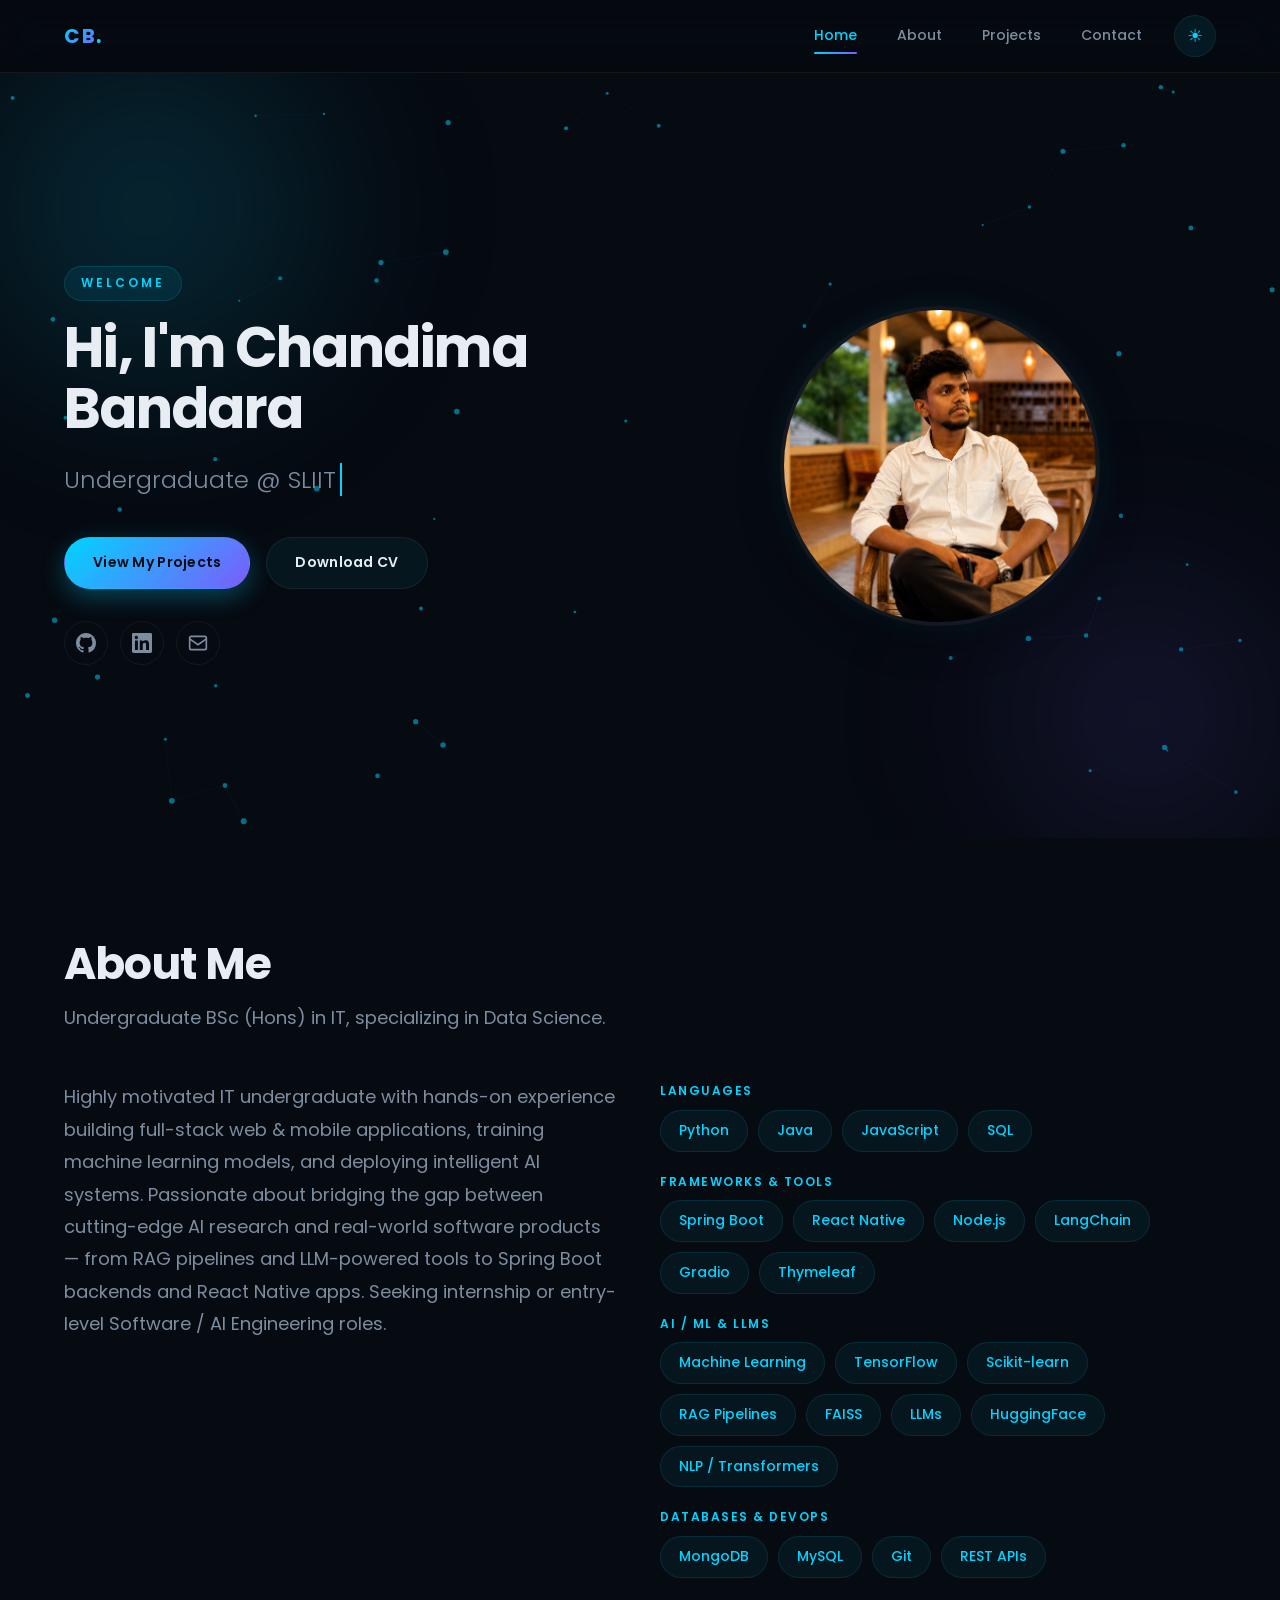
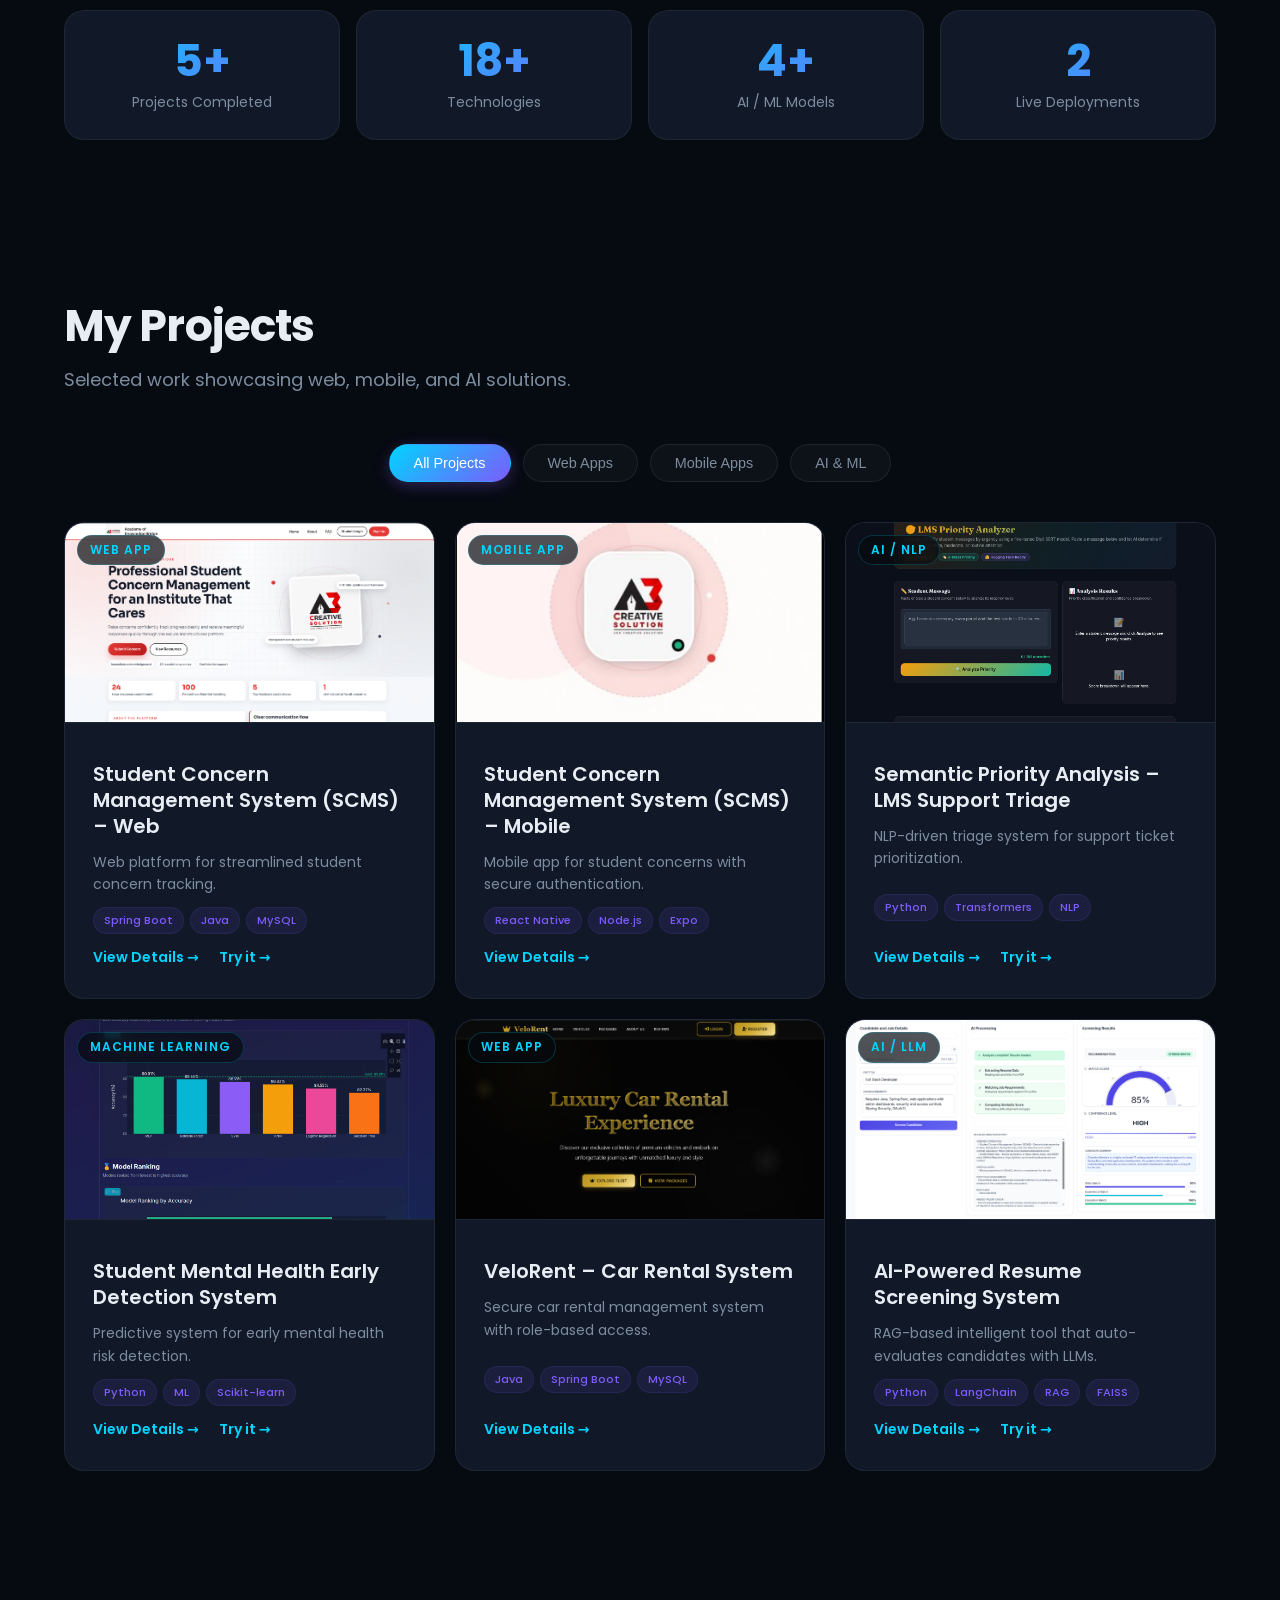
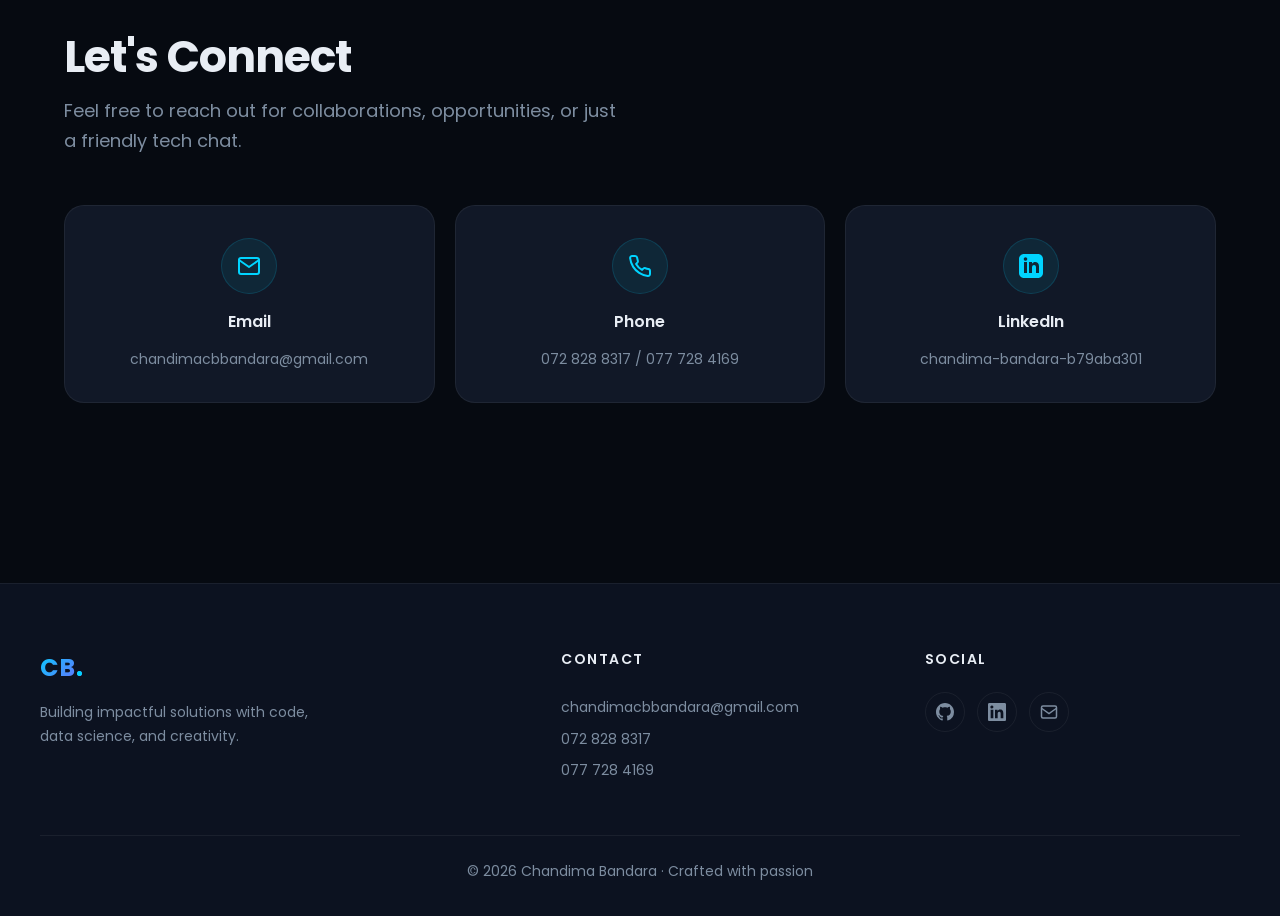
==== index.html @ 24404c75 "updated deails" ====
<!DOCTYPE html>
<html lang="en">
	<head>
		<meta charset="UTF-8" />
		<meta name="viewport" content="width=device-width, initial-scale=1.0" />
		<meta name="description" content="Portfolio of Chandima Bandara – Data Science specialist, Full-Stack Developer, and ML Engineer. Explore projects in web development, mobile apps, and AI." />
		<title>Chandima Bandara | Portfolio</title>
		<link rel="preconnect" href="https://fonts.googleapis.com" />
		<link rel="preconnect" href="https://fonts.gstatic.com" crossorigin />
		<link href="https://fonts.googleapis.com/css2?family=Poppins:wght@300;400;500;600;700&display=swap" rel="stylesheet" />
		<link rel="icon" type="image/svg+xml" href="assets/icons/favicon.svg" />
		<link rel="stylesheet" href="css/styles.css" />
	</head>
	<body class="theme-dark">
		<!-- Page Loader -->
		<div class="page-loader">
			<div class="loader-spinner"></div>
		</div>

		<div class="scroll-progress" id="scrollProgress"></div>

		<header class="site-header" id="siteHeader">
			<nav class="navbar">
				<a class="logo" href="index.html">CB<span class="logo-dot">.</span></a>
				<button class="nav-toggle" aria-label="Open menu">
					<span></span><span></span><span></span>
				</button>
				<div class="nav-links">
					<a href="#home">Home</a>
					<a href="#about">About</a>
					<a href="#projects">Projects</a>
					<a href="#contact">Contact</a>
				</div>
				<button class="theme-toggle" aria-label="Toggle dark mode">
					<span class="theme-icon">☀</span>
				</button>
			</nav>
		</header>

		<main>
			<section id="home" class="hero">
				<!-- Hero Canvas -->
				<canvas id="heroCanvas"></canvas>

				<div class="hero-content">
					<p class="eyebrow hero-entrance hero-entrance-delay-1">Welcome</p>
					<h1 class="hero-entrance hero-entrance-delay-2">Hi, I'm Chandima Bandara</h1>
					<p class="hero-subtitle hero-entrance hero-entrance-delay-3">
						<span class="typewriter" data-phrases="Undergraduate @ SLIIT|Data Science Specialist|Full-Stack Developer|ML Engineer"></span>
					</p>
					<div class="hero-actions hero-entrance hero-entrance-delay-4">
						<a class="btn primary" href="#projects">View My Projects</a>
						<a class="btn ghost" href="assets/docs/Chandima%20Bandara.pdf" target="_blank" rel="noopener">Download CV</a>
					</div>
					<div class="hero-social hero-entrance hero-entrance-delay-5">
						<a href="https://github.com/chandimacbbandara" target="_blank" rel="noopener" aria-label="GitHub">
							<svg viewBox="0 0 24 24" fill="currentColor"><path d="M12 0C5.37 0 0 5.37 0 12c0 5.31 3.435 9.795 8.205 11.385.6.105.825-.255.825-.57 0-.285-.015-1.23-.015-2.235-3.015.555-3.795-.735-4.035-1.41-.135-.345-.72-1.41-1.23-1.695-.42-.225-1.02-.78-.015-.795.945-.015 1.62.87 1.845 1.23 1.08 1.815 2.805 1.305 3.495.99.105-.78.42-1.305.765-1.605-2.67-.3-5.46-1.335-5.46-5.925 0-1.305.465-2.385 1.23-3.225-.12-.3-.54-1.53.12-3.18 0 0 1.005-.315 3.3 1.23.96-.27 1.98-.405 3-.405s2.04.135 3 .405c2.295-1.56 3.3-1.23 3.3-1.23.66 1.65.24 2.88.12 3.18.765.84 1.23 1.905 1.23 3.225 0 4.605-2.805 5.625-5.475 5.925.435.375.81 1.095.81 2.22 0 1.605-.015 2.895-.015 3.3 0 .315.225.69.825.57A12.02 12.02 0 0024 12c0-6.63-5.37-12-12-12z"/></svg>
						</a>
						<a href="https://www.linkedin.com/in/chandima-bandara-b79aba301" target="_blank" rel="noopener" aria-label="LinkedIn">
							<svg viewBox="0 0 24 24" fill="currentColor"><path d="M22.23 0H1.77C.8 0 0 .77 0 1.72v20.56C0 23.23.8 24 1.77 24h20.46c.98 0 1.77-.77 1.77-1.72V1.72C24 .77 23.2 0 22.23 0zM7.12 20.45H3.56V9h3.56v11.45zM5.34 7.43a2.06 2.06 0 1 1 0-4.11 2.06 2.06 0 0 1 0 4.11zm15.11 13.02h-3.56v-5.6c0-1.34-.03-3.05-1.86-3.05-1.86 0-2.14 1.45-2.14 2.95v5.7H9.33V9h3.42v1.56h.05c.48-.9 1.64-1.85 3.37-1.85 3.6 0 4.27 2.37 4.27 5.45v6.29z"/></svg>
						</a>
						<a href="mailto:chandimacbbandara@gmail.com" aria-label="Email">
							<svg viewBox="0 0 24 24" fill="none" stroke="currentColor" stroke-width="2"><rect x="2" y="4" width="20" height="16" rx="2"/><path d="M22 7l-10 7L2 7"/></svg>
						</a>
					</div>
				</div>
				<div class="hero-image hero-entrance">
					<div class="profile-frame">
						<img src="assets/images/chandima.png" alt="Chandima Bandara" loading="lazy" />
					</div>
				</div>
			</section>

			<section id="about" class="about section reveal">
				<div class="section-heading">
					<h2>About Me</h2>
					<p>Undergraduate BSc (Hons) in IT, specializing in Data Science.</p>
				</div>
				<div class="about-grid">
					<div class="about-text">
						<p>
							Highly motivated IT undergraduate with hands-on experience building
							full-stack web &amp; mobile applications, training machine learning models,
							and deploying intelligent AI systems. Passionate about bridging the gap
							between cutting-edge AI research and real-world software products —
							from RAG pipelines and LLM-powered tools to Spring Boot backends and
							React Native apps. Seeking internship or entry-level Software / AI
							Engineering roles.
						</p>
					</div>
					<div class="skill-categories stagger-children">
						<div class="skill-category">
							<div class="skill-category-label">Languages</div>
							<div class="skills-grid">
								<span class="badge">Python</span>
								<span class="badge">Java</span>
								<span class="badge">JavaScript</span>
								<span class="badge">SQL</span>
							</div>
						</div>
						<div class="skill-category">
							<div class="skill-category-label">Frameworks &amp; Tools</div>
							<div class="skills-grid">
								<span class="badge">Spring Boot</span>
								<span class="badge">React Native</span>
								<span class="badge">Node.js</span>
								<span class="badge">LangChain</span>
								<span class="badge">Gradio</span>
								<span class="badge">Thymeleaf</span>
							</div>
						</div>
						<div class="skill-category">
							<div class="skill-category-label">AI / ML &amp; LLMs</div>
							<div class="skills-grid">
								<span class="badge">Machine Learning</span>
								<span class="badge">TensorFlow</span>
								<span class="badge">Scikit-learn</span>
								<span class="badge">RAG Pipelines</span>
								<span class="badge">FAISS</span>
								<span class="badge">LLMs</span>
								<span class="badge">HuggingFace</span>
								<span class="badge">NLP / Transformers</span>
							</div>
						</div>
						<div class="skill-category">
							<div class="skill-category-label">Databases &amp; DevOps</div>
							<div class="skills-grid">
								<span class="badge">MongoDB</span>
								<span class="badge">MySQL</span>
								<span class="badge">Git</span>
								<span class="badge">REST APIs</span>
							</div>
						</div>
					</div>
				</div>

				<div class="stats-row reveal-scale">
					<div class="stat-card">
						<div class="stat-number" data-target="6" data-suffix="+">0+</div>
						<div class="stat-label">Projects Completed</div>
					</div>
					<div class="stat-card">
						<div class="stat-number" data-target="20" data-suffix="+">0+</div>
						<div class="stat-label">Technologies</div>
					</div>
					<div class="stat-card">
						<div class="stat-number" data-target="4" data-suffix="+">0+</div>
						<div class="stat-label">AI / ML Models</div>
					</div>
					<div class="stat-card">
						<div class="stat-number" data-target="2" data-suffix="">0</div>
						<div class="stat-label">Live Deployments</div>
					</div>
				</div>
			</section>

			<section id="projects" class="projects section reveal">
				<div class="section-heading">
					<h2>My Projects</h2>
					<p>Selected work showcasing web, mobile, and AI solutions.</p>
				</div>

				<div class="project-filters">
					<button class="filter-btn active" data-filter="all">All Projects</button>
					<button class="filter-btn" data-filter="web">Web Apps</button>
					<button class="filter-btn" data-filter="mobile">Mobile Apps</button>
					<button class="filter-btn" data-filter="ai">AI &amp; ML</button>
				</div>

				<div class="projects-grid stagger-children">
					<!-- Project 1 -->
					<div class="project-card reveal-scale" data-category="web">
						<div class="card-thumb">
							<span class="card-category">Web App</span>
							<img src="assets/images/SCMS/Screenshot from 2026-04-30 23-38-25.png" alt="Student Concern Management System (SCMS) – Web" loading="lazy" />
						</div>
						<div class="card-body">
							<h3>Student Concern Management System (SCMS) – Web</h3>
							<p>Web platform for streamlined student concern tracking.</p>
							<div class="card-tags">
								<span class="card-tag">Spring Boot</span>
								<span class="card-tag">Java</span>
								<span class="card-tag">MySQL</span>
							</div>
							<div class="project-card-links">
								<a href="scms-web.html" class="link">View Details →</a>
								<a href="http://168.231.122.124:8070/" target="_blank" class="link">Try it →</a>
							</div>
						</div>
					</div>

					<!-- Project 2 -->
					<div class="project-card reveal-scale" data-category="mobile">
						<div class="card-thumb">
							<span class="card-category">Mobile App</span>
							<img src="assets/images/SCMS-mobile/home.png" alt="Student Concern Management System (SCMS) – Mobile" loading="lazy" />
						</div>
						<div class="card-body">
							<h3>Student Concern Management System (SCMS) – Mobile</h3>
							<p>Mobile app for student concerns with secure authentication.</p>
							<div class="card-tags">
								<span class="card-tag">React Native</span>
								<span class="card-tag">Node.js</span>
								<span class="card-tag">Expo</span>
							</div>
							<div class="project-card-links">
								<a href="scms-mobile.html" class="link">View Details →</a>
							</div>
						</div>
					</div>

					<!-- Project 3 -->
					<div class="project-card reveal-scale" data-category="ai">
						<div class="card-thumb">
							<span class="card-category">AI / NLP</span>
							<img src="assets/images/semantic-priority/home.png" alt="Semantic Priority Analysis – LMS Support Triage" loading="lazy" />
						</div>
						<div class="card-body">
							<h3>Semantic Priority Analysis – LMS Support Triage</h3>
							<p>NLP-driven triage system for support ticket prioritization.</p>
							<div class="card-tags">
								<span class="card-tag">Python</span>
								<span class="card-tag">Transformers</span>
								<span class="card-tag">NLP</span>
							</div>
							<div class="project-card-links">
								<a href="semantic-priority.html" class="link">View Details →</a>
								<a href="https://huggingface.co/spaces/chandimabandara/lms-priority-analyser" target="_blank" class="link">Try it →</a>
							</div>
						</div>
					</div>

					<!-- Project 4 -->
					<div class="project-card reveal-scale" data-category="ai">
						<div class="card-thumb">
							<span class="card-category">Machine Learning</span>
							<img src="assets/images/stress prediction AI/home.png" alt="Student Mental Health Early Detection System" loading="lazy" />
						</div>
						<div class="card-body">
							<h3>Student Mental Health Early Detection System</h3>
							<p>Predictive system for early mental health risk detection.</p>
							<div class="card-tags">
								<span class="card-tag">Python</span>
								<span class="card-tag">ML</span>
								<span class="card-tag">Scikit-learn</span>
							</div>
							<div class="project-card-links">
								<a href="mental-health.html" class="link">View Details →</a>
								<a href="https://huggingface.co/spaces/chandimabandara/stress-level-prediction-ai" target="_blank" class="link">Try it →</a>
							</div>
						</div>
					</div>

					<!-- Project 5 -->
					<div class="project-card reveal-scale" data-category="web">
						<div class="card-thumb">
							<span class="card-category">Web App</span>
							<img src="assets/images/VeloRent/Screenshot 2025-10-24 110126.png" alt="VeloRent – Car Rental System" loading="lazy" />
						</div>
						<div class="card-body">
							<h3>VeloRent – Car Rental System</h3>
							<p>Secure car rental management system with role-based access.</p>
							<div class="card-tags">
								<span class="card-tag">Java</span>
								<span class="card-tag">Spring Boot</span>
								<span class="card-tag">MySQL</span>
							</div>
							<div class="project-card-links">
								<a href="velorent.html" class="link">View Details →</a>
							</div>
						</div>
					</div>

				<!-- Project 6 -->
				<div class="project-card reveal-scale" data-category="ai">
					<div class="card-thumb">
						<span class="card-category">AI / LLM</span>
						<img src="assets/images/resume screening/home.png" alt="AI-Powered Resume Screening System" loading="lazy" />
					</div>
					<div class="card-body">
						<h3>AI-Powered Resume Screening System</h3>
						<p>RAG-based intelligent tool that auto-evaluates candidates with LLMs.</p>
						<div class="card-tags">
							<span class="card-tag">Python</span>
							<span class="card-tag">LangChain</span>
							<span class="card-tag">RAG</span>
							<span class="card-tag">FAISS</span>
						</div>
						<div class="project-card-links">
							<a href="resume-screening.html" class="link">View Details →</a>
							<a href="https://huggingface.co/spaces/chandimabandara/Resume-Screening-System" target="_blank" class="link">Try it →</a>
						</div>
					</div>
				</div>

				</div>
			</section>

			<!-- Contact Section -->
			<section id="contact" class="contact-section reveal">
				<div class="section-heading">
					<h2>Let's Connect</h2>
					<p>Feel free to reach out for collaborations, opportunities, or just a friendly tech chat.</p>
				</div>
				<div class="contact-cards stagger-children">
					<a href="mailto:chandimacbbandara@gmail.com" class="contact-card">
						<div class="contact-card-icon">
							<svg viewBox="0 0 24 24" fill="none" stroke="currentColor" stroke-width="2" stroke-linecap="round" stroke-linejoin="round"><path d="M4 4h16c1.1 0 2 .9 2 2v12c0 1.1-.9 2-2 2H4c-1.1 0-2-.9-2-2V6c0-1.1.9-2 2-2z"></path><polyline points="22,6 12,13 2,6"></polyline></svg>
						</div>
						<h3>Email</h3>
						<p>chandimacbbandara@gmail.com</p>
					</a>
					<a href="tel:0728288317" class="contact-card">
						<div class="contact-card-icon">
							<svg viewBox="0 0 24 24" fill="none" stroke="currentColor" stroke-width="2" stroke-linecap="round" stroke-linejoin="round"><path d="M22 16.92v3a2 2 0 0 1-2.18 2 19.79 19.79 0 0 1-8.63-3.07 19.5 19.5 0 0 1-6-6 19.79 19.79 0 0 1-3.07-8.67A2 2 0 0 1 4.11 2h3a2 2 0 0 1 2 1.72 12.84 12.84 0 0 0 .7 2.81 2 2 0 0 1-.45 2.11L8.09 9.91a16 16 0 0 0 6 6l1.27-1.27a2 2 0 0 1 2.11-.45 12.84 12.84 0 0 0 2.81.7A2 2 0 0 1 22 16.92z"></path></svg>
						</div>
						<h3>Phone</h3>
						<p>072 828 8317 / 077 728 4169</p>
					</a>
					<a href="https://www.linkedin.com/in/chandima-bandara-b79aba301" target="_blank" rel="noopener" class="contact-card">
						<div class="contact-card-icon">
							<svg viewBox="0 0 24 24" fill="currentColor"><path d="M19 0h-14c-2.761 0-5 2.239-5 5v14c0 2.761 2.239 5 5 5h14c2.762 0 5-2.239 5-5v-14c0-2.761-2.238-5-5-5zm-11 19h-3v-11h3v11zm-1.5-12.268c-.966 0-1.75-.79-1.75-1.764s.784-1.764 1.75-1.764 1.75.79 1.75 1.764-.783 1.764-1.75 1.764zm13.5 12.268h-3v-5.604c0-3.368-4-3.113-4 0v5.604h-3v-11h3v1.765c1.396-2.586 7-2.777 7 2.476v6.759z"/></svg>
						</div>
						<h3>LinkedIn</h3>
						<p>chandima-bandara-b79aba301</p>
					</a>
				</div>
			</section>
		</main>

		<footer class="site-footer">
			<div class="footer-grid">
				<div class="footer-brand">
					<a class="logo" href="index.html">CB<span class="logo-dot">.</span></a>
					<p>Building impactful solutions with code, data science, and creativity.</p>
				</div>
				<div class="footer-col">
					<h3>Contact</h3>
					<a href="mailto:chandimacbbandara@gmail.com">chandimacbbandara@gmail.com</a>
					<a href="tel:0728288317">072 828 8317</a>
					<a href="tel:0777284169">077 728 4169</a>
				</div>
				<div class="footer-col">
					<h3>Social</h3>
					<div class="social-row">
						<a href="https://github.com/chandimacbbandara" target="_blank" rel="noopener" aria-label="GitHub">
							<svg viewBox="0 0 24 24" fill="currentColor"><path d="M12 0C5.37 0 0 5.37 0 12c0 5.31 3.435 9.795 8.205 11.385.6.105.825-.255.825-.57 0-.285-.015-1.23-.015-2.235-3.015.555-3.795-.735-4.035-1.41-.135-.345-.72-1.41-1.23-1.695-.42-.225-1.02-.78-.015-.795.945-.015 1.62.87 1.845 1.23 1.08 1.815 2.805 1.305 3.495.99.105-.78.42-1.305.765-1.605-2.67-.3-5.46-1.335-5.46-5.925 0-1.305.465-2.385 1.23-3.225-.12-.3-.54-1.53.12-3.18 0 0 1.005-.315 3.3 1.23.96-.27 1.98-.405 3-.405s2.04.135 3 .405c2.295-1.56 3.3-1.23 3.3-1.23.66 1.65.24 2.88.12 3.18.765.84 1.23 1.905 1.23 3.225 0 4.605-2.805 5.625-5.475 5.925.435.375.81 1.095.81 2.22 0 1.605-.015 2.895-.015 3.3 0 .315.225.69.825.57A12.02 12.02 0 0024 12c0-6.63-5.37-12-12-12z"/></svg>
						</a>
						<a href="https://www.linkedin.com/in/chandima-bandara-b79aba301" target="_blank" rel="noopener" aria-label="LinkedIn">
							<svg viewBox="0 0 24 24" fill="currentColor"><path d="M22.23 0H1.77C.8 0 0 .77 0 1.72v20.56C0 23.23.8 24 1.77 24h20.46c.98 0 1.77-.77 1.77-1.72V1.72C24 .77 23.2 0 22.23 0zM7.12 20.45H3.56V9h3.56v11.45zM5.34 7.43a2.06 2.06 0 1 1 0-4.11 2.06 2.06 0 0 1 0 4.11zm15.11 13.02h-3.56v-5.6c0-1.34-.03-3.05-1.86-3.05-1.86 0-2.14 1.45-2.14 2.95v5.7H9.33V9h3.42v1.56h.05c.48-.9 1.64-1.85 3.37-1.85 3.6 0 4.27 2.37 4.27 5.45v6.29z"/></svg>
						</a>
						<a href="mailto:chandimacbbandara@gmail.com" aria-label="Email">
							<svg viewBox="0 0 24 24" fill="none" stroke="currentColor" stroke-width="2"><rect x="2" y="4" width="20" height="16" rx="2"/><path d="M22 7l-10 7L2 7"/></svg>
						</a>
					</div>
				</div>
			</div>
			<div class="footer-bottom">
				<p class="footer-copy">© 2026 Chandima Bandara · Crafted with passion</p>
			</div>
		</footer>

		<button class="scroll-top" id="scrollTop" aria-label="Scroll to top">
			<svg viewBox="0 0 24 24" fill="none" stroke="currentColor" stroke-width="2.5" stroke-linecap="round" stroke-linejoin="round"><path d="M18 15l-6-6-6 6"/></svg>
		</button>

		<div class="lightbox" id="lightbox" aria-hidden="true">
			<button class="lightbox-close" type="button" aria-label="Close image">×</button>
			<img class="lightbox-image" src="" alt="" />
		</div>

		<!-- Cursor Glow Dynamic Element -->
		<div class="cursor-glow"></div>

		<script src="js/main.js"></script>
	</body>
</html>
---- css/styles.css ----
/* ================================================================
   CHANDIMA BANDARA – PORTFOLIO
   Premium Design System v2
   ================================================================ */

/* ==================== DESIGN TOKENS ==================== */
:root {
  /* Palette – Dark */
  --bg: #060a11;
  --bg-alt: #0c1220;
  --bg-card: #111827;
  --bg-elevated: #1a2332;
  --text: #e8edf4;
  --text-secondary: #7d8da0;
  --primary: #00d4ff;
  --primary-rgb: 0, 212, 255;
  --accent: #7c5cfc;
  --accent-rgb: 124, 92, 252;
  --gradient: linear-gradient(135deg, var(--primary), var(--accent));
  --gradient-subtle: linear-gradient(135deg, rgba(var(--primary-rgb), 0.08), rgba(var(--accent-rgb), 0.08));
  --border: rgba(255, 255, 255, 0.06);
  --border-hover: rgba(var(--primary-rgb), 0.3);
  --shadow-xs: 0 1px 3px rgba(0, 0, 0, 0.2);
  --shadow-sm: 0 4px 12px rgba(0, 0, 0, 0.25);
  --shadow-md: 0 8px 30px rgba(0, 0, 0, 0.35);
  --shadow-lg: 0 24px 64px rgba(0, 0, 0, 0.45);
  --shadow-glow: 0 0 40px rgba(var(--primary-rgb), 0.12);
  --header-bg: rgba(6, 10, 17, 0.82);

  /* Radius */
  --r-sm: 8px;
  --r-md: 14px;
  --r-lg: 20px;
  --r-xl: 28px;
  --r-full: 999px;

  /* Typography scale */
  --fs-xs: 0.75rem;
  --fs-sm: 0.875rem;
  --fs-base: 1rem;
  --fs-lg: 1.125rem;
  --fs-xl: 1.25rem;
  --fs-2xl: 1.5rem;
  --fs-3xl: clamp(1.75rem, 3vw, 2.25rem);
  --fs-4xl: clamp(2rem, 4vw, 2.75rem);
  --fs-hero: clamp(2.25rem, 5vw, 3.5rem);

  /* Spacing */
  --section-py: 100px;
  --container: 1200px;
  --header-h: 72px;
  --gap: 24px;

  /* Motion */
  --ease: cubic-bezier(0.16, 1, 0.3, 1);
  --ease-bounce: cubic-bezier(0.34, 1.56, 0.64, 1);
  --dur-fast: 0.2s;
  --dur: 0.35s;
  --dur-slow: 0.6s;
}

body.theme-light {
  --bg: #f4f6fb;
  --bg-alt: #ffffff;
  --bg-card: #ffffff;
  --bg-elevated: #eef1f7;
  --text: #0f1729;
  --text-secondary: #556170;
  --primary: #0066ff;
  --primary-rgb: 0, 102, 255;
  --accent: #7c5cfc;
  --accent-rgb: 124, 92, 252;
  --border: rgba(0, 0, 0, 0.07);
  --border-hover: rgba(0, 102, 255, 0.25);
  --shadow-xs: 0 1px 3px rgba(0, 0, 0, 0.04);
  --shadow-sm: 0 4px 12px rgba(0, 0, 0, 0.06);
  --shadow-md: 0 8px 30px rgba(0, 0, 0, 0.08);
  --shadow-lg: 0 24px 64px rgba(0, 0, 0, 0.12);
  --shadow-glow: 0 0 40px rgba(0, 102, 255, 0.06);
  --header-bg: rgba(244, 246, 251, 0.88);
}

/* ==================== RESET & BASE ==================== */
*,
*::before,
*::after {
  box-sizing: border-box;
  margin: 0;
  padding: 0;
}

html {
  scroll-behavior: smooth;
  -webkit-text-size-adjust: 100%;
}

body {
  font-family: "Poppins", system-ui, -apple-system, sans-serif;
  font-size: var(--fs-base);
  font-weight: 400;
  line-height: 1.7;
  color: var(--text);
  background: var(--bg);
  overflow-x: hidden;
  -webkit-font-smoothing: antialiased;
}

body.no-scroll {
  overflow: hidden;
}

a {
  color: inherit;
  text-decoration: none;
}

img {
  max-width: 100%;
  display: block;
}

ul {
  list-style: none;
}

/* ==================== SCROLL PROGRESS BAR ==================== */
.scroll-progress {
  position: fixed;
  top: 0;
  left: 0;
  height: 3px;
  width: 0%;
  background: var(--gradient);
  z-index: 9999;
  transition: width 0.1s linear;
  border-radius: 0 2px 2px 0;
}

/* ==================== HEADER & NAV ==================== */
.site-header {
  position: sticky;
  top: 0;
  z-index: 1000;
  background: var(--header-bg);
  backdrop-filter: blur(16px);
  -webkit-backdrop-filter: blur(16px);
  border-bottom: 1px solid var(--border);
  transition: box-shadow var(--dur) var(--ease), border-color var(--dur) var(--ease);
}

.site-header.scrolled {
  box-shadow: var(--shadow-md);
  border-bottom-color: rgba(var(--primary-rgb), 0.08);
}

.navbar {
  max-width: var(--container);
  margin: 0 auto;
  padding: 0 var(--gap);
  height: var(--header-h);
  display: flex;
  align-items: center;
  gap: 16px;
}

/* Logo */
.logo {
  font-weight: 700;
  font-size: var(--fs-xl);
  letter-spacing: 1.5px;
  background: var(--gradient);
  -webkit-background-clip: text;
  background-clip: text;
  color: transparent;
  transition: transform var(--dur-fast) var(--ease);
}

.logo:hover {
  transform: scale(1.05);
}

.logo-dot {
  color: var(--primary);
}

/* Nav links */
.nav-links {
  display: flex;
  gap: 8px;
  margin-left: auto;
}

.nav-links a {
  position: relative;
  padding: 8px 16px;
  font-size: var(--fs-sm);
  font-weight: 500;
  color: var(--text-secondary);
  border-radius: var(--r-sm);
  transition: color var(--dur) var(--ease), background var(--dur) var(--ease);
}

.nav-links a::after {
  content: "";
  position: absolute;
  bottom: 2px;
  left: 16px;
  right: 16px;
  height: 2px;
  background: var(--gradient);
  border-radius: var(--r-full);
  transform: scaleX(0);
  transform-origin: center;
  transition: transform var(--dur) var(--ease);
}

.nav-links a:hover {
  color: var(--text);
  background: rgba(var(--primary-rgb), 0.06);
}

.nav-links a:hover::after,
.nav-links a.active::after {
  transform: scaleX(1);
}

/* Navbar Social Link (Subtle hover & connection) */
.nav-social-link {
  background: rgba(var(--primary-rgb), 0.08);
  border: 1px solid var(--border);
  color: var(--primary);
  width: 42px;
  height: 42px;
  border-radius: var(--r-full);
  display: grid;
  place-items: center;
  transition: transform var(--dur-fast) var(--ease-bounce),
    background var(--dur) var(--ease),
    border-color var(--dur) var(--ease);
}

.nav-social-link:hover {
  transform: scale(1.08);
  background: rgba(var(--primary-rgb), 0.15);
  border-color: var(--border-hover);
  color: #fff;
}

.nav-social-link svg {
  width: 20px;
  height: 20px;
  fill: currentColor;
}

/* Theme toggle */
.theme-toggle {
  background: rgba(var(--primary-rgb), 0.08);
  border: 1px solid var(--border);
  color: var(--primary);
  width: 42px;
  height: 42px;
  border-radius: var(--r-full);
  cursor: pointer;
  display: grid;
  place-items: center;
  font-size: var(--fs-lg);
  transition: transform var(--dur-fast) var(--ease-bounce),
    background var(--dur) var(--ease),
    border-color var(--dur) var(--ease);
}

.theme-toggle:hover {
  transform: scale(1.1) rotate(15deg);
  background: rgba(var(--primary-rgb), 0.15);
  border-color: var(--border-hover);
}

/* Hamburger */
.nav-toggle {
  display: none;
  flex-direction: column;
  gap: 5px;
  background: transparent;
  border: none;
  cursor: pointer;
  padding: 6px;
}

.nav-toggle span {
  width: 22px;
  height: 2px;
  background: var(--text);
  border-radius: var(--r-full);
  transition: transform var(--dur) var(--ease), opacity var(--dur) var(--ease);
}

.nav-toggle.active span:nth-child(1) {
  transform: translateY(7px) rotate(45deg);
}

.nav-toggle.active span:nth-child(2) {
  opacity: 0;
}

.nav-toggle.active span:nth-child(3) {
  transform: translateY(-7px) rotate(-45deg);
}

/* ==================== LAYOUT ==================== */
main {
  max-width: var(--container);
  margin: 0 auto;
  padding: 0 var(--gap) 80px;
}

.section {
  padding: var(--section-py) 0 60px;
}

.section-heading {
  margin-bottom: 48px;
}

.section-heading h2,
.section-heading h1 {
  font-size: var(--fs-4xl);
  font-weight: 700;
  line-height: 1.2;
  margin-bottom: 12px;
  letter-spacing: -0.02em;
}

.section-heading p {
  font-size: var(--fs-lg);
  color: var(--text-secondary);
  max-width: 560px;
}

/* ==================== BUTTONS ==================== */
.btn {
  display: inline-flex;
  align-items: center;
  justify-content: center;
  gap: 10px;
  padding: 13px 28px;
  border-radius: var(--r-full);
  font-family: inherit;
  font-size: var(--fs-sm);
  font-weight: 600;
  letter-spacing: 0.02em;
  border: 1px solid transparent;
  cursor: pointer;
  position: relative;
  overflow: hidden;
  transition: transform var(--dur-fast) var(--ease-bounce),
    box-shadow var(--dur) var(--ease);
}

.btn::before {
  content: "";
  position: absolute;
  inset: 0;
  background: radial-gradient(circle at center, rgba(255, 255, 255, 0.2), transparent 65%);
  opacity: 0;
  transition: opacity var(--dur-fast);
}

.btn:hover {
  transform: translateY(-2px);
}

.btn:hover::before {
  opacity: 1;
}

.btn:active {
  transform: translateY(0);
}

.btn.primary {
  background: var(--gradient);
  color: #060a11;
  box-shadow: 0 8px 24px rgba(var(--primary-rgb), 0.3);
}

.btn.primary:hover {
  box-shadow: 0 12px 32px rgba(var(--primary-rgb), 0.4);
}

.btn.ghost {
  background: rgba(var(--primary-rgb), 0.06);
  border: 1px solid var(--border);
  color: var(--text);
}

.btn.ghost:hover {
  border-color: var(--border-hover);
  background: rgba(var(--primary-rgb), 0.1);
  box-shadow: var(--shadow-glow);
}

.btn.ghost img {
  width: 18px;
  height: 18px;
  filter: brightness(0) invert(1);
}

body.theme-light .btn.ghost img {
  filter: brightness(0);
}

/* ==================== HERO ==================== */
.hero {
  min-height: 85vh;
  display: grid;
  grid-template-columns: 1fr 1fr;
  gap: 48px;
  align-items: center;
  position: relative;
  padding: 80px var(--gap) 60px;
  overflow: hidden;
  width: 100vw;
  margin-left: calc(50% - 50vw);
  padding-left: max(var(--gap), calc((100vw - var(--container)) / 2 + var(--gap)));
  padding-right: max(var(--gap), calc((100vw - var(--container)) / 2 + var(--gap)));
}

/* Animated gradient orbs */
.hero::before,
.hero::after {
  content: "";
  position: absolute;
  border-radius: 50%;
  filter: blur(80px);
  z-index: 0;
  animation: orbit 18s ease-in-out infinite;
  pointer-events: none;
}

.hero::before {
  width: 500px;
  height: 500px;
  top: -15%;
  left: -8%;
  background: radial-gradient(circle, rgba(var(--primary-rgb), 0.2), transparent 70%);
}

.hero::after {
  width: 400px;
  height: 400px;
  bottom: -10%;
  right: -5%;
  background: radial-gradient(circle, rgba(var(--accent-rgb), 0.18), transparent 70%);
  animation-delay: -6s;
  animation-duration: 22s;
}

.hero-content,
.hero-image {
  position: relative;
  z-index: 1;
}

.eyebrow {
  display: inline-block;
  text-transform: uppercase;
  letter-spacing: 3px;
  color: var(--primary);
  font-weight: 600;
  font-size: var(--fs-xs);
  margin-bottom: 16px;
  padding: 6px 16px;
  background: rgba(var(--primary-rgb), 0.08);
  border: 1px solid rgba(var(--primary-rgb), 0.15);
  border-radius: var(--r-full);
}

.hero h1 {
  font-size: var(--fs-hero);
  font-weight: 700;
  line-height: 1.1;
  margin-bottom: 20px;
  letter-spacing: -0.03em;
}

.hero-subtitle {
  font-size: var(--fs-2xl);
  color: var(--text-secondary);
  min-height: 40px;
  font-weight: 300;
}

.typewriter {
  border-right: 2px solid var(--primary);
  padding-right: 4px;
  animation: blink-caret 0.8s step-end infinite;
}

.hero-actions {
  margin-top: 36px;
  display: flex;
  flex-wrap: wrap;
  gap: 16px;
}

.hero-social {
  display: flex;
  gap: 12px;
  margin-top: 32px;
}

.hero-social a {
  width: 44px;
  height: 44px;
  border-radius: var(--r-full);
  border: 1px solid var(--border);
  display: grid;
  place-items: center;
  color: var(--text-secondary);
  transition: color var(--dur) var(--ease),
    border-color var(--dur) var(--ease),
    transform var(--dur-fast) var(--ease-bounce),
    background var(--dur) var(--ease);
}

.hero-social a:hover {
  color: var(--primary);
  border-color: var(--border-hover);
  transform: translateY(-3px);
  background: rgba(var(--primary-rgb), 0.06);
}

.hero-social svg {
  width: 20px;
  height: 20px;
}

/* Profile frame with subtle styling */
.profile-frame {
  width: min(320px, 70vw);
  aspect-ratio: 1;
  border-radius: 50%;
  padding: 4px;
  background: var(--border);
  box-shadow: 0 12px 40px rgba(0, 0, 0, 0.4),
    0 0 30px rgba(var(--primary-rgb), 0.1);
  margin: 0 auto;
  position: relative;
  transition: transform var(--dur) var(--ease),
    background var(--dur) var(--ease),
    box-shadow var(--dur) var(--ease);
}

.profile-frame:hover {
  transform: scale(1.03);
  background: var(--gradient);
  box-shadow: 0 20px 50px rgba(0, 0, 0, 0.5),
    0 0 50px rgba(var(--primary-rgb), 0.25);
}

.profile-frame img {
  border-radius: 50%;
  width: 100%;
  height: 100%;
  object-fit: cover;
  background: var(--bg-card);
  position: relative;
  z-index: 1;
}

/* ==================== ABOUT ==================== */
.about-grid {
  display: grid;
  grid-template-columns: 1fr 1fr;
  gap: 40px;
  align-items: start;
}

.about-text p {
  font-size: var(--fs-lg);
  color: var(--text-secondary);
  line-height: 1.8;
}

.skills-grid {
  display: flex;
  flex-wrap: wrap;
  gap: 10px;
}

.badge {
  padding: 8px 18px;
  border-radius: var(--r-full);
  background: rgba(var(--primary-rgb), 0.06);
  border: 1px solid rgba(var(--primary-rgb), 0.12);
  color: var(--primary);
  font-size: var(--fs-sm);
  font-weight: 500;
  transition: transform var(--dur-fast) var(--ease-bounce),
    background var(--dur) var(--ease),
    border-color var(--dur) var(--ease),
    box-shadow var(--dur) var(--ease);
  cursor: default;
}

.badge:hover {
  transform: translateY(-2px) scale(1.04);
  background: rgba(var(--primary-rgb), 0.12);
  border-color: rgba(var(--primary-rgb), 0.25);
  box-shadow: 0 6px 20px rgba(var(--primary-rgb), 0.15);
}

/* ==================== PROJECT FILTERS ==================== */
.project-filters {
  display: flex;
  justify-content: center;
  align-items: center;
  flex-wrap: wrap;
  gap: 12px;
  margin-bottom: 40px;
}

.filter-btn {
  background: rgba(255, 255, 255, 0.03);
  border: 1px solid rgba(255, 255, 255, 0.08);
  color: var(--text-secondary);
  padding: 10px 24px;
  border-radius: 50px;
  font-size: 0.9rem;
  font-weight: 500;
  cursor: pointer;
  transition: all var(--dur) var(--ease);
}

.filter-btn:hover {
  background: rgba(255, 255, 255, 0.08);
  border-color: rgba(255, 255, 255, 0.2);
  color: var(--text-primary);
  transform: translateY(-2px);
}

.filter-btn.active {
  background: var(--gradient);
  border-color: transparent;
  color: #ffffff;
  box-shadow: 0 4px 15px rgba(139, 92, 246, 0.3);
}

/* ==================== PROJECTS GRID ==================== */
.projects-grid {
  display: grid;
  grid-template-columns: repeat(auto-fill, minmax(340px, 1fr));
  gap: 20px;
}

.project-card {
  background: var(--bg-card);
  border-radius: var(--r-lg);
  padding: 0;
  border: 1px solid var(--border);
  display: flex;
  flex-direction: column;
  gap: 14px;
  position: relative;
  overflow: hidden;
  transition: transform var(--dur) var(--ease),
    border-color var(--dur) var(--ease),
    box-shadow var(--dur) var(--ease),
    opacity var(--dur) var(--ease);
}

.card-body {
  padding: 24px 28px 28px;
  display: flex;
  flex-direction: column;
  gap: 12px;
  flex: 1;
  position: relative;
}

.project-card::before {
  content: "";
  position: absolute;
  inset: 0;
  background: var(--gradient-subtle);
  opacity: 0;
  transition: opacity var(--dur) var(--ease);
}

.project-card:hover {
  transform: translateY(-6px);
  border-color: rgba(var(--primary-rgb), 0.2);
  box-shadow: 0 16px 48px rgba(var(--primary-rgb), 0.1),
    var(--shadow-glow);
}

.project-card:hover::before {
  opacity: 1;
}

.project-card h3 {
  font-size: var(--fs-xl);
  font-weight: 600;
  position: relative;
  line-height: 1.3;
}

.project-card p {
  font-size: var(--fs-sm);
  color: var(--text-secondary);
  position: relative;
  line-height: 1.6;
}

.project-card-link {
  color: inherit;
}

.project-card .link {
  color: var(--primary);
  font-weight: 600;
  font-size: var(--fs-sm);
  position: relative;
  display: inline-flex;
  align-items: center;
  gap: 6px;
  transition: gap var(--dur) var(--ease);
}

.project-card:hover .link {
  gap: 10px;
}

/* ==================== PROJECT DETAIL PAGES ==================== */
.back-home {
  display: inline-flex;
  align-items: center;
  gap: 8px;
  margin: 0 var(--gap);
  padding: 10px 20px;
  border-radius: var(--r-full);
  border: 1px solid var(--border);
  color: var(--primary);
  background: rgba(var(--primary-rgb), 0.05);
  font-size: var(--fs-sm);
  font-weight: 500;
  position: sticky;
  top: calc(var(--header-h) + 8px);
  z-index: 900;
  transition: background var(--dur) var(--ease),
    border-color var(--dur) var(--ease),
    transform var(--dur-fast) var(--ease);
}

.back-home:hover {
  background: rgba(var(--primary-rgb), 0.1);
  border-color: var(--border-hover);
  transform: translateX(-4px);
}

.projects-page {
  padding-top: 40px;
}

.project-page {
  padding-top: 30px;
}

.project-detail {
  display: grid;
  grid-template-columns: 1fr 1fr;
  gap: 40px;
  align-items: start;
  margin-bottom: 60px;
}

.project-text h3 {
  font-size: var(--fs-xl);
  font-weight: 600;
  margin-bottom: 8px;
}

.project-text p {
  color: var(--text-secondary);
  font-size: var(--fs-base);
  margin: 12px 0 20px;
  line-height: 1.8;
}

.project-text ul {
  margin-bottom: 20px;
}

.project-text li {
  margin-bottom: 10px;
  position: relative;
  padding-left: 24px;
  font-size: var(--fs-base);
  color: var(--text-secondary);
  line-height: 1.6;
}

.project-text li::before {
  content: "";
  position: absolute;
  left: 0;
  top: 10px;
  width: 8px;
  height: 8px;
  border-radius: 50%;
  background: var(--gradient);
}

/* Tag group */
.tag-group {
  display: flex;
  flex-wrap: wrap;
  gap: 8px;
}

.tag-group span {
  font-size: var(--fs-xs);
  font-weight: 500;
  padding: 6px 14px;
  border-radius: var(--r-full);
  background: rgba(var(--accent-rgb), 0.1);
  color: var(--accent);
  border: 1px solid rgba(var(--accent-rgb), 0.15);
  transition: transform var(--dur-fast) var(--ease-bounce);
}

.tag-group span:hover {
  transform: scale(1.06);
}

/* Project actions */
.project-actions {
  display: flex;
  flex-wrap: wrap;
  gap: 12px;
  margin-top: 24px;
}

.project-meta {
  display: flex;
  flex-wrap: wrap;
  gap: 12px;
  margin: 14px 0 20px;
}

/* Project media */
.project-media .image-frame {
  border-radius: var(--r-lg);
  background: var(--gradient-subtle);
  padding: 12px;
  border: 1px solid var(--border);
  box-shadow: var(--shadow-md);
  transition: transform var(--dur) var(--ease), box-shadow var(--dur) var(--ease);
}

.project-media .image-frame:hover {
  transform: translateY(-4px);
  box-shadow: var(--shadow-lg);
}

.image-frame img {
  width: 100%;
  height: 100%;
  min-height: 240px;
  object-fit: cover;
  border-radius: calc(var(--r-lg) - 6px);
  background: var(--bg-alt);
}

.project-detail.reverse .project-text {
  order: 2;
}

/* ==================== MEDIA SECTIONS ==================== */
.media-section {
  margin-top: 48px;
}

.project-page .media-section {
  max-width: 980px;
  margin-left: auto;
  margin-right: auto;
}

.media-section h2 {
  font-size: var(--fs-3xl);
  font-weight: 700;
  margin-bottom: 16px;
  letter-spacing: -0.01em;
}

.media-section p {
  color: var(--text-secondary);
  font-size: var(--fs-base);
  margin-bottom: 20px;
  line-height: 1.7;
}

.media-section ul {
  margin-bottom: 20px;
}

.media-section li {
  margin-bottom: 10px;
  position: relative;
  padding-left: 24px;
  font-size: var(--fs-base);
  color: var(--text-secondary);
  line-height: 1.6;
}

.media-section li::before {
  content: "";
  position: absolute;
  left: 0;
  top: 10px;
  width: 8px;
  height: 8px;
  border-radius: 50%;
  background: var(--gradient);
}

/* Mermaid / pipeline diagram display */
.mermaid-wrap {
  margin-top: 1.5rem;
  border-radius: var(--r-lg);
  background: #0d1117;
  border: 1px solid #c8a84b40;
  padding: 2rem;
  overflow-x: auto;
  display: flex;
  justify-content: center;
}
.mermaid-wrap .mermaid {
  width: 100%;
  max-width: 900px;
}
.mermaid-wrap svg {
  width: 100%;
  height: auto;
  border-radius: var(--r-md);
}
.media-section code {
  background: rgba(139,92,246,0.15);
  border: 1px solid rgba(139,92,246,0.3);
  border-radius: 4px;
  padding: 0.1em 0.45em;
  font-size: 0.85em;
  color: var(--accent);
  font-family: 'Courier New', monospace;
}

/* Media grid */
.media-grid {
  display: grid;
  grid-template-columns: repeat(auto-fit, minmax(220px, 1fr));
  gap: 20px;
  margin-top: 20px;
}

.media-item {
  border-radius: var(--r-lg);
  border: 1px solid var(--border);
  background: var(--bg-card);
  padding: 12px;
  display: grid;
  gap: 10px;
  position: relative;
  overflow: hidden;
  transition: transform var(--dur) var(--ease),
    box-shadow var(--dur) var(--ease),
    border-color var(--dur) var(--ease);
}

.media-thumb {
  width: 100%;
  border-radius: calc(var(--r-lg) - 6px);
  border: 1px solid var(--border);
  background: var(--bg-alt);
  transition: transform var(--dur) var(--ease);
  cursor: zoom-in;
}

.media-item:hover {
  transform: translateY(-4px);
  box-shadow: var(--shadow-md);
  border-color: var(--border-hover);
}

.media-item:hover .media-thumb {
  transform: scale(1.03);
}

.media-label {
  color: var(--text-secondary);
  font-size: var(--fs-sm);
  font-weight: 500;
}

.media-tile {
  border-radius: var(--r-lg);
  border: 1px solid var(--border);
  padding: 20px;
  background: var(--bg-card);
  min-height: 140px;
  display: flex;
  flex-direction: column;
  justify-content: center;
  gap: 8px;
  color: var(--text-secondary);
  font-size: var(--fs-sm);
}

.media-tile span {
  color: var(--primary);
  font-weight: 600;
}

/* ==================== CAROUSEL ==================== */
.carousel {
  position: relative;
  overflow: hidden;
  border-radius: var(--r-lg);
  border: 1px solid var(--border);
  background: var(--bg-card);
  cursor: grab;
}

.carousel:active {
  cursor: grabbing;
}

.carousel-track {
  display: flex;
  gap: 16px;
  padding: 16px;
  scroll-snap-type: x mandatory;
  overflow-x: auto;
  scroll-behavior: smooth;
}

.carousel-track::-webkit-scrollbar {
  height: 6px;
}

.carousel-track::-webkit-scrollbar-track {
  background: transparent;
}

.carousel-track::-webkit-scrollbar-thumb {
  background: rgba(var(--primary-rgb), 0.3);
  border-radius: var(--r-full);
}

.carousel-track::-webkit-scrollbar-thumb:hover {
  background: rgba(var(--primary-rgb), 0.5);
}

.carousel-track img {
  flex: 0 0 70%;
  max-width: 70%;
  height: 340px;
  object-fit: cover;
  border-radius: var(--r-md);
  border: 1px solid var(--border);
  scroll-snap-align: center;
  background: var(--bg-alt);
  transition: transform var(--dur) var(--ease), box-shadow var(--dur) var(--ease);
}

.carousel-track img:hover {
  transform: scale(1.02);
  box-shadow: var(--shadow-sm);
}

.phone-carousel .carousel-track img {
  flex: 0 0 40%;
  max-width: 40%;
  height: 480px;
  object-fit: contain;
  padding: 8px;
  background: var(--bg-alt);
}

.carousel-track video {
  flex: 0 0 70%;
  max-width: 70%;
  border-radius: var(--r-md);
  border: 1px solid var(--border);
  scroll-snap-align: center;
  background: var(--bg-alt);
}

/* ==================== LIGHTBOX ==================== */
.lightbox {
  position: fixed;
  inset: 0;
  background: rgba(6, 10, 17, 0.92);
  backdrop-filter: blur(12px);
  -webkit-backdrop-filter: blur(12px);
  display: flex;
  align-items: center;
  justify-content: center;
  padding: 40px 24px;
  opacity: 0;
  pointer-events: none;
  transition: opacity var(--dur) var(--ease);
  z-index: 2000;
}

.lightbox.open {
  opacity: 1;
  pointer-events: auto;
}

.lightbox-image {
  max-width: min(92vw, 1100px);
  max-height: 90vh;
  border-radius: var(--r-lg);
  border: 1px solid rgba(255, 255, 255, 0.1);
  box-shadow: 0 40px 100px rgba(0, 0, 0, 0.5);
  transition: transform var(--dur) var(--ease);
}

.lightbox.open .lightbox-image {
  transform: scale(1);
}

.lightbox-close {
  position: absolute;
  top: 20px;
  right: 20px;
  width: 48px;
  height: 48px;
  border-radius: 50%;
  border: 1px solid rgba(255, 255, 255, 0.12);
  background: rgba(12, 18, 28, 0.9);
  backdrop-filter: blur(8px);
  color: #fff;
  font-size: 24px;
  cursor: pointer;
  display: grid;
  place-items: center;
  transition: transform var(--dur-fast) var(--ease-bounce),
    background var(--dur) var(--ease);
}

.lightbox-close:hover {
  transform: scale(1.1) rotate(90deg);
  background: rgba(255, 80, 80, 0.3);
}

/* ==================== FOOTER ==================== */
.site-footer {
  border-top: 1px solid var(--border);
  background: var(--bg-alt);
  padding: 64px var(--gap) 32px;
  margin-top: 40px;
}

.footer-grid {
  max-width: var(--container);
  margin: 0 auto 48px;
  display: grid;
  grid-template-columns: 1.5fr 1fr 1fr;
  gap: 48px;
}

.footer-brand .logo {
  font-size: var(--fs-2xl);
  display: inline-block;
  margin-bottom: 12px;
}

.footer-brand p {
  color: var(--text-secondary);
  font-size: var(--fs-sm);
  line-height: 1.7;
  max-width: 300px;
}

.footer-col h3 {
  font-size: var(--fs-sm);
  font-weight: 600;
  text-transform: uppercase;
  letter-spacing: 1.5px;
  color: var(--text);
  margin-bottom: 20px;
}

.footer-col a {
  display: block;
  color: var(--text-secondary);
  font-size: var(--fs-sm);
  padding: 4px 0;
  transition: color var(--dur) var(--ease), transform var(--dur-fast) var(--ease);
}

.footer-col a:hover {
  color: var(--primary);
  transform: translateX(4px);
}

.social-row {
  display: flex;
  gap: 12px;
  margin-top: 4px;
}

.social-row a {
  width: 40px;
  height: 40px;
  border-radius: var(--r-full);
  border: 1px solid var(--border);
  display: grid;
  place-items: center;
  color: var(--text-secondary);
  padding: 0;
  transition: color var(--dur) var(--ease),
    border-color var(--dur) var(--ease),
    transform var(--dur-fast) var(--ease-bounce),
    background var(--dur) var(--ease);
}

.social-row a:hover {
  color: var(--primary);
  border-color: var(--border-hover);
  transform: translateY(-3px) translateX(0);
  background: rgba(var(--primary-rgb), 0.06);
}

.social-row svg {
  width: 18px;
  height: 18px;
}

.footer-bottom {
  max-width: var(--container);
  margin: 0 auto;
  padding-top: 24px;
  border-top: 1px solid var(--border);
  display: flex;
  justify-content: center;
}

.footer-copy {
  font-size: var(--fs-sm);
  color: var(--text-secondary);
}

/* ==================== SCROLL TO TOP ==================== */
.scroll-top {
  position: fixed;
  bottom: 32px;
  right: 32px;
  width: 48px;
  height: 48px;
  border-radius: var(--r-full);
  background: var(--gradient);
  color: #060a11;
  border: none;
  cursor: pointer;
  display: grid;
  place-items: center;
  box-shadow: 0 8px 24px rgba(var(--primary-rgb), 0.3);
  opacity: 0;
  visibility: hidden;
  transform: translateY(16px);
  transition: opacity var(--dur) var(--ease),
    visibility var(--dur) var(--ease),
    transform var(--dur) var(--ease),
    box-shadow var(--dur) var(--ease);
  z-index: 800;
}

.scroll-top.visible {
  opacity: 1;
  visibility: visible;
  transform: translateY(0);
}

.scroll-top:hover {
  box-shadow: 0 12px 36px rgba(var(--primary-rgb), 0.45);
  transform: translateY(-3px);
}

.scroll-top svg {
  width: 20px;
  height: 20px;
}

/* ==================== REVEAL ANIMATIONS ==================== */
.reveal {
  opacity: 0;
  transform: translateY(30px);
  transition: opacity var(--dur-slow) var(--ease),
    transform var(--dur-slow) var(--ease);
}

.reveal-left {
  opacity: 0;
  transform: translateX(-30px);
  transition: opacity var(--dur-slow) var(--ease),
    transform var(--dur-slow) var(--ease);
}

.reveal-right {
  opacity: 0;
  transform: translateX(30px);
  transition: opacity var(--dur-slow) var(--ease),
    transform var(--dur-slow) var(--ease);
}

.reveal.is-visible,
.reveal-left.is-visible,
.reveal-right.is-visible {
  opacity: 1;
  transform: translate(0);
}

.reveal-scale {
  opacity: 0;
  transform: scale(0.95);
  transition: opacity var(--dur-slow) var(--ease), transform var(--dur-slow) var(--ease);
}

.reveal-scale.is-visible {
  opacity: 1;
  transform: scale(1);
}

/* Stagger children */
.stagger-children > *:nth-child(1) { transition-delay: 0s; }
.stagger-children > *:nth-child(2) { transition-delay: 0.08s; }
.stagger-children > *:nth-child(3) { transition-delay: 0.16s; }
.stagger-children > *:nth-child(4) { transition-delay: 0.24s; }
.stagger-children > *:nth-child(5) { transition-delay: 0.32s; }
.stagger-children > *:nth-child(6) { transition-delay: 0.4s; }
.stagger-children > *:nth-child(7) { transition-delay: 0.48s; }
.stagger-children > *:nth-child(8) { transition-delay: 0.56s; }
.stagger-children > *:nth-child(9) { transition-delay: 0.64s; }
.stagger-children > *:nth-child(10) { transition-delay: 0.72s; }
.stagger-children > *:nth-child(11) { transition-delay: 0.8s; }

/* ==================== KEYFRAMES ==================== */
@keyframes orbit {
  0%, 100% { transform: translate(0, 0); }
  25% { transform: translate(15px, -20px); }
  50% { transform: translate(-10px, 15px); }
  75% { transform: translate(20px, 10px); }
}

@keyframes blink-caret {
  50% { border-color: transparent; }
}

@keyframes fade-in-up {
  from {
    opacity: 0;
    transform: translateY(20px);
  }
  to {
    opacity: 1;
    transform: translateY(0);
  }
}

/* ==================== PAGE LOADER ==================== */
.page-loader {
  position: fixed;
  inset: 0;
  z-index: 10000;
  background: var(--bg);
  display: flex;
  align-items: center;
  justify-content: center;
  transition: opacity 0.5s var(--ease), visibility 0.5s var(--ease);
}

.page-loader.loaded {
  opacity: 0;
  visibility: hidden;
  pointer-events: none;
}

.loader-spinner {
  width: 40px;
  height: 40px;
  border: 3px solid var(--border);
  border-top-color: var(--primary);
  border-radius: 50%;
  animation: spin 0.8s linear infinite;
}

@keyframes spin {
  to { transform: rotate(360deg); }
}

/* ==================== HERO CANVAS ==================== */
#heroCanvas {
  position: absolute;
  inset: 0;
  width: 100%;
  height: 100%;
  z-index: 0;
  pointer-events: none;
}

/* ==================== HERO ENTRANCE ==================== */
.hero-entrance {
  opacity: 0;
  transform: translateY(24px);
  animation: hero-fade-in 0.8s var(--ease) forwards;
}

.hero-entrance-delay-1 { animation-delay: 0.1s; }
.hero-entrance-delay-2 { animation-delay: 0.25s; }
.hero-entrance-delay-3 { animation-delay: 0.4s; }
.hero-entrance-delay-4 { animation-delay: 0.55s; }
.hero-entrance-delay-5 { animation-delay: 0.7s; }

@keyframes hero-fade-in {
  to {
    opacity: 1;
    transform: translateY(0);
  }
}

/* ==================== PROJECT CARD LINKS ==================== */
.project-card-links {
  display: flex;
  gap: 20px;
  margin-top: auto;
  position: relative;
  z-index: 2;
}

/* ==================== CARD THUMBNAIL ==================== */
.card-thumb {
  width: 100%;
  height: 200px;
  overflow: hidden;
  position: relative;
  border-bottom: 1px solid var(--border);
}

.card-thumb img {
  width: 100%;
  height: 100%;
  object-fit: cover;
  transition: transform 0.5s var(--ease);
}

.project-card:hover .card-thumb img {
  transform: scale(1.08);
}

.card-category {
  position: absolute;
  top: 12px;
  left: 12px;
  padding: 4px 12px;
  border-radius: var(--r-full);
  background: rgba(6, 10, 17, 0.7);
  backdrop-filter: blur(8px);
  -webkit-backdrop-filter: blur(8px);
  color: var(--primary);
  font-size: var(--fs-xs);
  font-weight: 600;
  text-transform: uppercase;
  letter-spacing: 1px;
  z-index: 2;
  border: 1px solid rgba(var(--primary-rgb), 0.2);
}

body.theme-light .card-category {
  background: rgba(255, 255, 255, 0.8);
}

.card-tags {
  display: flex;
  flex-wrap: wrap;
  gap: 6px;
  margin-top: auto;
}

.card-tag {
  padding: 3px 10px;
  border-radius: var(--r-full);
  background: rgba(var(--accent-rgb), 0.1);
  color: var(--accent);
  font-size: 0.7rem;
  font-weight: 500;
  border: 1px solid rgba(var(--accent-rgb), 0.12);
}

/* ==================== STATS ROW ==================== */
.stats-row {
  display: grid;
  grid-template-columns: repeat(auto-fit, minmax(140px, 1fr));
  gap: 16px;
  margin-top: 32px;
}

.stat-card {
  text-align: center;
  padding: 24px 16px;
  border-radius: var(--r-lg);
  background: var(--bg-card);
  border: 1px solid var(--border);
  transition: transform var(--dur) var(--ease), border-color var(--dur) var(--ease), box-shadow var(--dur) var(--ease);
}

.stat-card:hover {
  transform: translateY(-4px);
  border-color: rgba(var(--primary-rgb), 0.2);
  box-shadow: var(--shadow-glow);
}

.stat-number {
  font-size: var(--fs-4xl);
  font-weight: 700;
  background: var(--gradient);
  -webkit-background-clip: text;
  -webkit-text-fill-color: transparent;
  background-clip: text;
  line-height: 1.2;
}

.stat-label {
  font-size: var(--fs-sm);
  color: var(--text-secondary);
  margin-top: 4px;
}

/* ==================== SKILL CATEGORIES ==================== */
.skill-categories {
  display: flex;
  flex-direction: column;
  gap: 20px;
}

.skill-category-label {
  font-size: var(--fs-xs);
  font-weight: 600;
  text-transform: uppercase;
  letter-spacing: 1.5px;
  color: var(--primary);
  margin-bottom: 8px;
}

.skill-category .skills-grid {
  margin-top: 0;
}

/* ==================== SCROLL SPY ==================== */
.nav-links a.active {
  color: var(--primary);
}

.nav-links a.active::after {
  transform: scaleX(1);
}

/* ==================== CURSOR GLOW ==================== */
.cursor-glow {
  position: fixed;
  width: 600px;
  height: 600px;
  border-radius: 50%;
  background: radial-gradient(circle, rgba(var(--primary-rgb), 0.06) 0%, transparent 70%);
  pointer-events: none;
  z-index: 0;
  transform: translate(-50%, -50%);
  transition: opacity 0.3s;
  opacity: 0;
}

.cursor-glow.active {
  opacity: 1;
}

@media (max-width: 900px) {
  .cursor-glow { display: none; }
}

/* ==================== CAROUSEL CONTROLS ==================== */
.carousel {
  position: relative;
}

.carousel-btn {
  position: absolute;
  top: 50%;
  transform: translateY(-50%);
  width: 44px;
  height: 44px;
  border-radius: 50%;
  background: rgba(6, 10, 17, 0.7);
  backdrop-filter: blur(8px);
  -webkit-backdrop-filter: blur(8px);
  border: 1px solid rgba(255, 255, 255, 0.1);
  color: #fff;
  font-size: 20px;
  cursor: pointer;
  display: grid;
  place-items: center;
  z-index: 10;
  opacity: 0;
  transition: opacity var(--dur) var(--ease), transform var(--dur) var(--ease), background var(--dur) var(--ease);
}

.carousel:hover .carousel-btn {
  opacity: 1;
}

.carousel-btn:hover {
  background: rgba(var(--primary-rgb), 0.3);
  transform: translateY(-50%) scale(1.1);
}

.carousel-btn.prev { left: 12px; }
.carousel-btn.next { right: 12px; }

body.theme-light .carousel-btn {
  background: rgba(255, 255, 255, 0.8);
  color: var(--text);
  border-color: var(--border);
}

body.theme-light .carousel-btn:hover {
  background: rgba(var(--primary-rgb), 0.15);
}

.carousel-dots {
  display: flex;
  justify-content: center;
  gap: 8px;
  padding: 12px 0;
}

.carousel-dot {
  width: 8px;
  height: 8px;
  border-radius: 50%;
  background: var(--border);
  border: none;
  cursor: pointer;
  transition: background var(--dur) var(--ease), transform var(--dur-fast) var(--ease-bounce), width var(--dur) var(--ease);
  padding: 0;
}

.carousel-dot.active {
  background: var(--primary);
  width: 24px;
  border-radius: var(--r-full);
}

.carousel-dot:hover {
  transform: scale(1.3);
}

/* ==================== LIGHTBOX NAVIGATION ==================== */
.lightbox-nav {
  position: absolute;
  top: 50%;
  transform: translateY(-50%);
  width: 52px;
  height: 52px;
  border-radius: 50%;
  background: rgba(12, 18, 28, 0.8);
  backdrop-filter: blur(8px);
  -webkit-backdrop-filter: blur(8px);
  border: 1px solid rgba(255, 255, 255, 0.1);
  color: #fff;
  font-size: 24px;
  cursor: pointer;
  display: grid;
  place-items: center;
  transition: background var(--dur) var(--ease), transform var(--dur-fast) var(--ease-bounce);
  z-index: 2010;
}

.lightbox-nav:hover {
  background: rgba(var(--primary-rgb), 0.3);
  transform: translateY(-50%) scale(1.1);
}

.lightbox-nav.prev { left: 20px; }
.lightbox-nav.next { right: 20px; }

.lightbox-counter {
  position: absolute;
  bottom: 20px;
  left: 50%;
  transform: translateX(-50%);
  color: rgba(255, 255, 255, 0.7);
  font-size: var(--fs-sm);
  font-weight: 500;
  background: rgba(12, 18, 28, 0.7);
  padding: 6px 16px;
  border-radius: var(--r-full);
  backdrop-filter: blur(8px);
  -webkit-backdrop-filter: blur(8px);
  z-index: 2010;
}

/* ==================== CONTACT SECTION ==================== */
.contact-section {
  padding: var(--section-py) 0 60px;
}

.contact-cards {
  display: grid;
  grid-template-columns: repeat(auto-fit, minmax(260px, 1fr));
  gap: 20px;
  margin-top: 32px;
}

.contact-card {
  padding: 32px 24px;
  border-radius: var(--r-lg);
  background: var(--bg-card);
  border: 1px solid var(--border);
  text-align: center;
  display: flex;
  flex-direction: column;
  align-items: center;
  gap: 14px;
  transition: transform var(--dur) var(--ease), border-color var(--dur) var(--ease), box-shadow var(--dur) var(--ease);
  text-decoration: none;
  color: inherit;
}

.contact-card:hover {
  transform: translateY(-6px);
  border-color: rgba(var(--primary-rgb), 0.25);
  box-shadow: 0 16px 48px rgba(var(--primary-rgb), 0.1), var(--shadow-glow);
}

.contact-card-icon {
  width: 56px;
  height: 56px;
  border-radius: var(--r-full);
  background: rgba(var(--primary-rgb), 0.08);
  border: 1px solid rgba(var(--primary-rgb), 0.15);
  display: grid;
  place-items: center;
  color: var(--primary);
  transition: background var(--dur) var(--ease), transform var(--dur-fast) var(--ease-bounce);
}

.contact-card:hover .contact-card-icon {
  background: rgba(var(--primary-rgb), 0.15);
  transform: scale(1.1);
}

.contact-card-icon svg {
  width: 24px;
  height: 24px;
}

.contact-card h3 {
  font-size: var(--fs-base);
  font-weight: 600;
}

.contact-card p {
  font-size: var(--fs-sm);
  color: var(--text-secondary);
  line-height: 1.5;
}

/* ==================== RESPONSIVE ==================== */
@media (max-width: 1024px) {
  .hero {
    grid-template-columns: 1fr;
    text-align: center;
    min-height: auto;
    padding-top: 60px;
    padding-bottom: 60px;
  }

  .hero-content {
    order: 2;
  }

  .hero-image {
    order: 1;
  }

  .hero-actions {
    justify-content: center;
  }

  .hero-social {
    justify-content: center;
  }

  .eyebrow {
    display: inline-block;
  }

  .profile-frame {
    width: min(260px, 60vw);
  }

  .about-grid {
    grid-template-columns: 1fr;
  }

  .project-detail {
    grid-template-columns: 1fr;
  }

  .project-detail.reverse .project-text {
    order: 0;
  }

  .footer-grid {
    grid-template-columns: 1fr;
    gap: 36px;
    text-align: center;
  }

  .footer-brand p {
    max-width: 100%;
  }

  .social-row {
    justify-content: center;
  }

  .stats-row {
    grid-template-columns: repeat(2, 1fr);
  }

  .contact-cards {
    grid-template-columns: 1fr;
    max-width: 400px;
    margin-left: auto;
    margin-right: auto;
  }
}

@media (max-width: 900px) {
  :root {
    --section-py: 72px;
  }

  .nav-links {
    position: absolute;
    top: var(--header-h);
    left: var(--gap);
    right: var(--gap);
    background: var(--bg-card);
    border: 1px solid var(--border);
    border-radius: var(--r-lg);
    padding: 16px 20px;
    flex-direction: column;
    gap: 4px;
    display: none;
    box-shadow: var(--shadow-lg);
  }

  .nav-links.open {
    display: flex;
    animation: fade-in-up var(--dur) var(--ease);
  }

  .nav-links a {
    padding: 12px 16px;
    font-size: var(--fs-base);
    border-radius: var(--r-sm);
  }

  .nav-links a::after {
    display: none;
  }

  .nav-toggle {
    display: flex;
    margin-left: auto;
  }

  .nav-social-link,
  .theme-toggle {
    margin-left: 0;
  }

  .projects-grid {
    grid-template-columns: 1fr;
  }

  .phone-carousel .carousel-track img {
    flex-basis: 65%;
    max-width: 65%;
    height: 380px;
  }
}

@media (max-width: 600px) {
  :root {
    --section-py: 56px;
    --gap: 16px;
    --header-h: 64px;
    --fs-hero: clamp(1.75rem, 7vw, 2.25rem);
  }

  .hero {
    padding-top: 40px;
    gap: 32px;
  }

  .hero-actions {
    flex-direction: column;
    align-items: center;
  }

  .btn {
    width: 100%;
    justify-content: center;
  }

  .hero-subtitle {
    font-size: var(--fs-lg);
  }

  .carousel-track img {
    flex-basis: 88%;
    max-width: 88%;
    height: 220px;
  }

  .carousel-track video {
    flex-basis: 88%;
    max-width: 88%;
  }

  .phone-carousel .carousel-track img {
    flex-basis: 80%;
    max-width: 80%;
    height: 320px;
  }

  .scroll-top {
    bottom: 20px;
    right: 20px;
    width: 44px;
    height: 44px;
  }

  .section-heading h1,
  .section-heading h2 {
    font-size: var(--fs-3xl);
  }

  .stats-row {
    grid-template-columns: 1fr 1fr;
    gap: 12px;
  }

  .stat-card {
    padding: 16px 12px;
  }

  .card-thumb {
    height: 160px;
  }
}
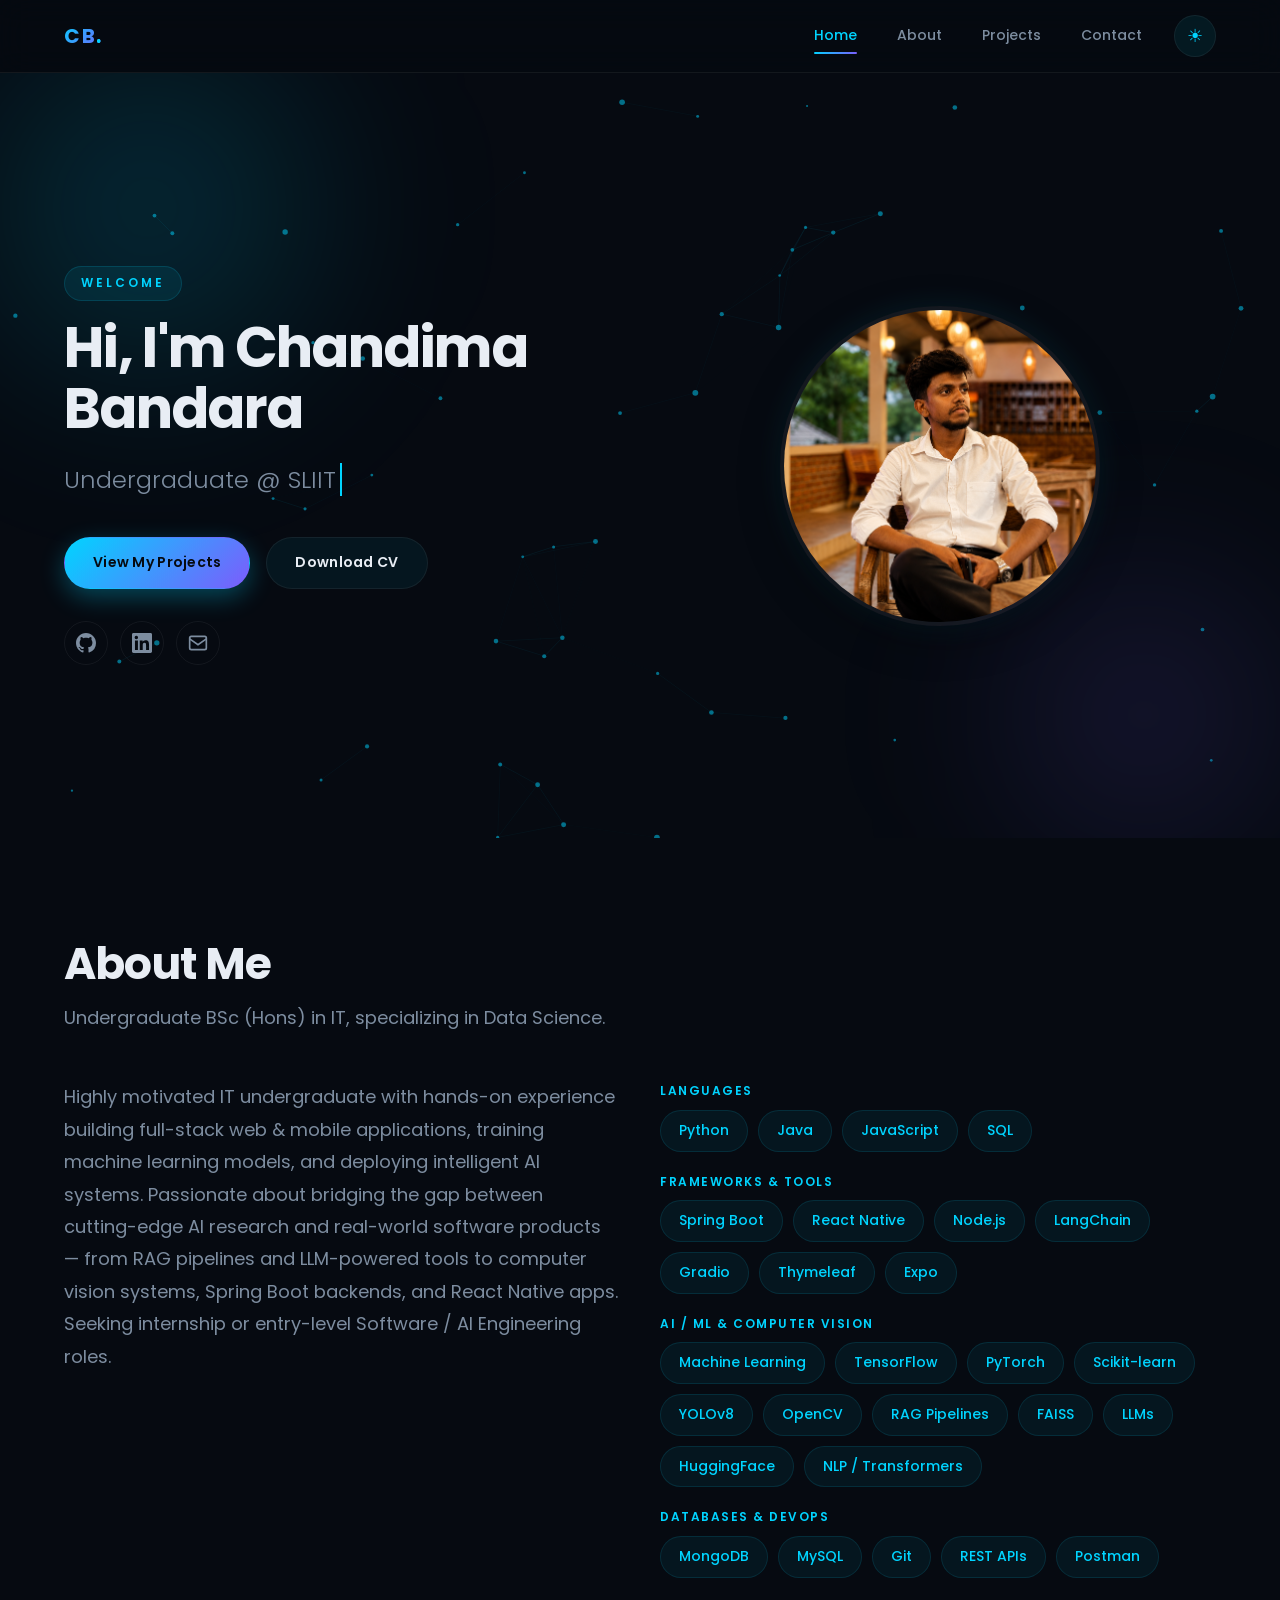
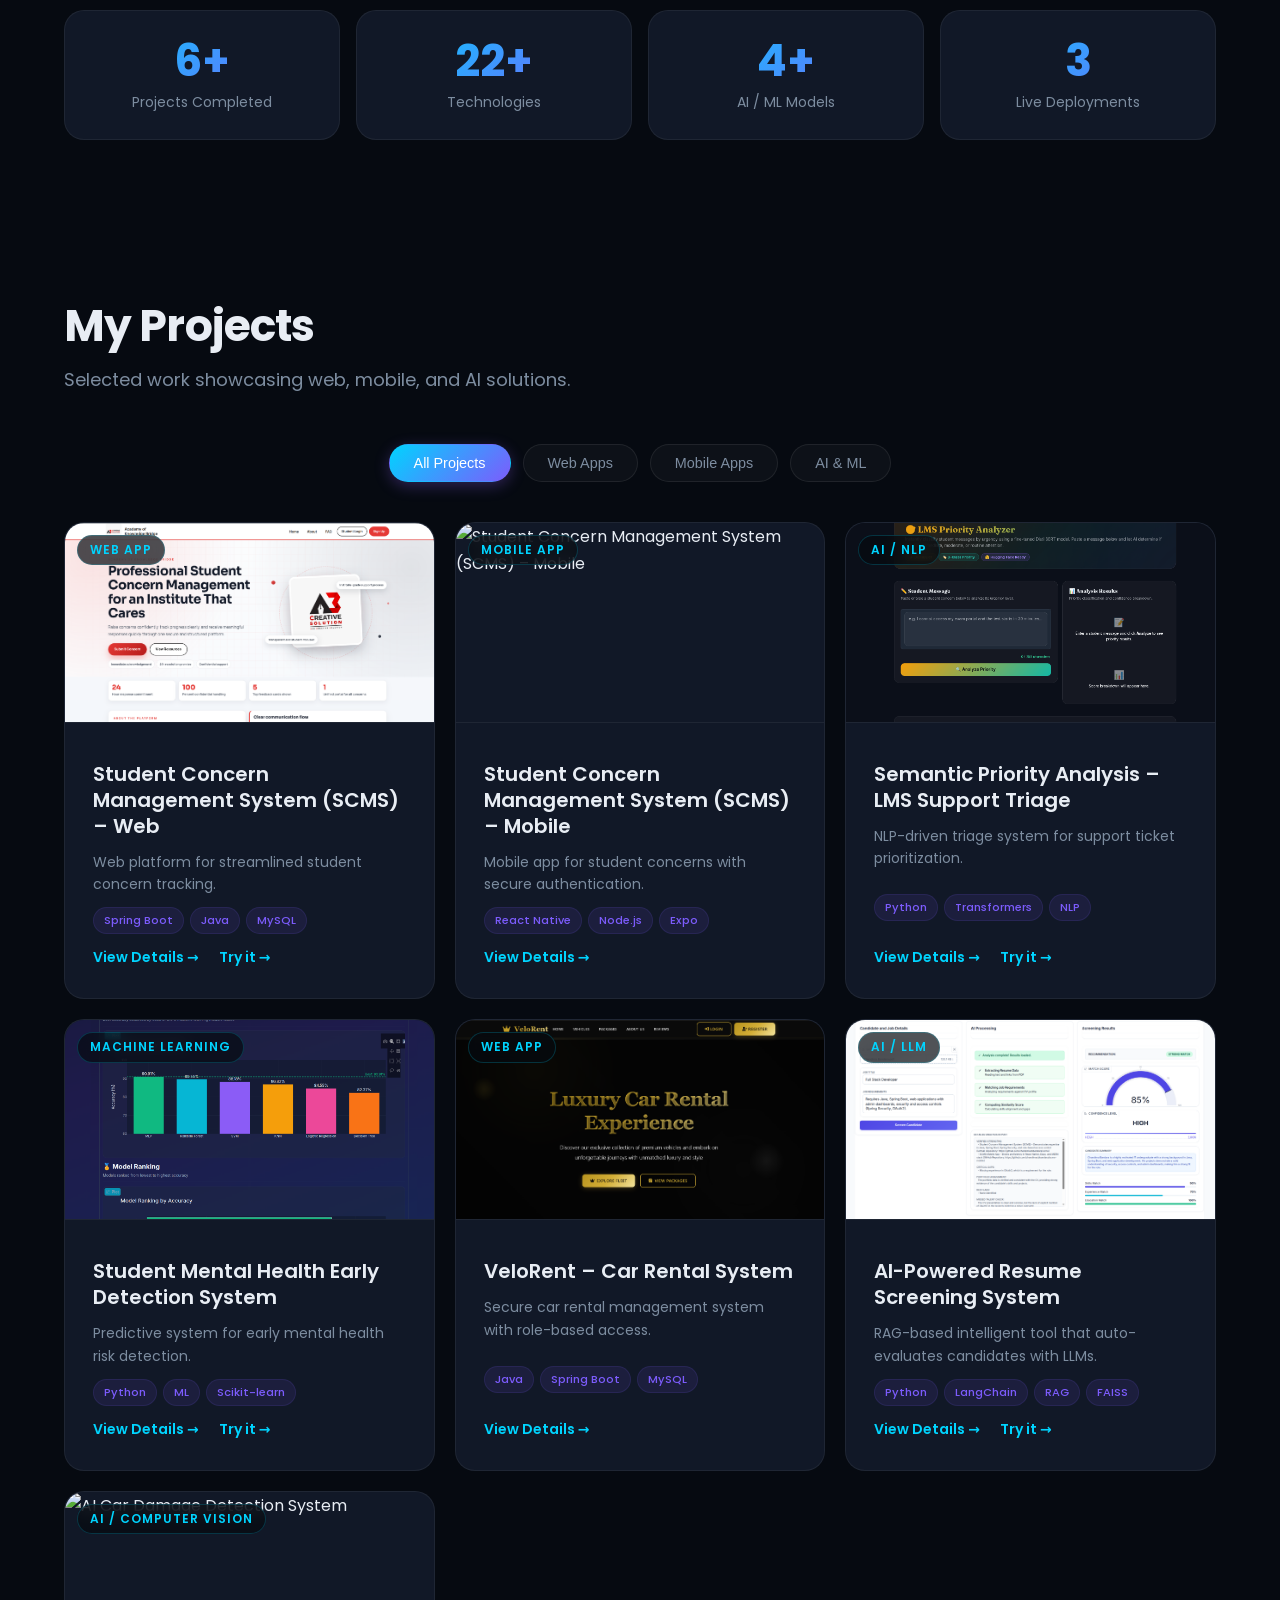
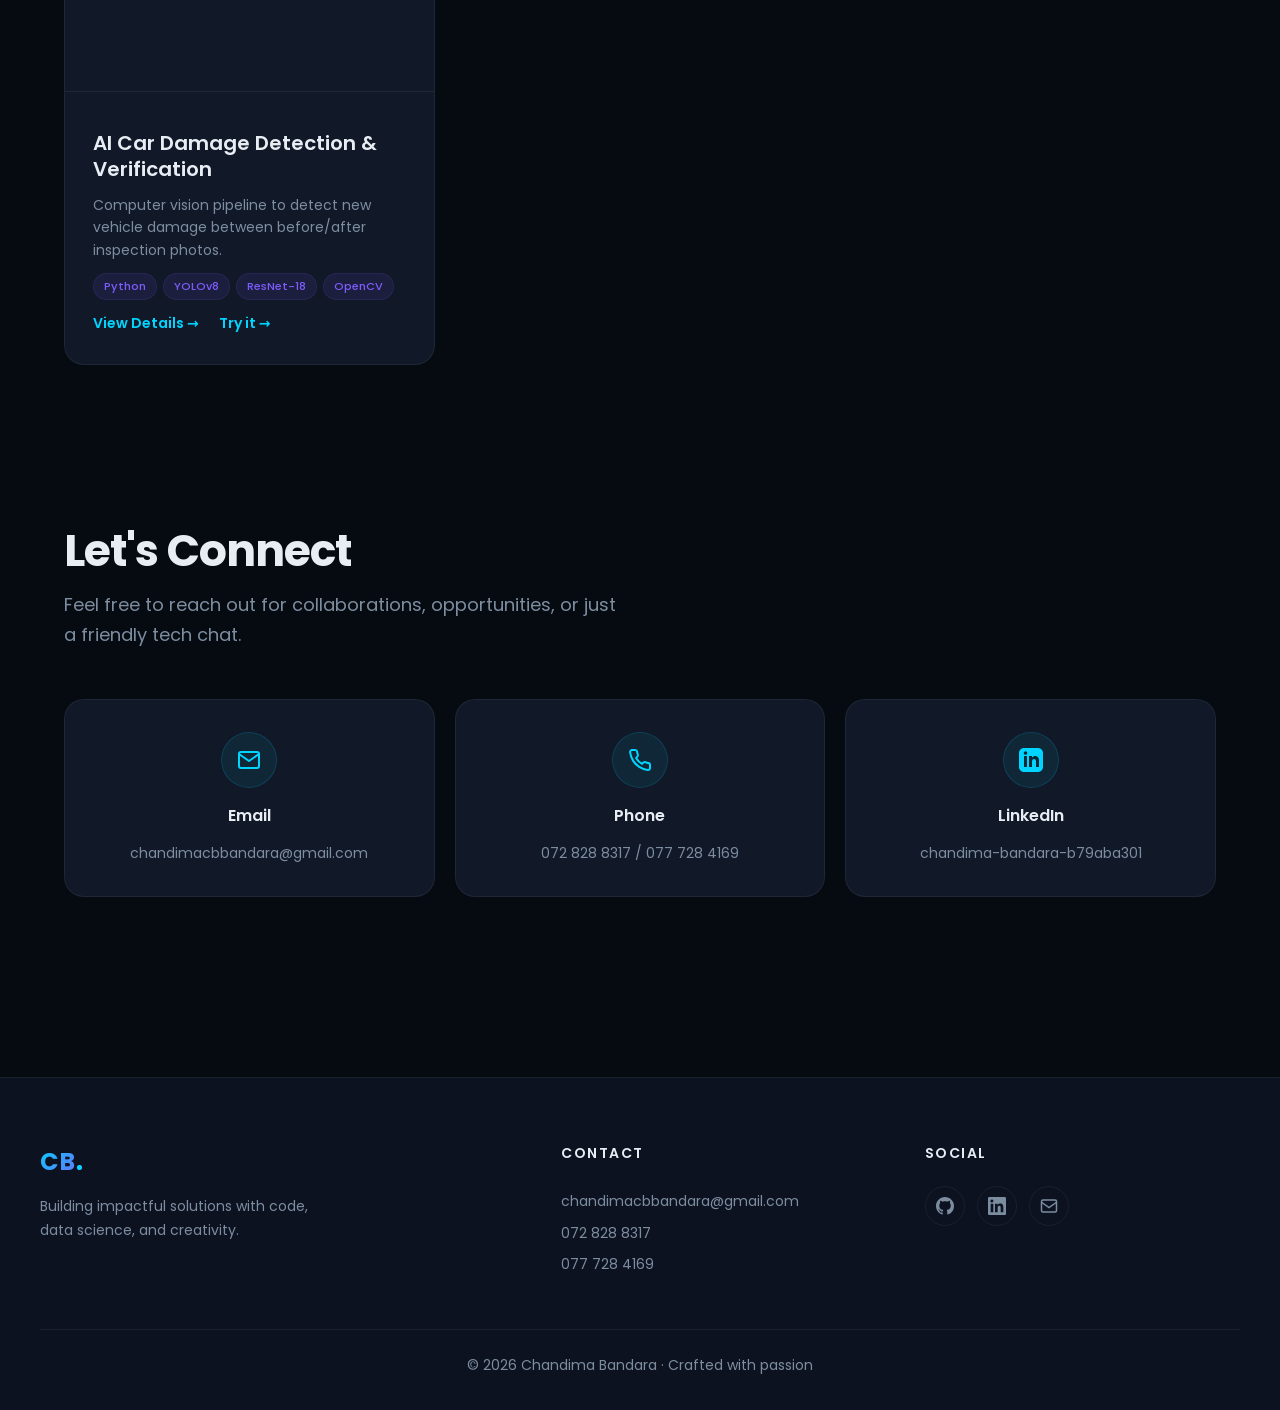
==== commit 9c69cff6: "updated files with new project" ====
--- a/index.html
+++ b/index.html
@@ -83,9 +83,9 @@
 							full-stack web &amp; mobile applications, training machine learning models,
 							and deploying intelligent AI systems. Passionate about bridging the gap
 							between cutting-edge AI research and real-world software products —
-							from RAG pipelines and LLM-powered tools to Spring Boot backends and
-							React Native apps. Seeking internship or entry-level Software / AI
-							Engineering roles.
+							from RAG pipelines and LLM-powered tools to computer vision systems,
+							Spring Boot backends, and React Native apps. Seeking internship or
+							entry-level Software / AI Engineering roles.
 						</p>
 					</div>
 					<div class="skill-categories stagger-children">
@@ -107,14 +107,18 @@
 								<span class="badge">LangChain</span>
 								<span class="badge">Gradio</span>
 								<span class="badge">Thymeleaf</span>
+								<span class="badge">Expo</span>
 							</div>
 						</div>
 						<div class="skill-category">
-							<div class="skill-category-label">AI / ML &amp; LLMs</div>
+							<div class="skill-category-label">AI / ML &amp; Computer Vision</div>
 							<div class="skills-grid">
 								<span class="badge">Machine Learning</span>
 								<span class="badge">TensorFlow</span>
+								<span class="badge">PyTorch</span>
 								<span class="badge">Scikit-learn</span>
+								<span class="badge">YOLOv8</span>
+								<span class="badge">OpenCV</span>
 								<span class="badge">RAG Pipelines</span>
 								<span class="badge">FAISS</span>
 								<span class="badge">LLMs</span>
@@ -129,6 +133,7 @@
 								<span class="badge">MySQL</span>
 								<span class="badge">Git</span>
 								<span class="badge">REST APIs</span>
+								<span class="badge">Postman</span>
 							</div>
 						</div>
 					</div>
@@ -136,19 +141,19 @@
 
 				<div class="stats-row reveal-scale">
 					<div class="stat-card">
-						<div class="stat-number" data-target="6" data-suffix="+">0+</div>
+						<div class="stat-number" data-target="7" data-suffix="+">0+</div>
 						<div class="stat-label">Projects Completed</div>
 					</div>
 					<div class="stat-card">
-						<div class="stat-number" data-target="20" data-suffix="+">0+</div>
+						<div class="stat-number" data-target="25" data-suffix="+">0+</div>
 						<div class="stat-label">Technologies</div>
 					</div>
 					<div class="stat-card">
-						<div class="stat-number" data-target="4" data-suffix="+">0+</div>
+						<div class="stat-number" data-target="5" data-suffix="+">0+</div>
 						<div class="stat-label">AI / ML Models</div>
 					</div>
 					<div class="stat-card">
-						<div class="stat-number" data-target="2" data-suffix="">0</div>
+						<div class="stat-number" data-target="3" data-suffix="">0</div>
 						<div class="stat-label">Live Deployments</div>
 					</div>
 				</div>
@@ -193,7 +198,7 @@
 					<div class="project-card reveal-scale" data-category="mobile">
 						<div class="card-thumb">
 							<span class="card-category">Mobile App</span>
-							<img src="assets/images/SCMS-mobile/home.png" alt="Student Concern Management System (SCMS) – Mobile" loading="lazy" />
+							<img src="https://raw.githubusercontent.com/chandimacbbandara/SCMS-University-Project/main/src/main/resources/static/images/img4.jpeg" alt="Student Concern Management System (SCMS) – Mobile" loading="lazy" />
 						</div>
 						<div class="card-body">
 							<h3>Student Concern Management System (SCMS) – Mobile</h3>
@@ -293,6 +298,28 @@
 					</div>
 				</div>
 
+				<!-- Project 7 -->
+				<div class="project-card reveal-scale" data-category="ai">
+					<div class="card-thumb">
+						<span class="card-category">AI / Computer Vision</span>
+						<img src="https://raw.githubusercontent.com/chandimacbbandara/AI-Car-Damage-Detection-System/main/evidence/Screenshot%20from%202026-06-09%2014-32-03.png" alt="AI Car Damage Detection System" loading="lazy" />
+					</div>
+					<div class="card-body">
+						<h3>AI Car Damage Detection &amp; Verification</h3>
+						<p>Computer vision pipeline to detect new vehicle damage between before/after inspection photos.</p>
+						<div class="card-tags">
+							<span class="card-tag">Python</span>
+							<span class="card-tag">YOLOv8</span>
+							<span class="card-tag">ResNet-18</span>
+							<span class="card-tag">OpenCV</span>
+						</div>
+						<div class="project-card-links">
+							<a href="car-damage-detection.html" class="link">View Details →</a>
+							<a href="https://huggingface.co/spaces/chandimabandara/AI-Car-Damage-Detection-System" target="_blank" class="link">Try it →</a>
+						</div>
+					</div>
+				</div>
+
 				</div>
 			</section>
 
--- a/css/styles.css
+++ b/css/styles.css
@@ -955,6 +955,63 @@
   font-family: 'Courier New', monospace;
 }
 
+/* Performance / Validation Table */
+.perf-table-wrap {
+  margin-top: 1.5rem;
+  border-radius: var(--r-lg);
+  overflow: hidden;
+  border: 1px solid rgba(255,255,255,0.08);
+  overflow-x: auto;
+}
+
+.perf-table {
+  width: 100%;
+  border-collapse: collapse;
+  font-size: 0.85rem;
+}
+
+.perf-table thead tr {
+  background: rgba(139, 92, 246, 0.15);
+  border-bottom: 1px solid rgba(139, 92, 246, 0.3);
+}
+
+.perf-table thead th {
+  padding: 12px 16px;
+  text-align: left;
+  font-weight: 600;
+  color: var(--text-primary);
+  white-space: nowrap;
+  font-size: 0.8rem;
+  text-transform: uppercase;
+  letter-spacing: 0.04em;
+}
+
+.perf-table tbody tr {
+  border-bottom: 1px solid rgba(255,255,255,0.05);
+  transition: background var(--dur) var(--ease);
+}
+
+.perf-table tbody tr:last-child {
+  border-bottom: none;
+}
+
+.perf-table tbody tr:hover {
+  background: rgba(255,255,255,0.04);
+}
+
+.perf-table tbody td {
+  padding: 10px 16px;
+  color: var(--text-secondary);
+}
+
+.perf-table .highlight-row {
+  background: rgba(139, 92, 246, 0.08);
+}
+
+.perf-table .highlight-row td {
+  color: var(--text-primary);
+}
+
 /* Media grid */
 .media-grid {
   display: grid;
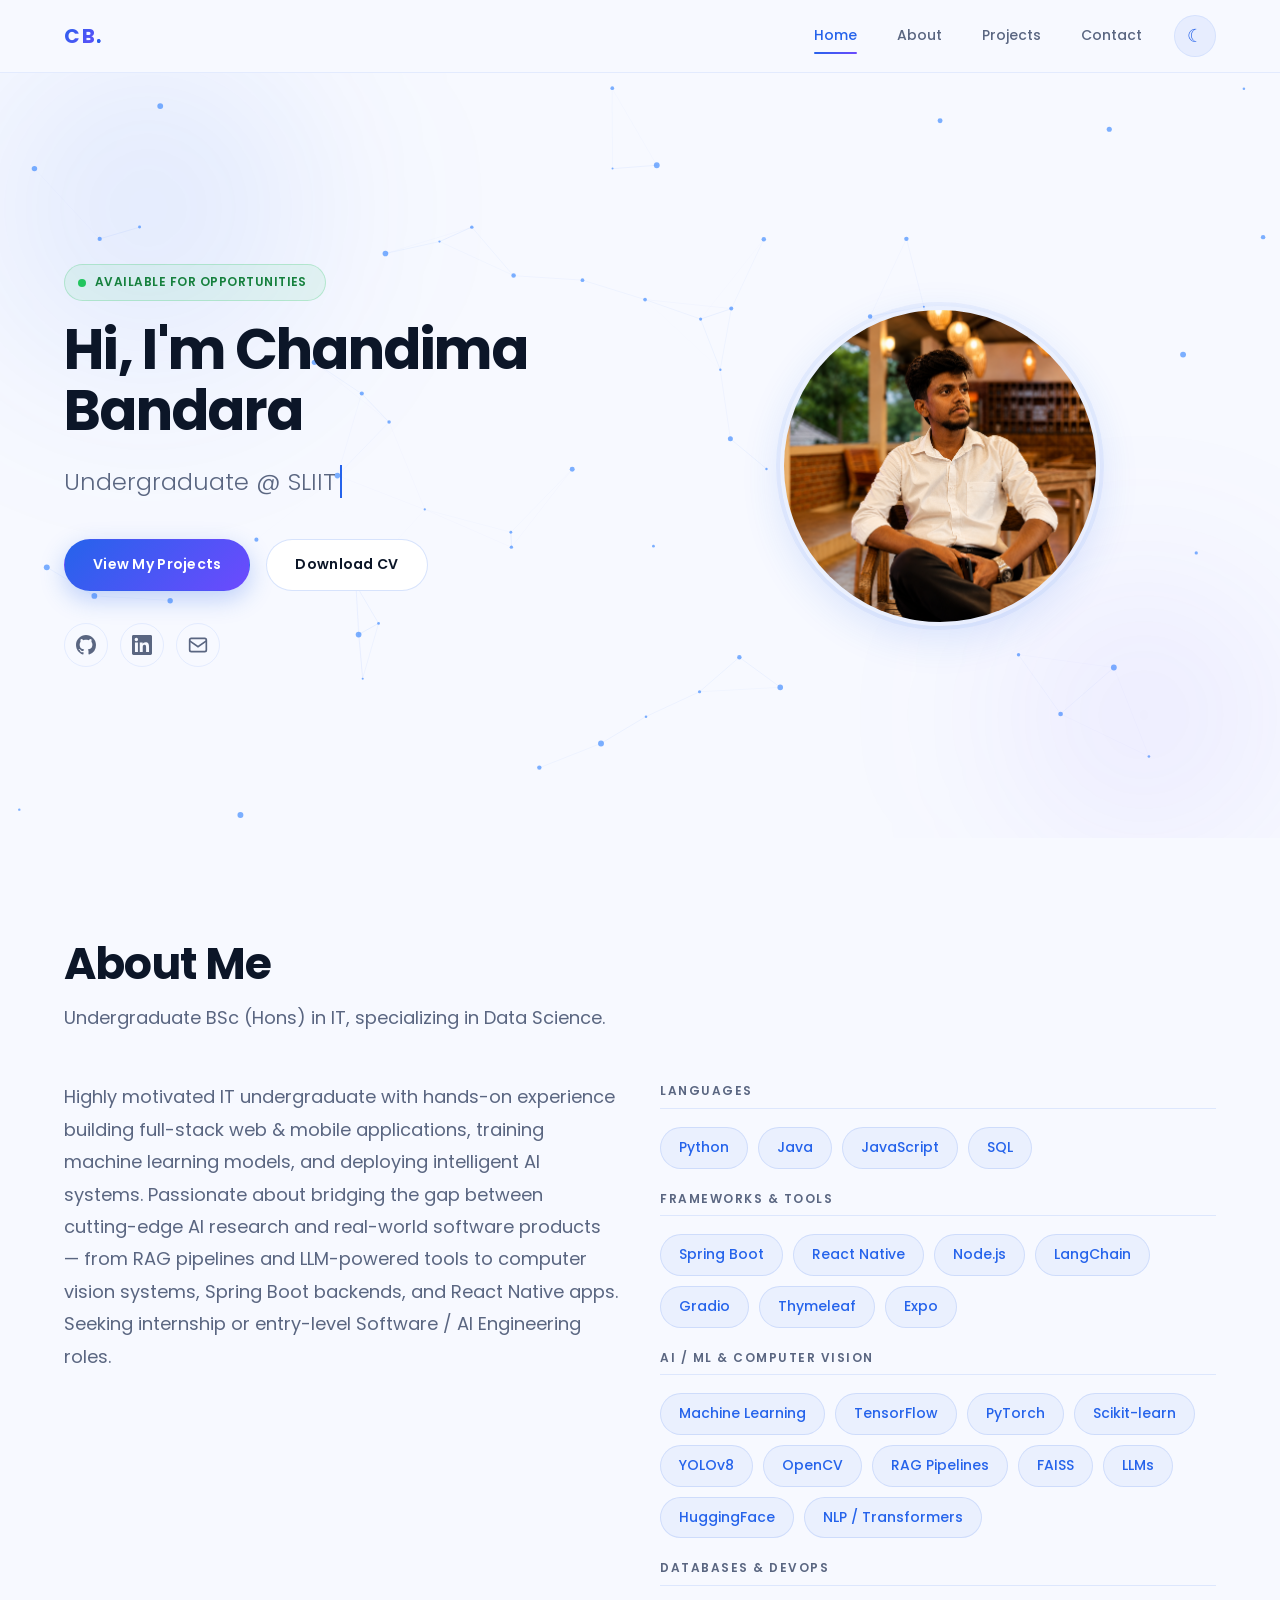
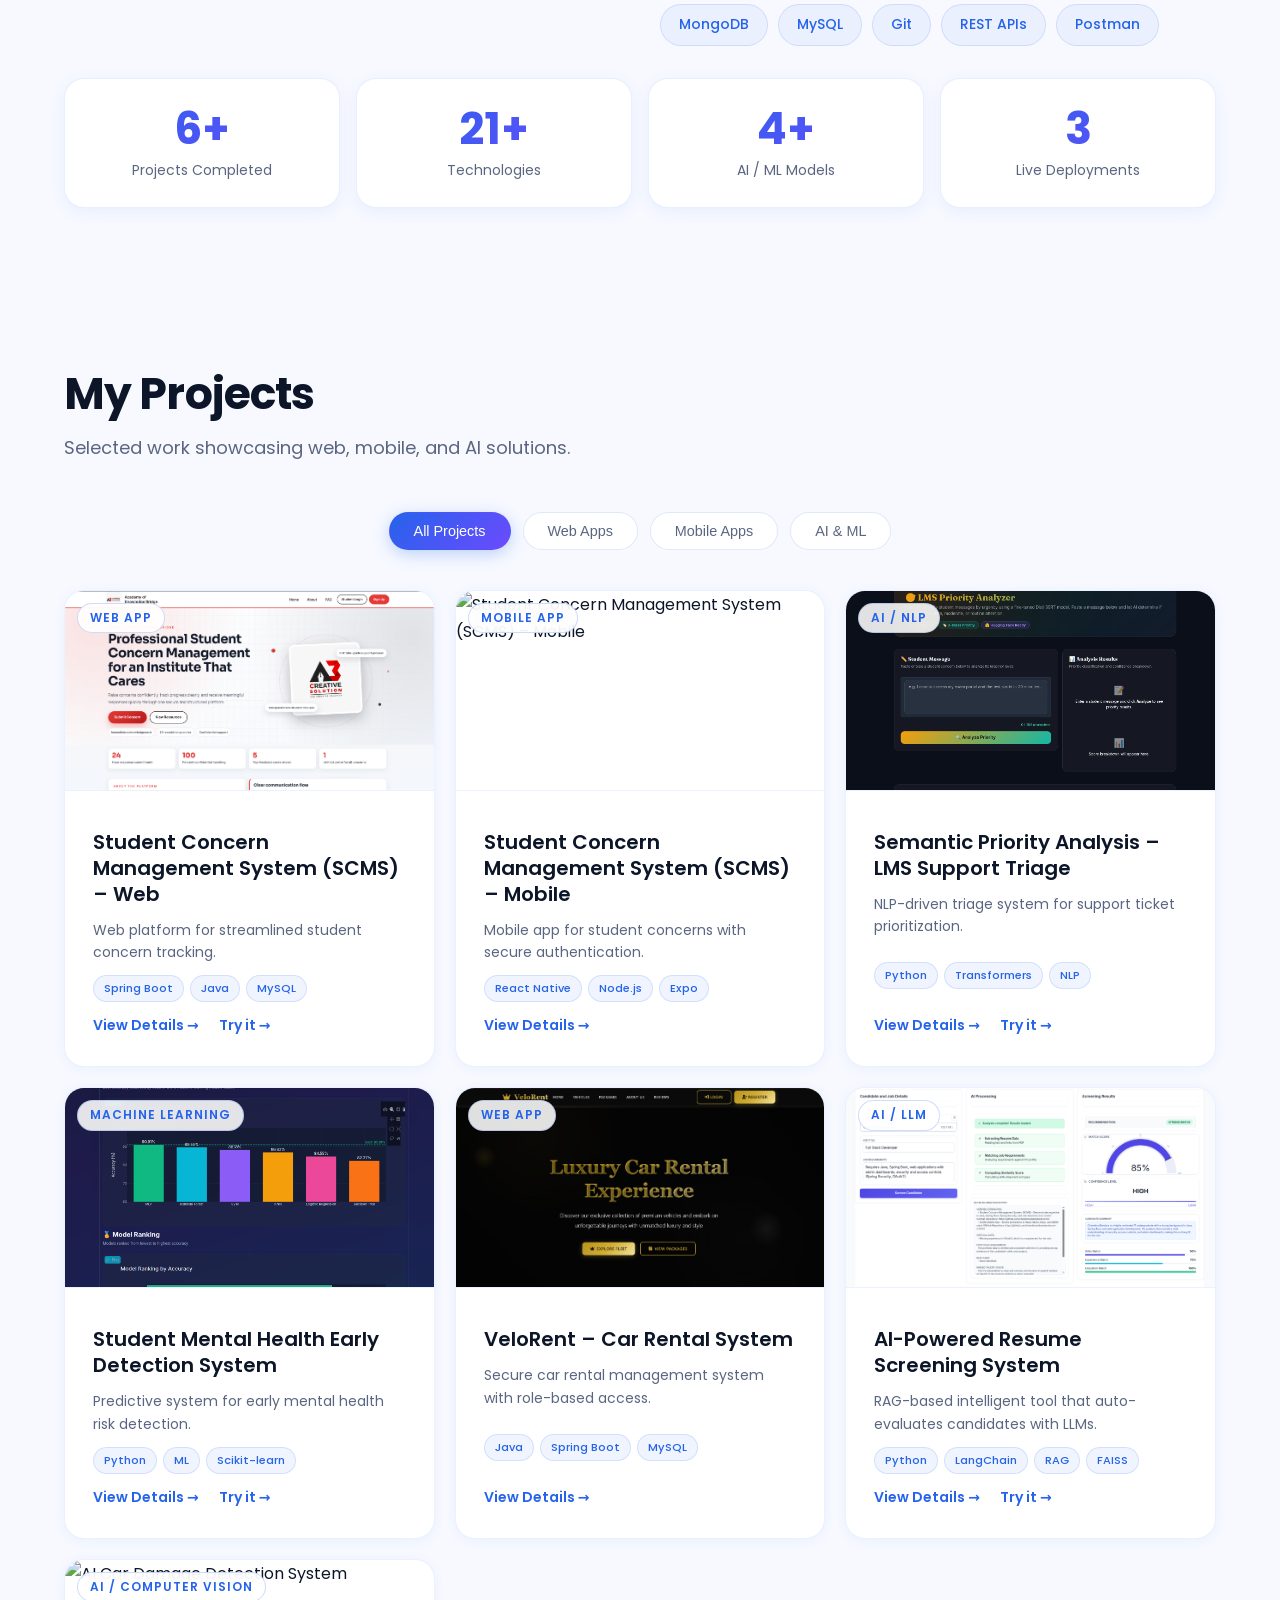
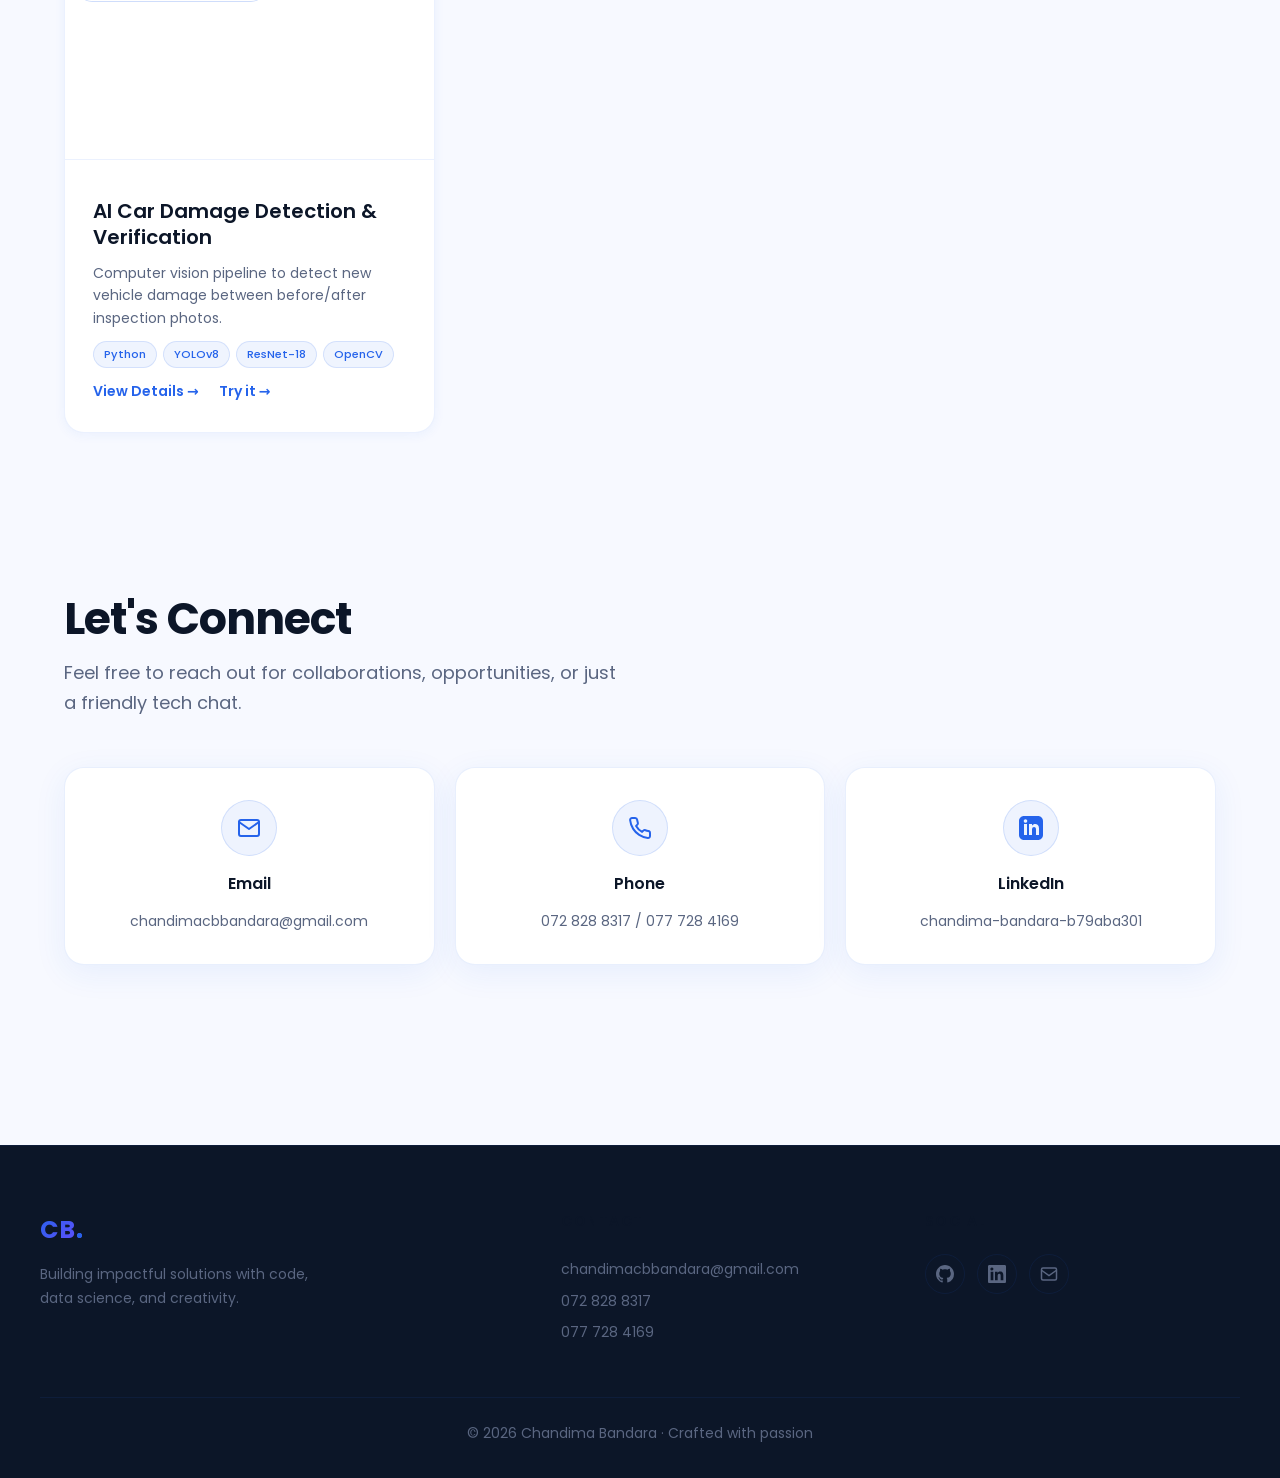
==== commit 1a14545d: "updated files with new project" ====
--- a/index.html
+++ b/index.html
@@ -11,7 +11,7 @@
 		<link rel="icon" type="image/svg+xml" href="assets/icons/favicon.svg" />
 		<link rel="stylesheet" href="css/styles.css" />
 	</head>
-	<body class="theme-dark">
+	<body class="theme-light">
 		<!-- Page Loader -->
 		<div class="page-loader">
 			<div class="loader-spinner"></div>
@@ -32,7 +32,7 @@
 					<a href="#contact">Contact</a>
 				</div>
 				<button class="theme-toggle" aria-label="Toggle dark mode">
-					<span class="theme-icon">☀</span>
+					<span class="theme-icon">☾</span>
 				</button>
 			</nav>
 		</header>
@@ -43,7 +43,10 @@
 				<canvas id="heroCanvas"></canvas>
 
 				<div class="hero-content">
-					<p class="eyebrow hero-entrance hero-entrance-delay-1">Welcome</p>
+					<div class="avail-badge hero-entrance hero-entrance-delay-1">
+						<span class="avail-dot"></span>
+						Available for opportunities
+					</div>
 					<h1 class="hero-entrance hero-entrance-delay-2">Hi, I'm Chandima Bandara</h1>
 					<p class="hero-subtitle hero-entrance hero-entrance-delay-3">
 						<span class="typewriter" data-phrases="Undergraduate @ SLIIT|Data Science Specialist|Full-Stack Developer|ML Engineer"></span>
--- a/css/styles.css
+++ b/css/styles.css
@@ -60,24 +60,311 @@
 }
 
 body.theme-light {
-  --bg: #f4f6fb;
+  /* Premium light palette */
+  --bg: #f7f9ff;
   --bg-alt: #ffffff;
   --bg-card: #ffffff;
-  --bg-elevated: #eef1f7;
-  --text: #0f1729;
-  --text-secondary: #556170;
-  --primary: #0066ff;
-  --primary-rgb: 0, 102, 255;
-  --accent: #7c5cfc;
-  --accent-rgb: 124, 92, 252;
-  --border: rgba(0, 0, 0, 0.07);
-  --border-hover: rgba(0, 102, 255, 0.25);
-  --shadow-xs: 0 1px 3px rgba(0, 0, 0, 0.04);
-  --shadow-sm: 0 4px 12px rgba(0, 0, 0, 0.06);
-  --shadow-md: 0 8px 30px rgba(0, 0, 0, 0.08);
-  --shadow-lg: 0 24px 64px rgba(0, 0, 0, 0.12);
-  --shadow-glow: 0 0 40px rgba(0, 102, 255, 0.06);
-  --header-bg: rgba(244, 246, 251, 0.88);
+  --bg-elevated: #eef2ff;
+  --text: #0c1628;
+  --text-primary: #0c1628;
+  --text-secondary: #5a6681;
+  --primary: #2563eb;
+  --primary-rgb: 37, 99, 235;
+  --accent: #6d4afe;
+  --accent-rgb: 109, 74, 254;
+  --gradient: linear-gradient(135deg, #2563eb, #6d4afe);
+  --gradient-subtle: linear-gradient(135deg, rgba(37,99,235,0.05), rgba(109,74,254,0.05));
+  --border: rgba(37, 99, 235, 0.09);
+  --border-hover: rgba(37, 99, 235, 0.28);
+  --shadow-xs: 0 1px 4px rgba(37, 99, 235, 0.06);
+  --shadow-sm: 0 4px 16px rgba(37, 99, 235, 0.08);
+  --shadow-md: 0 8px 32px rgba(37, 99, 235, 0.10);
+  --shadow-lg: 0 24px 64px rgba(37, 99, 235, 0.13);
+  --shadow-glow: 0 0 40px rgba(37, 99, 235, 0.08);
+  --header-bg: rgba(247, 249, 255, 0.93);
+}
+
+/* ================================================================
+   LIGHT THEME — COMPONENT OVERRIDES
+   ================================================================ */
+
+/* Header */
+body.theme-light .site-header.scrolled {
+  box-shadow: 0 4px 24px rgba(37,99,235,0.10);
+  border-bottom-color: rgba(37,99,235,0.10);
+}
+
+/* Scroll progress */
+body.theme-light .scroll-progress {
+  background: linear-gradient(90deg, #2563eb, #6d4afe);
+}
+
+/* Buttons */
+body.theme-light .btn.primary {
+  color: #ffffff;
+  box-shadow: 0 8px 24px rgba(37,99,235,0.28);
+}
+body.theme-light .btn.primary:hover {
+  box-shadow: 0 12px 32px rgba(37,99,235,0.38);
+}
+body.theme-light .btn.ghost {
+  background: #ffffff;
+  border: 1px solid rgba(37,99,235,0.18);
+  color: #0c1628;
+}
+body.theme-light .btn.ghost:hover {
+  border-color: rgba(37,99,235,0.35);
+  background: rgba(37,99,235,0.05);
+  box-shadow: 0 4px 16px rgba(37,99,235,0.10);
+}
+
+/* Profile frame */
+body.theme-light .profile-frame {
+  background: rgba(37,99,235,0.06);
+  box-shadow: 0 12px 40px rgba(37,99,235,0.14), 0 0 0 4px rgba(37,99,235,0.06);
+}
+body.theme-light .profile-frame:hover {
+  background: linear-gradient(135deg, #2563eb, #6d4afe);
+  box-shadow: 0 20px 52px rgba(37,99,235,0.22), 0 0 0 4px rgba(109,74,254,0.18);
+}
+
+/* Hero orbs */
+body.theme-light .hero::before {
+  background: radial-gradient(circle, rgba(37,99,235,0.13), transparent 70%);
+}
+body.theme-light .hero::after {
+  background: radial-gradient(circle, rgba(109,74,254,0.11), transparent 70%);
+}
+
+/* Section headings gradient text */
+body.theme-light .section-heading h2 {
+  background: linear-gradient(135deg, #0c1628 40%, #2563eb);
+  -webkit-background-clip: text;
+  background-clip: text;
+  -webkit-text-fill-color: transparent;
+  color: transparent;
+}
+body.theme-light .media-section h2 {
+  background: linear-gradient(135deg, #0c1628 40%, #2563eb);
+  -webkit-background-clip: text;
+  background-clip: text;
+  -webkit-text-fill-color: transparent;
+  color: transparent;
+}
+body.theme-light .project-page .section-heading h1 {
+  background: linear-gradient(135deg, #0c1628 50%, #2563eb);
+  -webkit-background-clip: text;
+  background-clip: text;
+  -webkit-text-fill-color: transparent;
+  color: transparent;
+}
+
+/* Project cards */
+body.theme-light .project-card {
+  box-shadow: 0 2px 12px rgba(37,99,235,0.06);
+}
+body.theme-light .project-card:hover {
+  box-shadow: 0 16px 48px rgba(37,99,235,0.14), 0 2px 8px rgba(37,99,235,0.06);
+  border-color: rgba(37,99,235,0.18);
+}
+
+/* Skill badges */
+body.theme-light .badge {
+  background: rgba(37,99,235,0.06);
+  border-color: rgba(37,99,235,0.14);
+  color: #2563eb;
+}
+body.theme-light .badge:hover {
+  background: rgba(37,99,235,0.12);
+  border-color: rgba(37,99,235,0.26);
+  box-shadow: 0 4px 14px rgba(37,99,235,0.12);
+}
+
+/* Card tags */
+body.theme-light .card-tag {
+  background: rgba(37,99,235,0.07);
+  color: #2563eb;
+  border: 1px solid rgba(37,99,235,0.13);
+}
+body.theme-light .card-category {
+  background: rgba(37,99,235,0.09);
+  color: #2563eb;
+  border: 1px solid rgba(37,99,235,0.15);
+}
+
+/* Stat cards */
+body.theme-light .stat-card {
+  background: #ffffff;
+  border: 1px solid rgba(37,99,235,0.10);
+  box-shadow: 0 4px 16px rgba(37,99,235,0.07);
+}
+
+/* Tag group (project pages) */
+body.theme-light .tag-group span {
+  background: rgba(37,99,235,0.07);
+  color: #2563eb;
+  border: 1px solid rgba(37,99,235,0.14);
+}
+
+/* Skill category label */
+body.theme-light .skill-category-label {
+  color: #5a6681;
+  border-bottom-color: rgba(37,99,235,0.12);
+}
+
+/* Contact card */
+body.theme-light .contact-card {
+  background: #ffffff;
+  border: 1px solid rgba(37,99,235,0.10);
+  box-shadow: 0 8px 32px rgba(37,99,235,0.08);
+}
+
+/* Back home link */
+body.theme-light .back-home {
+  background: rgba(37,99,235,0.06);
+  border-color: rgba(37,99,235,0.14);
+  color: #2563eb;
+}
+body.theme-light .back-home:hover {
+  background: rgba(37,99,235,0.11);
+  border-color: rgba(37,99,235,0.28);
+}
+
+/* Project detail image frame */
+body.theme-light .project-media .image-frame {
+  box-shadow: 0 8px 32px rgba(37,99,235,0.10);
+  border-color: rgba(37,99,235,0.10);
+}
+
+/* Mermaid wrap */
+body.theme-light .mermaid-wrap {
+  background: #f0f4ff;
+  border-color: rgba(37,99,235,0.18);
+}
+
+/* Performance table */
+body.theme-light .perf-table-wrap {
+  border-color: rgba(37,99,235,0.12);
+}
+body.theme-light .perf-table thead tr {
+  background: rgba(37,99,235,0.07);
+  border-bottom-color: rgba(37,99,235,0.14);
+}
+body.theme-light .perf-table tbody tr {
+  border-bottom-color: rgba(37,99,235,0.06);
+}
+body.theme-light .perf-table tbody tr:hover {
+  background: rgba(37,99,235,0.03);
+}
+body.theme-light .perf-table .highlight-row {
+  background: rgba(37,99,235,0.05);
+}
+
+/* Footer */
+body.theme-light .site-footer {
+  background: #0c1628;
+}
+
+/* Scroll to top */
+body.theme-light .scroll-top {
+  background: linear-gradient(135deg, #2563eb, #6d4afe);
+  border-color: transparent;
+  color: #ffffff;
+  box-shadow: 0 4px 20px rgba(37,99,235,0.32);
+}
+
+/* Cursor glow */
+body.theme-light .cursor-glow {
+  background: radial-gradient(circle, rgba(37,99,235,0.11) 0%, transparent 65%);
+}
+
+/* Page loader spinner */
+body.theme-light .loader-spinner {
+  border-top-color: #2563eb;
+}
+
+/* Filter buttons — light mode */
+body.theme-light .filter-btn {
+  background: #ffffff;
+  border: 1px solid rgba(37,99,235,0.14);
+  color: #5a6681;
+}
+body.theme-light .filter-btn:hover {
+  background: rgba(37,99,235,0.05);
+  border-color: rgba(37,99,235,0.24);
+  color: #0c1628;
+}
+body.theme-light .filter-btn.active {
+  background: linear-gradient(135deg, #2563eb, #6d4afe);
+  border-color: transparent;
+  color: #ffffff;
+  box-shadow: 0 4px 16px rgba(37,99,235,0.28);
+}
+
+/* ================================================================
+   AVAILABILITY BADGE
+   ================================================================ */
+.avail-badge {
+  display: inline-flex;
+  align-items: center;
+  gap: 9px;
+  padding: 7px 18px 7px 13px;
+  border-radius: var(--r-full);
+  background: rgba(34, 197, 94, 0.08);
+  border: 1px solid rgba(34, 197, 94, 0.24);
+  font-size: var(--fs-xs);
+  font-weight: 600;
+  color: #15803d;
+  letter-spacing: 0.04em;
+  margin-bottom: 18px;
+  width: fit-content;
+  text-transform: uppercase;
+}
+
+body.theme-dark .avail-badge {
+  background: rgba(34, 197, 94, 0.10);
+  border-color: rgba(34, 197, 94, 0.28);
+  color: #4ade80;
+}
+
+.avail-dot {
+  width: 8px;
+  height: 8px;
+  border-radius: 50%;
+  background: #22c55e;
+  flex-shrink: 0;
+  animation: pulse-avail 2s ease-in-out infinite;
+}
+
+@keyframes pulse-avail {
+  0%, 100% { box-shadow: 0 0 0 0 rgba(34,197,94,0.55); }
+  50%       { box-shadow: 0 0 0 7px rgba(34,197,94,0); }
+}
+
+/* ================================================================
+   SKILL CATEGORIES (ABOUT SECTION)
+   ================================================================ */
+.skill-categories {
+  display: flex;
+  flex-direction: column;
+  gap: 22px;
+}
+
+.skill-category {
+  display: flex;
+  flex-direction: column;
+  gap: 10px;
+}
+
+.skill-category-label {
+  font-size: 0.72rem;
+  font-weight: 700;
+  text-transform: uppercase;
+  letter-spacing: 0.1em;
+  color: var(--text-secondary);
+  padding-bottom: 6px;
+  border-bottom: 1px solid var(--border);
+  margin-bottom: 2px;
 }
 
 /* ==================== RESET & BASE ==================== */
@@ -1536,7 +1823,17 @@
 }
 
 body.theme-light .card-category {
-  background: rgba(255, 255, 255, 0.8);
+  background: rgba(255, 255, 255, 0.88);
+  color: #2563eb;
+  border-color: rgba(37, 99, 235, 0.22);
+  backdrop-filter: blur(10px);
+  -webkit-backdrop-filter: blur(10px);
+}
+
+body.theme-light .card-tag {
+  background: rgba(37, 99, 235, 0.07);
+  color: #2563eb;
+  border-color: rgba(37, 99, 235, 0.14);
 }
 
 .card-tags {
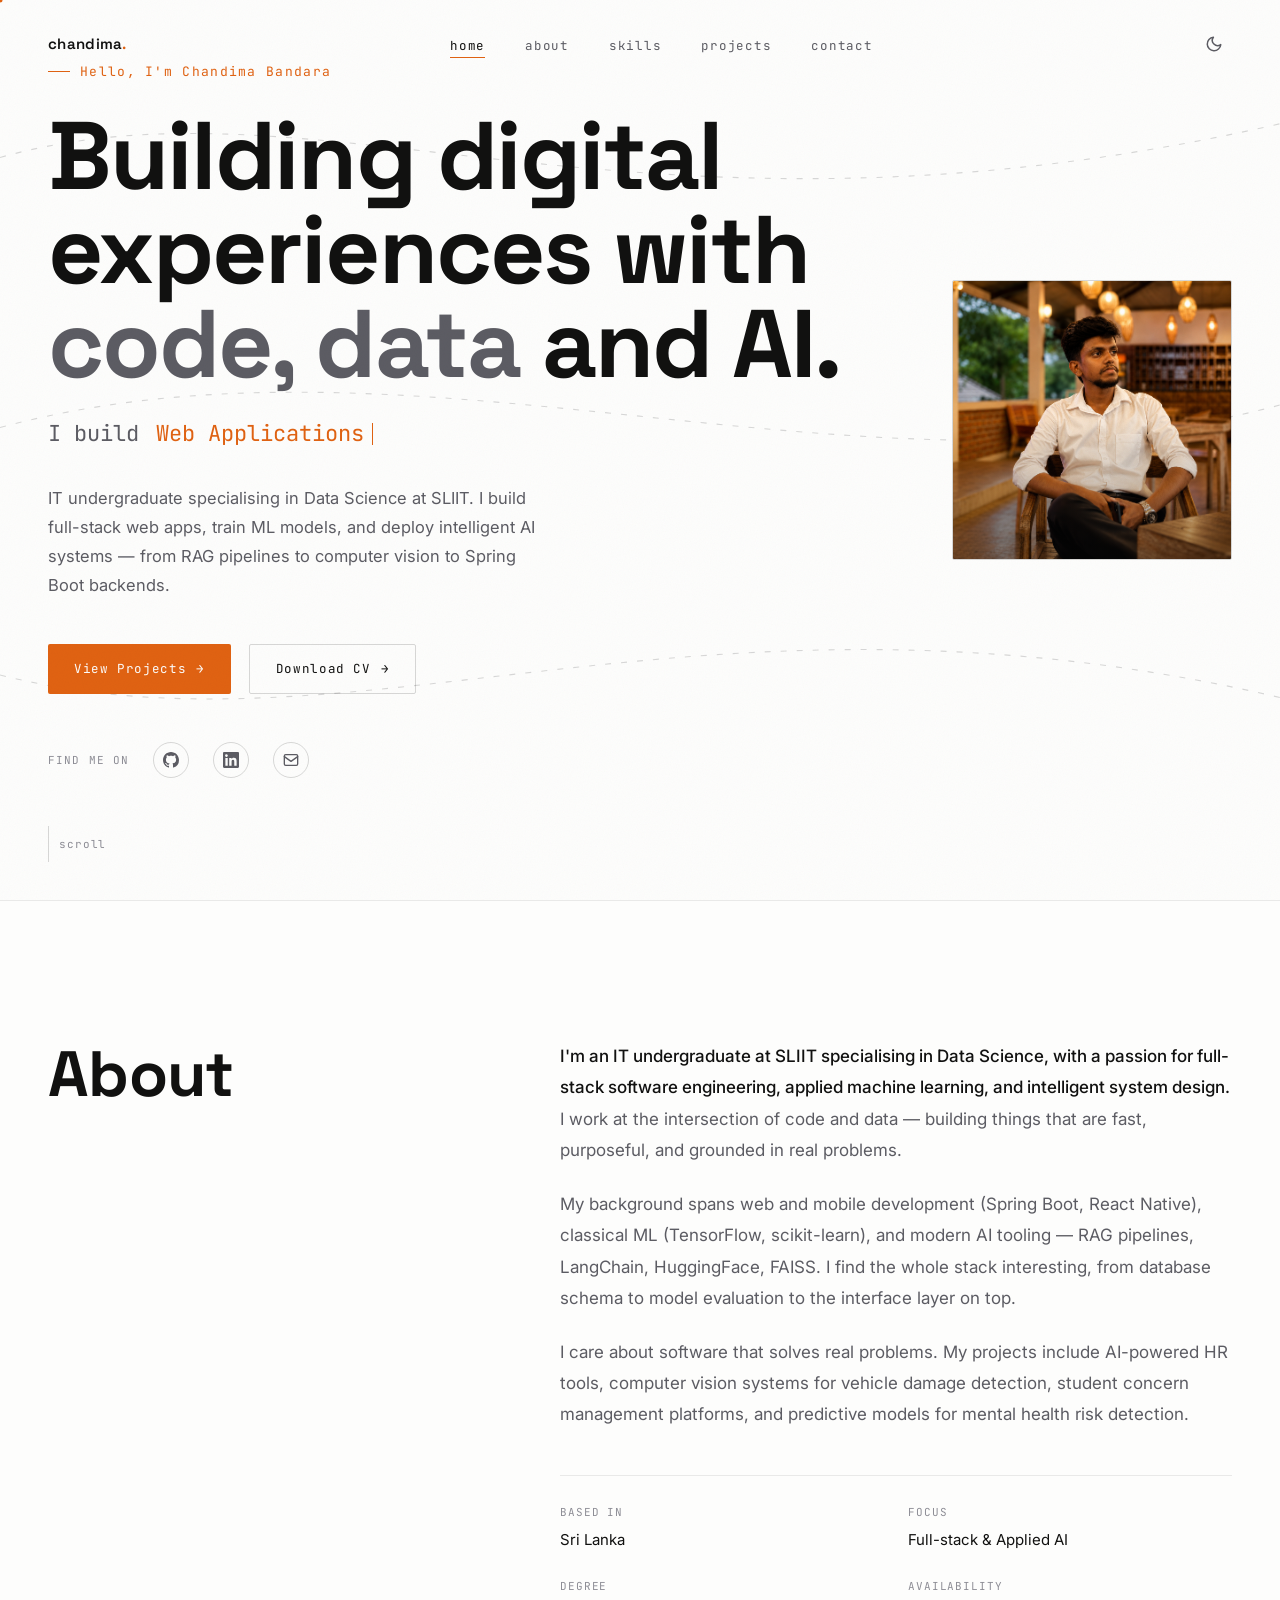
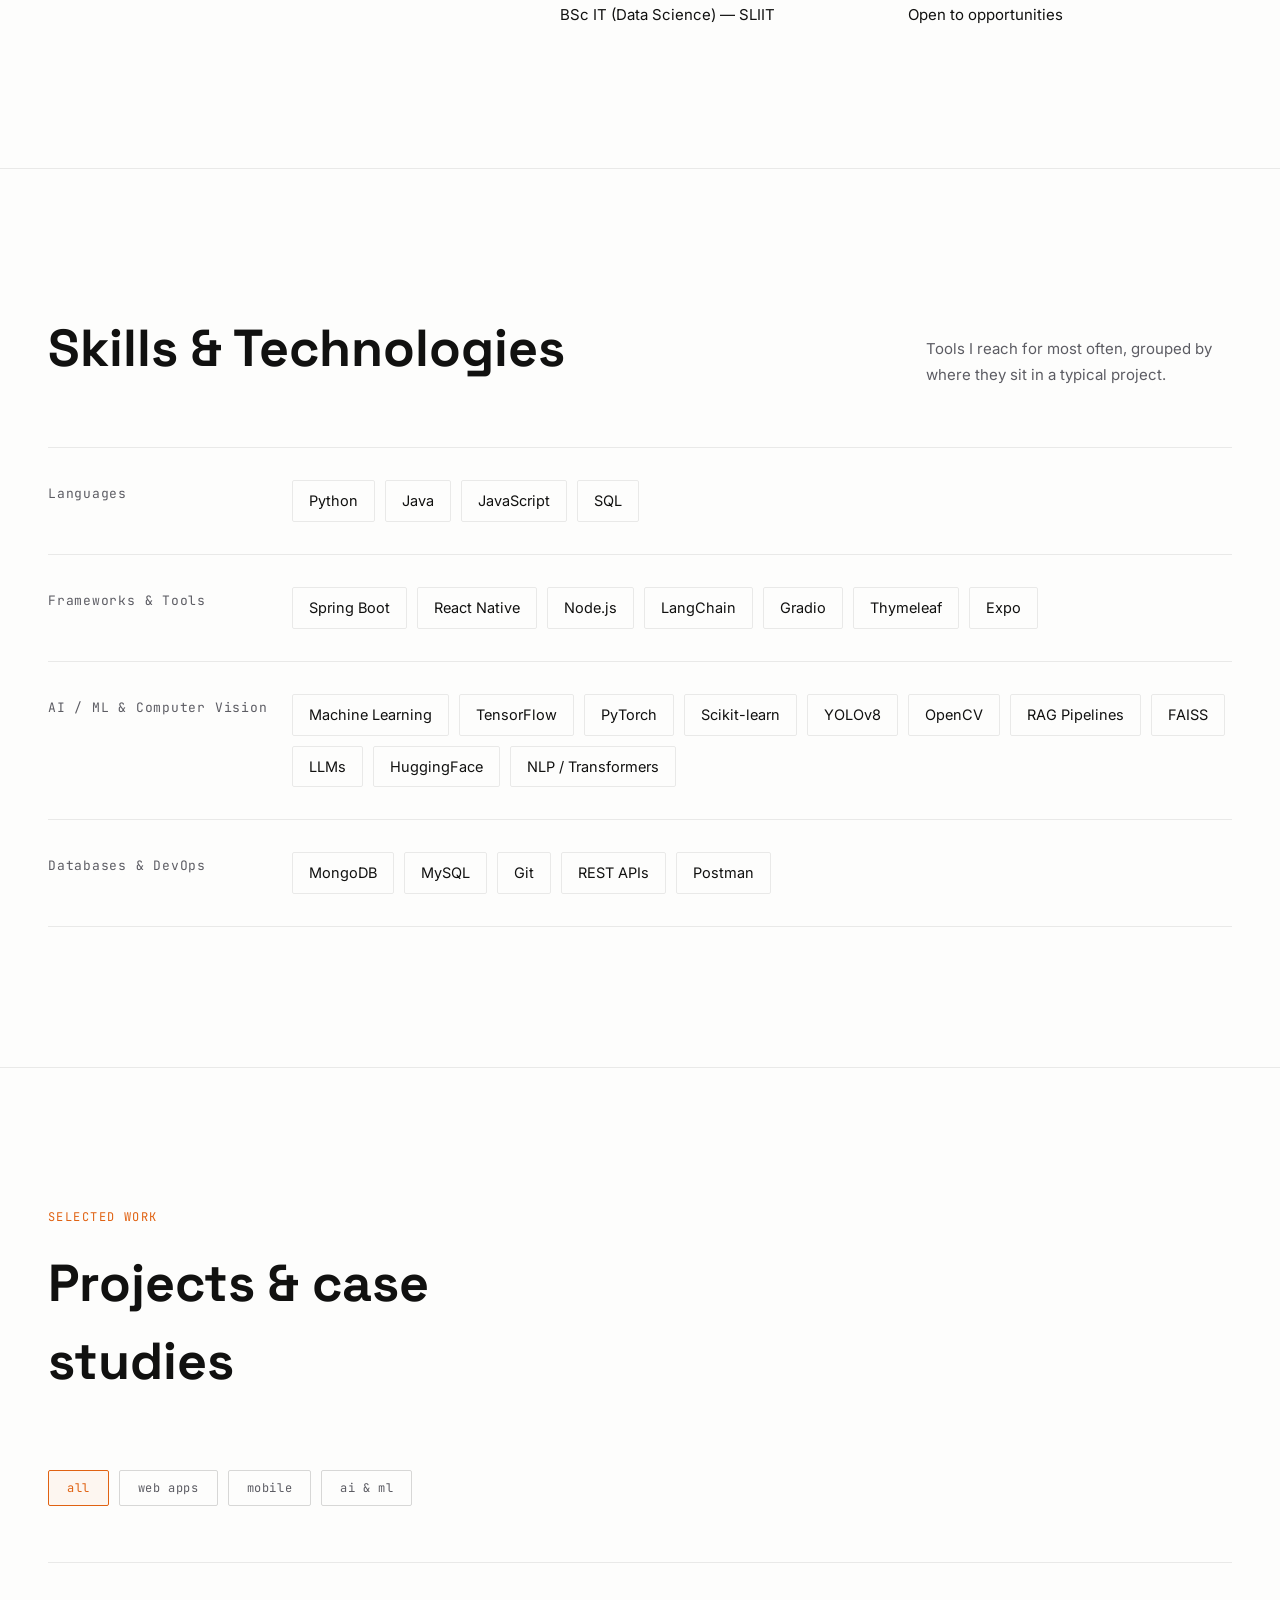
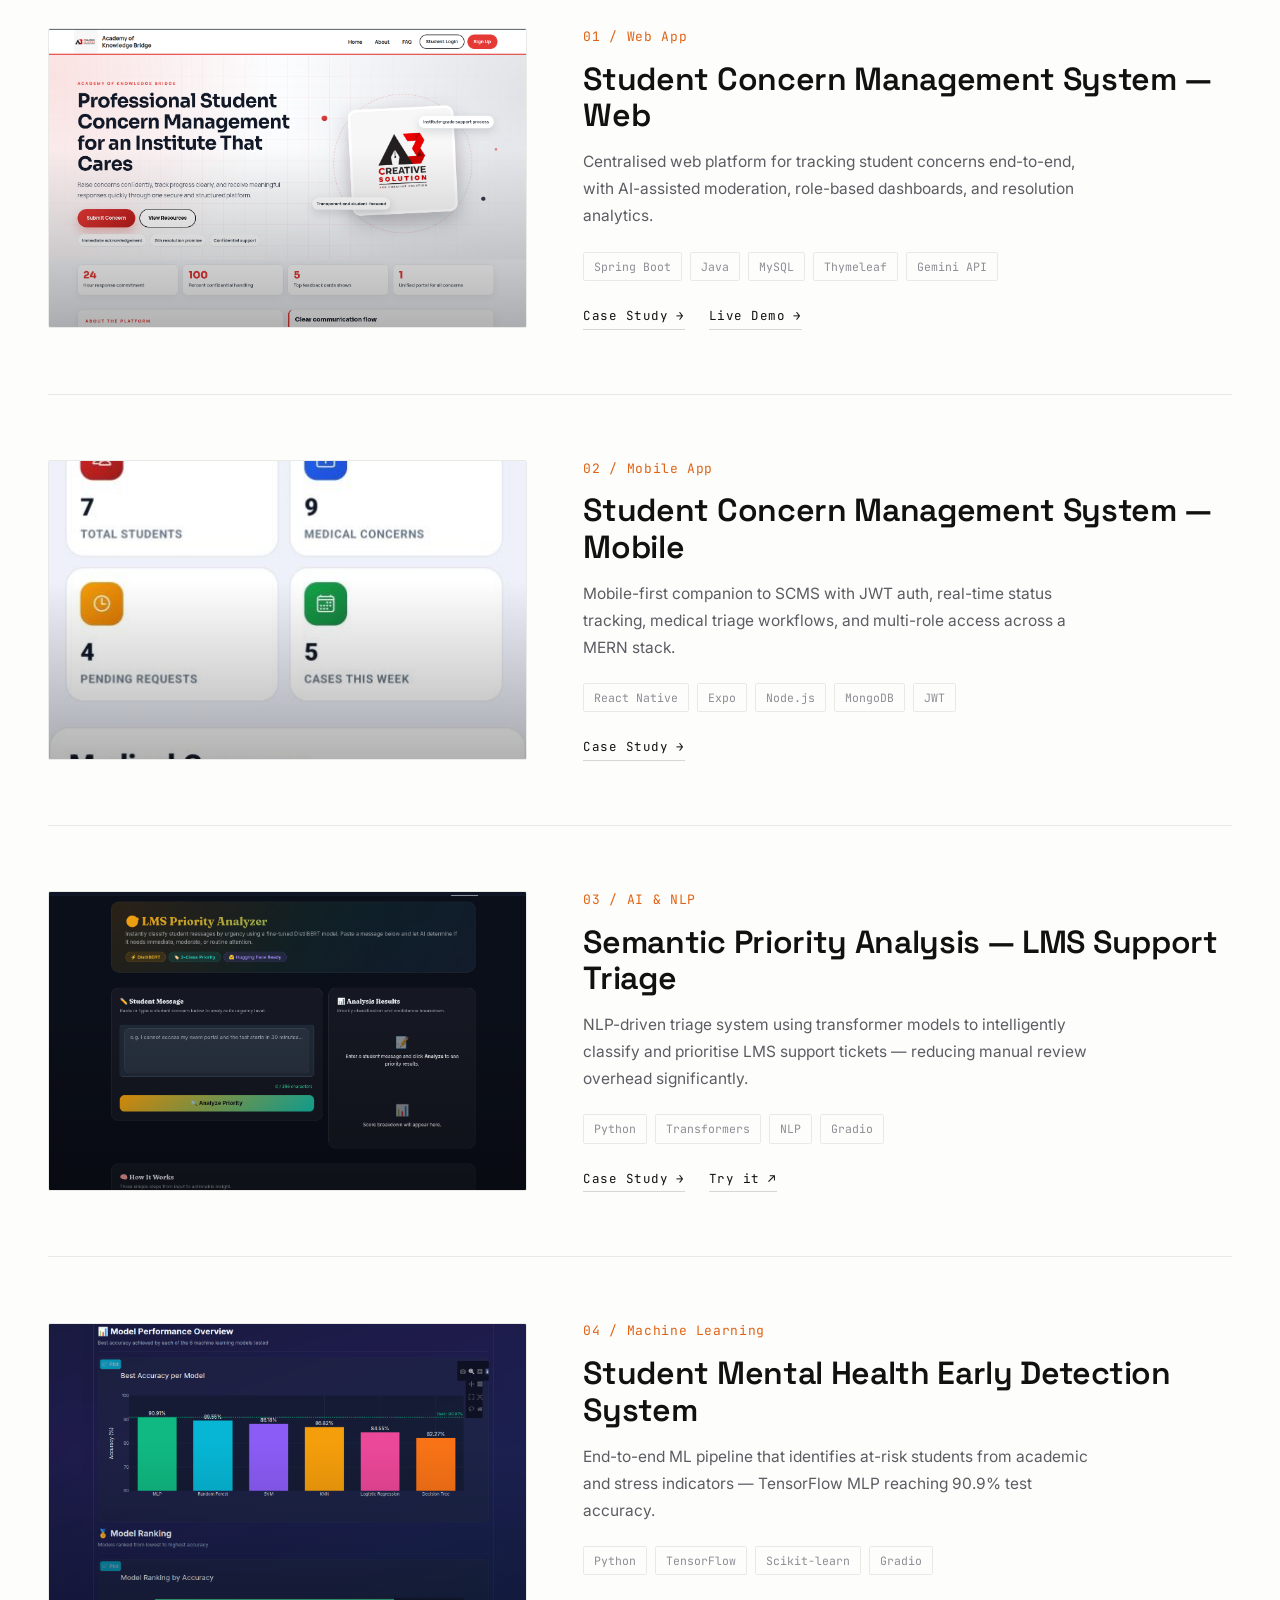
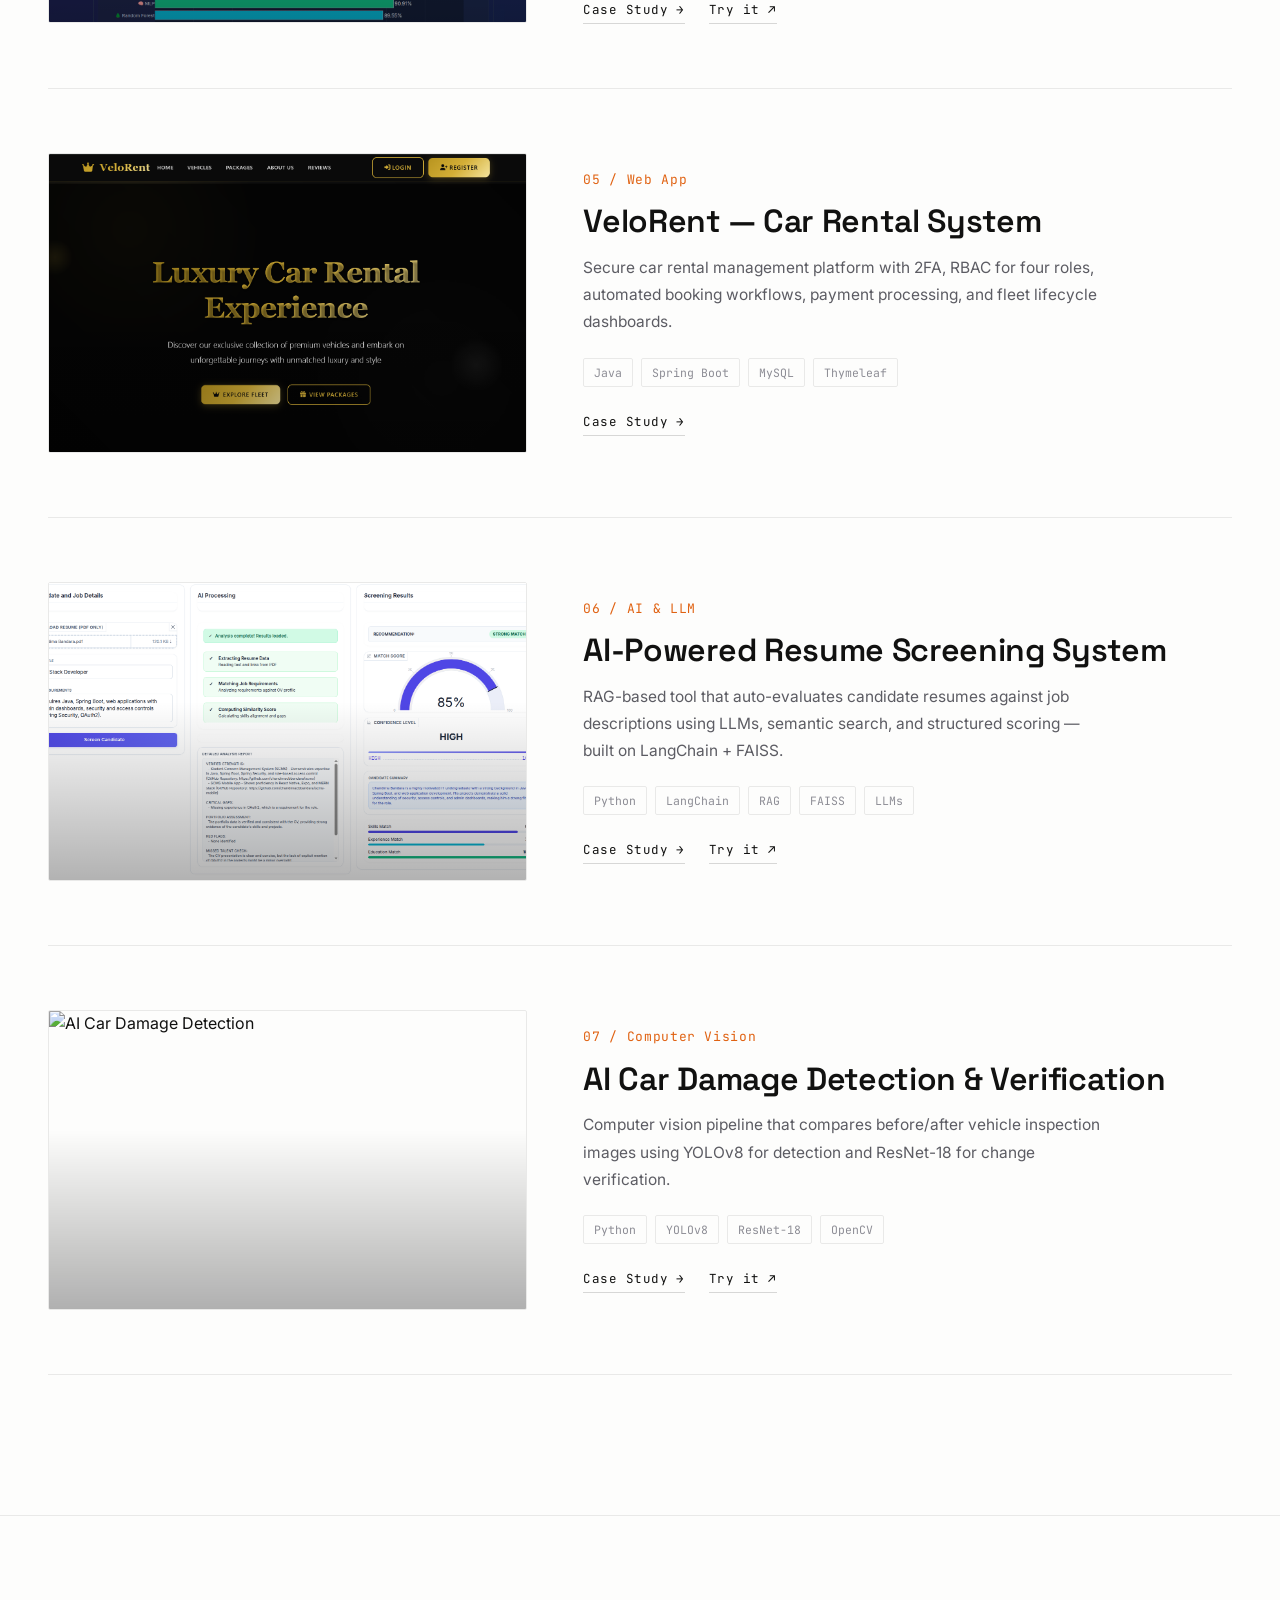
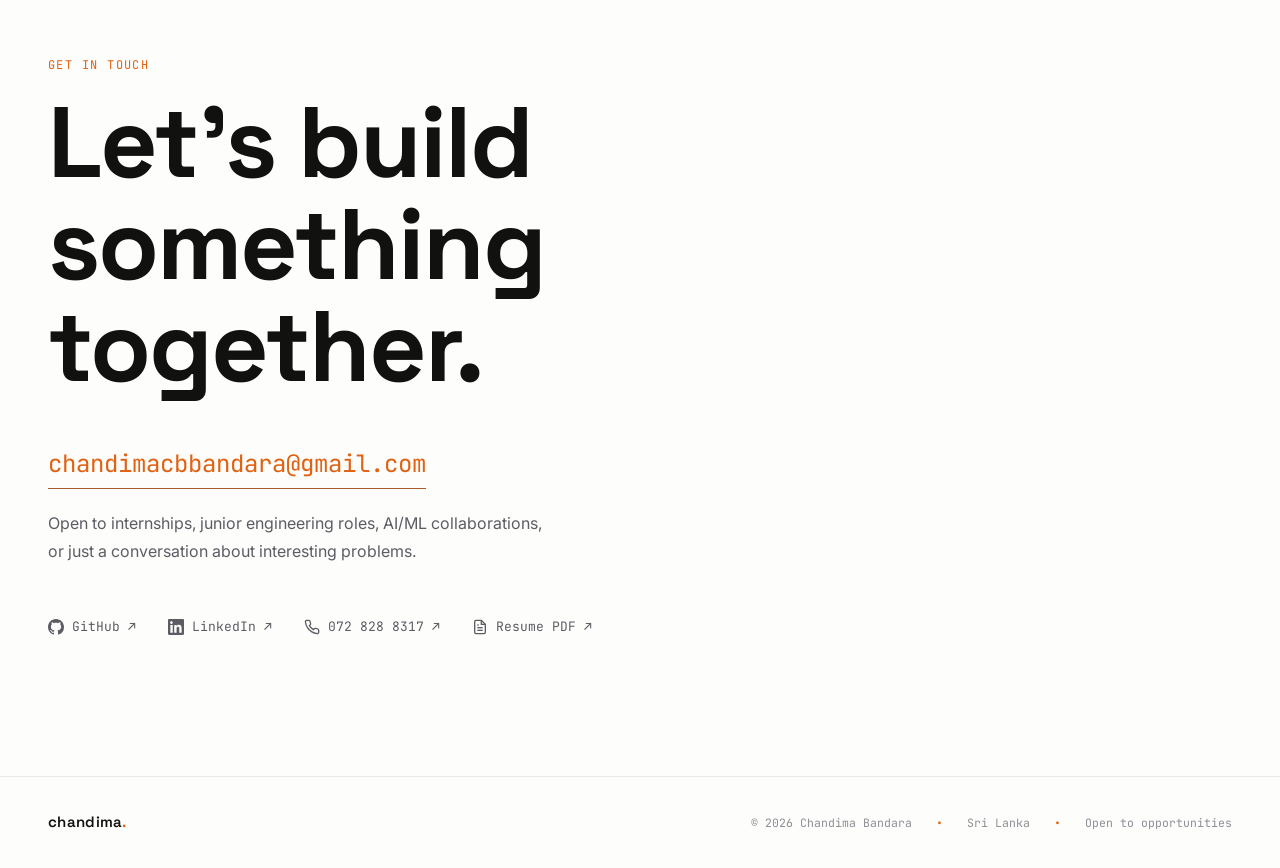
==== commit 4747eb11: "update whole pages" ====
--- a/index.html
+++ b/index.html
@@ -1,407 +1,407 @@
 <!DOCTYPE html>
 <html lang="en">
-	<head>
-		<meta charset="UTF-8" />
-		<meta name="viewport" content="width=device-width, initial-scale=1.0" />
-		<meta name="description" content="Portfolio of Chandima Bandara – Data Science specialist, Full-Stack Developer, and ML Engineer. Explore projects in web development, mobile apps, and AI." />
-		<title>Chandima Bandara | Portfolio</title>
-		<link rel="preconnect" href="https://fonts.googleapis.com" />
-		<link rel="preconnect" href="https://fonts.gstatic.com" crossorigin />
-		<link href="https://fonts.googleapis.com/css2?family=Poppins:wght@300;400;500;600;700&display=swap" rel="stylesheet" />
-		<link rel="icon" type="image/svg+xml" href="assets/icons/favicon.svg" />
-		<link rel="stylesheet" href="css/styles.css" />
-	</head>
-	<body class="theme-light">
-		<!-- Page Loader -->
-		<div class="page-loader">
-			<div class="loader-spinner"></div>
-		</div>
-
-		<div class="scroll-progress" id="scrollProgress"></div>
-
-		<header class="site-header" id="siteHeader">
-			<nav class="navbar">
-				<a class="logo" href="index.html">CB<span class="logo-dot">.</span></a>
-				<button class="nav-toggle" aria-label="Open menu">
-					<span></span><span></span><span></span>
-				</button>
-				<div class="nav-links">
-					<a href="#home">Home</a>
-					<a href="#about">About</a>
-					<a href="#projects">Projects</a>
-					<a href="#contact">Contact</a>
-				</div>
-				<button class="theme-toggle" aria-label="Toggle dark mode">
-					<span class="theme-icon">☾</span>
-				</button>
-			</nav>
-		</header>
-
-		<main>
-			<section id="home" class="hero">
-				<!-- Hero Canvas -->
-				<canvas id="heroCanvas"></canvas>
-
-				<div class="hero-content">
-					<div class="avail-badge hero-entrance hero-entrance-delay-1">
-						<span class="avail-dot"></span>
-						Available for opportunities
-					</div>
-					<h1 class="hero-entrance hero-entrance-delay-2">Hi, I'm Chandima Bandara</h1>
-					<p class="hero-subtitle hero-entrance hero-entrance-delay-3">
-						<span class="typewriter" data-phrases="Undergraduate @ SLIIT|Data Science Specialist|Full-Stack Developer|ML Engineer"></span>
-					</p>
-					<div class="hero-actions hero-entrance hero-entrance-delay-4">
-						<a class="btn primary" href="#projects">View My Projects</a>
-						<a class="btn ghost" href="assets/docs/Chandima%20Bandara.pdf" target="_blank" rel="noopener">Download CV</a>
-					</div>
-					<div class="hero-social hero-entrance hero-entrance-delay-5">
-						<a href="https://github.com/chandimacbbandara" target="_blank" rel="noopener" aria-label="GitHub">
-							<svg viewBox="0 0 24 24" fill="currentColor"><path d="M12 0C5.37 0 0 5.37 0 12c0 5.31 3.435 9.795 8.205 11.385.6.105.825-.255.825-.57 0-.285-.015-1.23-.015-2.235-3.015.555-3.795-.735-4.035-1.41-.135-.345-.72-1.41-1.23-1.695-.42-.225-1.02-.78-.015-.795.945-.015 1.62.87 1.845 1.23 1.08 1.815 2.805 1.305 3.495.99.105-.78.42-1.305.765-1.605-2.67-.3-5.46-1.335-5.46-5.925 0-1.305.465-2.385 1.23-3.225-.12-.3-.54-1.53.12-3.18 0 0 1.005-.315 3.3 1.23.96-.27 1.98-.405 3-.405s2.04.135 3 .405c2.295-1.56 3.3-1.23 3.3-1.23.66 1.65.24 2.88.12 3.18.765.84 1.23 1.905 1.23 3.225 0 4.605-2.805 5.625-5.475 5.925.435.375.81 1.095.81 2.22 0 1.605-.015 2.895-.015 3.3 0 .315.225.69.825.57A12.02 12.02 0 0024 12c0-6.63-5.37-12-12-12z"/></svg>
-						</a>
-						<a href="https://www.linkedin.com/in/chandima-bandara-b79aba301" target="_blank" rel="noopener" aria-label="LinkedIn">
-							<svg viewBox="0 0 24 24" fill="currentColor"><path d="M22.23 0H1.77C.8 0 0 .77 0 1.72v20.56C0 23.23.8 24 1.77 24h20.46c.98 0 1.77-.77 1.77-1.72V1.72C24 .77 23.2 0 22.23 0zM7.12 20.45H3.56V9h3.56v11.45zM5.34 7.43a2.06 2.06 0 1 1 0-4.11 2.06 2.06 0 0 1 0 4.11zm15.11 13.02h-3.56v-5.6c0-1.34-.03-3.05-1.86-3.05-1.86 0-2.14 1.45-2.14 2.95v5.7H9.33V9h3.42v1.56h.05c.48-.9 1.64-1.85 3.37-1.85 3.6 0 4.27 2.37 4.27 5.45v6.29z"/></svg>
-						</a>
-						<a href="mailto:chandimacbbandara@gmail.com" aria-label="Email">
-							<svg viewBox="0 0 24 24" fill="none" stroke="currentColor" stroke-width="2"><rect x="2" y="4" width="20" height="16" rx="2"/><path d="M22 7l-10 7L2 7"/></svg>
-						</a>
-					</div>
-				</div>
-				<div class="hero-image hero-entrance">
-					<div class="profile-frame">
-						<img src="assets/images/chandima.png" alt="Chandima Bandara" loading="lazy" />
-					</div>
-				</div>
-			</section>
-
-			<section id="about" class="about section reveal">
-				<div class="section-heading">
-					<h2>About Me</h2>
-					<p>Undergraduate BSc (Hons) in IT, specializing in Data Science.</p>
-				</div>
-				<div class="about-grid">
-					<div class="about-text">
-						<p>
-							Highly motivated IT undergraduate with hands-on experience building
-							full-stack web &amp; mobile applications, training machine learning models,
-							and deploying intelligent AI systems. Passionate about bridging the gap
-							between cutting-edge AI research and real-world software products —
-							from RAG pipelines and LLM-powered tools to computer vision systems,
-							Spring Boot backends, and React Native apps. Seeking internship or
-							entry-level Software / AI Engineering roles.
-						</p>
-					</div>
-					<div class="skill-categories stagger-children">
-						<div class="skill-category">
-							<div class="skill-category-label">Languages</div>
-							<div class="skills-grid">
-								<span class="badge">Python</span>
-								<span class="badge">Java</span>
-								<span class="badge">JavaScript</span>
-								<span class="badge">SQL</span>
-							</div>
-						</div>
-						<div class="skill-category">
-							<div class="skill-category-label">Frameworks &amp; Tools</div>
-							<div class="skills-grid">
-								<span class="badge">Spring Boot</span>
-								<span class="badge">React Native</span>
-								<span class="badge">Node.js</span>
-								<span class="badge">LangChain</span>
-								<span class="badge">Gradio</span>
-								<span class="badge">Thymeleaf</span>
-								<span class="badge">Expo</span>
-							</div>
-						</div>
-						<div class="skill-category">
-							<div class="skill-category-label">AI / ML &amp; Computer Vision</div>
-							<div class="skills-grid">
-								<span class="badge">Machine Learning</span>
-								<span class="badge">TensorFlow</span>
-								<span class="badge">PyTorch</span>
-								<span class="badge">Scikit-learn</span>
-								<span class="badge">YOLOv8</span>
-								<span class="badge">OpenCV</span>
-								<span class="badge">RAG Pipelines</span>
-								<span class="badge">FAISS</span>
-								<span class="badge">LLMs</span>
-								<span class="badge">HuggingFace</span>
-								<span class="badge">NLP / Transformers</span>
-							</div>
-						</div>
-						<div class="skill-category">
-							<div class="skill-category-label">Databases &amp; DevOps</div>
-							<div class="skills-grid">
-								<span class="badge">MongoDB</span>
-								<span class="badge">MySQL</span>
-								<span class="badge">Git</span>
-								<span class="badge">REST APIs</span>
-								<span class="badge">Postman</span>
-							</div>
-						</div>
-					</div>
-				</div>
-
-				<div class="stats-row reveal-scale">
-					<div class="stat-card">
-						<div class="stat-number" data-target="7" data-suffix="+">0+</div>
-						<div class="stat-label">Projects Completed</div>
-					</div>
-					<div class="stat-card">
-						<div class="stat-number" data-target="25" data-suffix="+">0+</div>
-						<div class="stat-label">Technologies</div>
-					</div>
-					<div class="stat-card">
-						<div class="stat-number" data-target="5" data-suffix="+">0+</div>
-						<div class="stat-label">AI / ML Models</div>
-					</div>
-					<div class="stat-card">
-						<div class="stat-number" data-target="3" data-suffix="">0</div>
-						<div class="stat-label">Live Deployments</div>
-					</div>
-				</div>
-			</section>
-
-			<section id="projects" class="projects section reveal">
-				<div class="section-heading">
-					<h2>My Projects</h2>
-					<p>Selected work showcasing web, mobile, and AI solutions.</p>
-				</div>
-
-				<div class="project-filters">
-					<button class="filter-btn active" data-filter="all">All Projects</button>
-					<button class="filter-btn" data-filter="web">Web Apps</button>
-					<button class="filter-btn" data-filter="mobile">Mobile Apps</button>
-					<button class="filter-btn" data-filter="ai">AI &amp; ML</button>
-				</div>
-
-				<div class="projects-grid stagger-children">
-					<!-- Project 1 -->
-					<div class="project-card reveal-scale" data-category="web">
-						<div class="card-thumb">
-							<span class="card-category">Web App</span>
-							<img src="assets/images/SCMS/Screenshot from 2026-04-30 23-38-25.png" alt="Student Concern Management System (SCMS) – Web" loading="lazy" />
-						</div>
-						<div class="card-body">
-							<h3>Student Concern Management System (SCMS) – Web</h3>
-							<p>Web platform for streamlined student concern tracking.</p>
-							<div class="card-tags">
-								<span class="card-tag">Spring Boot</span>
-								<span class="card-tag">Java</span>
-								<span class="card-tag">MySQL</span>
-							</div>
-							<div class="project-card-links">
-								<a href="scms-web.html" class="link">View Details →</a>
-								<a href="http://168.231.122.124:8070/" target="_blank" class="link">Try it →</a>
-							</div>
-						</div>
-					</div>
-
-					<!-- Project 2 -->
-					<div class="project-card reveal-scale" data-category="mobile">
-						<div class="card-thumb">
-							<span class="card-category">Mobile App</span>
-							<img src="https://raw.githubusercontent.com/chandimacbbandara/SCMS-University-Project/main/src/main/resources/static/images/img4.jpeg" alt="Student Concern Management System (SCMS) – Mobile" loading="lazy" />
-						</div>
-						<div class="card-body">
-							<h3>Student Concern Management System (SCMS) – Mobile</h3>
-							<p>Mobile app for student concerns with secure authentication.</p>
-							<div class="card-tags">
-								<span class="card-tag">React Native</span>
-								<span class="card-tag">Node.js</span>
-								<span class="card-tag">Expo</span>
-							</div>
-							<div class="project-card-links">
-								<a href="scms-mobile.html" class="link">View Details →</a>
-							</div>
-						</div>
-					</div>
-
-					<!-- Project 3 -->
-					<div class="project-card reveal-scale" data-category="ai">
-						<div class="card-thumb">
-							<span class="card-category">AI / NLP</span>
-							<img src="assets/images/semantic-priority/home.png" alt="Semantic Priority Analysis – LMS Support Triage" loading="lazy" />
-						</div>
-						<div class="card-body">
-							<h3>Semantic Priority Analysis – LMS Support Triage</h3>
-							<p>NLP-driven triage system for support ticket prioritization.</p>
-							<div class="card-tags">
-								<span class="card-tag">Python</span>
-								<span class="card-tag">Transformers</span>
-								<span class="card-tag">NLP</span>
-							</div>
-							<div class="project-card-links">
-								<a href="semantic-priority.html" class="link">View Details →</a>
-								<a href="https://huggingface.co/spaces/chandimabandara/lms-priority-analyser" target="_blank" class="link">Try it →</a>
-							</div>
-						</div>
-					</div>
-
-					<!-- Project 4 -->
-					<div class="project-card reveal-scale" data-category="ai">
-						<div class="card-thumb">
-							<span class="card-category">Machine Learning</span>
-							<img src="assets/images/stress prediction AI/home.png" alt="Student Mental Health Early Detection System" loading="lazy" />
-						</div>
-						<div class="card-body">
-							<h3>Student Mental Health Early Detection System</h3>
-							<p>Predictive system for early mental health risk detection.</p>
-							<div class="card-tags">
-								<span class="card-tag">Python</span>
-								<span class="card-tag">ML</span>
-								<span class="card-tag">Scikit-learn</span>
-							</div>
-							<div class="project-card-links">
-								<a href="mental-health.html" class="link">View Details →</a>
-								<a href="https://huggingface.co/spaces/chandimabandara/stress-level-prediction-ai" target="_blank" class="link">Try it →</a>
-							</div>
-						</div>
-					</div>
-
-					<!-- Project 5 -->
-					<div class="project-card reveal-scale" data-category="web">
-						<div class="card-thumb">
-							<span class="card-category">Web App</span>
-							<img src="assets/images/VeloRent/Screenshot 2025-10-24 110126.png" alt="VeloRent – Car Rental System" loading="lazy" />
-						</div>
-						<div class="card-body">
-							<h3>VeloRent – Car Rental System</h3>
-							<p>Secure car rental management system with role-based access.</p>
-							<div class="card-tags">
-								<span class="card-tag">Java</span>
-								<span class="card-tag">Spring Boot</span>
-								<span class="card-tag">MySQL</span>
-							</div>
-							<div class="project-card-links">
-								<a href="velorent.html" class="link">View Details →</a>
-							</div>
-						</div>
-					</div>
-
-				<!-- Project 6 -->
-				<div class="project-card reveal-scale" data-category="ai">
-					<div class="card-thumb">
-						<span class="card-category">AI / LLM</span>
-						<img src="assets/images/resume screening/home.png" alt="AI-Powered Resume Screening System" loading="lazy" />
-					</div>
-					<div class="card-body">
-						<h3>AI-Powered Resume Screening System</h3>
-						<p>RAG-based intelligent tool that auto-evaluates candidates with LLMs.</p>
-						<div class="card-tags">
-							<span class="card-tag">Python</span>
-							<span class="card-tag">LangChain</span>
-							<span class="card-tag">RAG</span>
-							<span class="card-tag">FAISS</span>
-						</div>
-						<div class="project-card-links">
-							<a href="resume-screening.html" class="link">View Details →</a>
-							<a href="https://huggingface.co/spaces/chandimabandara/Resume-Screening-System" target="_blank" class="link">Try it →</a>
-						</div>
-					</div>
-				</div>
-
-				<!-- Project 7 -->
-				<div class="project-card reveal-scale" data-category="ai">
-					<div class="card-thumb">
-						<span class="card-category">AI / Computer Vision</span>
-						<img src="https://raw.githubusercontent.com/chandimacbbandara/AI-Car-Damage-Detection-System/main/evidence/Screenshot%20from%202026-06-09%2014-32-03.png" alt="AI Car Damage Detection System" loading="lazy" />
-					</div>
-					<div class="card-body">
-						<h3>AI Car Damage Detection &amp; Verification</h3>
-						<p>Computer vision pipeline to detect new vehicle damage between before/after inspection photos.</p>
-						<div class="card-tags">
-							<span class="card-tag">Python</span>
-							<span class="card-tag">YOLOv8</span>
-							<span class="card-tag">ResNet-18</span>
-							<span class="card-tag">OpenCV</span>
-						</div>
-						<div class="project-card-links">
-							<a href="car-damage-detection.html" class="link">View Details →</a>
-							<a href="https://huggingface.co/spaces/chandimabandara/AI-Car-Damage-Detection-System" target="_blank" class="link">Try it →</a>
-						</div>
-					</div>
-				</div>
-
-				</div>
-			</section>
-
-			<!-- Contact Section -->
-			<section id="contact" class="contact-section reveal">
-				<div class="section-heading">
-					<h2>Let's Connect</h2>
-					<p>Feel free to reach out for collaborations, opportunities, or just a friendly tech chat.</p>
-				</div>
-				<div class="contact-cards stagger-children">
-					<a href="mailto:chandimacbbandara@gmail.com" class="contact-card">
-						<div class="contact-card-icon">
-							<svg viewBox="0 0 24 24" fill="none" stroke="currentColor" stroke-width="2" stroke-linecap="round" stroke-linejoin="round"><path d="M4 4h16c1.1 0 2 .9 2 2v12c0 1.1-.9 2-2 2H4c-1.1 0-2-.9-2-2V6c0-1.1.9-2 2-2z"></path><polyline points="22,6 12,13 2,6"></polyline></svg>
-						</div>
-						<h3>Email</h3>
-						<p>chandimacbbandara@gmail.com</p>
-					</a>
-					<a href="tel:0728288317" class="contact-card">
-						<div class="contact-card-icon">
-							<svg viewBox="0 0 24 24" fill="none" stroke="currentColor" stroke-width="2" stroke-linecap="round" stroke-linejoin="round"><path d="M22 16.92v3a2 2 0 0 1-2.18 2 19.79 19.79 0 0 1-8.63-3.07 19.5 19.5 0 0 1-6-6 19.79 19.79 0 0 1-3.07-8.67A2 2 0 0 1 4.11 2h3a2 2 0 0 1 2 1.72 12.84 12.84 0 0 0 .7 2.81 2 2 0 0 1-.45 2.11L8.09 9.91a16 16 0 0 0 6 6l1.27-1.27a2 2 0 0 1 2.11-.45 12.84 12.84 0 0 0 2.81.7A2 2 0 0 1 22 16.92z"></path></svg>
-						</div>
-						<h3>Phone</h3>
-						<p>072 828 8317 / 077 728 4169</p>
-					</a>
-					<a href="https://www.linkedin.com/in/chandima-bandara-b79aba301" target="_blank" rel="noopener" class="contact-card">
-						<div class="contact-card-icon">
-							<svg viewBox="0 0 24 24" fill="currentColor"><path d="M19 0h-14c-2.761 0-5 2.239-5 5v14c0 2.761 2.239 5 5 5h14c2.762 0 5-2.239 5-5v-14c0-2.761-2.238-5-5-5zm-11 19h-3v-11h3v11zm-1.5-12.268c-.966 0-1.75-.79-1.75-1.764s.784-1.764 1.75-1.764 1.75.79 1.75 1.764-.783 1.764-1.75 1.764zm13.5 12.268h-3v-5.604c0-3.368-4-3.113-4 0v5.604h-3v-11h3v1.765c1.396-2.586 7-2.777 7 2.476v6.759z"/></svg>
-						</div>
-						<h3>LinkedIn</h3>
-						<p>chandima-bandara-b79aba301</p>
-					</a>
-				</div>
-			</section>
-		</main>
-
-		<footer class="site-footer">
-			<div class="footer-grid">
-				<div class="footer-brand">
-					<a class="logo" href="index.html">CB<span class="logo-dot">.</span></a>
-					<p>Building impactful solutions with code, data science, and creativity.</p>
-				</div>
-				<div class="footer-col">
-					<h3>Contact</h3>
-					<a href="mailto:chandimacbbandara@gmail.com">chandimacbbandara@gmail.com</a>
-					<a href="tel:0728288317">072 828 8317</a>
-					<a href="tel:0777284169">077 728 4169</a>
-				</div>
-				<div class="footer-col">
-					<h3>Social</h3>
-					<div class="social-row">
-						<a href="https://github.com/chandimacbbandara" target="_blank" rel="noopener" aria-label="GitHub">
-							<svg viewBox="0 0 24 24" fill="currentColor"><path d="M12 0C5.37 0 0 5.37 0 12c0 5.31 3.435 9.795 8.205 11.385.6.105.825-.255.825-.57 0-.285-.015-1.23-.015-2.235-3.015.555-3.795-.735-4.035-1.41-.135-.345-.72-1.41-1.23-1.695-.42-.225-1.02-.78-.015-.795.945-.015 1.62.87 1.845 1.23 1.08 1.815 2.805 1.305 3.495.99.105-.78.42-1.305.765-1.605-2.67-.3-5.46-1.335-5.46-5.925 0-1.305.465-2.385 1.23-3.225-.12-.3-.54-1.53.12-3.18 0 0 1.005-.315 3.3 1.23.96-.27 1.98-.405 3-.405s2.04.135 3 .405c2.295-1.56 3.3-1.23 3.3-1.23.66 1.65.24 2.88.12 3.18.765.84 1.23 1.905 1.23 3.225 0 4.605-2.805 5.625-5.475 5.925.435.375.81 1.095.81 2.22 0 1.605-.015 2.895-.015 3.3 0 .315.225.69.825.57A12.02 12.02 0 0024 12c0-6.63-5.37-12-12-12z"/></svg>
-						</a>
-						<a href="https://www.linkedin.com/in/chandima-bandara-b79aba301" target="_blank" rel="noopener" aria-label="LinkedIn">
-							<svg viewBox="0 0 24 24" fill="currentColor"><path d="M22.23 0H1.77C.8 0 0 .77 0 1.72v20.56C0 23.23.8 24 1.77 24h20.46c.98 0 1.77-.77 1.77-1.72V1.72C24 .77 23.2 0 22.23 0zM7.12 20.45H3.56V9h3.56v11.45zM5.34 7.43a2.06 2.06 0 1 1 0-4.11 2.06 2.06 0 0 1 0 4.11zm15.11 13.02h-3.56v-5.6c0-1.34-.03-3.05-1.86-3.05-1.86 0-2.14 1.45-2.14 2.95v5.7H9.33V9h3.42v1.56h.05c.48-.9 1.64-1.85 3.37-1.85 3.6 0 4.27 2.37 4.27 5.45v6.29z"/></svg>
-						</a>
-						<a href="mailto:chandimacbbandara@gmail.com" aria-label="Email">
-							<svg viewBox="0 0 24 24" fill="none" stroke="currentColor" stroke-width="2"><rect x="2" y="4" width="20" height="16" rx="2"/><path d="M22 7l-10 7L2 7"/></svg>
-						</a>
-					</div>
-				</div>
-			</div>
-			<div class="footer-bottom">
-				<p class="footer-copy">© 2026 Chandima Bandara · Crafted with passion</p>
-			</div>
-		</footer>
-
-		<button class="scroll-top" id="scrollTop" aria-label="Scroll to top">
-			<svg viewBox="0 0 24 24" fill="none" stroke="currentColor" stroke-width="2.5" stroke-linecap="round" stroke-linejoin="round"><path d="M18 15l-6-6-6 6"/></svg>
-		</button>
-
-		<div class="lightbox" id="lightbox" aria-hidden="true">
-			<button class="lightbox-close" type="button" aria-label="Close image">×</button>
-			<img class="lightbox-image" src="" alt="" />
-		</div>
-
-		<!-- Cursor Glow Dynamic Element -->
-		<div class="cursor-glow"></div>
-
-		<script src="js/main.js"></script>
-	</body>
+<head>
+  <meta charset="UTF-8" />
+  <meta name="viewport" content="width=device-width, initial-scale=1.0" />
+  <meta name="description" content="Chandima Bandara — IT undergraduate specialising in Data Science. Building web apps, AI systems and data products." />
+  <title>Chandima Bandara — Portfolio</title>
+  <link rel="preconnect" href="https://fonts.googleapis.com" />
+  <link rel="preconnect" href="https://fonts.gstatic.com" crossorigin />
+  <link href="https://fonts.googleapis.com/css2?family=Space+Grotesk:wght@400;500;600;700&family=Inter:wght@400;500;600&family=JetBrains+Mono:wght@400;500&display=swap" rel="stylesheet" />
+  <link rel="icon" type="image/svg+xml" href="assets/icons/favicon.svg" />
+  <link rel="stylesheet" href="css/styles.css" />
+</head>
+<body>
+
+<!-- Grain overlay -->
+<div class="grain"></div>
+
+<!-- Custom cursor -->
+<div class="cursor-dot" id="cdot"></div>
+<div class="cursor-ring" id="cring"></div>
+
+<!-- Page Loader -->
+<div class="page-loader">
+  <div class="loader-logo">CB<span>.</span></div>
+  <div class="loader-bar"></div>
+</div>
+
+<!-- Scroll progress -->
+<div id="scrollProgress"></div>
+
+<!-- ============ NAV ============ -->
+<header class="site-header" id="siteHeader">
+  <nav class="wrap">
+    <a href="#home" class="logo">chandima<span class="logo-dot">.</span></a>
+    <ul class="nav-links">
+      <li><a href="#home" class="active">home</a></li>
+      <li><a href="#about">about</a></li>
+      <li><a href="#skills">skills</a></li>
+      <li><a href="#projects">projects</a></li>
+      <li><a href="#contact">contact</a></li>
+    </ul>
+    <div class="header-actions">
+      <button class="theme-toggle" id="themeToggle" aria-label="Toggle theme">
+        <svg class="sun" viewBox="0 0 24 24" fill="none" stroke="currentColor" stroke-width="2" stroke-linecap="round" stroke-linejoin="round"><circle cx="12" cy="12" r="5"></circle><line x1="12" y1="1" x2="12" y2="3"></line><line x1="12" y1="21" x2="12" y2="23"></line><line x1="4.22" y1="4.22" x2="5.64" y2="5.64"></line><line x1="18.36" y1="18.36" x2="19.78" y2="19.78"></line><line x1="1" y1="12" x2="3" y2="12"></line><line x1="21" y1="12" x2="23" y2="12"></line><line x1="4.22" y1="19.78" x2="5.64" y2="18.36"></line><line x1="18.36" y1="5.64" x2="19.78" y2="4.22"></line></svg>
+        <svg class="moon" viewBox="0 0 24 24" fill="none" stroke="currentColor" stroke-width="2" stroke-linecap="round" stroke-linejoin="round"><path d="M21 12.79A9 9 0 1 1 11.21 3 7 7 0 0 0 21 12.79z"></path></svg>
+      </button>
+      <button class="nav-toggle" id="burger" aria-label="Open menu">
+        <span></span><span></span><span></span>
+      </button>
+    </div>
+  </nav>
+</header>
+
+<div class="mobile-panel" id="mobilePanel">
+  <a href="#home">home</a>
+  <a href="#about">about</a>
+  <a href="#skills">skills</a>
+  <a href="#projects">projects</a>
+  <a href="#contact">contact</a>
+</div>
+
+<!-- ============ HERO ============ -->
+<section id="home" class="hero" style="border-top:none; padding-top:0;">
+  <div class="signal-field" id="signalField">
+    <svg preserveAspectRatio="none" viewBox="0 0 1280 800">
+      <path class="signal-line" d="M0,140 C 320,60 640,240 1280,110" style="animation-duration:52s;" />
+      <path class="signal-line" d="M0,600 C 360,680 700,500 1280,620" style="animation-duration:64s; animation-direction:reverse;" />
+      <path class="signal-line" d="M0,380 C 420,280 860,460 1280,360" style="animation-duration:46s;" />
+    </svg>
+    <div class="signal-glow" id="signalGlow"></div>
+  </div>
+
+  <div class="wrap">
+    <div class="hero-inner">
+      <div>
+        <p class="hero-label">Hello, I'm Chandima Bandara</p>
+        <h1>Building digital<br />experiences with <em>code, data</em> and AI.</h1>
+        <div class="hero-type">
+          <span>I build&nbsp;</span>
+          <span class="accent-word" id="typeTarget" data-phrases="Web Applications|AI Systems|Data Products|ML Models|Digital Tools">Web Applications</span>
+          <span class="type-cursor"></span>
+        </div>
+        <p class="hero-sub">IT undergraduate specialising in Data Science at SLIIT. I build full-stack web apps, train ML models, and deploy intelligent AI systems — from RAG pipelines to computer vision to Spring Boot backends.</p>
+        <div class="hero-ctas">
+          <a href="#projects" class="btn btn-primary">View Projects <span class="arrow">→</span></a>
+          <a href="assets/docs/Chandima%20Bandara.pdf" target="_blank" rel="noopener" class="btn btn-ghost">Download CV <span class="arrow">→</span></a>
+        </div>
+        <div class="hero-social">
+          <span class="hero-social-label">Find me on</span>
+          <!-- GitHub -->
+          <a href="https://github.com/chandimacbbandara" target="_blank" rel="noopener" aria-label="GitHub" data-cursor="hover">
+            <svg viewBox="0 0 24 24" fill="currentColor"><path d="M12 0C5.37 0 0 5.37 0 12c0 5.31 3.435 9.795 8.205 11.385.6.105.825-.255.825-.57 0-.285-.015-1.23-.015-2.235-3.015.555-3.795-.735-4.035-1.41-.135-.345-.72-1.41-1.23-1.695-.42-.225-1.02-.78-.015-.795.945-.015 1.62.87 1.845 1.23 1.08 1.815 2.805 1.305 3.495.99.105-.78.42-1.305.765-1.605-2.67-.3-5.46-1.335-5.46-5.925 0-1.305.465-2.385 1.23-3.225-.12-.3-.54-1.53.12-3.18 0 0 1.005-.315 3.3 1.23.96-.27 1.98-.405 3-.405s2.04.135 3 .405c2.295-1.56 3.3-1.23 3.3-1.23.66 1.65.24 2.88.12 3.18.765.84 1.23 1.905 1.23 3.225 0 4.605-2.805 5.625-5.475 5.925.435.375.81 1.095.81 2.22 0 1.605-.015 2.895-.015 3.3 0 .315.225.69.825.57A12.02 12.02 0 0024 12c0-6.63-5.37-12-12-12z"/></svg>
+          </a>
+          <!-- LinkedIn -->
+          <a href="https://www.linkedin.com/in/chandima-bandara-b79aba301" target="_blank" rel="noopener" aria-label="LinkedIn" data-cursor="hover">
+            <svg viewBox="0 0 24 24" fill="currentColor"><path d="M22.23 0H1.77C.8 0 0 .77 0 1.72v20.56C0 23.23.8 24 1.77 24h20.46c.98 0 1.77-.77 1.77-1.72V1.72C24 .77 23.2 0 22.23 0zM7.12 20.45H3.56V9h3.56v11.45zM5.34 7.43a2.06 2.06 0 1 1 0-4.11 2.06 2.06 0 0 1 0 4.11zm15.11 13.02h-3.56v-5.6c0-1.34-.03-3.05-1.86-3.05-1.86 0-2.14 1.45-2.14 2.95v5.7H9.33V9h3.42v1.56h.05c.48-.9 1.64-1.85 3.37-1.85 3.6 0 4.27 2.37 4.27 5.45v6.29z"/></svg>
+          </a>
+          <!-- Email -->
+          <a href="mailto:chandimacbbandara@gmail.com" aria-label="Email" data-cursor="hover">
+            <svg viewBox="0 0 24 24" fill="none" stroke="currentColor" stroke-width="2" stroke-linecap="round" stroke-linejoin="round"><rect x="2" y="4" width="20" height="16" rx="2"/><path d="M22 7l-10 7L2 7"/></svg>
+          </a>
+        </div>
+      </div>
+
+      <!-- Profile image -->
+      <div class="hero-portrait-wrap">
+        <div class="hero-portrait">
+          <img src="assets/images/chandima.png" alt="Chandima Bandara" loading="eager" />
+        </div>
+      </div>
+    </div>
+  </div>
+
+  <div class="hero-scroll">
+    <span class="scroll-line"></span>scroll
+  </div>
+</section>
+
+<!-- ============ ABOUT ============ -->
+<section id="about">
+  <div class="wrap about-grid">
+    <h2 class="reveal">About</h2>
+    <div class="about-copy">
+      <p class="reveal"><strong>I'm an IT undergraduate at SLIIT specialising in Data Science, with a passion for full-stack software engineering, applied machine learning, and intelligent system design.</strong> I work at the intersection of code and data — building things that are fast, purposeful, and grounded in real problems.</p>
+      <p class="reveal reveal-delay-1">My background spans web and mobile development (Spring Boot, React Native), classical ML (TensorFlow, scikit-learn), and modern AI tooling — RAG pipelines, LangChain, HuggingFace, FAISS. I find the whole stack interesting, from database schema to model evaluation to the interface layer on top.</p>
+      <p class="reveal reveal-delay-2">I care about software that solves real problems. My projects include AI-powered HR tools, computer vision systems for vehicle damage detection, student concern management platforms, and predictive models for mental health risk detection.</p>
+      <div class="about-meta reveal reveal-delay-3">
+        <div><span>Based In</span><p>Sri Lanka</p></div>
+        <div><span>Focus</span><p>Full-stack &amp; Applied AI</p></div>
+        <div><span>Degree</span><p>BSc IT (Data Science) — SLIIT</p></div>
+        <div><span>Availability</span><p>Open to opportunities</p></div>
+      </div>
+    </div>
+  </div>
+</section>
+
+<!-- ============ SKILLS ============ -->
+<section id="skills">
+  <div class="wrap">
+    <div class="skills-head reveal">
+      <h2>Skills &amp; Technologies</h2>
+      <p>Tools I reach for most often, grouped by where they sit in a typical project.</p>
+    </div>
+
+    <div class="skill-group reveal">
+      <span class="cat-name">Languages</span>
+      <div class="skill-items">
+        <span class="skill-pill">Python</span>
+        <span class="skill-pill">Java</span>
+        <span class="skill-pill">JavaScript</span>
+        <span class="skill-pill">SQL</span>
+      </div>
+    </div>
+
+    <div class="skill-group reveal">
+      <span class="cat-name">Frameworks &amp; Tools</span>
+      <div class="skill-items">
+        <span class="skill-pill">Spring Boot</span>
+        <span class="skill-pill">React Native</span>
+        <span class="skill-pill">Node.js</span>
+        <span class="skill-pill">LangChain</span>
+        <span class="skill-pill">Gradio</span>
+        <span class="skill-pill">Thymeleaf</span>
+        <span class="skill-pill">Expo</span>
+      </div>
+    </div>
+
+    <div class="skill-group reveal">
+      <span class="cat-name">AI / ML &amp; Computer Vision</span>
+      <div class="skill-items">
+        <span class="skill-pill">Machine Learning</span>
+        <span class="skill-pill">TensorFlow</span>
+        <span class="skill-pill">PyTorch</span>
+        <span class="skill-pill">Scikit-learn</span>
+        <span class="skill-pill">YOLOv8</span>
+        <span class="skill-pill">OpenCV</span>
+        <span class="skill-pill">RAG Pipelines</span>
+        <span class="skill-pill">FAISS</span>
+        <span class="skill-pill">LLMs</span>
+        <span class="skill-pill">HuggingFace</span>
+        <span class="skill-pill">NLP / Transformers</span>
+      </div>
+    </div>
+
+    <div class="skill-group reveal">
+      <span class="cat-name">Databases &amp; DevOps</span>
+      <div class="skill-items">
+        <span class="skill-pill">MongoDB</span>
+        <span class="skill-pill">MySQL</span>
+        <span class="skill-pill">Git</span>
+        <span class="skill-pill">REST APIs</span>
+        <span class="skill-pill">Postman</span>
+      </div>
+    </div>
+  </div>
+</section>
+
+<!-- ============ PROJECTS ============ -->
+<section id="projects">
+  <div class="wrap">
+    <div class="projects-head reveal">
+      <span class="eyebrow">Selected Work</span>
+      <h2>Projects &amp; case studies</h2>
+    </div>
+
+    <!-- Filters -->
+    <div class="project-filters reveal">
+      <button class="filter-btn active" data-filter="all">all</button>
+      <button class="filter-btn" data-filter="web">web apps</button>
+      <button class="filter-btn" data-filter="mobile">mobile</button>
+      <button class="filter-btn" data-filter="ai">ai &amp; ml</button>
+    </div>
+
+    <div class="projects-list">
+
+      <!-- 01 SCMS Web -->
+      <div class="project reveal" data-category="web">
+        <div class="project-media" data-cursor="view">
+          <img src="assets/images/SCMS/Screenshot from 2026-04-30 23-38-25.png" alt="SCMS Web Application" loading="lazy" />
+        </div>
+        <div class="project-info">
+          <span class="index">01 / Web App</span>
+          <h3>Student Concern Management System — Web</h3>
+          <p>Centralised web platform for tracking student concerns end-to-end, with AI-assisted moderation, role-based dashboards, and resolution analytics.</p>
+          <div class="project-tech">
+            <span>Spring Boot</span><span>Java</span><span>MySQL</span><span>Thymeleaf</span><span>Gemini API</span>
+          </div>
+          <div class="project-links">
+            <a href="scms-web.html" data-cursor="hover">Case Study <span class="arrow">→</span></a>
+            <a href="http://168.231.122.124:8070/" target="_blank" rel="noopener" data-cursor="hover">Live Demo <span class="arrow">→</span></a>
+          </div>
+        </div>
+      </div>
+
+      <!-- 02 SCMS Mobile -->
+      <div class="project reveal" data-category="mobile">
+        <div class="project-media" data-cursor="view">
+          <img src="assets/images/SCMS-mobile/1778121987356.jpeg" alt="SCMS Mobile App" loading="lazy" />
+        </div>
+        <div class="project-info">
+          <span class="index">02 / Mobile App</span>
+          <h3>Student Concern Management System — Mobile</h3>
+          <p>Mobile-first companion to SCMS with JWT auth, real-time status tracking, medical triage workflows, and multi-role access across a MERN stack.</p>
+          <div class="project-tech">
+            <span>React Native</span><span>Expo</span><span>Node.js</span><span>MongoDB</span><span>JWT</span>
+          </div>
+          <div class="project-links">
+            <a href="scms-mobile.html" data-cursor="hover">Case Study <span class="arrow">→</span></a>
+          </div>
+        </div>
+      </div>
+
+      <!-- 03 Semantic Priority -->
+      <div class="project reveal" data-category="ai">
+        <div class="project-media" data-cursor="view">
+          <img src="assets/images/semantic-priority/home.png" alt="Semantic Priority Analyser" loading="lazy" />
+        </div>
+        <div class="project-info">
+          <span class="index">03 / AI &amp; NLP</span>
+          <h3>Semantic Priority Analysis — LMS Support Triage</h3>
+          <p>NLP-driven triage system using transformer models to intelligently classify and prioritise LMS support tickets — reducing manual review overhead significantly.</p>
+          <div class="project-tech">
+            <span>Python</span><span>Transformers</span><span>NLP</span><span>Gradio</span>
+          </div>
+          <div class="project-links">
+            <a href="semantic-priority.html" data-cursor="hover">Case Study <span class="arrow">→</span></a>
+            <a href="https://huggingface.co/spaces/chandimabandara/lms-priority-analyser" target="_blank" rel="noopener" data-cursor="hover">Try it ↗</a>
+          </div>
+        </div>
+      </div>
+
+      <!-- 04 Mental Health -->
+      <div class="project reveal" data-category="ai">
+        <div class="project-media" data-cursor="view">
+          <img src="assets/images/stress prediction AI/home.png" alt="Mental Health Early Detection" loading="lazy" />
+        </div>
+        <div class="project-info">
+          <span class="index">04 / Machine Learning</span>
+          <h3>Student Mental Health Early Detection System</h3>
+          <p>End-to-end ML pipeline that identifies at-risk students from academic and stress indicators — TensorFlow MLP reaching 90.9% test accuracy.</p>
+          <div class="project-tech">
+            <span>Python</span><span>TensorFlow</span><span>Scikit-learn</span><span>Gradio</span>
+          </div>
+          <div class="project-links">
+            <a href="mental-health.html" data-cursor="hover">Case Study <span class="arrow">→</span></a>
+            <a href="https://huggingface.co/spaces/chandimabandara/stress-level-prediction-ai" target="_blank" rel="noopener" data-cursor="hover">Try it ↗</a>
+          </div>
+        </div>
+      </div>
+
+      <!-- 05 VeloRent -->
+      <div class="project reveal" data-category="web">
+        <div class="project-media" data-cursor="view">
+          <img src="assets/images/VeloRent/Screenshot 2025-10-24 110126.png" alt="VeloRent Car Rental System" loading="lazy" />
+        </div>
+        <div class="project-info">
+          <span class="index">05 / Web App</span>
+          <h3>VeloRent — Car Rental System</h3>
+          <p>Secure car rental management platform with 2FA, RBAC for four roles, automated booking workflows, payment processing, and fleet lifecycle dashboards.</p>
+          <div class="project-tech">
+            <span>Java</span><span>Spring Boot</span><span>MySQL</span><span>Thymeleaf</span>
+          </div>
+          <div class="project-links">
+            <a href="velorent.html" data-cursor="hover">Case Study <span class="arrow">→</span></a>
+          </div>
+        </div>
+      </div>
+
+      <!-- 06 Resume Screening -->
+      <div class="project reveal" data-category="ai">
+        <div class="project-media" data-cursor="view">
+          <img src="assets/images/resume screening/home.png" alt="AI Resume Screening System" loading="lazy" />
+        </div>
+        <div class="project-info">
+          <span class="index">06 / AI &amp; LLM</span>
+          <h3>AI-Powered Resume Screening System</h3>
+          <p>RAG-based tool that auto-evaluates candidate resumes against job descriptions using LLMs, semantic search, and structured scoring — built on LangChain + FAISS.</p>
+          <div class="project-tech">
+            <span>Python</span><span>LangChain</span><span>RAG</span><span>FAISS</span><span>LLMs</span>
+          </div>
+          <div class="project-links">
+            <a href="resume-screening.html" data-cursor="hover">Case Study <span class="arrow">→</span></a>
+            <a href="https://huggingface.co/spaces/chandimabandara/Resume-Screening-System" target="_blank" rel="noopener" data-cursor="hover">Try it ↗</a>
+          </div>
+        </div>
+      </div>
+
+      <!-- 07 Car Damage -->
+      <div class="project reveal" data-category="ai">
+        <div class="project-media" data-cursor="view">
+          <img src="https://raw.githubusercontent.com/chandimacbbandara/AI-Car-Damage-Detection-System/main/evidence/Screenshot%20from%202026-06-09%2014-32-03.png" alt="AI Car Damage Detection" loading="lazy" />
+        </div>
+        <div class="project-info">
+          <span class="index">07 / Computer Vision</span>
+          <h3>AI Car Damage Detection &amp; Verification</h3>
+          <p>Computer vision pipeline that compares before/after vehicle inspection images using YOLOv8 for detection and ResNet-18 for change verification.</p>
+          <div class="project-tech">
+            <span>Python</span><span>YOLOv8</span><span>ResNet-18</span><span>OpenCV</span>
+          </div>
+          <div class="project-links">
+            <a href="car-damage-detection.html" data-cursor="hover">Case Study <span class="arrow">→</span></a>
+            <a href="https://huggingface.co/spaces/chandimabandara/AI-Car-Damage-Detection-System" target="_blank" rel="noopener" data-cursor="hover">Try it ↗</a>
+          </div>
+        </div>
+      </div>
+
+    </div><!-- /.projects-list -->
+  </div>
+</section>
+
+<!-- ============ CONTACT ============ -->
+<section id="contact" class="contact">
+  <div class="wrap">
+    <span class="eyebrow reveal">Get in touch</span>
+    <h2 class="reveal">Let's build something<br />together.</h2>
+    <a href="mailto:chandimacbbandara@gmail.com" class="contact-email reveal" data-cursor="hover">chandimacbbandara@gmail.com</a>
+    <p class="contact-sub reveal">Open to internships, junior engineering roles, AI/ML collaborations, or just a conversation about interesting problems.</p>
+    <div class="contact-links reveal">
+      <a href="https://github.com/chandimacbbandara" target="_blank" rel="noopener" data-cursor="hover">
+        <svg viewBox="0 0 24 24" fill="currentColor" width="16" height="16"><path d="M12 0C5.37 0 0 5.37 0 12c0 5.31 3.435 9.795 8.205 11.385.6.105.825-.255.825-.57 0-.285-.015-1.23-.015-2.235-3.015.555-3.795-.735-4.035-1.41-.135-.345-.72-1.41-1.23-1.695-.42-.225-1.02-.78-.015-.795.945-.015 1.62.87 1.845 1.23 1.08 1.815 2.805 1.305 3.495.99.105-.78.42-1.305.765-1.605-2.67-.3-5.46-1.335-5.46-5.925 0-1.305.465-2.385 1.23-3.225-.12-.3-.54-1.53.12-3.18 0 0 1.005-.315 3.3 1.23.96-.27 1.98-.405 3-.405s2.04.135 3 .405c2.295-1.56 3.3-1.23 3.3-1.23.66 1.65.24 2.88.12 3.18.765.84 1.23 1.905 1.23 3.225 0 4.605-2.805 5.625-5.475 5.925.435.375.81 1.095.81 2.22 0 1.605-.015 2.895-.015 3.3 0 .315.225.69.825.57A12.02 12.02 0 0024 12c0-6.63-5.37-12-12-12z"/></svg>
+        GitHub ↗
+      </a>
+      <a href="https://www.linkedin.com/in/chandima-bandara-b79aba301" target="_blank" rel="noopener" data-cursor="hover">
+        <svg viewBox="0 0 24 24" fill="currentColor" width="16" height="16"><path d="M22.23 0H1.77C.8 0 0 .77 0 1.72v20.56C0 23.23.8 24 1.77 24h20.46c.98 0 1.77-.77 1.77-1.72V1.72C24 .77 23.2 0 22.23 0zM7.12 20.45H3.56V9h3.56v11.45zM5.34 7.43a2.06 2.06 0 1 1 0-4.11 2.06 2.06 0 0 1 0 4.11zm15.11 13.02h-3.56v-5.6c0-1.34-.03-3.05-1.86-3.05-1.86 0-2.14 1.45-2.14 2.95v5.7H9.33V9h3.42v1.56h.05c.48-.9 1.64-1.85 3.37-1.85 3.6 0 4.27 2.37 4.27 5.45v6.29z"/></svg>
+        LinkedIn ↗
+      </a>
+      <a href="tel:0728288317" data-cursor="hover">
+        <svg viewBox="0 0 24 24" fill="none" stroke="currentColor" stroke-width="2" width="16" height="16"><path d="M22 16.92v3a2 2 0 0 1-2.18 2 19.79 19.79 0 0 1-8.63-3.07 19.5 19.5 0 0 1-6-6 19.79 19.79 0 0 1-3.07-8.67A2 2 0 0 1 4.11 2h3a2 2 0 0 1 2 1.72 12.84 12.84 0 0 0 .7 2.81 2 2 0 0 1-.45 2.11L8.09 9.91a16 16 0 0 0 6 6l1.27-1.27a2 2 0 0 1 2.11-.45 12.84 12.84 0 0 0 2.81.7A2 2 0 0 1 22 16.92z"></path></svg>
+        072 828 8317 ↗
+      </a>
+      <a href="assets/docs/Chandima%20Bandara.pdf" target="_blank" rel="noopener" data-cursor="hover">
+        <svg viewBox="0 0 24 24" fill="none" stroke="currentColor" stroke-width="2" width="16" height="16"><path d="M14 2H6a2 2 0 0 0-2 2v16a2 2 0 0 0 2 2h12a2 2 0 0 0 2-2V8z"></path><polyline points="14 2 14 8 20 8"></polyline><line x1="16" y1="13" x2="8" y2="13"></line><line x1="16" y1="17" x2="8" y2="17"></line><polyline points="10 9 9 9 8 9"></polyline></svg>
+        Resume PDF ↗
+      </a>
+    </div>
+  </div>
+</section>
+
+<!-- ============ FOOTER ============ -->
+<footer>
+  <div class="wrap footer-row">
+    <a href="#home" class="logo">chandima<span class="logo-dot">.</span></a>
+    <div class="footer-meta">
+      <span>© 2026 Chandima Bandara</span>
+      <span class="dot">•</span>
+      <span>Sri Lanka</span>
+      <span class="dot">•</span>
+      <span>Open to opportunities</span>
+    </div>
+  </div>
+</footer>
+
+<!-- Scroll to top -->
+<button class="scroll-top" id="scrollTop" aria-label="Scroll to top">
+  <svg viewBox="0 0 24 24" fill="none" stroke="currentColor" stroke-width="2.5" stroke-linecap="round" stroke-linejoin="round"><path d="M18 15l-6-6-6 6"/></svg>
+</button>
+
+<!-- Lightbox -->
+<div class="lightbox" id="lightbox" aria-hidden="true">
+  <button class="lightbox-close" aria-label="Close">✕</button>
+  <img class="lightbox-image" src="" alt="" />
+</div>
+
+<script src="js/main.js"></script>
+</body>
 </html>
--- a/css/styles.css
+++ b/css/styles.css
@@ -1,2329 +1,812 @@
 /* ================================================================
-   CHANDIMA BANDARA – PORTFOLIO
-   Premium Design System v2
-   ================================================================ */
-
-/* ==================== DESIGN TOKENS ==================== */
+   CHANDIMA BANDARA — Portfolio
+   Design tokens + layout system
+   Fonts: Space Grotesk · Inter · JetBrains Mono
+================================================================ */
+
+/* ============ TOKENS ============ */
 :root {
-  /* Palette – Dark */
-  --bg: #060a11;
-  --bg-alt: #0c1220;
-  --bg-card: #111827;
-  --bg-elevated: #1a2332;
-  --text: #e8edf4;
-  --text-secondary: #7d8da0;
-  --primary: #00d4ff;
-  --primary-rgb: 0, 212, 255;
-  --accent: #7c5cfc;
-  --accent-rgb: 124, 92, 252;
-  --gradient: linear-gradient(135deg, var(--primary), var(--accent));
-  --gradient-subtle: linear-gradient(135deg, rgba(var(--primary-rgb), 0.08), rgba(var(--accent-rgb), 0.08));
-  --border: rgba(255, 255, 255, 0.06);
-  --border-hover: rgba(var(--primary-rgb), 0.3);
-  --shadow-xs: 0 1px 3px rgba(0, 0, 0, 0.2);
-  --shadow-sm: 0 4px 12px rgba(0, 0, 0, 0.25);
-  --shadow-md: 0 8px 30px rgba(0, 0, 0, 0.35);
-  --shadow-lg: 0 24px 64px rgba(0, 0, 0, 0.45);
-  --shadow-glow: 0 0 40px rgba(var(--primary-rgb), 0.12);
-  --header-bg: rgba(6, 10, 17, 0.82);
-
-  /* Radius */
-  --r-sm: 8px;
-  --r-md: 14px;
-  --r-lg: 20px;
-  --r-xl: 28px;
-  --r-full: 999px;
-
-  /* Typography scale */
-  --fs-xs: 0.75rem;
-  --fs-sm: 0.875rem;
-  --fs-base: 1rem;
-  --fs-lg: 1.125rem;
-  --fs-xl: 1.25rem;
-  --fs-2xl: 1.5rem;
-  --fs-3xl: clamp(1.75rem, 3vw, 2.25rem);
-  --fs-4xl: clamp(2rem, 4vw, 2.75rem);
-  --fs-hero: clamp(2.25rem, 5vw, 3.5rem);
-
-  /* Spacing */
-  --section-py: 100px;
-  --container: 1200px;
-  --header-h: 72px;
-  --gap: 24px;
-
-  /* Motion */
-  --ease: cubic-bezier(0.16, 1, 0.3, 1);
-  --ease-bounce: cubic-bezier(0.34, 1.56, 0.64, 1);
-  --dur-fast: 0.2s;
-  --dur: 0.35s;
-  --dur-slow: 0.6s;
-}
-
-body.theme-light {
-  /* Premium light palette */
-  --bg: #f7f9ff;
-  --bg-alt: #ffffff;
-  --bg-card: #ffffff;
-  --bg-elevated: #eef2ff;
-  --text: #0c1628;
-  --text-primary: #0c1628;
-  --text-secondary: #5a6681;
-  --primary: #2563eb;
-  --primary-rgb: 37, 99, 235;
-  --accent: #6d4afe;
-  --accent-rgb: 109, 74, 254;
-  --gradient: linear-gradient(135deg, #2563eb, #6d4afe);
-  --gradient-subtle: linear-gradient(135deg, rgba(37,99,235,0.05), rgba(109,74,254,0.05));
-  --border: rgba(37, 99, 235, 0.09);
-  --border-hover: rgba(37, 99, 235, 0.28);
-  --shadow-xs: 0 1px 4px rgba(37, 99, 235, 0.06);
-  --shadow-sm: 0 4px 16px rgba(37, 99, 235, 0.08);
-  --shadow-md: 0 8px 32px rgba(37, 99, 235, 0.10);
-  --shadow-lg: 0 24px 64px rgba(37, 99, 235, 0.13);
-  --shadow-glow: 0 0 40px rgba(37, 99, 235, 0.08);
-  --header-bg: rgba(247, 249, 255, 0.93);
-}
-
-/* ================================================================
-   LIGHT THEME — COMPONENT OVERRIDES
-   ================================================================ */
-
-/* Header */
-body.theme-light .site-header.scrolled {
-  box-shadow: 0 4px 24px rgba(37,99,235,0.10);
-  border-bottom-color: rgba(37,99,235,0.10);
-}
-
-/* Scroll progress */
-body.theme-light .scroll-progress {
-  background: linear-gradient(90deg, #2563eb, #6d4afe);
-}
-
-/* Buttons */
-body.theme-light .btn.primary {
-  color: #ffffff;
-  box-shadow: 0 8px 24px rgba(37,99,235,0.28);
-}
-body.theme-light .btn.primary:hover {
-  box-shadow: 0 12px 32px rgba(37,99,235,0.38);
-}
-body.theme-light .btn.ghost {
-  background: #ffffff;
-  border: 1px solid rgba(37,99,235,0.18);
-  color: #0c1628;
-}
-body.theme-light .btn.ghost:hover {
-  border-color: rgba(37,99,235,0.35);
-  background: rgba(37,99,235,0.05);
-  box-shadow: 0 4px 16px rgba(37,99,235,0.10);
-}
-
-/* Profile frame */
-body.theme-light .profile-frame {
-  background: rgba(37,99,235,0.06);
-  box-shadow: 0 12px 40px rgba(37,99,235,0.14), 0 0 0 4px rgba(37,99,235,0.06);
-}
-body.theme-light .profile-frame:hover {
-  background: linear-gradient(135deg, #2563eb, #6d4afe);
-  box-shadow: 0 20px 52px rgba(37,99,235,0.22), 0 0 0 4px rgba(109,74,254,0.18);
-}
-
-/* Hero orbs */
-body.theme-light .hero::before {
-  background: radial-gradient(circle, rgba(37,99,235,0.13), transparent 70%);
-}
-body.theme-light .hero::after {
-  background: radial-gradient(circle, rgba(109,74,254,0.11), transparent 70%);
-}
-
-/* Section headings gradient text */
-body.theme-light .section-heading h2 {
-  background: linear-gradient(135deg, #0c1628 40%, #2563eb);
-  -webkit-background-clip: text;
-  background-clip: text;
-  -webkit-text-fill-color: transparent;
-  color: transparent;
-}
-body.theme-light .media-section h2 {
-  background: linear-gradient(135deg, #0c1628 40%, #2563eb);
-  -webkit-background-clip: text;
-  background-clip: text;
-  -webkit-text-fill-color: transparent;
-  color: transparent;
-}
-body.theme-light .project-page .section-heading h1 {
-  background: linear-gradient(135deg, #0c1628 50%, #2563eb);
-  -webkit-background-clip: text;
-  background-clip: text;
-  -webkit-text-fill-color: transparent;
-  color: transparent;
-}
-
-/* Project cards */
-body.theme-light .project-card {
-  box-shadow: 0 2px 12px rgba(37,99,235,0.06);
-}
-body.theme-light .project-card:hover {
-  box-shadow: 0 16px 48px rgba(37,99,235,0.14), 0 2px 8px rgba(37,99,235,0.06);
-  border-color: rgba(37,99,235,0.18);
-}
-
-/* Skill badges */
-body.theme-light .badge {
-  background: rgba(37,99,235,0.06);
-  border-color: rgba(37,99,235,0.14);
-  color: #2563eb;
-}
-body.theme-light .badge:hover {
-  background: rgba(37,99,235,0.12);
-  border-color: rgba(37,99,235,0.26);
-  box-shadow: 0 4px 14px rgba(37,99,235,0.12);
-}
-
-/* Card tags */
-body.theme-light .card-tag {
-  background: rgba(37,99,235,0.07);
-  color: #2563eb;
-  border: 1px solid rgba(37,99,235,0.13);
-}
-body.theme-light .card-category {
-  background: rgba(37,99,235,0.09);
-  color: #2563eb;
-  border: 1px solid rgba(37,99,235,0.15);
-}
-
-/* Stat cards */
-body.theme-light .stat-card {
-  background: #ffffff;
-  border: 1px solid rgba(37,99,235,0.10);
-  box-shadow: 0 4px 16px rgba(37,99,235,0.07);
-}
-
-/* Tag group (project pages) */
-body.theme-light .tag-group span {
-  background: rgba(37,99,235,0.07);
-  color: #2563eb;
-  border: 1px solid rgba(37,99,235,0.14);
-}
-
-/* Skill category label */
-body.theme-light .skill-category-label {
-  color: #5a6681;
-  border-bottom-color: rgba(37,99,235,0.12);
-}
-
-/* Contact card */
-body.theme-light .contact-card {
-  background: #ffffff;
-  border: 1px solid rgba(37,99,235,0.10);
-  box-shadow: 0 8px 32px rgba(37,99,235,0.08);
-}
-
-/* Back home link */
-body.theme-light .back-home {
-  background: rgba(37,99,235,0.06);
-  border-color: rgba(37,99,235,0.14);
-  color: #2563eb;
-}
-body.theme-light .back-home:hover {
-  background: rgba(37,99,235,0.11);
-  border-color: rgba(37,99,235,0.28);
-}
-
-/* Project detail image frame */
-body.theme-light .project-media .image-frame {
-  box-shadow: 0 8px 32px rgba(37,99,235,0.10);
-  border-color: rgba(37,99,235,0.10);
-}
-
-/* Mermaid wrap */
-body.theme-light .mermaid-wrap {
-  background: #f0f4ff;
-  border-color: rgba(37,99,235,0.18);
-}
-
-/* Performance table */
-body.theme-light .perf-table-wrap {
-  border-color: rgba(37,99,235,0.12);
-}
-body.theme-light .perf-table thead tr {
-  background: rgba(37,99,235,0.07);
-  border-bottom-color: rgba(37,99,235,0.14);
-}
-body.theme-light .perf-table tbody tr {
-  border-bottom-color: rgba(37,99,235,0.06);
-}
-body.theme-light .perf-table tbody tr:hover {
-  background: rgba(37,99,235,0.03);
-}
-body.theme-light .perf-table .highlight-row {
-  background: rgba(37,99,235,0.05);
-}
-
-/* Footer */
-body.theme-light .site-footer {
-  background: #0c1628;
-}
-
-/* Scroll to top */
-body.theme-light .scroll-top {
-  background: linear-gradient(135deg, #2563eb, #6d4afe);
-  border-color: transparent;
-  color: #ffffff;
-  box-shadow: 0 4px 20px rgba(37,99,235,0.32);
-}
-
-/* Cursor glow */
-body.theme-light .cursor-glow {
-  background: radial-gradient(circle, rgba(37,99,235,0.11) 0%, transparent 65%);
-}
-
-/* Page loader spinner */
-body.theme-light .loader-spinner {
-  border-top-color: #2563eb;
-}
-
-/* Filter buttons — light mode */
-body.theme-light .filter-btn {
-  background: #ffffff;
-  border: 1px solid rgba(37,99,235,0.14);
-  color: #5a6681;
-}
-body.theme-light .filter-btn:hover {
-  background: rgba(37,99,235,0.05);
-  border-color: rgba(37,99,235,0.24);
-  color: #0c1628;
-}
-body.theme-light .filter-btn.active {
-  background: linear-gradient(135deg, #2563eb, #6d4afe);
-  border-color: transparent;
-  color: #ffffff;
-  box-shadow: 0 4px 16px rgba(37,99,235,0.28);
-}
-
-/* ================================================================
-   AVAILABILITY BADGE
-   ================================================================ */
-.avail-badge {
-  display: inline-flex;
-  align-items: center;
-  gap: 9px;
-  padding: 7px 18px 7px 13px;
-  border-radius: var(--r-full);
-  background: rgba(34, 197, 94, 0.08);
-  border: 1px solid rgba(34, 197, 94, 0.24);
-  font-size: var(--fs-xs);
-  font-weight: 600;
-  color: #15803d;
-  letter-spacing: 0.04em;
-  margin-bottom: 18px;
-  width: fit-content;
-  text-transform: uppercase;
-}
-
-body.theme-dark .avail-badge {
-  background: rgba(34, 197, 94, 0.10);
-  border-color: rgba(34, 197, 94, 0.28);
-  color: #4ade80;
-}
-
-.avail-dot {
-  width: 8px;
-  height: 8px;
-  border-radius: 50%;
-  background: #22c55e;
-  flex-shrink: 0;
-  animation: pulse-avail 2s ease-in-out infinite;
-}
-
-@keyframes pulse-avail {
-  0%, 100% { box-shadow: 0 0 0 0 rgba(34,197,94,0.55); }
-  50%       { box-shadow: 0 0 0 7px rgba(34,197,94,0); }
-}
-
-/* ================================================================
-   SKILL CATEGORIES (ABOUT SECTION)
-   ================================================================ */
-.skill-categories {
-  display: flex;
-  flex-direction: column;
-  gap: 22px;
-}
-
-.skill-category {
-  display: flex;
-  flex-direction: column;
-  gap: 10px;
-}
-
-.skill-category-label {
-  font-size: 0.72rem;
-  font-weight: 700;
-  text-transform: uppercase;
-  letter-spacing: 0.1em;
-  color: var(--text-secondary);
-  padding-bottom: 6px;
-  border-bottom: 1px solid var(--border);
-  margin-bottom: 2px;
-}
-
-/* ==================== RESET & BASE ==================== */
-*,
-*::before,
-*::after {
-  box-sizing: border-box;
-  margin: 0;
-  padding: 0;
-}
-
-html {
-  scroll-behavior: smooth;
-  -webkit-text-size-adjust: 100%;
-}
-
+  --bg:           #09090a;
+  --bg-alt:       #0f0f11;
+  --bg-raised:    #131316;
+  --line:         rgba(245,245,240,0.08);
+  --line-strong:  rgba(245,245,240,0.15);
+  --text:         #f2f1ec;
+  --text-dim:     #8d8d95;
+  --text-dimmer:  #5c5c63;
+  --accent:       #ff8a3d;
+  --accent-dim:   #a85a29;
+  --accent-glow:  rgba(255,138,61,0.16);
+  --display:      'Space Grotesk', sans-serif;
+  --body:         'Inter', sans-serif;
+  --mono:         'JetBrains Mono', monospace;
+  --ease:         cubic-bezier(.16,.8,.24,1);
+}
+
+/* ============ LIGHT THEME ============ */
+html[data-theme="light"] {
+  --bg:           #fdfdfc;
+  --bg-alt:       #f5f5f4;
+  --bg-raised:    #ffffff;
+  --line:         rgba(0,0,0,0.08);
+  --line-strong:  rgba(0,0,0,0.15);
+  --text:         #111110;
+  --text-dim:     #5c5c63;
+  --text-dimmer:  #8d8d95;
+  --accent:       #e06212;
+  --accent-dim:   #a85a29;
+  --accent-glow:  rgba(224,98,18,0.12);
+}
+
+/* Light mode specific overrides */
+html[data-theme="light"] .grain { opacity:0.04; mix-blend-mode:multiply; }
+html[data-theme="light"] .site-header.scrolled {
+  background:rgba(253,253,252,0.85);
+}
+html[data-theme="light"] .card-category {
+  background:rgba(253,253,252,0.85);
+  color:var(--accent);
+}
+html[data-theme="light"] .cursor-ring.view,
+html[data-theme="light"] .btn-primary { color:#fdfdfc; }
+
+/* ============ RESET ============ */
+*, *::before, *::after { margin:0; padding:0; box-sizing:border-box; }
+html { scroll-behavior:smooth; }
 body {
-  font-family: "Poppins", system-ui, -apple-system, sans-serif;
-  font-size: var(--fs-base);
-  font-weight: 400;
-  line-height: 1.7;
-  color: var(--text);
-  background: var(--bg);
-  overflow-x: hidden;
-  -webkit-font-smoothing: antialiased;
-}
-
-body.no-scroll {
-  overflow: hidden;
-}
-
-a {
-  color: inherit;
-  text-decoration: none;
-}
-
-img {
-  max-width: 100%;
-  display: block;
-}
-
-ul {
-  list-style: none;
-}
-
-/* ==================== SCROLL PROGRESS BAR ==================== */
-.scroll-progress {
-  position: fixed;
-  top: 0;
-  left: 0;
-  height: 3px;
-  width: 0%;
-  background: var(--gradient);
-  z-index: 9999;
-  transition: width 0.1s linear;
-  border-radius: 0 2px 2px 0;
-}
-
-/* ==================== HEADER & NAV ==================== */
+  background:var(--bg);
+  color:var(--text);
+  font-family:var(--body);
+  line-height:1.5;
+  overflow-x:hidden;
+  overflow-wrap:break-word;
+  word-break:break-word;
+  -webkit-font-smoothing:antialiased;
+  -moz-osx-font-smoothing:grayscale;
+}
+a { color:inherit; text-decoration:none; }
+ul { list-style:none; }
+img { max-width:100%; display:block; }
+button { font-family:var(--body); }
+::selection { background:var(--accent); color:#0a0a0a; }
+
+@media (prefers-reduced-motion:reduce) {
+  * { animation-duration:.001ms !important; transition-duration:.001ms !important; }
+}
+a:focus-visible, button:focus-visible {
+  outline:1px solid var(--accent); outline-offset:4px;
+}
+
+/* ============ LAYOUT ============ */
+.wrap { max-width:1280px; margin:0 auto; padding:0 48px; }
+@media (max-width:768px) { .wrap { padding:0 24px; } }
+
+/* ============ GRAIN ============ */
+.grain {
+  position:fixed; inset:0; z-index:200; pointer-events:none;
+  opacity:0.032; mix-blend-mode:overlay;
+  background-image:url("data:image/svg+xml,%3Csvg xmlns='http://www.w3.org/2000/svg' width='180' height='180'%3E%3Cfilter id='n'%3E%3CfeTurbulence type='fractalNoise' baseFrequency='0.85' numOctaves='3' stitchTiles='stitch'/%3E%3C/filter%3E%3Crect width='100%25' height='100%25' filter='url(%23n)'/%3E%3C/svg%3E");
+}
+
+/* ============ CUSTOM CURSOR ============ */
+.cursor-dot, .cursor-ring {
+  position:fixed; top:0; left:0; pointer-events:none; z-index:300;
+  transform:translate(-50%,-50%); border-radius:50%;
+}
+.cursor-dot {
+  width:5px; height:5px; background:var(--accent);
+  transition:opacity .2s;
+}
+.cursor-ring {
+  width:34px; height:34px; border:1px solid var(--line-strong);
+  transition:width .25s var(--ease), height .25s var(--ease),
+             border-color .25s, background .25s, color .25s;
+  display:flex; align-items:center; justify-content:center;
+  font-family:var(--mono); font-size:10px; letter-spacing:.05em; color:var(--bg);
+}
+.cursor-ring.hover { width:20px; height:20px; border-color:var(--accent); }
+.cursor-ring.view {
+  width:76px; height:76px;
+  background:var(--accent); border-color:var(--accent); color:#0a0a0a;
+}
+@media (hover:none),(pointer:coarse) { .cursor-dot,.cursor-ring { display:none; } }
+
+/* ============ SCROLL PROGRESS ============ */
+#scrollProgress {
+  position:fixed; top:0; left:0; height:2px; width:0%;
+  background:var(--accent); z-index:9999;
+  box-shadow:0 0 8px var(--accent);
+  transition:width .1s linear;
+}
+
+/* ============ NAV ============ */
 .site-header {
-  position: sticky;
-  top: 0;
-  z-index: 1000;
-  background: var(--header-bg);
-  backdrop-filter: blur(16px);
-  -webkit-backdrop-filter: blur(16px);
-  border-bottom: 1px solid var(--border);
-  transition: box-shadow var(--dur) var(--ease), border-color var(--dur) var(--ease);
-}
-
+  position:fixed; top:0; left:0; right:0; z-index:100;
+  padding:26px 0;
+  transition:padding .35s var(--ease), background .35s var(--ease), border-color .35s var(--ease);
+  border-bottom:1px solid transparent;
+}
 .site-header.scrolled {
-  box-shadow: var(--shadow-md);
-  border-bottom-color: rgba(var(--primary-rgb), 0.08);
-}
-
-.navbar {
-  max-width: var(--container);
-  margin: 0 auto;
-  padding: 0 var(--gap);
-  height: var(--header-h);
-  display: flex;
-  align-items: center;
-  gap: 16px;
-}
-
-/* Logo */
+  padding:16px 0;
+  background:rgba(9,9,10,0.82);
+  backdrop-filter:blur(14px) saturate(140%);
+  -webkit-backdrop-filter:blur(14px) saturate(140%);
+  border-bottom:1px solid var(--line);
+}
+.site-header nav.wrap { display:flex; align-items:center; justify-content:space-between; }
+
 .logo {
-  font-weight: 700;
-  font-size: var(--fs-xl);
-  letter-spacing: 1.5px;
-  background: var(--gradient);
-  -webkit-background-clip: text;
-  background-clip: text;
-  color: transparent;
-  transition: transform var(--dur-fast) var(--ease);
-}
-
-.logo:hover {
-  transform: scale(1.05);
-}
-
-.logo-dot {
-  color: var(--primary);
-}
-
-/* Nav links */
-.nav-links {
-  display: flex;
-  gap: 8px;
-  margin-left: auto;
-}
-
+  font-family:var(--display); font-weight:600; font-size:15px; letter-spacing:.02em;
+  transition:opacity .25s;
+}
+.logo:hover { opacity:.7; }
+.logo-dot { color:var(--accent); }
+
+.nav-links { display:flex; gap:40px; align-items:center; }
 .nav-links a {
-  position: relative;
-  padding: 8px 16px;
-  font-size: var(--fs-sm);
-  font-weight: 500;
-  color: var(--text-secondary);
-  border-radius: var(--r-sm);
-  transition: color var(--dur) var(--ease), background var(--dur) var(--ease);
-}
-
+  font-family:var(--mono); font-size:12.5px; letter-spacing:.06em; text-transform:lowercase;
+  color:var(--text-dim); position:relative; padding-bottom:4px;
+  transition:color .25s;
+}
 .nav-links a::after {
-  content: "";
-  position: absolute;
-  bottom: 2px;
-  left: 16px;
-  right: 16px;
-  height: 2px;
-  background: var(--gradient);
-  border-radius: var(--r-full);
-  transform: scaleX(0);
-  transform-origin: center;
-  transition: transform var(--dur) var(--ease);
-}
-
-.nav-links a:hover {
-  color: var(--text);
-  background: rgba(var(--primary-rgb), 0.06);
-}
-
-.nav-links a:hover::after,
-.nav-links a.active::after {
-  transform: scaleX(1);
-}
-
-/* Navbar Social Link (Subtle hover & connection) */
-.nav-social-link {
-  background: rgba(var(--primary-rgb), 0.08);
-  border: 1px solid var(--border);
-  color: var(--primary);
-  width: 42px;
-  height: 42px;
-  border-radius: var(--r-full);
-  display: grid;
-  place-items: center;
-  transition: transform var(--dur-fast) var(--ease-bounce),
-    background var(--dur) var(--ease),
-    border-color var(--dur) var(--ease);
-}
-
-.nav-social-link:hover {
-  transform: scale(1.08);
-  background: rgba(var(--primary-rgb), 0.15);
-  border-color: var(--border-hover);
-  color: #fff;
-}
-
-.nav-social-link svg {
-  width: 20px;
-  height: 20px;
-  fill: currentColor;
-}
-
-/* Theme toggle */
+  content:''; position:absolute; left:0; bottom:0; width:100%; height:1px;
+  background:var(--accent); transform:scaleX(0); transform-origin:right;
+  transition:transform .35s var(--ease);
+}
+.nav-links a:hover, .nav-links a.active { color:var(--text); }
+.nav-links a:hover::after, .nav-links a.active::after { transform:scaleX(1); transform-origin:left; }
+
+/* Header Actions */
+.header-actions { display:flex; align-items:center; gap:32px; }
+@media (max-width:860px) { .header-actions { gap:20px; } }
+
+/* Theme Toggle */
 .theme-toggle {
-  background: rgba(var(--primary-rgb), 0.08);
-  border: 1px solid var(--border);
-  color: var(--primary);
-  width: 42px;
-  height: 42px;
-  border-radius: var(--r-full);
-  cursor: pointer;
-  display: grid;
-  place-items: center;
-  font-size: var(--fs-lg);
-  transition: transform var(--dur-fast) var(--ease-bounce),
-    background var(--dur) var(--ease),
-    border-color var(--dur) var(--ease);
-}
-
-.theme-toggle:hover {
-  transform: scale(1.1) rotate(15deg);
-  background: rgba(var(--primary-rgb), 0.15);
-  border-color: var(--border-hover);
-}
+  background:none; border:none; cursor:pointer; color:var(--text-dim);
+  width:36px; height:36px; display:grid; place-items:center;
+  border-radius:50%; transition:color .3s, background .3s;
+}
+.theme-toggle:hover { color:var(--accent); background:rgba(255,138,61,0.06); }
+.theme-toggle svg { width:18px; height:18px; transition:transform .4s var(--ease); }
+html[data-theme="light"] .theme-toggle .moon { display:block; }
+html[data-theme="light"] .theme-toggle .sun { display:none; }
+html:not([data-theme="light"]) .theme-toggle .moon { display:none; }
+html:not([data-theme="light"]) .theme-toggle .sun { display:block; }
 
 /* Hamburger */
 .nav-toggle {
-  display: none;
-  flex-direction: column;
-  gap: 5px;
-  background: transparent;
-  border: none;
-  cursor: pointer;
-  padding: 6px;
-}
-
+  display:none; flex-direction:column; gap:5px; width:26px;
+  cursor:pointer; background:none; border:none; padding:4px; z-index:120;
+}
 .nav-toggle span {
-  width: 22px;
-  height: 2px;
-  background: var(--text);
-  border-radius: var(--r-full);
-  transition: transform var(--dur) var(--ease), opacity var(--dur) var(--ease);
-}
-
-.nav-toggle.active span:nth-child(1) {
-  transform: translateY(7px) rotate(45deg);
-}
-
-.nav-toggle.active span:nth-child(2) {
-  opacity: 0;
-}
-
-.nav-toggle.active span:nth-child(3) {
-  transform: translateY(-7px) rotate(-45deg);
-}
-
-/* ==================== LAYOUT ==================== */
-main {
-  max-width: var(--container);
-  margin: 0 auto;
-  padding: 0 var(--gap) 80px;
-}
-
-.section {
-  padding: var(--section-py) 0 60px;
-}
-
-.section-heading {
-  margin-bottom: 48px;
-}
-
-.section-heading h2,
-.section-heading h1 {
-  font-size: var(--fs-4xl);
-  font-weight: 700;
-  line-height: 1.2;
-  margin-bottom: 12px;
-  letter-spacing: -0.02em;
-}
-
-.section-heading p {
-  font-size: var(--fs-lg);
-  color: var(--text-secondary);
-  max-width: 560px;
-}
-
-/* ==================== BUTTONS ==================== */
+  height:1px; width:100%; background:var(--text);
+  transition:transform .3s var(--ease), opacity .3s; display:block;
+}
+.nav-toggle.open span:nth-child(1) { transform:translateY(6px) rotate(45deg); }
+.nav-toggle.open span:nth-child(2) { opacity:0; }
+.nav-toggle.open span:nth-child(3) { transform:translateY(-6px) rotate(-45deg); }
+
+/* Mobile panel */
+.mobile-panel {
+  position:fixed; inset:0; background:var(--bg); z-index:110;
+  display:flex; flex-direction:column; justify-content:center; padding:0 32px;
+  transform:translateY(-100%); transition:transform .5s var(--ease);
+}
+.mobile-panel.open { transform:translateY(0); }
+.mobile-panel a {
+  font-family:var(--display); font-size:clamp(28px,8vw,38px); font-weight:600;
+  padding:16px 0; border-bottom:1px solid var(--line); color:var(--text-dim);
+  transition:color .25s;
+}
+.mobile-panel a:hover { color:var(--accent); }
+
+@media (max-width:860px) {
+  .nav-links { display:none; }
+  .nav-toggle { display:flex; }
+}
+
+/* ============ HERO ============ */
+.hero {
+  position:relative; min-height:100svh; display:flex; flex-direction:column;
+  justify-content:center; padding-top:120px; padding-bottom:60px;
+  border-top:none !important;
+}
+.hero-label {
+  font-family:var(--mono); font-size:13px; letter-spacing:.1em; color:var(--accent);
+  display:flex; align-items:center; gap:10px; margin-bottom:28px;
+  opacity:0; transform:translateY(10px); animation:rise .8s var(--ease) .1s forwards;
+}
+.hero-label::before { content:''; width:22px; height:1px; background:var(--accent); }
+
+.hero h1 {
+  font-family:var(--display); font-weight:700;
+  font-size:clamp(40px,8vw,96px); line-height:.98; letter-spacing:-.02em; max-width:16ch;
+  opacity:0; transform:translateY(16px); animation:rise .9s var(--ease) .25s forwards;
+}
+.hero h1 em { font-style:normal; color:var(--text-dim); }
+
+.hero-type {
+  margin-top:26px; font-family:var(--mono); font-size:clamp(16px,2.4vw,22px);
+  color:var(--text-dim); display:flex; align-items:center; gap:4px; flex-wrap:wrap;
+  opacity:0; transform:translateY(10px); animation:rise .9s var(--ease) .45s forwards;
+}
+.hero-type .accent-word { color:var(--accent); }
+.hero-type .type-cursor {
+  display:inline-block; width:1px; height:1em; background:var(--accent); margin-left:4px;
+  animation:blink 1.4s steps(1) infinite;
+}
+@keyframes blink { 0%,45%{opacity:1;} 46%,100%{opacity:0;} }
+
+.hero-sub {
+  margin-top:34px; max-width:50ch; font-size:16.5px; color:var(--text-dim); line-height:1.75;
+  opacity:0; transform:translateY(10px); animation:rise .9s var(--ease) .6s forwards;
+}
+.hero-ctas {
+  margin-top:44px; display:flex; gap:18px; flex-wrap:wrap;
+  opacity:0; transform:translateY(10px); animation:rise .9s var(--ease) .75s forwards;
+}
+
+.hero-social {
+  margin-top:48px; display:flex; align-items:center; gap:24px;
+  opacity:0; transform:translateY(10px); animation:rise .9s var(--ease) .9s forwards;
+}
+.hero-social-label {
+  font-family:var(--mono); font-size:11px; letter-spacing:.1em; text-transform:uppercase;
+  color:var(--text-dimmer);
+}
+.hero-social a {
+  width:36px; height:36px; border:1px solid var(--line-strong); border-radius:50%;
+  display:grid; place-items:center; color:var(--text-dim);
+  transition:color .3s, border-color .3s, transform .3s var(--ease);
+}
+.hero-social a:hover { color:var(--accent); border-color:var(--accent); transform:translateY(-3px); }
+.hero-social svg { width:16px; height:16px; }
+
+.hero-scroll {
+  position:absolute; bottom:38px; left:48px; font-family:var(--mono); font-size:11px;
+  color:var(--text-dimmer); letter-spacing:.08em; display:flex; align-items:center; gap:10px;
+}
+.hero-scroll .scroll-line {
+  width:1px; height:36px; background:var(--line-strong); overflow:hidden; position:relative;
+}
+.hero-scroll .scroll-line::after {
+  content:''; position:absolute; top:-100%; left:0; width:100%; height:100%;
+  background:var(--accent); animation:scrollline 2.2s var(--ease) infinite;
+}
+@keyframes scrollline { to { top:100%; } }
+@media (max-width:768px) { .hero-scroll { display:none; } }
+
+@keyframes rise { to { opacity:1; transform:translateY(0); } }
+
+/* ============ SIGNAL FIELD (hero bg) ============ */
+.signal-field {
+  position:absolute; inset:0; overflow:hidden; pointer-events:none;
+}
+.signal-field svg { position:absolute; inset:0; width:100%; height:100%; }
+.signal-line {
+  stroke:var(--line-strong); stroke-width:1; fill:none;
+  stroke-dasharray:6 10; animation:dash 40s linear infinite;
+}
+@keyframes dash { to { stroke-dashoffset:-1000; } }
+.signal-glow {
+  position:absolute; width:600px; height:600px; border-radius:50%;
+  background:radial-gradient(circle, var(--accent-glow), transparent 70%);
+  filter:blur(12px); transform:translate(-50%,-50%); transition:opacity .6s; opacity:0;
+}
+
+/* ============ PROFILE IMAGE ============ */
+.hero-portrait-wrap {
+  flex-shrink:0; display:flex; align-items:center; justify-content:flex-end;
+  opacity:0; transform:translateY(16px); animation:rise .9s var(--ease) .35s forwards;
+}
+.hero-portrait {
+  width:min(280px,32vw); aspect-ratio:1;
+  border-radius:2px;
+  border:1px solid var(--line-strong);
+  overflow:hidden; position:relative;
+}
+.hero-portrait img { width:100%; height:100%; object-fit:cover; }
+.hero-portrait::after {
+  content:''; position:absolute; inset:0;
+  background:linear-gradient(180deg,transparent 50%,rgba(9,9,10,.4));
+}
+.hero-inner {
+  display:grid; grid-template-columns:1fr auto; gap:60px; align-items:center;
+}
+@media (max-width:900px) {
+  .hero-inner { grid-template-columns:1fr; }
+  .hero-portrait-wrap { justify-content:flex-start; }
+  .hero-portrait { width:min(180px,44vw); }
+}
+
+/* ============ BUTTONS ============ */
 .btn {
-  display: inline-flex;
-  align-items: center;
-  justify-content: center;
-  gap: 10px;
-  padding: 13px 28px;
-  border-radius: var(--r-full);
-  font-family: inherit;
-  font-size: var(--fs-sm);
-  font-weight: 600;
-  letter-spacing: 0.02em;
-  border: 1px solid transparent;
-  cursor: pointer;
-  position: relative;
-  overflow: hidden;
-  transition: transform var(--dur-fast) var(--ease-bounce),
-    box-shadow var(--dur) var(--ease);
-}
-
-.btn::before {
-  content: "";
-  position: absolute;
-  inset: 0;
-  background: radial-gradient(circle at center, rgba(255, 255, 255, 0.2), transparent 65%);
-  opacity: 0;
-  transition: opacity var(--dur-fast);
-}
-
-.btn:hover {
-  transform: translateY(-2px);
-}
-
-.btn:hover::before {
-  opacity: 1;
-}
-
-.btn:active {
-  transform: translateY(0);
-}
-
-.btn.primary {
-  background: var(--gradient);
-  color: #060a11;
-  box-shadow: 0 8px 24px rgba(var(--primary-rgb), 0.3);
-}
-
-.btn.primary:hover {
-  box-shadow: 0 12px 32px rgba(var(--primary-rgb), 0.4);
-}
-
-.btn.ghost {
-  background: rgba(var(--primary-rgb), 0.06);
-  border: 1px solid var(--border);
-  color: var(--text);
-}
-
-.btn.ghost:hover {
-  border-color: var(--border-hover);
-  background: rgba(var(--primary-rgb), 0.1);
-  box-shadow: var(--shadow-glow);
-}
-
-.btn.ghost img {
-  width: 18px;
-  height: 18px;
-  filter: brightness(0) invert(1);
-}
-
-body.theme-light .btn.ghost img {
-  filter: brightness(0);
-}
-
-/* ==================== HERO ==================== */
-.hero {
-  min-height: 85vh;
-  display: grid;
-  grid-template-columns: 1fr 1fr;
-  gap: 48px;
-  align-items: center;
-  position: relative;
-  padding: 80px var(--gap) 60px;
-  overflow: hidden;
-  width: 100vw;
-  margin-left: calc(50% - 50vw);
-  padding-left: max(var(--gap), calc((100vw - var(--container)) / 2 + var(--gap)));
-  padding-right: max(var(--gap), calc((100vw - var(--container)) / 2 + var(--gap)));
-}
-
-/* Animated gradient orbs */
-.hero::before,
-.hero::after {
-  content: "";
-  position: absolute;
-  border-radius: 50%;
-  filter: blur(80px);
-  z-index: 0;
-  animation: orbit 18s ease-in-out infinite;
-  pointer-events: none;
-}
-
-.hero::before {
-  width: 500px;
-  height: 500px;
-  top: -15%;
-  left: -8%;
-  background: radial-gradient(circle, rgba(var(--primary-rgb), 0.2), transparent 70%);
-}
-
-.hero::after {
-  width: 400px;
-  height: 400px;
-  bottom: -10%;
-  right: -5%;
-  background: radial-gradient(circle, rgba(var(--accent-rgb), 0.18), transparent 70%);
-  animation-delay: -6s;
-  animation-duration: 22s;
-}
-
-.hero-content,
-.hero-image {
-  position: relative;
-  z-index: 1;
-}
+  font-family:var(--mono); font-size:12.5px; letter-spacing:.05em;
+  padding:15px 26px; border-radius:2px; display:inline-flex; align-items:center; gap:10px;
+  transition:transform .35s var(--ease), background .3s, border-color .3s, color .3s;
+  cursor:pointer; border:none;
+}
+.btn-primary { background:var(--accent); color:#0a0a0a; }
+.btn-primary:hover { transform:translateY(-2px); background:#ffa562; }
+.btn-ghost { border:1px solid var(--line-strong); color:var(--text); background:transparent; }
+.btn-ghost:hover { transform:translateY(-2px); border-color:var(--accent); color:var(--accent); }
+.btn .arrow { transition:transform .3s var(--ease); }
+.btn:hover .arrow { transform:translateX(4px); }
+
+/* ============ SECTIONS ============ */
+section {
+  position:relative; padding:140px 0; border-top:1px solid var(--line);
+}
+@media (max-width:768px) { section { padding:88px 0; } }
 
 .eyebrow {
-  display: inline-block;
-  text-transform: uppercase;
-  letter-spacing: 3px;
-  color: var(--primary);
-  font-weight: 600;
-  font-size: var(--fs-xs);
-  margin-bottom: 16px;
-  padding: 6px 16px;
-  background: rgba(var(--primary-rgb), 0.08);
-  border: 1px solid rgba(var(--primary-rgb), 0.15);
-  border-radius: var(--r-full);
-}
-
-.hero h1 {
-  font-size: var(--fs-hero);
-  font-weight: 700;
-  line-height: 1.1;
-  margin-bottom: 20px;
-  letter-spacing: -0.03em;
-}
-
-.hero-subtitle {
-  font-size: var(--fs-2xl);
-  color: var(--text-secondary);
-  min-height: 40px;
-  font-weight: 300;
-}
-
-.typewriter {
-  border-right: 2px solid var(--primary);
-  padding-right: 4px;
-  animation: blink-caret 0.8s step-end infinite;
-}
-
-.hero-actions {
-  margin-top: 36px;
-  display: flex;
-  flex-wrap: wrap;
-  gap: 16px;
-}
-
-.hero-social {
-  display: flex;
-  gap: 12px;
-  margin-top: 32px;
-}
-
-.hero-social a {
-  width: 44px;
-  height: 44px;
-  border-radius: var(--r-full);
-  border: 1px solid var(--border);
-  display: grid;
-  place-items: center;
-  color: var(--text-secondary);
-  transition: color var(--dur) var(--ease),
-    border-color var(--dur) var(--ease),
-    transform var(--dur-fast) var(--ease-bounce),
-    background var(--dur) var(--ease);
-}
-
-.hero-social a:hover {
-  color: var(--primary);
-  border-color: var(--border-hover);
-  transform: translateY(-3px);
-  background: rgba(var(--primary-rgb), 0.06);
-}
-
-.hero-social svg {
-  width: 20px;
-  height: 20px;
-}
-
-/* Profile frame with subtle styling */
-.profile-frame {
-  width: min(320px, 70vw);
-  aspect-ratio: 1;
-  border-radius: 50%;
-  padding: 4px;
-  background: var(--border);
-  box-shadow: 0 12px 40px rgba(0, 0, 0, 0.4),
-    0 0 30px rgba(var(--primary-rgb), 0.1);
-  margin: 0 auto;
-  position: relative;
-  transition: transform var(--dur) var(--ease),
-    background var(--dur) var(--ease),
-    box-shadow var(--dur) var(--ease);
-}
-
-.profile-frame:hover {
-  transform: scale(1.03);
-  background: var(--gradient);
-  box-shadow: 0 20px 50px rgba(0, 0, 0, 0.5),
-    0 0 50px rgba(var(--primary-rgb), 0.25);
-}
-
-.profile-frame img {
-  border-radius: 50%;
-  width: 100%;
-  height: 100%;
-  object-fit: cover;
-  background: var(--bg-card);
-  position: relative;
-  z-index: 1;
-}
-
-/* ==================== ABOUT ==================== */
+  font-family:var(--mono); font-size:12px; letter-spacing:.12em; color:var(--accent);
+  text-transform:uppercase; display:block; margin-bottom:18px;
+}
+
+/* ============ REVEAL ============ */
+.reveal {
+  opacity:0; transform:translateY(28px);
+  transition:opacity .9s var(--ease), transform .9s var(--ease);
+}
+.reveal.in { opacity:1; transform:translateY(0); }
+.reveal-delay-1.in { transition-delay:.08s; }
+.reveal-delay-2.in { transition-delay:.16s; }
+.reveal-delay-3.in { transition-delay:.24s; }
+.reveal-delay-4.in { transition-delay:.32s; }
+
+/* ============ ABOUT ============ */
 .about-grid {
-  display: grid;
-  grid-template-columns: 1fr 1fr;
-  gap: 40px;
-  align-items: start;
-}
-
-.about-text p {
-  font-size: var(--fs-lg);
-  color: var(--text-secondary);
-  line-height: 1.8;
-}
-
-.skills-grid {
-  display: flex;
-  flex-wrap: wrap;
-  gap: 10px;
-}
-
-.badge {
-  padding: 8px 18px;
-  border-radius: var(--r-full);
-  background: rgba(var(--primary-rgb), 0.06);
-  border: 1px solid rgba(var(--primary-rgb), 0.12);
-  color: var(--primary);
-  font-size: var(--fs-sm);
-  font-weight: 500;
-  transition: transform var(--dur-fast) var(--ease-bounce),
-    background var(--dur) var(--ease),
-    border-color var(--dur) var(--ease),
-    box-shadow var(--dur) var(--ease);
-  cursor: default;
-}
-
-.badge:hover {
-  transform: translateY(-2px) scale(1.04);
-  background: rgba(var(--primary-rgb), 0.12);
-  border-color: rgba(var(--primary-rgb), 0.25);
-  box-shadow: 0 6px 20px rgba(var(--primary-rgb), 0.15);
-}
-
-/* ==================== PROJECT FILTERS ==================== */
-.project-filters {
-  display: flex;
-  justify-content: center;
-  align-items: center;
-  flex-wrap: wrap;
-  gap: 12px;
-  margin-bottom: 40px;
-}
-
+  display:grid; grid-template-columns:.9fr 1.4fr; gap:80px; align-items:start;
+}
+@media (max-width:900px) { .about-grid { grid-template-columns:1fr; gap:40px; } }
+
+.about-grid h2 {
+  font-family:var(--display); font-weight:700; font-size:clamp(40px,6vw,64px);
+  letter-spacing:-.01em; position:sticky; top:140px; line-height:1.05;
+}
+.about-copy p {
+  color:var(--text-dim); font-size:17px; line-height:1.85; margin-bottom:22px; max-width:62ch;
+}
+.about-copy strong { color:var(--text); font-weight:500; }
+.about-meta {
+  margin-top:44px; display:grid; grid-template-columns:1fr 1fr; gap:24px;
+  border-top:1px solid var(--line); padding-top:28px;
+}
+.about-meta div span {
+  display:block; font-family:var(--mono); font-size:11px; color:var(--text-dimmer);
+  letter-spacing:.08em; text-transform:uppercase; margin-bottom:6px;
+}
+.about-meta div p { margin:0; color:var(--text); font-size:15px; }
+
+/* ============ SKILLS ============ */
+.skills-head { display:flex; justify-content:space-between; align-items:flex-end; margin-bottom:60px; flex-wrap:wrap; gap:20px; }
+.skills-head h2 { font-family:var(--display); font-weight:700; font-size:clamp(34px,5vw,52px); }
+.skills-head p { color:var(--text-dim); max-width:34ch; font-size:15px; line-height:1.7; }
+
+.skill-group {
+  border-top:1px solid var(--line); padding:32px 0;
+  display:grid; grid-template-columns:220px 1fr; gap:24px;
+}
+.skill-group:last-child { border-bottom:1px solid var(--line); }
+@media (max-width:700px) { .skill-group { grid-template-columns:1fr; gap:14px; } }
+.skill-group .cat-name {
+  font-family:var(--mono); font-size:13px; color:var(--text-dim); letter-spacing:.06em; padding-top:4px;
+}
+.skill-items { display:flex; flex-wrap:wrap; gap:10px; }
+.skill-pill {
+  font-family:var(--body); font-size:14.5px; color:var(--text);
+  padding:9px 16px; border:1px solid var(--line); border-radius:2px;
+  transition:border-color .3s, color .3s, transform .3s var(--ease);
+  cursor:default;
+}
+.skill-pill:hover { border-color:var(--accent); color:var(--accent); transform:translateY(-3px); }
+
+/* ============ PROJECTS (index – list layout) ============ */
+.projects-head { margin-bottom:70px; }
+.projects-head h2 { font-family:var(--display); font-weight:700; font-size:clamp(34px,5vw,52px); max-width:14ch; }
+
+.project {
+  display:grid; grid-template-columns:.85fr 1.15fr; gap:56px; align-items:center;
+  padding:64px 0; border-top:1px solid var(--line);
+}
+.project:last-child { border-bottom:1px solid var(--line); }
+@media (max-width:860px) { .project { grid-template-columns:1fr; gap:28px; } }
+
+.project-media {
+  aspect-ratio:16/10; border-radius:2px; overflow:hidden; position:relative;
+  border:1px solid var(--line);
+}
+.project-media .surface {
+  position:absolute; inset:0; transition:transform .7s var(--ease);
+}
+.project:hover .project-media .surface { transform:scale(1.04); }
+.project-media img {
+  width:100%; height:100%; object-fit:cover; transition:transform .7s var(--ease);
+}
+.project:hover .project-media img { transform:scale(1.04); }
+.project-media::after {
+  content:''; position:absolute; inset:0;
+  background:linear-gradient(180deg,transparent 40%,rgba(0,0,0,.3));
+  pointer-events:none;
+}
+
+.project-info .index {
+  font-family:var(--mono); font-size:13px; color:var(--accent);
+  letter-spacing:.05em; margin-bottom:14px; display:block;
+}
+.project-info .category {
+  font-family:var(--mono); font-size:11px; letter-spacing:.1em; text-transform:uppercase;
+  color:var(--text-dimmer); margin-bottom:10px; display:block;
+}
+.project-info h3 {
+  font-family:var(--display); font-weight:600;
+  font-size:clamp(24px,3vw,32px); margin-bottom:14px; line-height:1.15; letter-spacing:-.01em;
+}
+.project-info p {
+  color:var(--text-dim); font-size:15.5px; line-height:1.75; max-width:52ch; margin-bottom:22px;
+}
+.project-tech { display:flex; flex-wrap:wrap; gap:8px; margin-bottom:26px; }
+.project-tech span {
+  font-family:var(--mono); font-size:11.5px; color:var(--text-dimmer);
+  border:1px solid var(--line); padding:5px 10px; border-radius:2px;
+}
+.project-links { display:flex; gap:24px; flex-wrap:wrap; }
+.project-links a {
+  font-family:var(--mono); font-size:12.5px; letter-spacing:.04em; color:var(--text);
+  display:inline-flex; align-items:center; gap:8px;
+  border-bottom:1px solid var(--line-strong); padding-bottom:3px;
+  transition:color .3s, border-color .3s;
+}
+.project-links a:hover { color:var(--accent); border-color:var(--accent); }
+.project-links a .arrow { transition:transform .3s var(--ease); }
+.project-links a:hover .arrow { transform:translateX(4px); }
+
+/* Filters */
+.project-filters { display:flex; gap:10px; flex-wrap:wrap; margin-bottom:56px; }
 .filter-btn {
-  background: rgba(255, 255, 255, 0.03);
-  border: 1px solid rgba(255, 255, 255, 0.08);
-  color: var(--text-secondary);
-  padding: 10px 24px;
-  border-radius: 50px;
-  font-size: 0.9rem;
-  font-weight: 500;
-  cursor: pointer;
-  transition: all var(--dur) var(--ease);
-}
-
-.filter-btn:hover {
-  background: rgba(255, 255, 255, 0.08);
-  border-color: rgba(255, 255, 255, 0.2);
-  color: var(--text-primary);
-  transform: translateY(-2px);
-}
-
-.filter-btn.active {
-  background: var(--gradient);
-  border-color: transparent;
-  color: #ffffff;
-  box-shadow: 0 4px 15px rgba(139, 92, 246, 0.3);
-}
-
-/* ==================== PROJECTS GRID ==================== */
+  font-family:var(--mono); font-size:12px; letter-spacing:.05em; text-transform:lowercase;
+  padding:9px 18px; border:1px solid var(--line-strong); border-radius:2px;
+  background:transparent; color:var(--text-dim); cursor:pointer;
+  transition:color .3s, border-color .3s, background .3s;
+}
+.filter-btn:hover, .filter-btn.active {
+  border-color:var(--accent); color:var(--accent);
+  background:rgba(255,138,61,0.06);
+}
+
+/* ============ PROJECTS PAGE (card grid) ============ */
 .projects-grid {
-  display: grid;
-  grid-template-columns: repeat(auto-fill, minmax(340px, 1fr));
-  gap: 20px;
-}
-
+  display:grid; grid-template-columns:repeat(auto-fill, minmax(min(330px, 100%), 1fr));
+  gap:20px;
+}
 .project-card {
-  background: var(--bg-card);
-  border-radius: var(--r-lg);
-  padding: 0;
-  border: 1px solid var(--border);
-  display: flex;
-  flex-direction: column;
-  gap: 14px;
-  position: relative;
-  overflow: hidden;
-  transition: transform var(--dur) var(--ease),
-    border-color var(--dur) var(--ease),
-    box-shadow var(--dur) var(--ease),
-    opacity var(--dur) var(--ease);
-}
-
-.card-body {
-  padding: 24px 28px 28px;
-  display: flex;
-  flex-direction: column;
-  gap: 12px;
-  flex: 1;
-  position: relative;
-}
-
-.project-card::before {
-  content: "";
-  position: absolute;
-  inset: 0;
-  background: var(--gradient-subtle);
-  opacity: 0;
-  transition: opacity var(--dur) var(--ease);
-}
-
-.project-card:hover {
-  transform: translateY(-6px);
-  border-color: rgba(var(--primary-rgb), 0.2);
-  box-shadow: 0 16px 48px rgba(var(--primary-rgb), 0.1),
-    var(--shadow-glow);
-}
-
-.project-card:hover::before {
-  opacity: 1;
-}
-
-.project-card h3 {
-  font-size: var(--fs-xl);
-  font-weight: 600;
-  position: relative;
-  line-height: 1.3;
-}
-
-.project-card p {
-  font-size: var(--fs-sm);
-  color: var(--text-secondary);
-  position: relative;
-  line-height: 1.6;
-}
-
-.project-card-link {
-  color: inherit;
-}
-
-.project-card .link {
-  color: var(--primary);
-  font-weight: 600;
-  font-size: var(--fs-sm);
-  position: relative;
-  display: inline-flex;
-  align-items: center;
-  gap: 6px;
-  transition: gap var(--dur) var(--ease);
-}
-
-.project-card:hover .link {
-  gap: 10px;
-}
-
-/* ==================== PROJECT DETAIL PAGES ==================== */
+  background:var(--bg-raised); border:1px solid var(--line); border-radius:2px;
+  display:flex; flex-direction:column; overflow:hidden;
+  transition:transform .4s var(--ease), border-color .3s;
+}
+.project-card:hover { transform:translateY(-5px); border-color:var(--line-strong); }
+.card-thumb {
+  width:100%; height:190px; overflow:hidden; position:relative;
+  border-bottom:1px solid var(--line); background:var(--bg-alt);
+}
+.card-thumb img { width:100%; height:100%; object-fit:cover; transition:transform .6s var(--ease); }
+.project-card:hover .card-thumb img { transform:scale(1.06); }
+.card-category {
+  position:absolute; top:10px; left:10px;
+  font-family:var(--mono); font-size:10.5px; letter-spacing:.08em; text-transform:uppercase;
+  color:var(--accent); background:rgba(9,9,10,.85); backdrop-filter:blur(8px);
+  border:1px solid rgba(255,138,61,.25); padding:4px 10px; border-radius:2px; z-index:2;
+}
+.card-body { padding:22px 24px 26px; display:flex; flex-direction:column; gap:10px; flex:1; }
+.card-body h3 {
+  font-family:var(--display); font-weight:600; font-size:18px; letter-spacing:-.01em;
+  line-height:1.25; color:var(--text);
+}
+.card-body p { font-size:14px; color:var(--text-dim); line-height:1.65; }
+.card-tags { display:flex; flex-wrap:wrap; gap:6px; margin-top:auto; padding-top:10px; }
+.card-tag {
+  font-family:var(--mono); font-size:11px; color:var(--text-dimmer);
+  border:1px solid var(--line); padding:4px 9px; border-radius:2px;
+}
+.card-links {
+  display:flex; gap:20px; margin-top:12px;
+}
+.card-links a {
+  font-family:var(--mono); font-size:12px; letter-spacing:.04em; color:var(--text-dim);
+  display:inline-flex; align-items:center; gap:6px;
+  border-bottom:1px solid var(--line); padding-bottom:2px;
+  transition:color .3s, border-color .3s;
+}
+.card-links a:hover { color:var(--accent); border-color:var(--accent); }
+
+/* ============ CONTACT ============ */
+.contact { text-align:left; }
+.contact h2 {
+  font-family:var(--display); font-weight:700;
+  font-size:clamp(42px,8vw,100px); line-height:1.02; letter-spacing:-.02em;
+  max-width:14ch; margin-bottom:48px;
+}
+.contact-email {
+  font-family:var(--mono); font-size:clamp(16px,2.4vw,24px); color:var(--accent);
+  border-bottom:1px solid var(--accent-dim); padding-bottom:6px; display:inline-block;
+  transition:color .3s, border-color .3s;
+}
+.contact-email:hover { color:#ffa562; border-color:#ffa562; }
+.contact-links { display:flex; gap:32px; margin-top:52px; flex-wrap:wrap; }
+.contact-links a {
+  font-family:var(--mono); font-size:13px; color:var(--text-dim);
+  display:flex; align-items:center; gap:8px; transition:color .3s;
+}
+.contact-links a:hover { color:var(--text); }
+.contact-sub {
+  margin-top:20px; font-size:16px; color:var(--text-dim); line-height:1.75; max-width:50ch;
+}
+
+/* ============ FOOTER ============ */
+footer { border-top:1px solid var(--line); padding:34px 0; }
+.footer-row {
+  display:flex; justify-content:space-between; align-items:center; flex-wrap:wrap; gap:14px;
+}
+.footer-meta {
+  display:flex; gap:24px; font-family:var(--mono); font-size:11.5px;
+  color:var(--text-dimmer); flex-wrap:wrap; align-items:center;
+}
+.footer-meta .dot { color:var(--accent); }
+
+/* ============ BACK HOME (project pages) ============ */
 .back-home {
-  display: inline-flex;
-  align-items: center;
-  gap: 8px;
-  margin: 0 var(--gap);
-  padding: 10px 20px;
-  border-radius: var(--r-full);
-  border: 1px solid var(--border);
-  color: var(--primary);
-  background: rgba(var(--primary-rgb), 0.05);
-  font-size: var(--fs-sm);
-  font-weight: 500;
-  position: sticky;
-  top: calc(var(--header-h) + 8px);
-  z-index: 900;
-  transition: background var(--dur) var(--ease),
-    border-color var(--dur) var(--ease),
-    transform var(--dur-fast) var(--ease);
-}
-
-.back-home:hover {
-  background: rgba(var(--primary-rgb), 0.1);
-  border-color: var(--border-hover);
-  transform: translateX(-4px);
-}
-
-.projects-page {
-  padding-top: 40px;
-}
-
+  display:inline-flex; align-items:center; gap:8px;
+  font-family:var(--mono); font-size:12.5px; letter-spacing:.04em; color:var(--text-dim);
+  padding:10px 20px; border:1px solid var(--line-strong); border-radius:2px;
+  position:relative; z-index:50;
+  transition:color .3s, border-color .3s;
+  
+  /* Layout alignment */
+  margin-top:120px;
+  margin-left:max(48px, calc((100% - 1280px) / 2 + 48px));
+}
+.back-home:hover { color:var(--accent); border-color:var(--accent); }
+@media (max-width:768px) { .back-home { margin-top:100px; margin-left:24px; } }
+
+/* ============ PROJECT DETAIL ============ */
 .project-page {
-  padding-top: 30px;
-}
-
-.project-detail {
-  display: grid;
-  grid-template-columns: 1fr 1fr;
-  gap: 40px;
-  align-items: start;
-  margin-bottom: 60px;
-}
-
-.project-text h3 {
-  font-size: var(--fs-xl);
-  font-weight: 600;
-  margin-bottom: 8px;
-}
-
-.project-text p {
-  color: var(--text-secondary);
-  font-size: var(--fs-base);
-  margin: 12px 0 20px;
-  line-height: 1.8;
-}
-
-.project-text ul {
-  margin-bottom: 20px;
-}
-
-.project-text li {
-  margin-bottom: 10px;
-  position: relative;
-  padding-left: 24px;
-  font-size: var(--fs-base);
-  color: var(--text-secondary);
-  line-height: 1.6;
-}
-
-.project-text li::before {
-  content: "";
-  position: absolute;
-  left: 0;
-  top: 10px;
-  width: 8px;
-  height: 8px;
-  border-radius: 50%;
-  background: var(--gradient);
-}
+  padding-top:24px;
+  max-width:1280px; margin:0 auto; padding-left:48px; padding-right:48px;
+}
+@media (max-width:768px) { .project-page { padding-left:24px; padding-right:24px; } }
+.project-detail-hero {
+  display:grid; grid-template-columns:1fr 1fr; gap:56px; align-items:start;
+  margin-bottom:80px; padding:80px 0 0;
+}
+@media (max-width:860px) { .project-detail-hero { grid-template-columns:1fr; gap:32px; } }
+
+.project-detail-hero h1 {
+  font-family:var(--display); font-weight:700;
+  font-size:clamp(32px,5vw,52px); letter-spacing:-.02em; line-height:1.1; margin-bottom:20px;
+}
+.project-detail-hero p {
+  color:var(--text-dim); font-size:17px; line-height:1.8; margin-bottom:28px;
+}
+.project-detail-hero ul { margin-bottom:24px; padding-left:0; }
+.project-detail-hero li {
+  color:var(--text-dim); font-size:15px; line-height:1.75;
+  padding:10px 0 10px 20px; border-bottom:1px solid var(--line); position:relative;
+}
+.project-detail-hero li::before {
+  content:''; position:absolute; left:0; top:18px;
+  width:6px; height:6px; border-radius:50%; background:var(--accent);
+}
+.tech-group { display:flex; flex-wrap:wrap; gap:8px; margin:20px 0; }
+.tech-group span {
+  font-family:var(--mono); font-size:12px; color:var(--text-dimmer);
+  border:1px solid var(--line); padding:5px 12px; border-radius:2px;
+}
+.project-actions { display:flex; gap:14px; flex-wrap:wrap; margin-top:28px; }
+
+.project-detail-cover {
+  border-radius:2px; overflow:hidden; border:1px solid var(--line-strong);
+  background:var(--bg-raised); position:relative;
+}
+.project-detail-cover img {
+  width:100%; height:auto; min-height:240px; object-fit:cover; display:block;
+}
+
+/* Media sections on project pages */
+.media-section { padding:60px 0; border-top:1px solid var(--line); }
+.media-section h2 {
+  font-family:var(--display); font-weight:600; font-size:clamp(24px,3vw,36px);
+  letter-spacing:-.01em; margin-bottom:20px; line-height:1.15;
+}
+.media-section p {
+  color:var(--text-dim); font-size:16px; line-height:1.8; margin-bottom:20px; max-width:68ch;
+}
+.media-section ul { margin:16px 0; }
+.media-section li {
+  color:var(--text-dim); font-size:15px; line-height:1.7;
+  padding:10px 0 10px 20px; border-bottom:1px solid var(--line); position:relative;
+}
+.media-section li::before {
+  content:''; position:absolute; left:0; top:18px;
+  width:6px; height:6px; border-radius:50%; background:var(--accent); opacity:.7;
+}
+.media-section code {
+  background:var(--bg-raised); border:1px solid var(--line-strong);
+  border-radius:2px; padding:.1em .4em;
+  font-family:var(--mono); font-size:.85em; color:var(--accent);
+}
+
+/* Carousel */
+.carousel { position:relative; overflow:hidden; border:1px solid var(--line); border-radius:2px; }
+.carousel-track {
+  display:flex; gap:12px; padding:12px; overflow-x:auto; scroll-snap-type:x mandatory;
+  scroll-behavior:smooth;
+}
+.carousel-track::-webkit-scrollbar { height:3px; }
+.carousel-track::-webkit-scrollbar-track { background:transparent; }
+.carousel-track::-webkit-scrollbar-thumb { background:var(--accent-dim); border-radius:2px; }
+.carousel-track img, .carousel-track video {
+  flex:0 0 70%; max-width:70%; height:320px; object-fit:cover;
+  border-radius:2px; border:1px solid var(--line); scroll-snap-align:center;
+  background:var(--bg-alt); cursor:zoom-in;
+}
+.phone-carousel .carousel-track img {
+  flex:0 0 38%; max-width:38%; height:460px; object-fit:contain; padding:6px;
+}
+.carousel-btn {
+  position:absolute; top:50%; transform:translateY(-50%);
+  width:40px; height:40px; border-radius:50%;
+  background:rgba(9,9,10,.8); backdrop-filter:blur(8px);
+  border:1px solid var(--line-strong); color:var(--text-dim); font-size:20px;
+  cursor:pointer; display:grid; place-items:center; opacity:0;
+  transition:opacity .3s, background .3s, color .3s;
+}
+.carousel:hover .carousel-btn { opacity:1; }
+.carousel-btn.prev { left:10px; }
+.carousel-btn.next { right:10px; }
+.carousel-btn:hover { background:rgba(255,138,61,.2); color:var(--text); }
+.carousel-dots { display:flex; justify-content:center; gap:6px; padding:10px 0; }
+.carousel-dot {
+  width:6px; height:6px; border-radius:50%; background:var(--line-strong);
+  border:none; cursor:pointer; transition:background .3s, width .3s var(--ease);
+  padding:0;
+}
+.carousel-dot.active { background:var(--accent); width:20px; border-radius:2px; }
+
+/* Media grid */
+.media-grid { display:grid; grid-template-columns:repeat(auto-fill,minmax(200px,1fr)); gap:14px; margin-top:18px; }
+.media-item {
+  border:1px solid var(--line); border-radius:2px; padding:8px;
+  display:flex; flex-direction:column; gap:8px;
+  transition:border-color .3s, transform .3s var(--ease);
+}
+.media-item:hover { border-color:var(--line-strong); transform:translateY(-3px); }
+.media-thumb { width:100%; border-radius:2px; cursor:zoom-in; transition:transform .3s var(--ease); }
+.media-item:hover .media-thumb { transform:scale(1.02); }
+.media-label { font-family:var(--mono); font-size:11.5px; color:var(--text-dimmer); }
+
+/* Perf table */
+.perf-table-wrap { margin-top:18px; border:1px solid var(--line-strong); border-radius:2px; overflow:auto; }
+.perf-table { width:100%; border-collapse:collapse; font-size:.84rem; }
+.perf-table thead tr { background:rgba(255,138,61,.06); border-bottom:1px solid rgba(255,138,61,.2); }
+.perf-table thead th { padding:12px 16px; text-align:left; font-family:var(--mono); font-size:11px; letter-spacing:.06em; text-transform:uppercase; color:var(--text); }
+.perf-table tbody tr { border-bottom:1px solid var(--line); transition:background .3s; }
+.perf-table tbody tr:last-child { border-bottom:none; }
+.perf-table tbody tr:hover { background:rgba(255,255,255,.02); }
+.perf-table tbody td { padding:10px 16px; color:var(--text-dim); }
+.perf-table .highlight-row { background:rgba(255,138,61,.05); }
+.perf-table .highlight-row td { color:var(--text); }
+
+/* Mermaid */
+.mermaid-wrap {
+  margin-top:20px; border-radius:2px; background:var(--bg-raised);
+  border:1px solid rgba(255,138,61,.14); padding:28px; overflow-x:auto;
+  display:flex; justify-content:center;
+}
+.mermaid-wrap svg { width:100%; height:auto; }
+
+/* Lightbox */
+.lightbox {
+  position:fixed; inset:0; background:rgba(9,9,10,.94);
+  backdrop-filter:blur(16px); display:flex; align-items:center; justify-content:center;
+  padding:40px 24px; opacity:0; pointer-events:none;
+  transition:opacity .3s var(--ease); z-index:2000;
+}
+.lightbox.open { opacity:1; pointer-events:auto; }
+.lightbox-image { max-width:min(92vw,1100px); max-height:90vh; border-radius:2px; border:1px solid var(--line-strong); }
+.lightbox-close {
+  position:absolute; top:20px; right:20px;
+  width:46px; height:46px; border-radius:50%;
+  border:1px solid var(--line-strong); background:var(--bg-raised);
+  color:var(--text-dim); font-size:20px; cursor:pointer; display:grid; place-items:center;
+  transition:transform .3s var(--ease), background .3s, color .3s;
+}
+.lightbox-close:hover { transform:rotate(90deg); background:rgba(239,68,68,.2); color:#fff; }
+.lightbox-nav {
+  position:absolute; top:50%; transform:translateY(-50%);
+  width:50px; height:50px; border-radius:50%;
+  background:rgba(9,9,10,.8); backdrop-filter:blur(8px);
+  border:1px solid var(--line-strong); color:var(--text-dim); font-size:24px;
+  cursor:pointer; display:grid; place-items:center; z-index:2010;
+  transition:background .3s, color .3s;
+}
+.lightbox-nav:hover { background:rgba(255,138,61,.2); color:var(--text); }
+.lightbox-nav.prev { left:16px; }
+.lightbox-nav.next { right:16px; }
+.lightbox-counter {
+  position:absolute; bottom:16px; left:50%; transform:translateX(-50%);
+  font-family:var(--mono); font-size:12px; color:var(--text-dim);
+  background:rgba(9,9,10,.8); padding:5px 14px; border-radius:2px; z-index:2010;
+}
+
+/* Scroll top */
+.scroll-top {
+  position:fixed; bottom:30px; right:30px;
+  width:44px; height:44px; border-radius:50%;
+  background:var(--bg-raised); border:1px solid var(--line-strong);
+  color:var(--text-dim); cursor:pointer; display:grid; place-items:center;
+  opacity:0; visibility:hidden; transform:translateY(12px);
+  transition:opacity .3s, visibility .3s, transform .3s, color .3s, border-color .3s;
+  z-index:500;
+}
+.scroll-top.visible { opacity:1; visibility:visible; transform:translateY(0); }
+.scroll-top:hover { color:var(--accent); border-color:var(--accent); transform:translateY(-3px); }
+.scroll-top svg { width:18px; height:18px; }
+
+/* Page loader */
+.page-loader {
+  position:fixed; inset:0; z-index:10000; background:var(--bg);
+  display:flex; align-items:center; justify-content:center; flex-direction:column; gap:20px;
+  transition:opacity .5s var(--ease), visibility .5s;
+}
+.page-loader.loaded { opacity:0; visibility:hidden; pointer-events:none; }
+.loader-logo { font-family:var(--display); font-weight:700; font-size:22px; color:var(--text); }
+.loader-logo span { color:var(--accent); }
+.loader-bar {
+  width:120px; height:1px; background:var(--line-strong); border-radius:2px; overflow:hidden; position:relative;
+}
+.loader-bar::after {
+  content:''; position:absolute; top:0; left:0; height:100%; width:0%;
+  background:var(--accent); animation:load-progress .9s .2s var(--ease) forwards;
+}
+@keyframes load-progress { to { width:100%; } }
+
+/* Image frame on project detail pages */
+.image-frame {
+  border:1px solid var(--line); border-radius:2px; padding:8px;
+  background:var(--bg-raised); transition:transform .4s var(--ease), border-color .3s;
+}
+.image-frame:hover { transform:translateY(-3px); border-color:var(--line-strong); }
+.image-frame img { width:100%; min-height:200px; object-fit:cover; border-radius:2px; background:var(--bg-alt); }
 
 /* Tag group */
-.tag-group {
-  display: flex;
-  flex-wrap: wrap;
-  gap: 8px;
-}
-
+.tag-group { display:flex; flex-wrap:wrap; gap:8px; margin:16px 0; }
 .tag-group span {
-  font-size: var(--fs-xs);
-  font-weight: 500;
-  padding: 6px 14px;
-  border-radius: var(--r-full);
-  background: rgba(var(--accent-rgb), 0.1);
-  color: var(--accent);
-  border: 1px solid rgba(var(--accent-rgb), 0.15);
-  transition: transform var(--dur-fast) var(--ease-bounce);
-}
-
-.tag-group span:hover {
-  transform: scale(1.06);
-}
-
-/* Project actions */
-.project-actions {
-  display: flex;
-  flex-wrap: wrap;
-  gap: 12px;
-  margin-top: 24px;
-}
-
-.project-meta {
-  display: flex;
-  flex-wrap: wrap;
-  gap: 12px;
-  margin: 14px 0 20px;
-}
-
-/* Project media */
-.project-media .image-frame {
-  border-radius: var(--r-lg);
-  background: var(--gradient-subtle);
-  padding: 12px;
-  border: 1px solid var(--border);
-  box-shadow: var(--shadow-md);
-  transition: transform var(--dur) var(--ease), box-shadow var(--dur) var(--ease);
-}
-
-.project-media .image-frame:hover {
-  transform: translateY(-4px);
-  box-shadow: var(--shadow-lg);
-}
-
-.image-frame img {
-  width: 100%;
-  height: 100%;
-  min-height: 240px;
-  object-fit: cover;
-  border-radius: calc(var(--r-lg) - 6px);
-  background: var(--bg-alt);
-}
-
-.project-detail.reverse .project-text {
-  order: 2;
-}
-
-/* ==================== MEDIA SECTIONS ==================== */
-.media-section {
-  margin-top: 48px;
-}
-
-.project-page .media-section {
-  max-width: 980px;
-  margin-left: auto;
-  margin-right: auto;
-}
-
-.media-section h2 {
-  font-size: var(--fs-3xl);
-  font-weight: 700;
-  margin-bottom: 16px;
-  letter-spacing: -0.01em;
-}
-
-.media-section p {
-  color: var(--text-secondary);
-  font-size: var(--fs-base);
-  margin-bottom: 20px;
-  line-height: 1.7;
-}
-
-.media-section ul {
-  margin-bottom: 20px;
-}
-
-.media-section li {
-  margin-bottom: 10px;
-  position: relative;
-  padding-left: 24px;
-  font-size: var(--fs-base);
-  color: var(--text-secondary);
-  line-height: 1.6;
-}
-
-.media-section li::before {
-  content: "";
-  position: absolute;
-  left: 0;
-  top: 10px;
-  width: 8px;
-  height: 8px;
-  border-radius: 50%;
-  background: var(--gradient);
-}
-
-/* Mermaid / pipeline diagram display */
-.mermaid-wrap {
-  margin-top: 1.5rem;
-  border-radius: var(--r-lg);
-  background: #0d1117;
-  border: 1px solid #c8a84b40;
-  padding: 2rem;
-  overflow-x: auto;
-  display: flex;
-  justify-content: center;
-}
-.mermaid-wrap .mermaid {
-  width: 100%;
-  max-width: 900px;
-}
-.mermaid-wrap svg {
-  width: 100%;
-  height: auto;
-  border-radius: var(--r-md);
-}
-.media-section code {
-  background: rgba(139,92,246,0.15);
-  border: 1px solid rgba(139,92,246,0.3);
-  border-radius: 4px;
-  padding: 0.1em 0.45em;
-  font-size: 0.85em;
-  color: var(--accent);
-  font-family: 'Courier New', monospace;
-}
-
-/* Performance / Validation Table */
-.perf-table-wrap {
-  margin-top: 1.5rem;
-  border-radius: var(--r-lg);
-  overflow: hidden;
-  border: 1px solid rgba(255,255,255,0.08);
-  overflow-x: auto;
-}
-
-.perf-table {
-  width: 100%;
-  border-collapse: collapse;
-  font-size: 0.85rem;
-}
-
-.perf-table thead tr {
-  background: rgba(139, 92, 246, 0.15);
-  border-bottom: 1px solid rgba(139, 92, 246, 0.3);
-}
-
-.perf-table thead th {
-  padding: 12px 16px;
-  text-align: left;
-  font-weight: 600;
-  color: var(--text-primary);
-  white-space: nowrap;
-  font-size: 0.8rem;
-  text-transform: uppercase;
-  letter-spacing: 0.04em;
-}
-
-.perf-table tbody tr {
-  border-bottom: 1px solid rgba(255,255,255,0.05);
-  transition: background var(--dur) var(--ease);
-}
-
-.perf-table tbody tr:last-child {
-  border-bottom: none;
-}
-
-.perf-table tbody tr:hover {
-  background: rgba(255,255,255,0.04);
-}
-
-.perf-table tbody td {
-  padding: 10px 16px;
-  color: var(--text-secondary);
-}
-
-.perf-table .highlight-row {
-  background: rgba(139, 92, 246, 0.08);
-}
-
-.perf-table .highlight-row td {
-  color: var(--text-primary);
-}
-
-/* Media grid */
-.media-grid {
-  display: grid;
-  grid-template-columns: repeat(auto-fit, minmax(220px, 1fr));
-  gap: 20px;
-  margin-top: 20px;
-}
-
-.media-item {
-  border-radius: var(--r-lg);
-  border: 1px solid var(--border);
-  background: var(--bg-card);
-  padding: 12px;
-  display: grid;
-  gap: 10px;
-  position: relative;
-  overflow: hidden;
-  transition: transform var(--dur) var(--ease),
-    box-shadow var(--dur) var(--ease),
-    border-color var(--dur) var(--ease);
-}
-
-.media-thumb {
-  width: 100%;
-  border-radius: calc(var(--r-lg) - 6px);
-  border: 1px solid var(--border);
-  background: var(--bg-alt);
-  transition: transform var(--dur) var(--ease);
-  cursor: zoom-in;
-}
-
-.media-item:hover {
-  transform: translateY(-4px);
-  box-shadow: var(--shadow-md);
-  border-color: var(--border-hover);
-}
-
-.media-item:hover .media-thumb {
-  transform: scale(1.03);
-}
-
-.media-label {
-  color: var(--text-secondary);
-  font-size: var(--fs-sm);
-  font-weight: 500;
-}
-
-.media-tile {
-  border-radius: var(--r-lg);
-  border: 1px solid var(--border);
-  padding: 20px;
-  background: var(--bg-card);
-  min-height: 140px;
-  display: flex;
-  flex-direction: column;
-  justify-content: center;
-  gap: 8px;
-  color: var(--text-secondary);
-  font-size: var(--fs-sm);
-}
-
-.media-tile span {
-  color: var(--primary);
-  font-weight: 600;
-}
-
-/* ==================== CAROUSEL ==================== */
-.carousel {
-  position: relative;
-  overflow: hidden;
-  border-radius: var(--r-lg);
-  border: 1px solid var(--border);
-  background: var(--bg-card);
-  cursor: grab;
-}
-
-.carousel:active {
-  cursor: grabbing;
-}
-
-.carousel-track {
-  display: flex;
-  gap: 16px;
-  padding: 16px;
-  scroll-snap-type: x mandatory;
-  overflow-x: auto;
-  scroll-behavior: smooth;
-}
-
-.carousel-track::-webkit-scrollbar {
-  height: 6px;
-}
-
-.carousel-track::-webkit-scrollbar-track {
-  background: transparent;
-}
-
-.carousel-track::-webkit-scrollbar-thumb {
-  background: rgba(var(--primary-rgb), 0.3);
-  border-radius: var(--r-full);
-}
-
-.carousel-track::-webkit-scrollbar-thumb:hover {
-  background: rgba(var(--primary-rgb), 0.5);
-}
-
-.carousel-track img {
-  flex: 0 0 70%;
-  max-width: 70%;
-  height: 340px;
-  object-fit: cover;
-  border-radius: var(--r-md);
-  border: 1px solid var(--border);
-  scroll-snap-align: center;
-  background: var(--bg-alt);
-  transition: transform var(--dur) var(--ease), box-shadow var(--dur) var(--ease);
-}
-
-.carousel-track img:hover {
-  transform: scale(1.02);
-  box-shadow: var(--shadow-sm);
-}
-
-.phone-carousel .carousel-track img {
-  flex: 0 0 40%;
-  max-width: 40%;
-  height: 480px;
-  object-fit: contain;
-  padding: 8px;
-  background: var(--bg-alt);
-}
-
-.carousel-track video {
-  flex: 0 0 70%;
-  max-width: 70%;
-  border-radius: var(--r-md);
-  border: 1px solid var(--border);
-  scroll-snap-align: center;
-  background: var(--bg-alt);
-}
-
-/* ==================== LIGHTBOX ==================== */
-.lightbox {
-  position: fixed;
-  inset: 0;
-  background: rgba(6, 10, 17, 0.92);
-  backdrop-filter: blur(12px);
-  -webkit-backdrop-filter: blur(12px);
-  display: flex;
-  align-items: center;
-  justify-content: center;
-  padding: 40px 24px;
-  opacity: 0;
-  pointer-events: none;
-  transition: opacity var(--dur) var(--ease);
-  z-index: 2000;
-}
-
-.lightbox.open {
-  opacity: 1;
-  pointer-events: auto;
-}
-
-.lightbox-image {
-  max-width: min(92vw, 1100px);
-  max-height: 90vh;
-  border-radius: var(--r-lg);
-  border: 1px solid rgba(255, 255, 255, 0.1);
-  box-shadow: 0 40px 100px rgba(0, 0, 0, 0.5);
-  transition: transform var(--dur) var(--ease);
-}
-
-.lightbox.open .lightbox-image {
-  transform: scale(1);
-}
-
-.lightbox-close {
-  position: absolute;
-  top: 20px;
-  right: 20px;
-  width: 48px;
-  height: 48px;
-  border-radius: 50%;
-  border: 1px solid rgba(255, 255, 255, 0.12);
-  background: rgba(12, 18, 28, 0.9);
-  backdrop-filter: blur(8px);
-  color: #fff;
-  font-size: 24px;
-  cursor: pointer;
-  display: grid;
-  place-items: center;
-  transition: transform var(--dur-fast) var(--ease-bounce),
-    background var(--dur) var(--ease);
-}
-
-.lightbox-close:hover {
-  transform: scale(1.1) rotate(90deg);
-  background: rgba(255, 80, 80, 0.3);
-}
-
-/* ==================== FOOTER ==================== */
-.site-footer {
-  border-top: 1px solid var(--border);
-  background: var(--bg-alt);
-  padding: 64px var(--gap) 32px;
-  margin-top: 40px;
-}
-
-.footer-grid {
-  max-width: var(--container);
-  margin: 0 auto 48px;
-  display: grid;
-  grid-template-columns: 1.5fr 1fr 1fr;
-  gap: 48px;
-}
-
-.footer-brand .logo {
-  font-size: var(--fs-2xl);
-  display: inline-block;
-  margin-bottom: 12px;
-}
-
-.footer-brand p {
-  color: var(--text-secondary);
-  font-size: var(--fs-sm);
-  line-height: 1.7;
-  max-width: 300px;
-}
-
-.footer-col h3 {
-  font-size: var(--fs-sm);
-  font-weight: 600;
-  text-transform: uppercase;
-  letter-spacing: 1.5px;
-  color: var(--text);
-  margin-bottom: 20px;
-}
-
-.footer-col a {
-  display: block;
-  color: var(--text-secondary);
-  font-size: var(--fs-sm);
-  padding: 4px 0;
-  transition: color var(--dur) var(--ease), transform var(--dur-fast) var(--ease);
-}
-
-.footer-col a:hover {
-  color: var(--primary);
-  transform: translateX(4px);
-}
-
-.social-row {
-  display: flex;
-  gap: 12px;
-  margin-top: 4px;
-}
-
-.social-row a {
-  width: 40px;
-  height: 40px;
-  border-radius: var(--r-full);
-  border: 1px solid var(--border);
-  display: grid;
-  place-items: center;
-  color: var(--text-secondary);
-  padding: 0;
-  transition: color var(--dur) var(--ease),
-    border-color var(--dur) var(--ease),
-    transform var(--dur-fast) var(--ease-bounce),
-    background var(--dur) var(--ease);
-}
-
-.social-row a:hover {
-  color: var(--primary);
-  border-color: var(--border-hover);
-  transform: translateY(-3px) translateX(0);
-  background: rgba(var(--primary-rgb), 0.06);
-}
-
-.social-row svg {
-  width: 18px;
-  height: 18px;
-}
-
-.footer-bottom {
-  max-width: var(--container);
-  margin: 0 auto;
-  padding-top: 24px;
-  border-top: 1px solid var(--border);
-  display: flex;
-  justify-content: center;
-}
-
-.footer-copy {
-  font-size: var(--fs-sm);
-  color: var(--text-secondary);
-}
-
-/* ==================== SCROLL TO TOP ==================== */
-.scroll-top {
-  position: fixed;
-  bottom: 32px;
-  right: 32px;
-  width: 48px;
-  height: 48px;
-  border-radius: var(--r-full);
-  background: var(--gradient);
-  color: #060a11;
-  border: none;
-  cursor: pointer;
-  display: grid;
-  place-items: center;
-  box-shadow: 0 8px 24px rgba(var(--primary-rgb), 0.3);
-  opacity: 0;
-  visibility: hidden;
-  transform: translateY(16px);
-  transition: opacity var(--dur) var(--ease),
-    visibility var(--dur) var(--ease),
-    transform var(--dur) var(--ease),
-    box-shadow var(--dur) var(--ease);
-  z-index: 800;
-}
-
-.scroll-top.visible {
-  opacity: 1;
-  visibility: visible;
-  transform: translateY(0);
-}
-
-.scroll-top:hover {
-  box-shadow: 0 12px 36px rgba(var(--primary-rgb), 0.45);
-  transform: translateY(-3px);
-}
-
-.scroll-top svg {
-  width: 20px;
-  height: 20px;
-}
-
-/* ==================== REVEAL ANIMATIONS ==================== */
-.reveal {
-  opacity: 0;
-  transform: translateY(30px);
-  transition: opacity var(--dur-slow) var(--ease),
-    transform var(--dur-slow) var(--ease);
-}
-
-.reveal-left {
-  opacity: 0;
-  transform: translateX(-30px);
-  transition: opacity var(--dur-slow) var(--ease),
-    transform var(--dur-slow) var(--ease);
-}
-
-.reveal-right {
-  opacity: 0;
-  transform: translateX(30px);
-  transition: opacity var(--dur-slow) var(--ease),
-    transform var(--dur-slow) var(--ease);
-}
-
-.reveal.is-visible,
-.reveal-left.is-visible,
-.reveal-right.is-visible {
-  opacity: 1;
-  transform: translate(0);
-}
-
-.reveal-scale {
-  opacity: 0;
-  transform: scale(0.95);
-  transition: opacity var(--dur-slow) var(--ease), transform var(--dur-slow) var(--ease);
-}
-
-.reveal-scale.is-visible {
-  opacity: 1;
-  transform: scale(1);
-}
-
-/* Stagger children */
-.stagger-children > *:nth-child(1) { transition-delay: 0s; }
-.stagger-children > *:nth-child(2) { transition-delay: 0.08s; }
-.stagger-children > *:nth-child(3) { transition-delay: 0.16s; }
-.stagger-children > *:nth-child(4) { transition-delay: 0.24s; }
-.stagger-children > *:nth-child(5) { transition-delay: 0.32s; }
-.stagger-children > *:nth-child(6) { transition-delay: 0.4s; }
-.stagger-children > *:nth-child(7) { transition-delay: 0.48s; }
-.stagger-children > *:nth-child(8) { transition-delay: 0.56s; }
-.stagger-children > *:nth-child(9) { transition-delay: 0.64s; }
-.stagger-children > *:nth-child(10) { transition-delay: 0.72s; }
-.stagger-children > *:nth-child(11) { transition-delay: 0.8s; }
-
-/* ==================== KEYFRAMES ==================== */
-@keyframes orbit {
-  0%, 100% { transform: translate(0, 0); }
-  25% { transform: translate(15px, -20px); }
-  50% { transform: translate(-10px, 15px); }
-  75% { transform: translate(20px, 10px); }
-}
-
-@keyframes blink-caret {
-  50% { border-color: transparent; }
-}
-
-@keyframes fade-in-up {
-  from {
-    opacity: 0;
-    transform: translateY(20px);
-  }
-  to {
-    opacity: 1;
-    transform: translateY(0);
-  }
-}
-
-/* ==================== PAGE LOADER ==================== */
-.page-loader {
-  position: fixed;
-  inset: 0;
-  z-index: 10000;
-  background: var(--bg);
-  display: flex;
-  align-items: center;
-  justify-content: center;
-  transition: opacity 0.5s var(--ease), visibility 0.5s var(--ease);
-}
-
-.page-loader.loaded {
-  opacity: 0;
-  visibility: hidden;
-  pointer-events: none;
-}
-
-.loader-spinner {
-  width: 40px;
-  height: 40px;
-  border: 3px solid var(--border);
-  border-top-color: var(--primary);
-  border-radius: 50%;
-  animation: spin 0.8s linear infinite;
-}
-
-@keyframes spin {
-  to { transform: rotate(360deg); }
-}
-
-/* ==================== HERO CANVAS ==================== */
-#heroCanvas {
-  position: absolute;
-  inset: 0;
-  width: 100%;
-  height: 100%;
-  z-index: 0;
-  pointer-events: none;
-}
-
-/* ==================== HERO ENTRANCE ==================== */
-.hero-entrance {
-  opacity: 0;
-  transform: translateY(24px);
-  animation: hero-fade-in 0.8s var(--ease) forwards;
-}
-
-.hero-entrance-delay-1 { animation-delay: 0.1s; }
-.hero-entrance-delay-2 { animation-delay: 0.25s; }
-.hero-entrance-delay-3 { animation-delay: 0.4s; }
-.hero-entrance-delay-4 { animation-delay: 0.55s; }
-.hero-entrance-delay-5 { animation-delay: 0.7s; }
-
-@keyframes hero-fade-in {
-  to {
-    opacity: 1;
-    transform: translateY(0);
-  }
-}
-
-/* ==================== PROJECT CARD LINKS ==================== */
-.project-card-links {
-  display: flex;
-  gap: 20px;
-  margin-top: auto;
-  position: relative;
-  z-index: 2;
-}
-
-/* ==================== CARD THUMBNAIL ==================== */
-.card-thumb {
-  width: 100%;
-  height: 200px;
-  overflow: hidden;
-  position: relative;
-  border-bottom: 1px solid var(--border);
-}
-
-.card-thumb img {
-  width: 100%;
-  height: 100%;
-  object-fit: cover;
-  transition: transform 0.5s var(--ease);
-}
-
-.project-card:hover .card-thumb img {
-  transform: scale(1.08);
-}
-
-.card-category {
-  position: absolute;
-  top: 12px;
-  left: 12px;
-  padding: 4px 12px;
-  border-radius: var(--r-full);
-  background: rgba(6, 10, 17, 0.7);
-  backdrop-filter: blur(8px);
-  -webkit-backdrop-filter: blur(8px);
-  color: var(--primary);
-  font-size: var(--fs-xs);
-  font-weight: 600;
-  text-transform: uppercase;
-  letter-spacing: 1px;
-  z-index: 2;
-  border: 1px solid rgba(var(--primary-rgb), 0.2);
-}
-
-body.theme-light .card-category {
-  background: rgba(255, 255, 255, 0.88);
-  color: #2563eb;
-  border-color: rgba(37, 99, 235, 0.22);
-  backdrop-filter: blur(10px);
-  -webkit-backdrop-filter: blur(10px);
-}
-
-body.theme-light .card-tag {
-  background: rgba(37, 99, 235, 0.07);
-  color: #2563eb;
-  border-color: rgba(37, 99, 235, 0.14);
-}
-
-.card-tags {
-  display: flex;
-  flex-wrap: wrap;
-  gap: 6px;
-  margin-top: auto;
-}
-
-.card-tag {
-  padding: 3px 10px;
-  border-radius: var(--r-full);
-  background: rgba(var(--accent-rgb), 0.1);
-  color: var(--accent);
-  font-size: 0.7rem;
-  font-weight: 500;
-  border: 1px solid rgba(var(--accent-rgb), 0.12);
-}
-
-/* ==================== STATS ROW ==================== */
-.stats-row {
-  display: grid;
-  grid-template-columns: repeat(auto-fit, minmax(140px, 1fr));
-  gap: 16px;
-  margin-top: 32px;
-}
-
-.stat-card {
-  text-align: center;
-  padding: 24px 16px;
-  border-radius: var(--r-lg);
-  background: var(--bg-card);
-  border: 1px solid var(--border);
-  transition: transform var(--dur) var(--ease), border-color var(--dur) var(--ease), box-shadow var(--dur) var(--ease);
-}
-
-.stat-card:hover {
-  transform: translateY(-4px);
-  border-color: rgba(var(--primary-rgb), 0.2);
-  box-shadow: var(--shadow-glow);
-}
-
-.stat-number {
-  font-size: var(--fs-4xl);
-  font-weight: 700;
-  background: var(--gradient);
-  -webkit-background-clip: text;
-  -webkit-text-fill-color: transparent;
-  background-clip: text;
-  line-height: 1.2;
-}
-
-.stat-label {
-  font-size: var(--fs-sm);
-  color: var(--text-secondary);
-  margin-top: 4px;
-}
-
-/* ==================== SKILL CATEGORIES ==================== */
-.skill-categories {
-  display: flex;
-  flex-direction: column;
-  gap: 20px;
-}
-
-.skill-category-label {
-  font-size: var(--fs-xs);
-  font-weight: 600;
-  text-transform: uppercase;
-  letter-spacing: 1.5px;
-  color: var(--primary);
-  margin-bottom: 8px;
-}
-
-.skill-category .skills-grid {
-  margin-top: 0;
-}
-
-/* ==================== SCROLL SPY ==================== */
-.nav-links a.active {
-  color: var(--primary);
-}
-
-.nav-links a.active::after {
-  transform: scaleX(1);
-}
-
-/* ==================== CURSOR GLOW ==================== */
-.cursor-glow {
-  position: fixed;
-  width: 600px;
-  height: 600px;
-  border-radius: 50%;
-  background: radial-gradient(circle, rgba(var(--primary-rgb), 0.06) 0%, transparent 70%);
-  pointer-events: none;
-  z-index: 0;
-  transform: translate(-50%, -50%);
-  transition: opacity 0.3s;
-  opacity: 0;
-}
-
-.cursor-glow.active {
-  opacity: 1;
-}
-
-@media (max-width: 900px) {
-  .cursor-glow { display: none; }
-}
-
-/* ==================== CAROUSEL CONTROLS ==================== */
-.carousel {
-  position: relative;
-}
-
-.carousel-btn {
-  position: absolute;
-  top: 50%;
-  transform: translateY(-50%);
-  width: 44px;
-  height: 44px;
-  border-radius: 50%;
-  background: rgba(6, 10, 17, 0.7);
-  backdrop-filter: blur(8px);
-  -webkit-backdrop-filter: blur(8px);
-  border: 1px solid rgba(255, 255, 255, 0.1);
-  color: #fff;
-  font-size: 20px;
-  cursor: pointer;
-  display: grid;
-  place-items: center;
-  z-index: 10;
-  opacity: 0;
-  transition: opacity var(--dur) var(--ease), transform var(--dur) var(--ease), background var(--dur) var(--ease);
-}
-
-.carousel:hover .carousel-btn {
-  opacity: 1;
-}
-
-.carousel-btn:hover {
-  background: rgba(var(--primary-rgb), 0.3);
-  transform: translateY(-50%) scale(1.1);
-}
-
-.carousel-btn.prev { left: 12px; }
-.carousel-btn.next { right: 12px; }
-
-body.theme-light .carousel-btn {
-  background: rgba(255, 255, 255, 0.8);
-  color: var(--text);
-  border-color: var(--border);
-}
-
-body.theme-light .carousel-btn:hover {
-  background: rgba(var(--primary-rgb), 0.15);
-}
-
-.carousel-dots {
-  display: flex;
-  justify-content: center;
-  gap: 8px;
-  padding: 12px 0;
-}
-
-.carousel-dot {
-  width: 8px;
-  height: 8px;
-  border-radius: 50%;
-  background: var(--border);
-  border: none;
-  cursor: pointer;
-  transition: background var(--dur) var(--ease), transform var(--dur-fast) var(--ease-bounce), width var(--dur) var(--ease);
-  padding: 0;
-}
-
-.carousel-dot.active {
-  background: var(--primary);
-  width: 24px;
-  border-radius: var(--r-full);
-}
-
-.carousel-dot:hover {
-  transform: scale(1.3);
-}
-
-/* ==================== LIGHTBOX NAVIGATION ==================== */
-.lightbox-nav {
-  position: absolute;
-  top: 50%;
-  transform: translateY(-50%);
-  width: 52px;
-  height: 52px;
-  border-radius: 50%;
-  background: rgba(12, 18, 28, 0.8);
-  backdrop-filter: blur(8px);
-  -webkit-backdrop-filter: blur(8px);
-  border: 1px solid rgba(255, 255, 255, 0.1);
-  color: #fff;
-  font-size: 24px;
-  cursor: pointer;
-  display: grid;
-  place-items: center;
-  transition: background var(--dur) var(--ease), transform var(--dur-fast) var(--ease-bounce);
-  z-index: 2010;
-}
-
-.lightbox-nav:hover {
-  background: rgba(var(--primary-rgb), 0.3);
-  transform: translateY(-50%) scale(1.1);
-}
-
-.lightbox-nav.prev { left: 20px; }
-.lightbox-nav.next { right: 20px; }
-
-.lightbox-counter {
-  position: absolute;
-  bottom: 20px;
-  left: 50%;
-  transform: translateX(-50%);
-  color: rgba(255, 255, 255, 0.7);
-  font-size: var(--fs-sm);
-  font-weight: 500;
-  background: rgba(12, 18, 28, 0.7);
-  padding: 6px 16px;
-  border-radius: var(--r-full);
-  backdrop-filter: blur(8px);
-  -webkit-backdrop-filter: blur(8px);
-  z-index: 2010;
-}
-
-/* ==================== CONTACT SECTION ==================== */
-.contact-section {
-  padding: var(--section-py) 0 60px;
-}
-
-.contact-cards {
-  display: grid;
-  grid-template-columns: repeat(auto-fit, minmax(260px, 1fr));
-  gap: 20px;
-  margin-top: 32px;
-}
-
-.contact-card {
-  padding: 32px 24px;
-  border-radius: var(--r-lg);
-  background: var(--bg-card);
-  border: 1px solid var(--border);
-  text-align: center;
-  display: flex;
-  flex-direction: column;
-  align-items: center;
-  gap: 14px;
-  transition: transform var(--dur) var(--ease), border-color var(--dur) var(--ease), box-shadow var(--dur) var(--ease);
-  text-decoration: none;
-  color: inherit;
-}
-
-.contact-card:hover {
-  transform: translateY(-6px);
-  border-color: rgba(var(--primary-rgb), 0.25);
-  box-shadow: 0 16px 48px rgba(var(--primary-rgb), 0.1), var(--shadow-glow);
-}
-
-.contact-card-icon {
-  width: 56px;
-  height: 56px;
-  border-radius: var(--r-full);
-  background: rgba(var(--primary-rgb), 0.08);
-  border: 1px solid rgba(var(--primary-rgb), 0.15);
-  display: grid;
-  place-items: center;
-  color: var(--primary);
-  transition: background var(--dur) var(--ease), transform var(--dur-fast) var(--ease-bounce);
-}
-
-.contact-card:hover .contact-card-icon {
-  background: rgba(var(--primary-rgb), 0.15);
-  transform: scale(1.1);
-}
-
-.contact-card-icon svg {
-  width: 24px;
-  height: 24px;
-}
-
-.contact-card h3 {
-  font-size: var(--fs-base);
-  font-weight: 600;
-}
-
-.contact-card p {
-  font-size: var(--fs-sm);
-  color: var(--text-secondary);
-  line-height: 1.5;
-}
-
-/* ==================== RESPONSIVE ==================== */
-@media (max-width: 1024px) {
-  .hero {
-    grid-template-columns: 1fr;
-    text-align: center;
-    min-height: auto;
-    padding-top: 60px;
-    padding-bottom: 60px;
-  }
-
-  .hero-content {
-    order: 2;
-  }
-
-  .hero-image {
-    order: 1;
-  }
-
-  .hero-actions {
-    justify-content: center;
-  }
-
-  .hero-social {
-    justify-content: center;
-  }
-
-  .eyebrow {
-    display: inline-block;
-  }
-
-  .profile-frame {
-    width: min(260px, 60vw);
-  }
-
-  .about-grid {
-    grid-template-columns: 1fr;
-  }
-
-  .project-detail {
-    grid-template-columns: 1fr;
-  }
-
-  .project-detail.reverse .project-text {
-    order: 0;
-  }
-
-  .footer-grid {
-    grid-template-columns: 1fr;
-    gap: 36px;
-    text-align: center;
-  }
-
-  .footer-brand p {
-    max-width: 100%;
-  }
-
-  .social-row {
-    justify-content: center;
-  }
-
-  .stats-row {
-    grid-template-columns: repeat(2, 1fr);
-  }
-
-  .contact-cards {
-    grid-template-columns: 1fr;
-    max-width: 400px;
-    margin-left: auto;
-    margin-right: auto;
-  }
-}
-
-@media (max-width: 900px) {
-  :root {
-    --section-py: 72px;
-  }
-
-  .nav-links {
-    position: absolute;
-    top: var(--header-h);
-    left: var(--gap);
-    right: var(--gap);
-    background: var(--bg-card);
-    border: 1px solid var(--border);
-    border-radius: var(--r-lg);
-    padding: 16px 20px;
-    flex-direction: column;
-    gap: 4px;
-    display: none;
-    box-shadow: var(--shadow-lg);
-  }
-
-  .nav-links.open {
-    display: flex;
-    animation: fade-in-up var(--dur) var(--ease);
-  }
-
-  .nav-links a {
-    padding: 12px 16px;
-    font-size: var(--fs-base);
-    border-radius: var(--r-sm);
-  }
-
-  .nav-links a::after {
-    display: none;
-  }
-
-  .nav-toggle {
-    display: flex;
-    margin-left: auto;
-  }
-
-  .nav-social-link,
-  .theme-toggle {
-    margin-left: 0;
-  }
-
-  .projects-grid {
-    grid-template-columns: 1fr;
-  }
-
-  .phone-carousel .carousel-track img {
-    flex-basis: 65%;
-    max-width: 65%;
-    height: 380px;
-  }
-}
-
-@media (max-width: 600px) {
-  :root {
-    --section-py: 56px;
-    --gap: 16px;
-    --header-h: 64px;
-    --fs-hero: clamp(1.75rem, 7vw, 2.25rem);
-  }
-
-  .hero {
-    padding-top: 40px;
-    gap: 32px;
-  }
-
-  .hero-actions {
-    flex-direction: column;
-    align-items: center;
-  }
-
-  .btn {
-    width: 100%;
-    justify-content: center;
-  }
-
-  .hero-subtitle {
-    font-size: var(--fs-lg);
-  }
-
-  .carousel-track img {
-    flex-basis: 88%;
-    max-width: 88%;
-    height: 220px;
-  }
-
-  .carousel-track video {
-    flex-basis: 88%;
-    max-width: 88%;
-  }
-
-  .phone-carousel .carousel-track img {
-    flex-basis: 80%;
-    max-width: 80%;
-    height: 320px;
-  }
-
-  .scroll-top {
-    bottom: 20px;
-    right: 20px;
-    width: 44px;
-    height: 44px;
-  }
-
-  .section-heading h1,
-  .section-heading h2 {
-    font-size: var(--fs-3xl);
-  }
-
-  .stats-row {
-    grid-template-columns: 1fr 1fr;
-    gap: 12px;
-  }
-
-  .stat-card {
-    padding: 16px 12px;
-  }
-
-  .card-thumb {
-    height: 160px;
-  }
-}
+  font-family:var(--mono); font-size:12px; color:var(--text-dimmer);
+  border:1px solid var(--line); padding:5px 12px; border-radius:2px;
+}
+
+/* section-heading (used in project page) */
+.section-heading { margin-bottom:0; padding:72px 0 0; }
+.section-heading h1 { font-family:var(--display); font-weight:700; font-size:clamp(32px,5vw,56px); letter-spacing:-.02em; margin-bottom:14px; line-height:1.1; }
+.section-heading p { color:var(--text-dim); font-size:17px; line-height:1.75; max-width:60ch; }
+
+/* legacy project-detail (two col inside project pages) */
+.project-detail { display:grid; grid-template-columns:1fr 1fr; gap:48px; align-items:start; margin:48px 0; }
+@media (max-width:860px) { .project-detail { grid-template-columns:1fr; } }
+.project-text h3 { font-family:var(--display); font-weight:600; font-size:20px; margin-bottom:10px; }
+.project-text p { color:var(--text-dim); font-size:15.5px; line-height:1.8; margin-bottom:16px; }
+.project-text li { color:var(--text-dim); font-size:15px; line-height:1.7; padding:8px 0 8px 20px; border-bottom:1px solid var(--line); position:relative; }
+.project-text li::before { content:''; position:absolute; left:0; top:16px; width:6px; height:6px; border-radius:50%; background:var(--accent); opacity:.7; }
+.project-actions { display:flex; flex-wrap:wrap; gap:12px; margin-top:22px; }
+
+/* ============ RESPONSIVE FIXES ============ */
+@media (max-width:640px) {
+  .project-links { flex-direction:column; gap:14px; }
+  .hero-ctas { flex-direction:column; }
+  .btn { text-align:center; justify-content:center; }
+  .carousel-track img, .carousel-track video { flex:0 0 88%; max-width:88%; height:220px; }
+  .phone-carousel .carousel-track img { flex:0 0 80%; max-width:80%; height:340px; }
+  .contact-links { flex-direction:column; gap:18px; }
+  .about-meta { grid-template-columns:1fr; }
+}
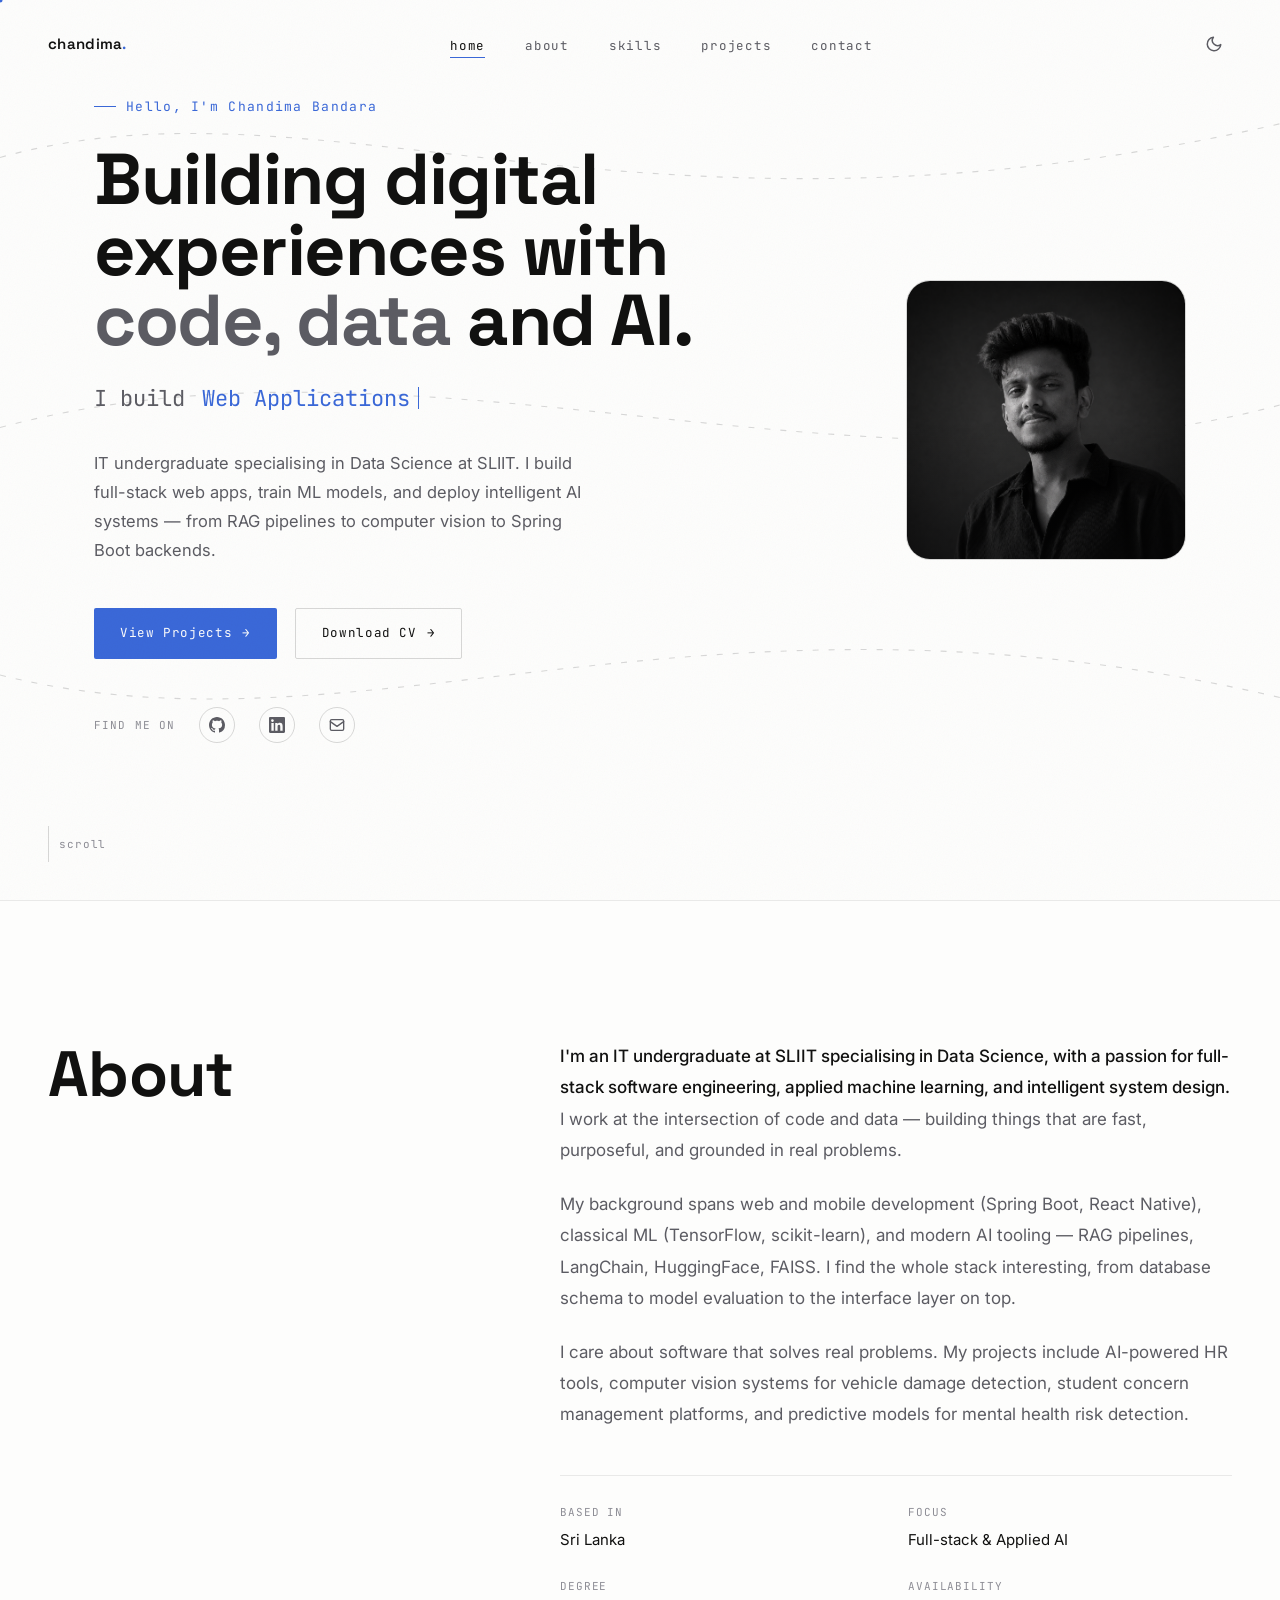
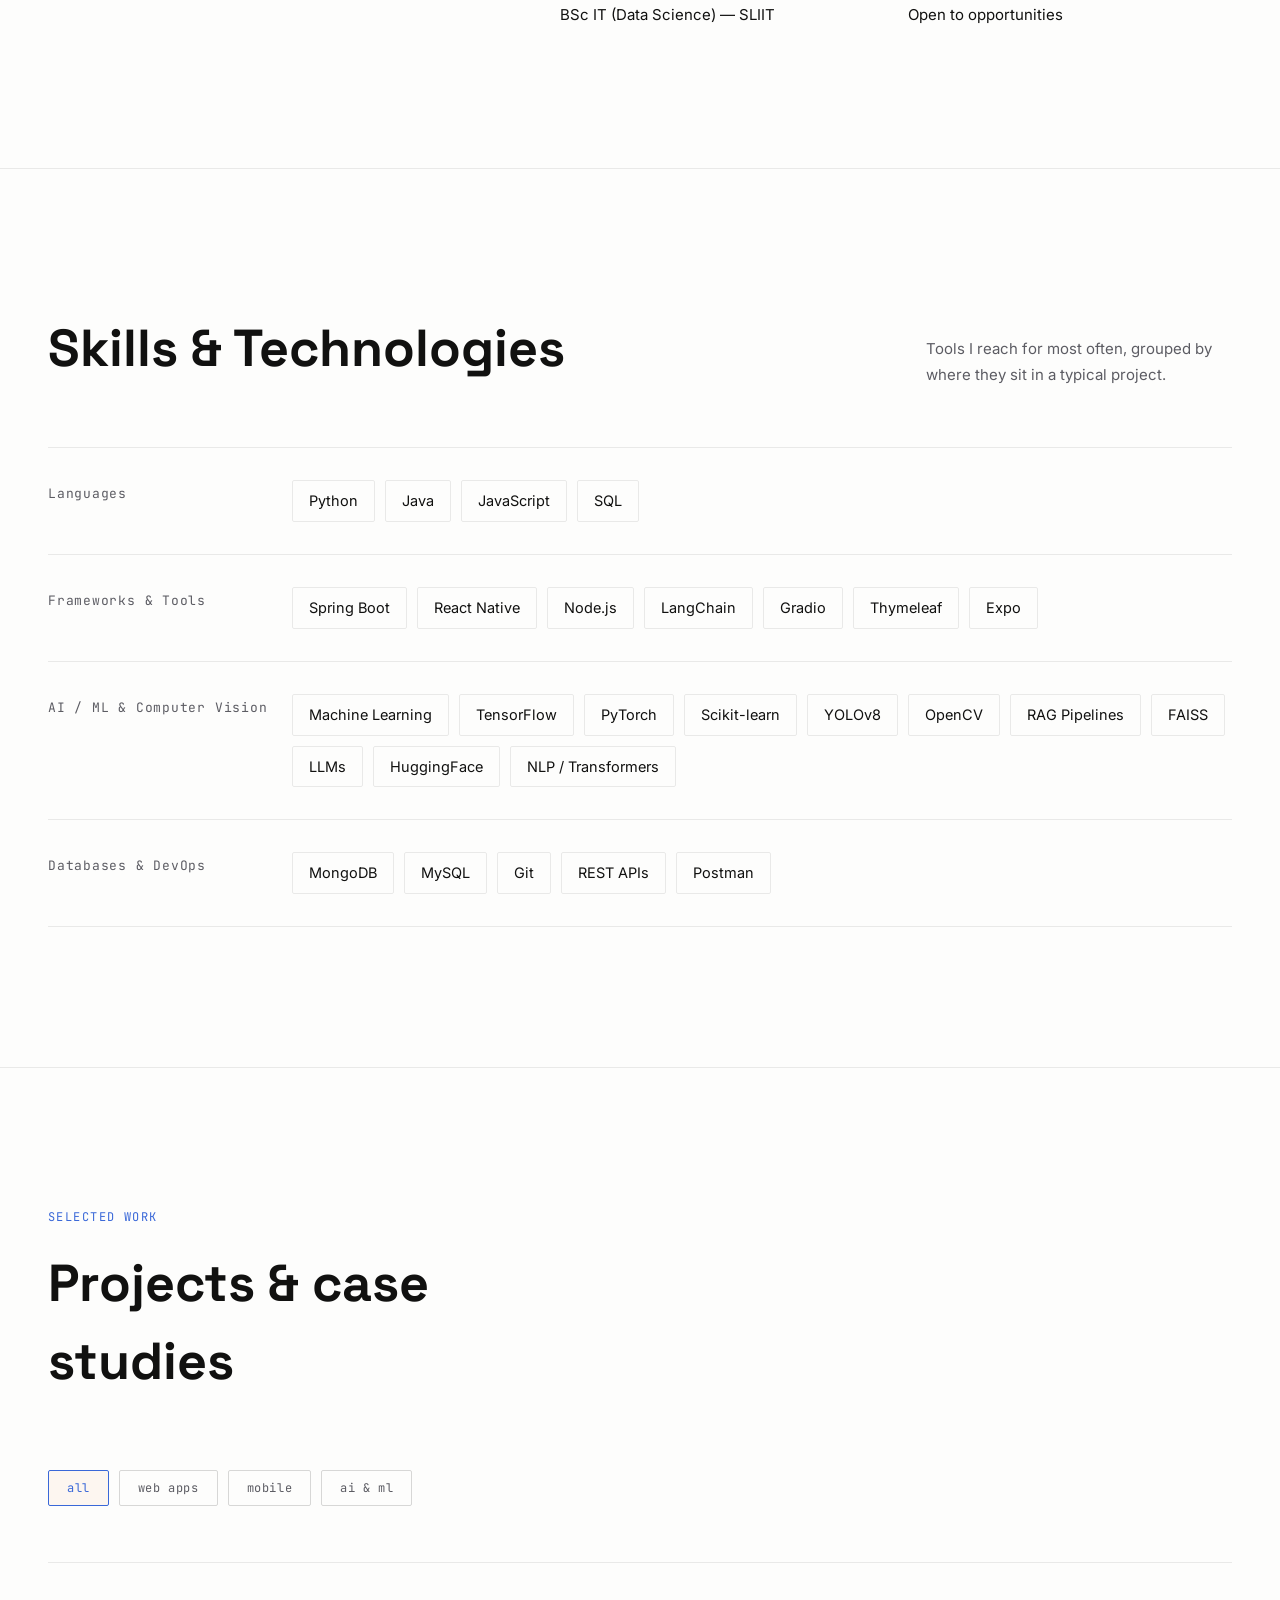
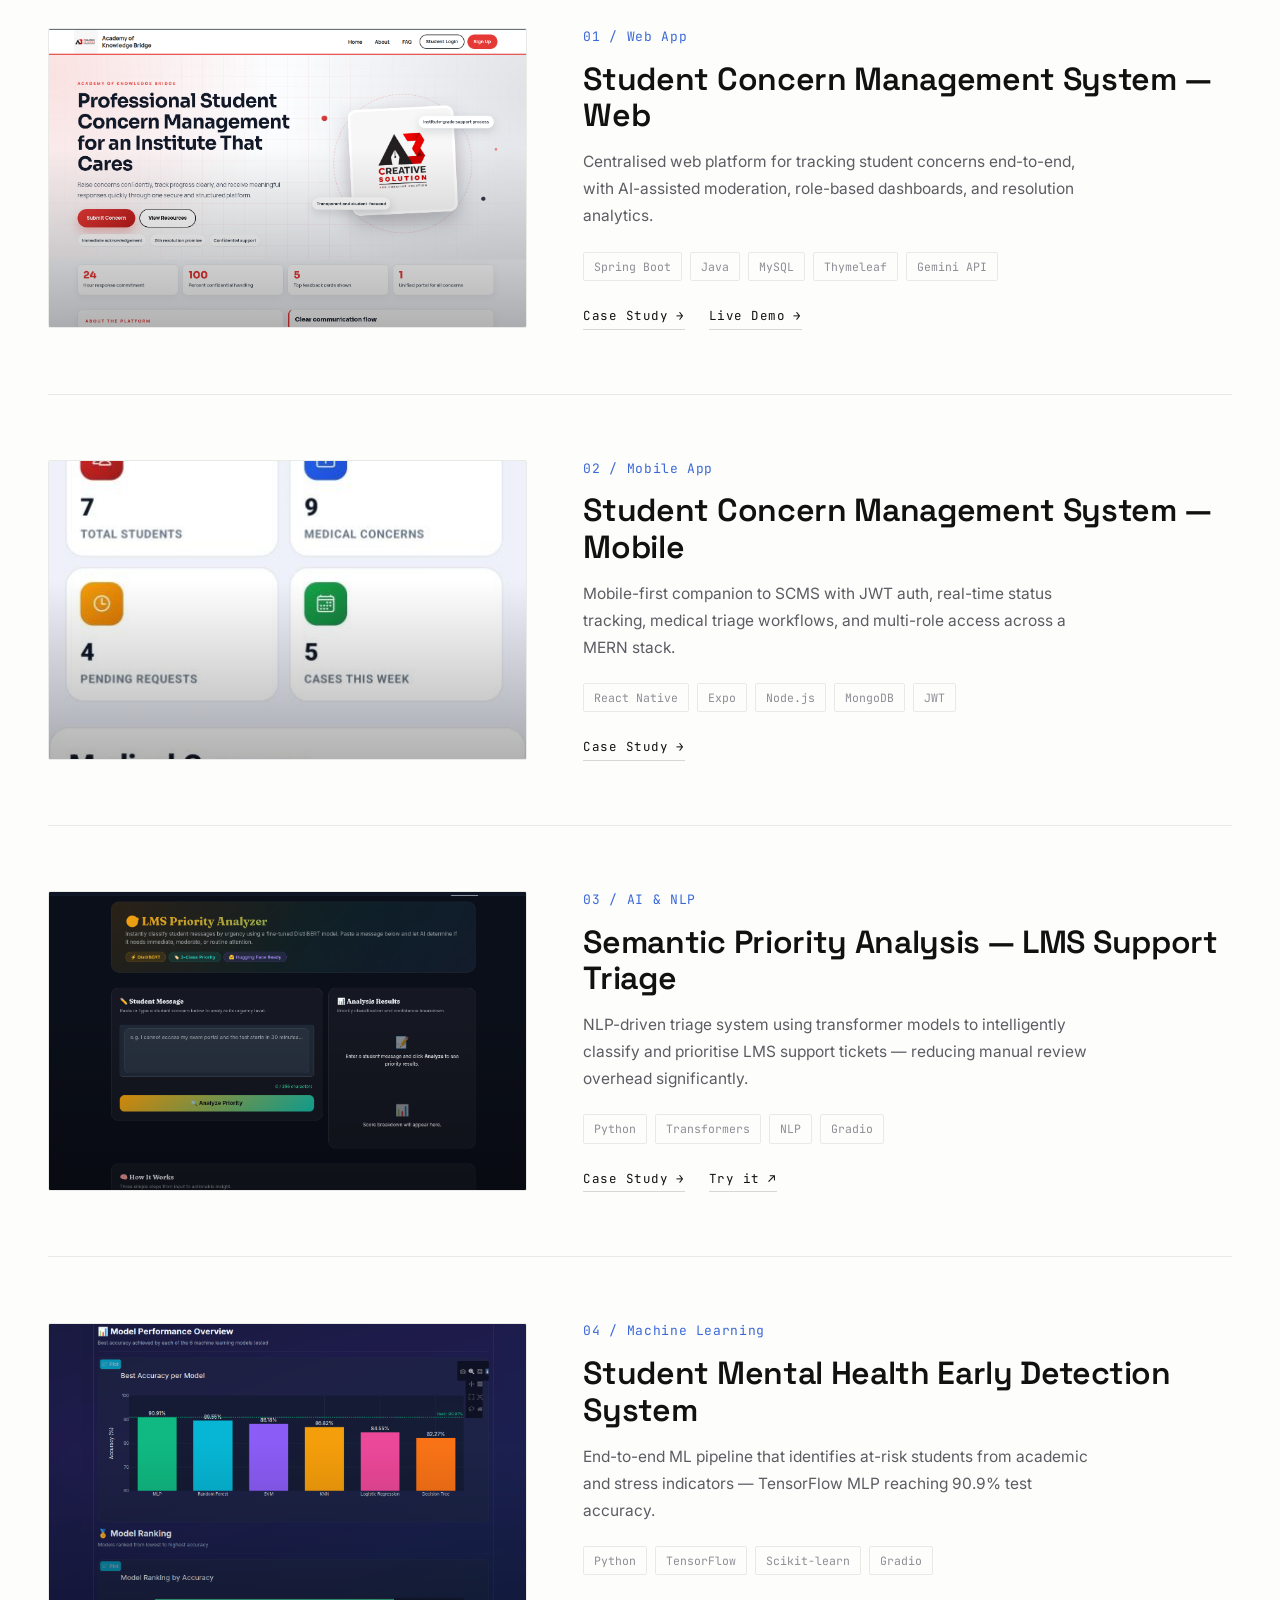
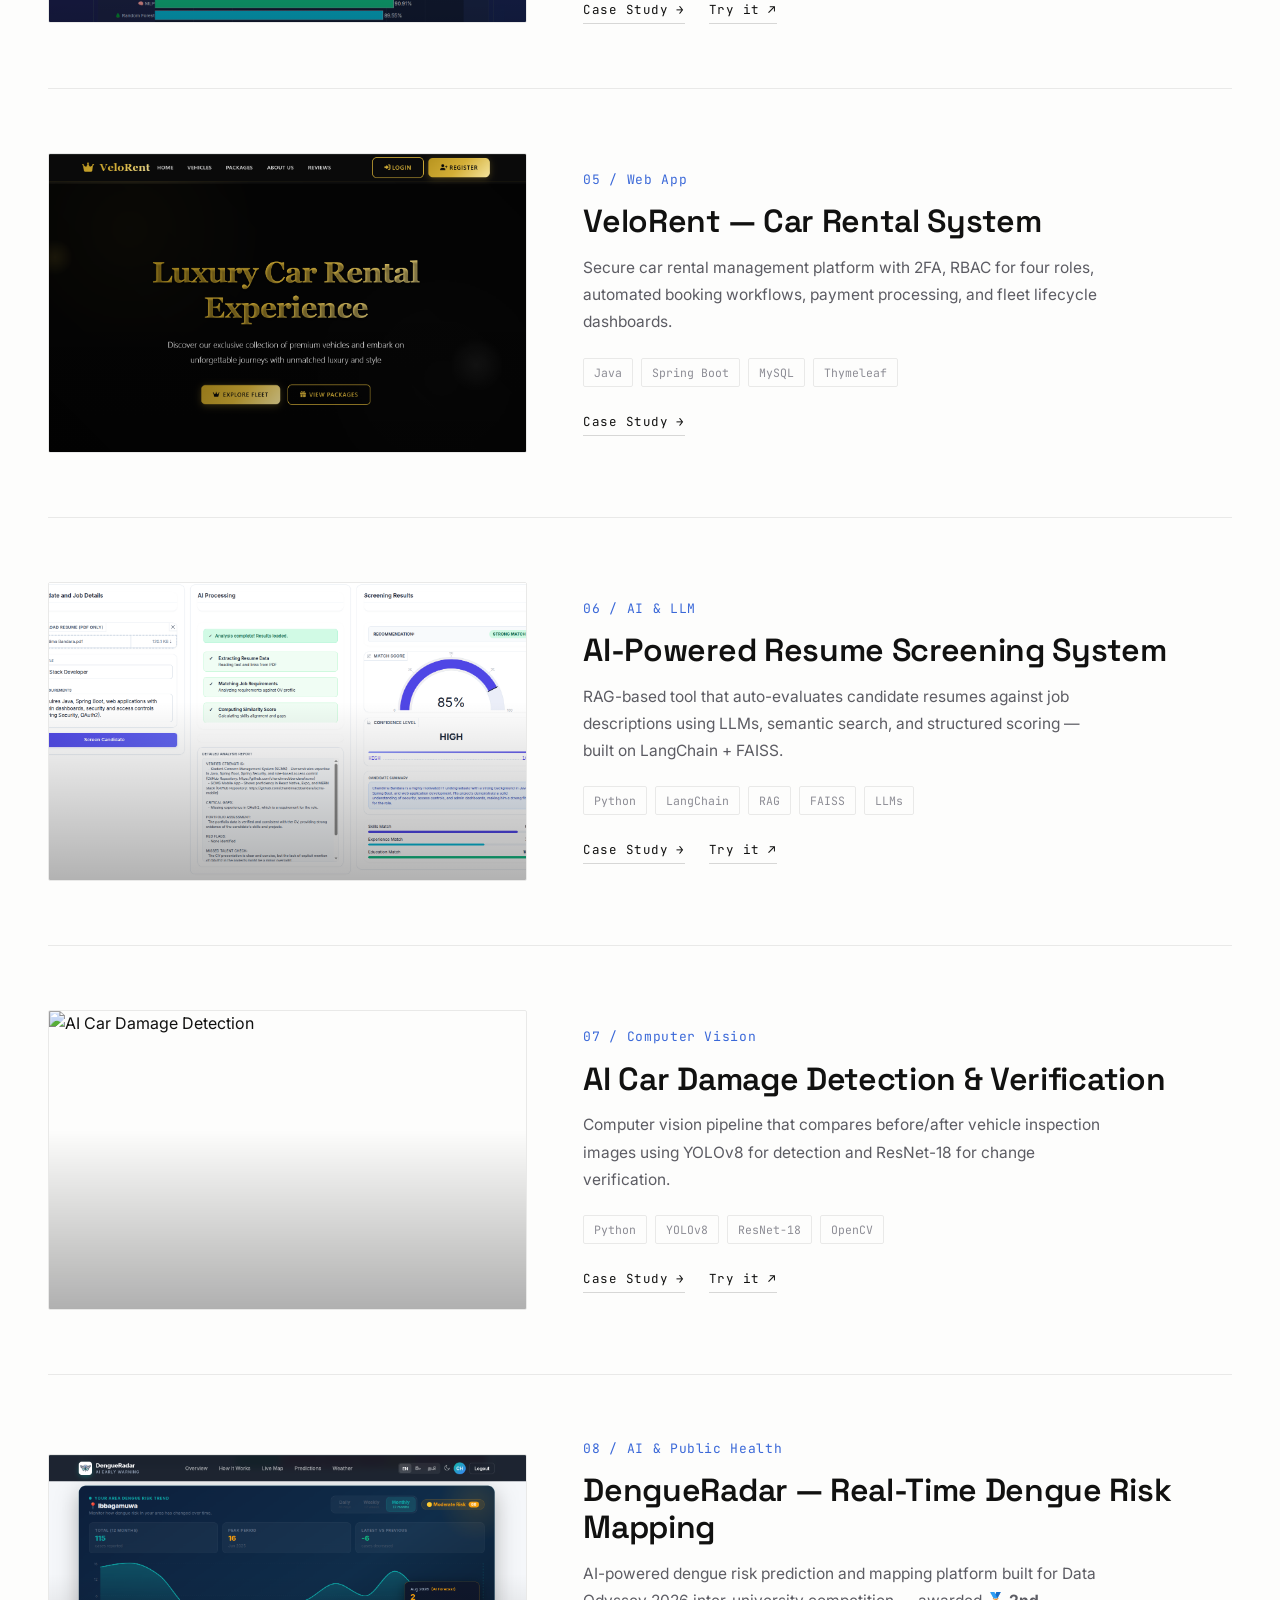
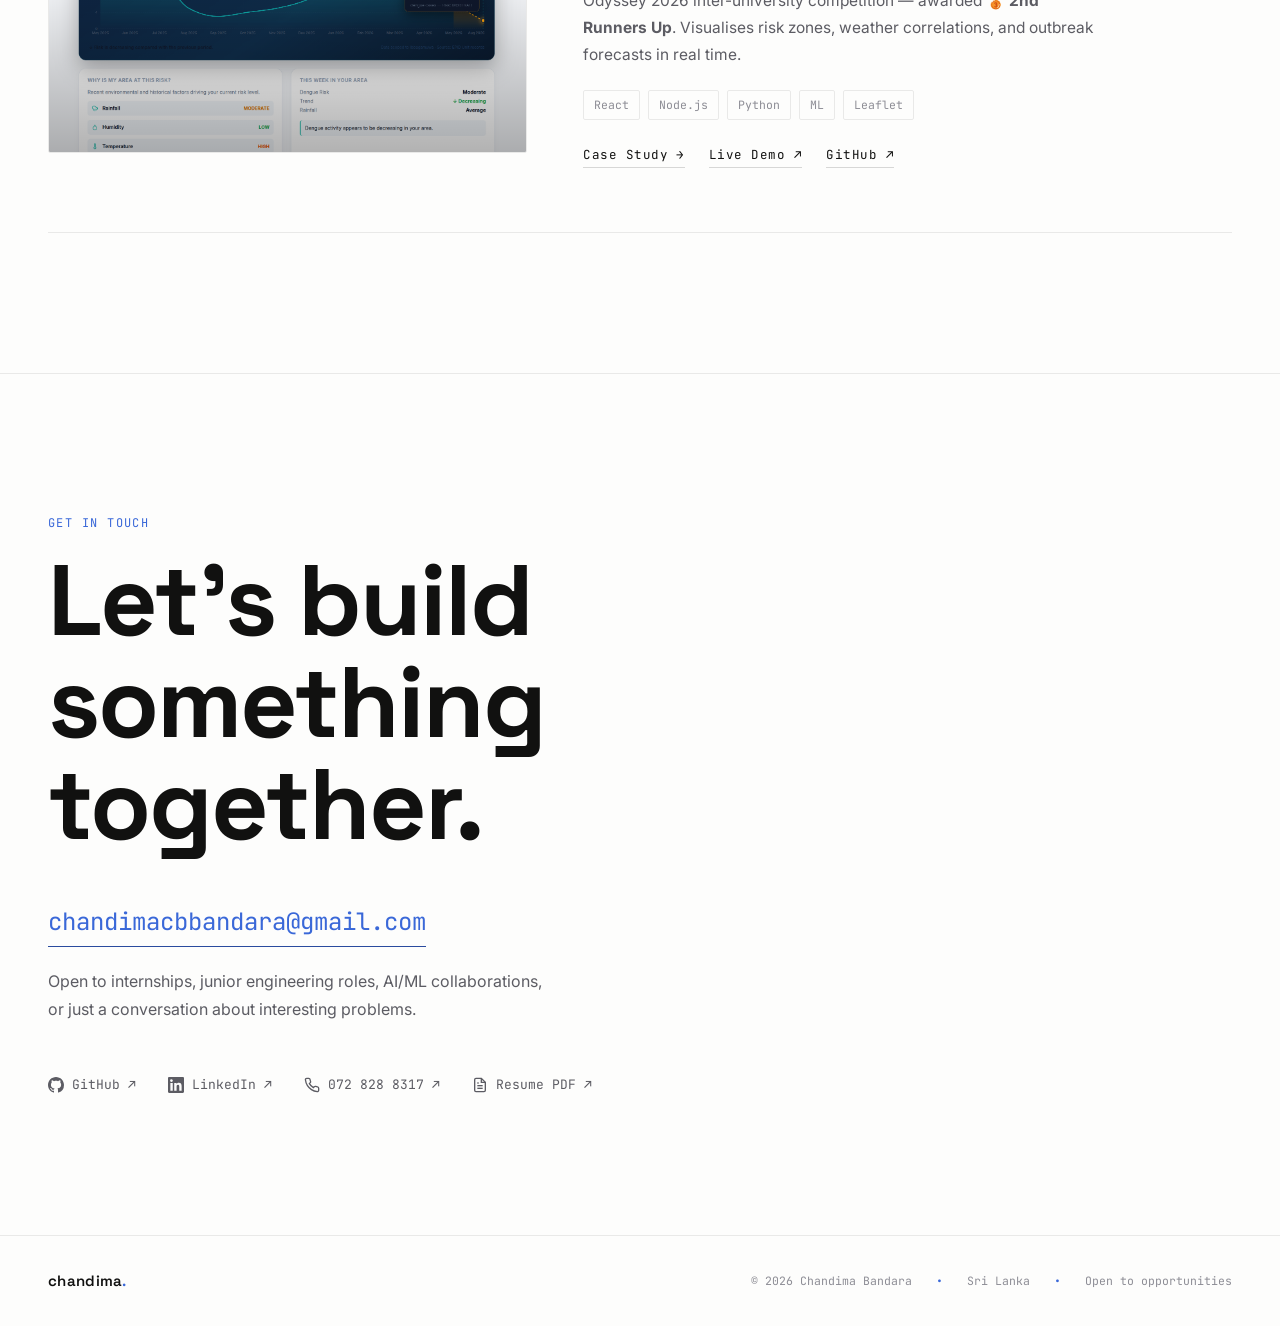
==== commit 90a6984b: "Add DengueRadar project — Data Odyssey 2026 2nd Runners Up" ====
--- a/index.html
+++ b/index.html
@@ -341,6 +341,26 @@
           <div class="project-links">
             <a href="car-damage-detection.html" data-cursor="hover">Case Study <span class="arrow">→</span></a>
             <a href="https://huggingface.co/spaces/chandimabandara/AI-Car-Damage-Detection-System" target="_blank" rel="noopener" data-cursor="hover">Try it ↗</a>
+          </div>
+        </div>
+      </div>
+
+      <!-- 08 DengueRadar -->
+      <div class="project reveal" data-category="ai">
+        <div class="project-media" data-cursor="view">
+          <img src="assets/images/DenguRadar/Screenshot from 2026-08-22 10-23-35.png" alt="DengueRadar Web App" loading="lazy" />
+        </div>
+        <div class="project-info">
+          <span class="index">08 / AI &amp; Public Health</span>
+          <h3>DengueRadar — Real-Time Dengue Risk Mapping</h3>
+          <p>AI-powered dengue risk prediction and mapping platform built for Data Odyssey 2026 inter-university competition — awarded <strong>🥉 2nd Runners Up</strong>. Visualises risk zones, weather correlations, and outbreak forecasts in real time.</p>
+          <div class="project-tech">
+            <span>React</span><span>Node.js</span><span>Python</span><span>ML</span><span>Leaflet</span>
+          </div>
+          <div class="project-links">
+            <a href="dengue-radar.html" data-cursor="hover">Case Study <span class="arrow">→</span></a>
+            <a href="http://145.223.22.182:3000/" target="_blank" rel="noopener" data-cursor="hover">Live Demo ↗</a>
+            <a href="https://github.com/chandimacbbandara/dengueradar" target="_blank" rel="noopener" data-cursor="hover">GitHub ↗</a>
           </div>
         </div>
       </div>
--- a/css/styles.css
+++ b/css/styles.css
@@ -14,9 +14,9 @@
   --text:         #f2f1ec;
   --text-dim:     #8d8d95;
   --text-dimmer:  #5c5c63;
-  --accent:       #ff8a3d;
-  --accent-dim:   #a85a29;
-  --accent-glow:  rgba(255,138,61,0.16);
+  --accent:       #5c88f2;
+  --accent-dim:   #3a5bba;
+  --accent-glow:  rgba(92,136,242,0.16);
   --display:      'Space Grotesk', sans-serif;
   --body:         'Inter', sans-serif;
   --mono:         'JetBrains Mono', monospace;
@@ -33,9 +33,9 @@
   --text:         #111110;
   --text-dim:     #5c5c63;
   --text-dimmer:  #8d8d95;
-  --accent:       #e06212;
-  --accent-dim:   #a85a29;
-  --accent-glow:  rgba(224,98,18,0.12);
+  --accent:       #3a68d8;
+  --accent-dim:   #2a4b9e;
+  --accent-glow:  rgba(58,104,216,0.12);
 }
 
 /* Light mode specific overrides */
@@ -166,7 +166,7 @@
   width:36px; height:36px; display:grid; place-items:center;
   border-radius:50%; transition:color .3s, background .3s;
 }
-.theme-toggle:hover { color:var(--accent); background:rgba(255,138,61,0.06); }
+.theme-toggle:hover { color:var(--accent); background:rgba(92,136,242,0.06); }
 .theme-toggle svg { width:18px; height:18px; transition:transform .4s var(--ease); }
 html[data-theme="light"] .theme-toggle .moon { display:block; }
 html[data-theme="light"] .theme-toggle .sun { display:none; }
@@ -208,7 +208,7 @@
 /* ============ HERO ============ */
 .hero {
   position:relative; min-height:100svh; display:flex; flex-direction:column;
-  justify-content:center; padding-top:120px; padding-bottom:60px;
+  justify-content:center; padding-top:180px; padding-bottom:60px;
   border-top:none !important;
 }
 .hero-label {
@@ -220,7 +220,7 @@
 
 .hero h1 {
   font-family:var(--display); font-weight:700;
-  font-size:clamp(40px,8vw,96px); line-height:.98; letter-spacing:-.02em; max-width:16ch;
+  font-size:clamp(36px,6vw,72px); line-height:.98; letter-spacing:-.02em; max-width:16ch;
   opacity:0; transform:translateY(16px); animation:rise .9s var(--ease) .25s forwards;
 }
 .hero h1 em { font-style:normal; color:var(--text-dim); }
@@ -301,7 +301,7 @@
 }
 .hero-portrait {
   width:min(280px,32vw); aspect-ratio:1;
-  border-radius:2px;
+  border-radius:24px;
   border:1px solid var(--line-strong);
   overflow:hidden; position:relative;
 }
@@ -327,7 +327,7 @@
   cursor:pointer; border:none;
 }
 .btn-primary { background:var(--accent); color:#0a0a0a; }
-.btn-primary:hover { transform:translateY(-2px); background:#ffa562; }
+.btn-primary:hover { transform:translateY(-2px); background:#4a77e2; }
 .btn-ghost { border:1px solid var(--line-strong); color:var(--text); background:transparent; }
 .btn-ghost:hover { transform:translateY(-2px); border-color:var(--accent); color:var(--accent); }
 .btn .arrow { transition:transform .3s var(--ease); }
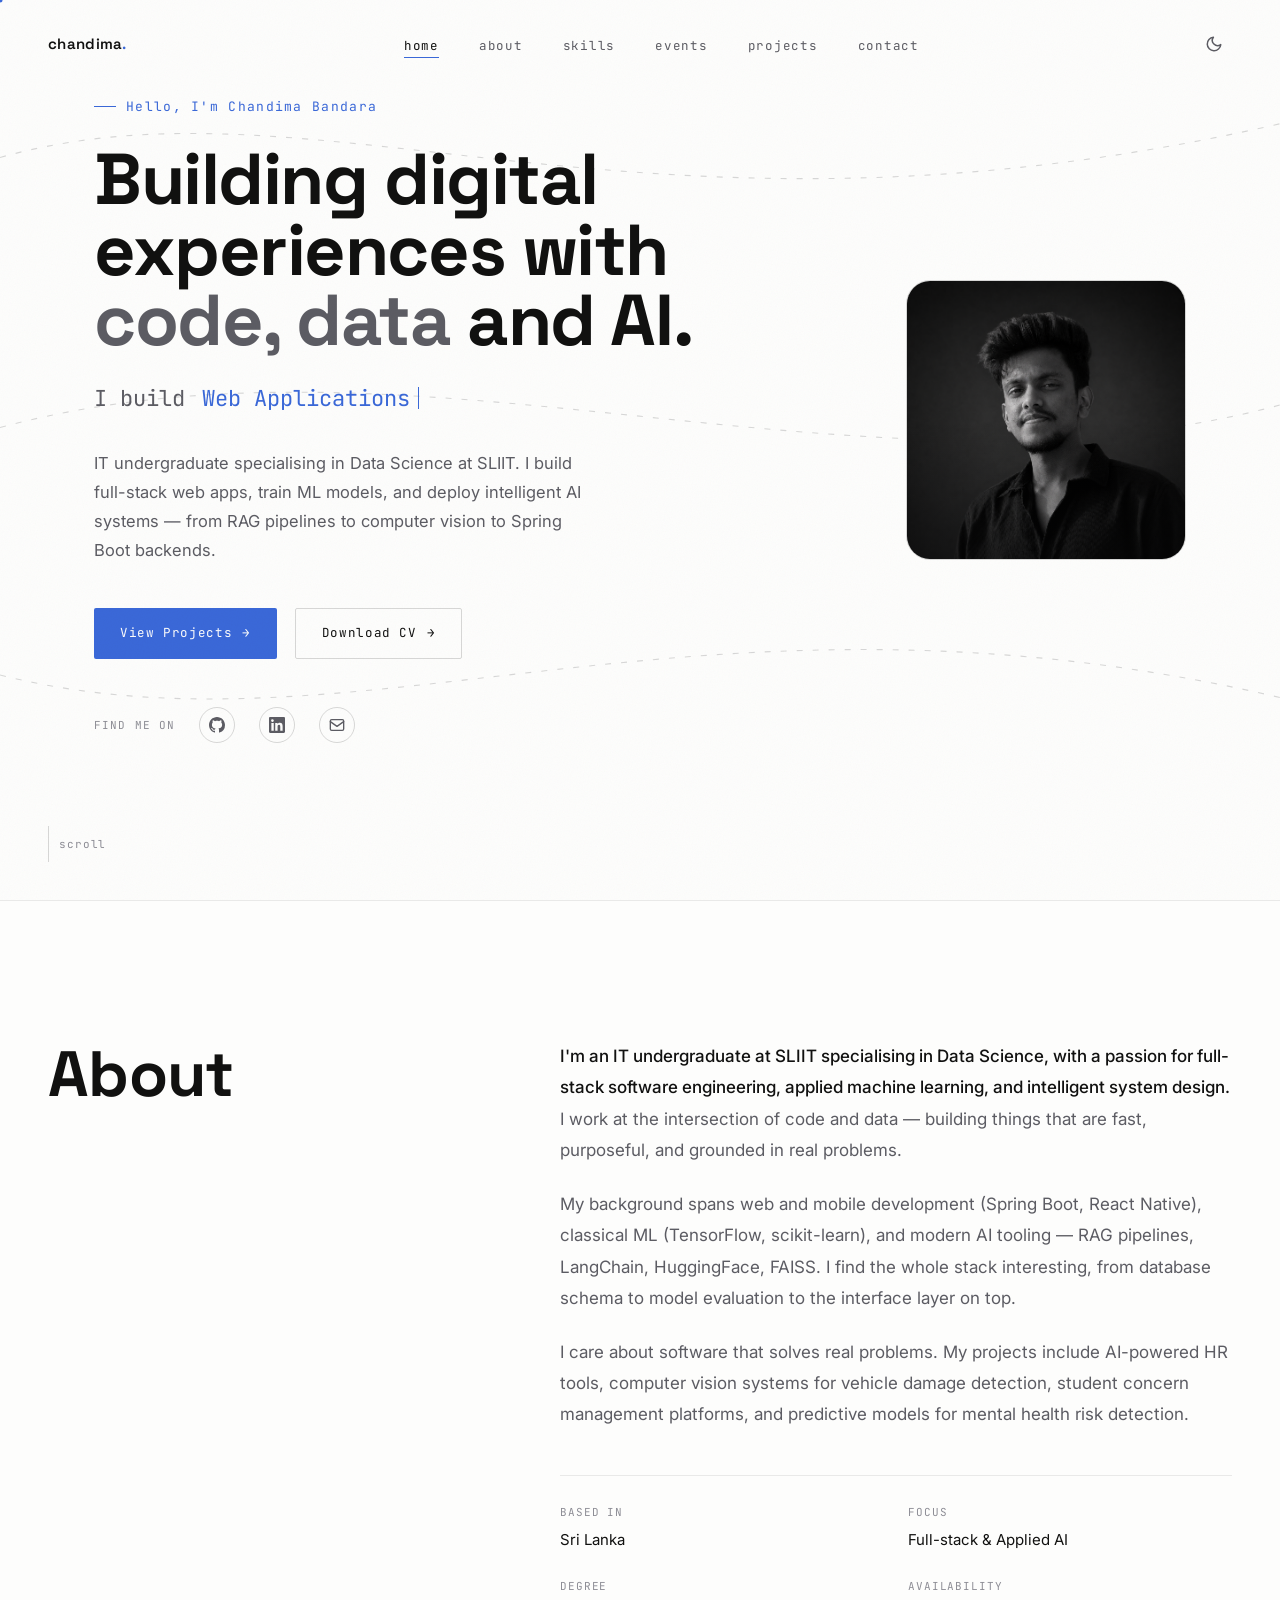
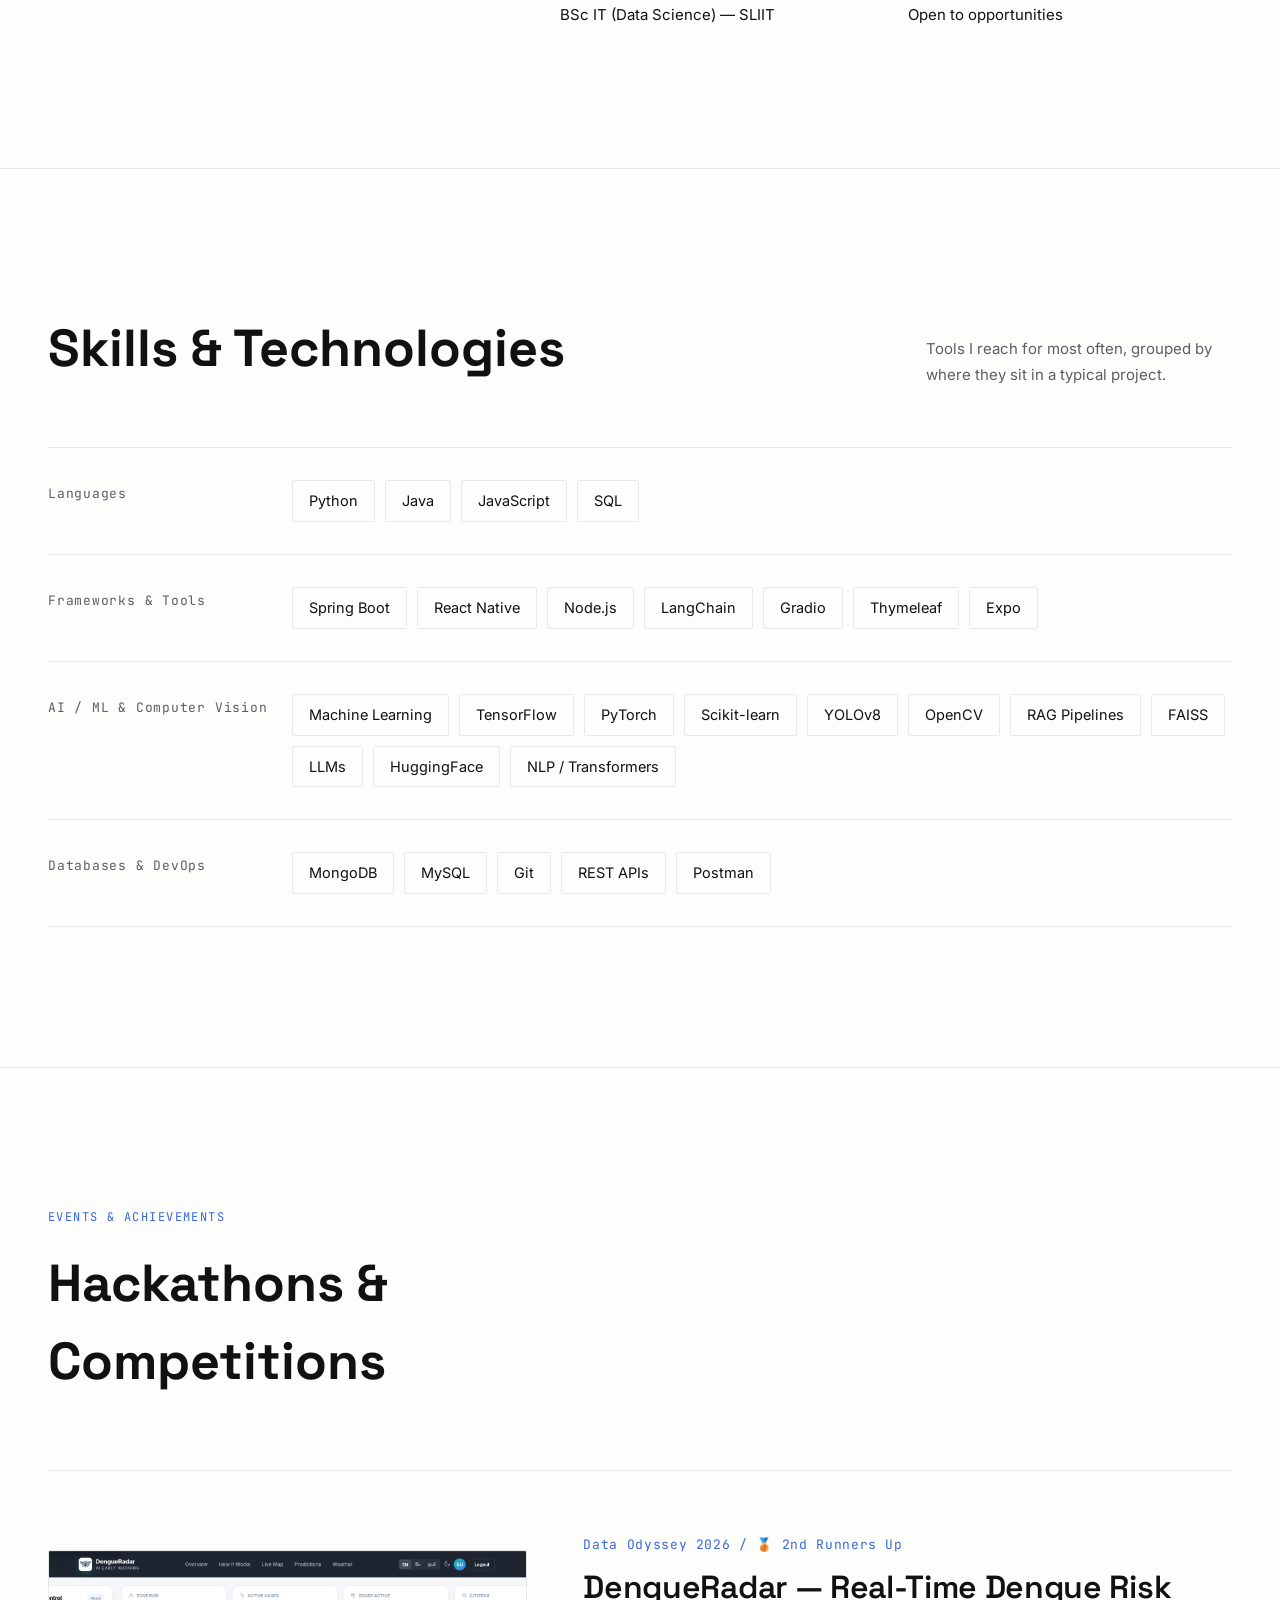
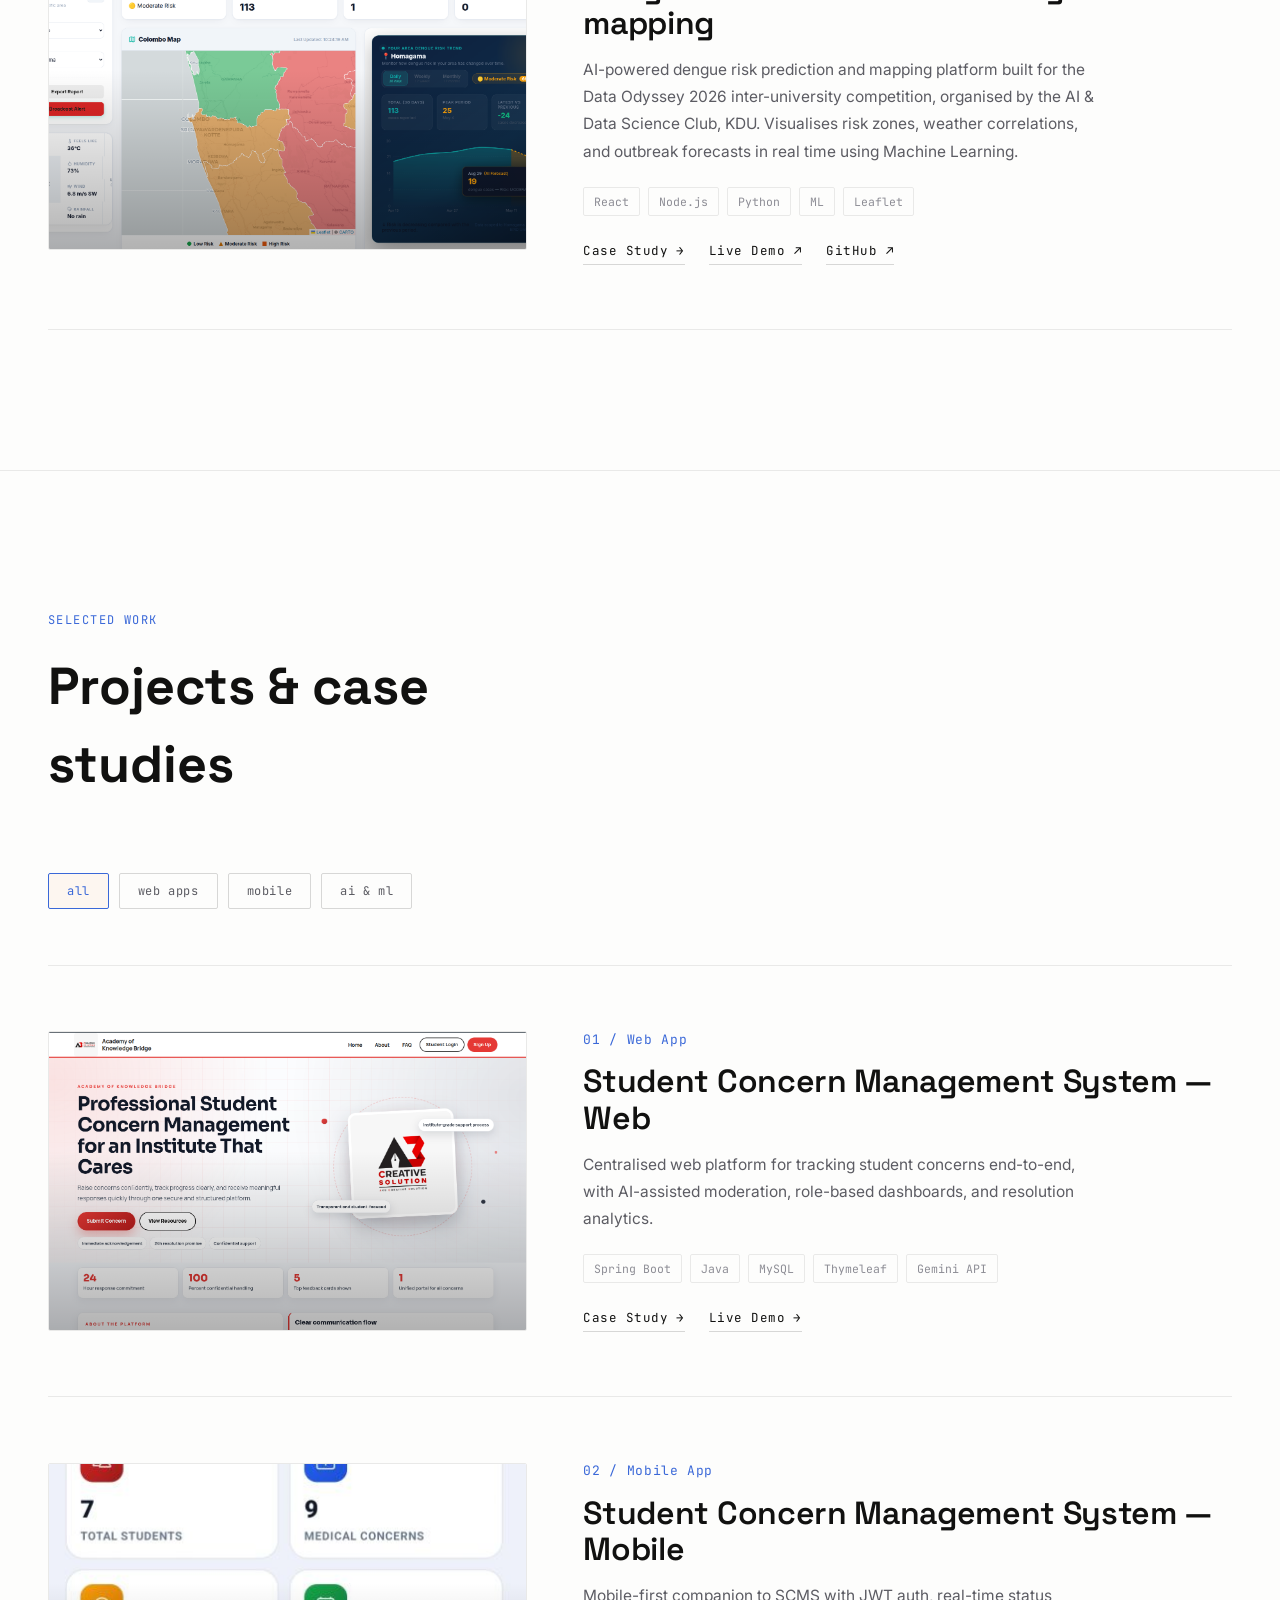
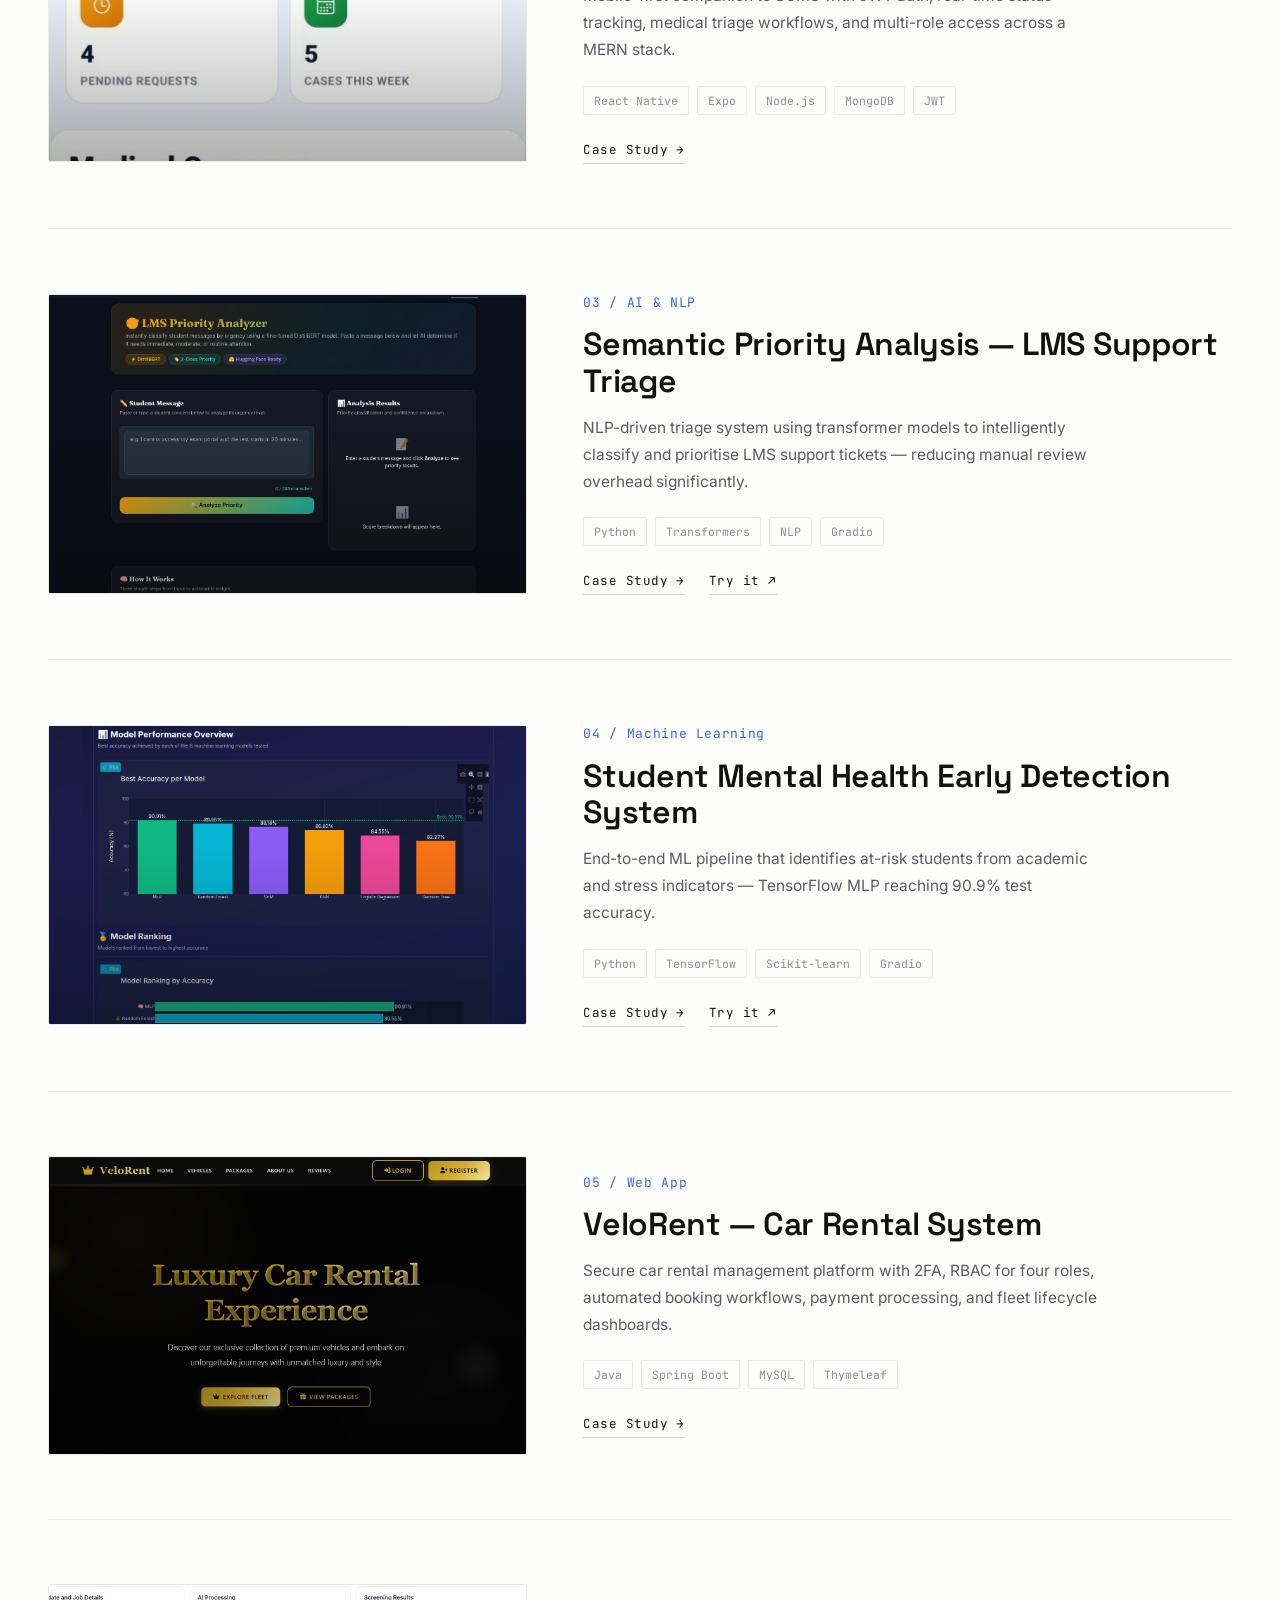
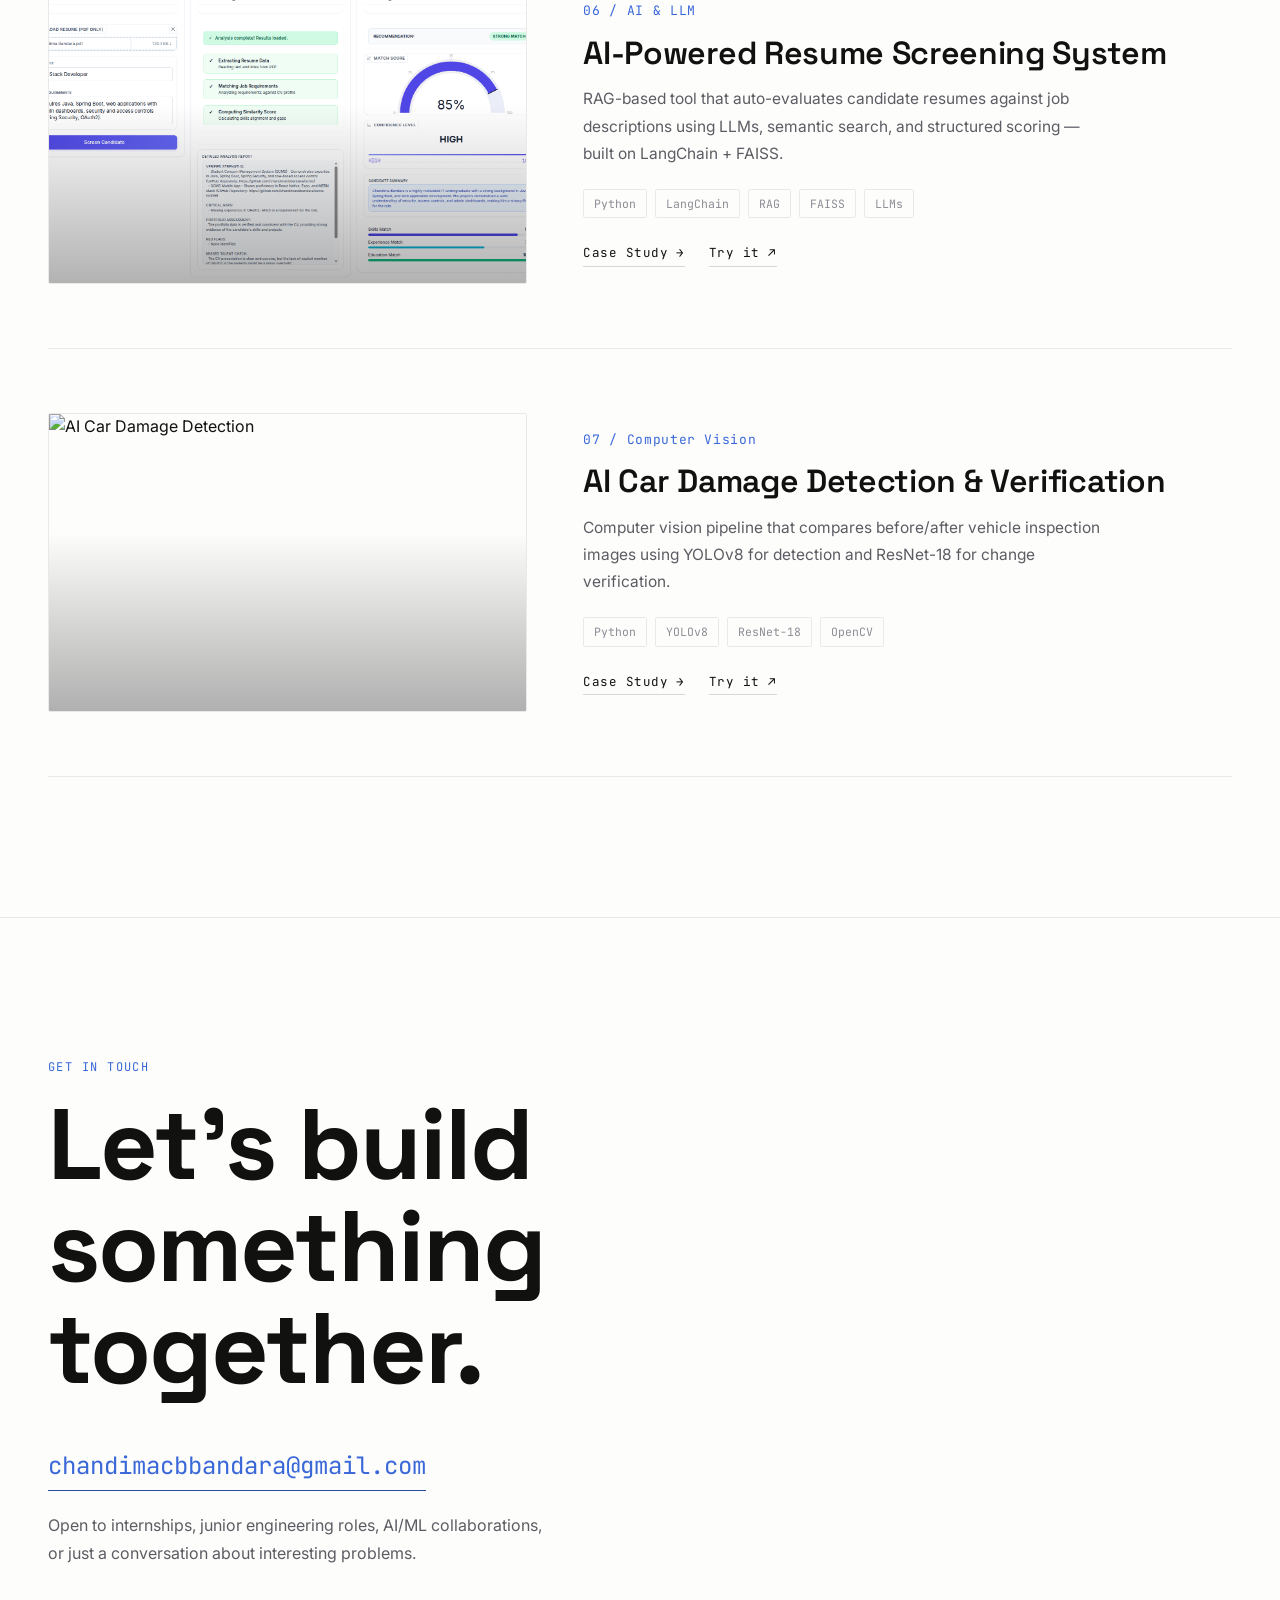
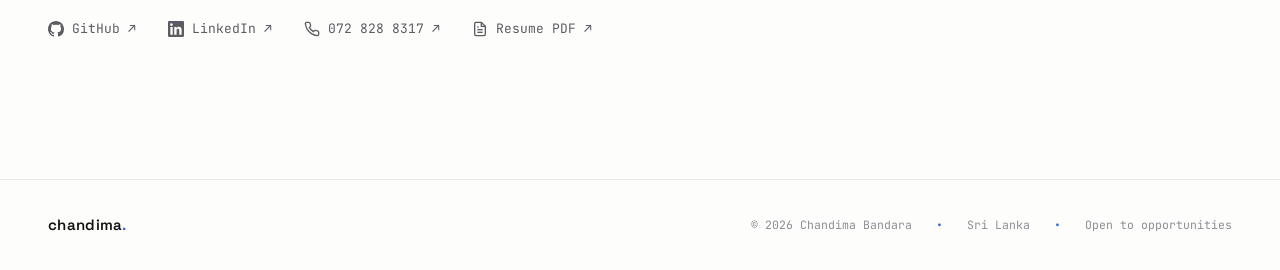
==== commit 127512fc: "Move DengueRadar to its own Events section and update nav links" ====
--- a/index.html
+++ b/index.html
@@ -37,6 +37,7 @@
       <li><a href="#home" class="active">home</a></li>
       <li><a href="#about">about</a></li>
       <li><a href="#skills">skills</a></li>
+      <li><a href="#events">events</a></li>
       <li><a href="#projects">projects</a></li>
       <li><a href="#contact">contact</a></li>
     </ul>
@@ -56,6 +57,7 @@
   <a href="#home">home</a>
   <a href="#about">about</a>
   <a href="#skills">skills</a>
+  <a href="#events">events</a>
   <a href="#projects">projects</a>
   <a href="#contact">contact</a>
 </div>
@@ -196,6 +198,38 @@
   </div>
 </section>
 
+<!-- ============ EVENTS & HACKATHONS ============ -->
+<section id="events">
+  <div class="wrap">
+    <div class="projects-head reveal">
+      <span class="eyebrow">Events &amp; Achievements</span>
+      <h2>Hackathons &amp; Competitions</h2>
+    </div>
+
+    <div class="projects-list">
+      <!-- 01 DengueRadar -->
+      <div class="project reveal">
+        <div class="project-media" data-cursor="view">
+          <img src="assets/images/DenguRadar/1.png" alt="DengueRadar Web App" loading="lazy" />
+        </div>
+        <div class="project-info">
+          <span class="index">Data Odyssey 2026 / 🥉 2nd Runners Up</span>
+          <h3>DengueRadar — Real-Time Dengue Risk mapping</h3>
+          <p>AI-powered dengue risk prediction and mapping platform built for the Data Odyssey 2026 inter-university competition, organised by the AI &amp; Data Science Club, KDU. Visualises risk zones, weather correlations, and outbreak forecasts in real time using Machine Learning.</p>
+          <div class="project-tech">
+            <span>React</span><span>Node.js</span><span>Python</span><span>ML</span><span>Leaflet</span>
+          </div>
+          <div class="project-links">
+            <a href="dengue-radar.html" data-cursor="hover">Case Study <span class="arrow">→</span></a>
+            <a href="http://145.223.22.182:3000/" target="_blank" rel="noopener" data-cursor="hover">Live Demo ↗</a>
+            <a href="https://github.com/chandimacbbandara/dengueradar" target="_blank" rel="noopener" data-cursor="hover">GitHub ↗</a>
+          </div>
+        </div>
+      </div>
+    </div>
+  </div>
+</section>
+
 <!-- ============ PROJECTS ============ -->
 <section id="projects">
   <div class="wrap">
@@ -341,26 +375,6 @@
           <div class="project-links">
             <a href="car-damage-detection.html" data-cursor="hover">Case Study <span class="arrow">→</span></a>
             <a href="https://huggingface.co/spaces/chandimabandara/AI-Car-Damage-Detection-System" target="_blank" rel="noopener" data-cursor="hover">Try it ↗</a>
-          </div>
-        </div>
-      </div>
-
-      <!-- 08 DengueRadar -->
-      <div class="project reveal" data-category="ai">
-        <div class="project-media" data-cursor="view">
-          <img src="assets/images/DenguRadar/Screenshot from 2026-08-22 10-23-35.png" alt="DengueRadar Web App" loading="lazy" />
-        </div>
-        <div class="project-info">
-          <span class="index">08 / AI &amp; Public Health</span>
-          <h3>DengueRadar — Real-Time Dengue Risk Mapping</h3>
-          <p>AI-powered dengue risk prediction and mapping platform built for Data Odyssey 2026 inter-university competition — awarded <strong>🥉 2nd Runners Up</strong>. Visualises risk zones, weather correlations, and outbreak forecasts in real time.</p>
-          <div class="project-tech">
-            <span>React</span><span>Node.js</span><span>Python</span><span>ML</span><span>Leaflet</span>
-          </div>
-          <div class="project-links">
-            <a href="dengue-radar.html" data-cursor="hover">Case Study <span class="arrow">→</span></a>
-            <a href="http://145.223.22.182:3000/" target="_blank" rel="noopener" data-cursor="hover">Live Demo ↗</a>
-            <a href="https://github.com/chandimacbbandara/dengueradar" target="_blank" rel="noopener" data-cursor="hover">GitHub ↗</a>
           </div>
         </div>
       </div>
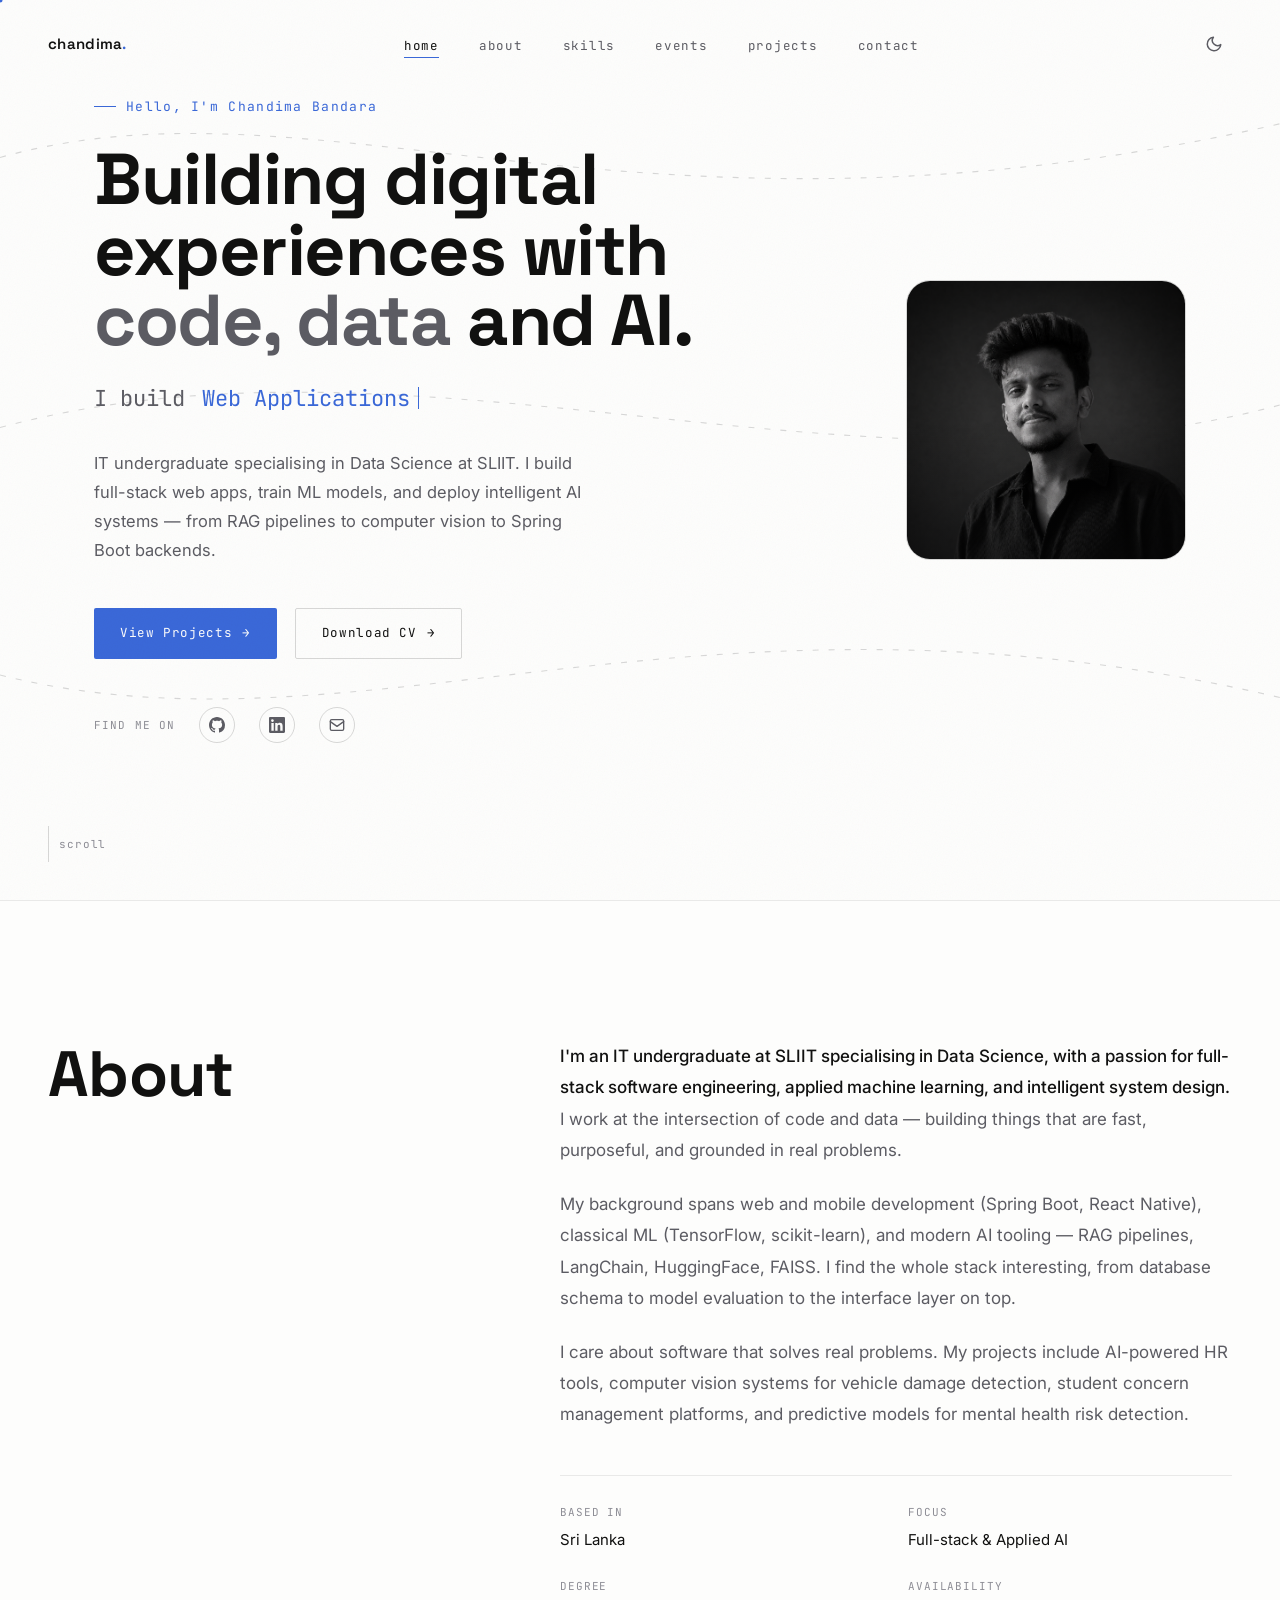
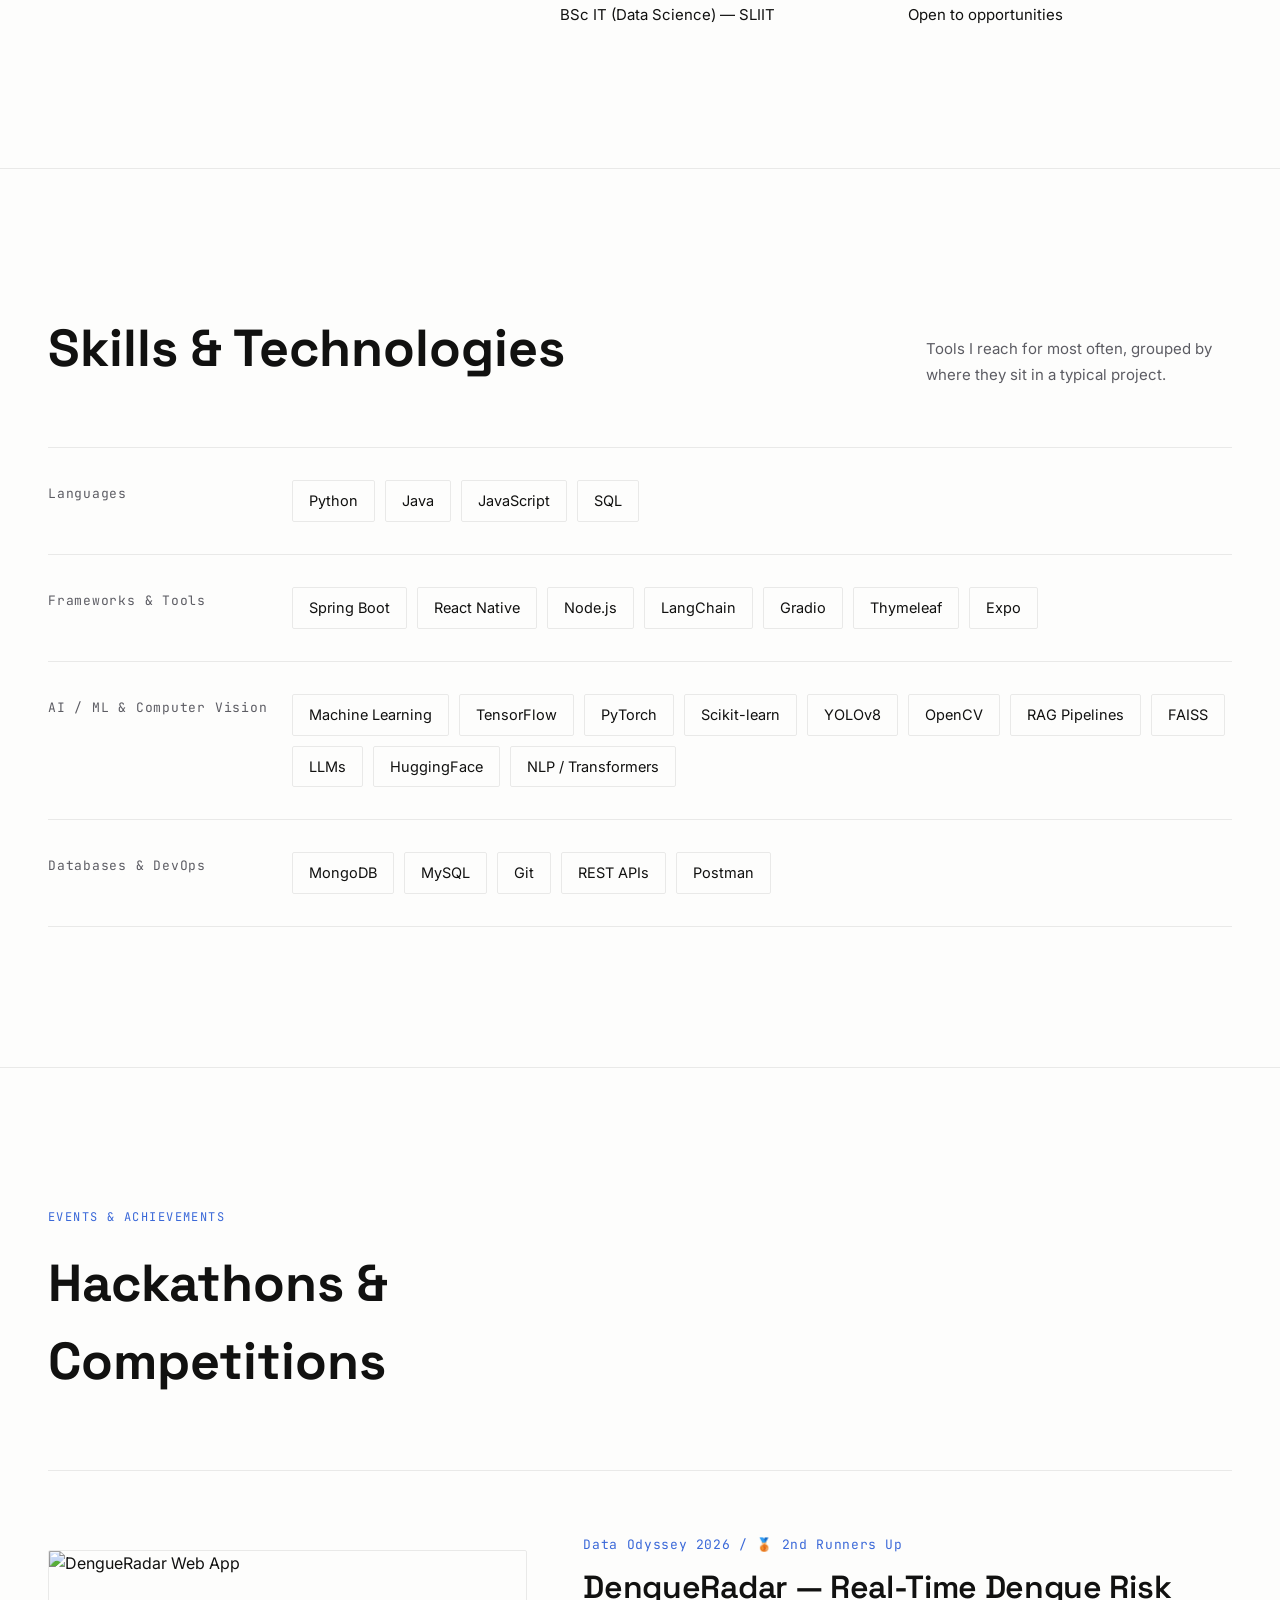
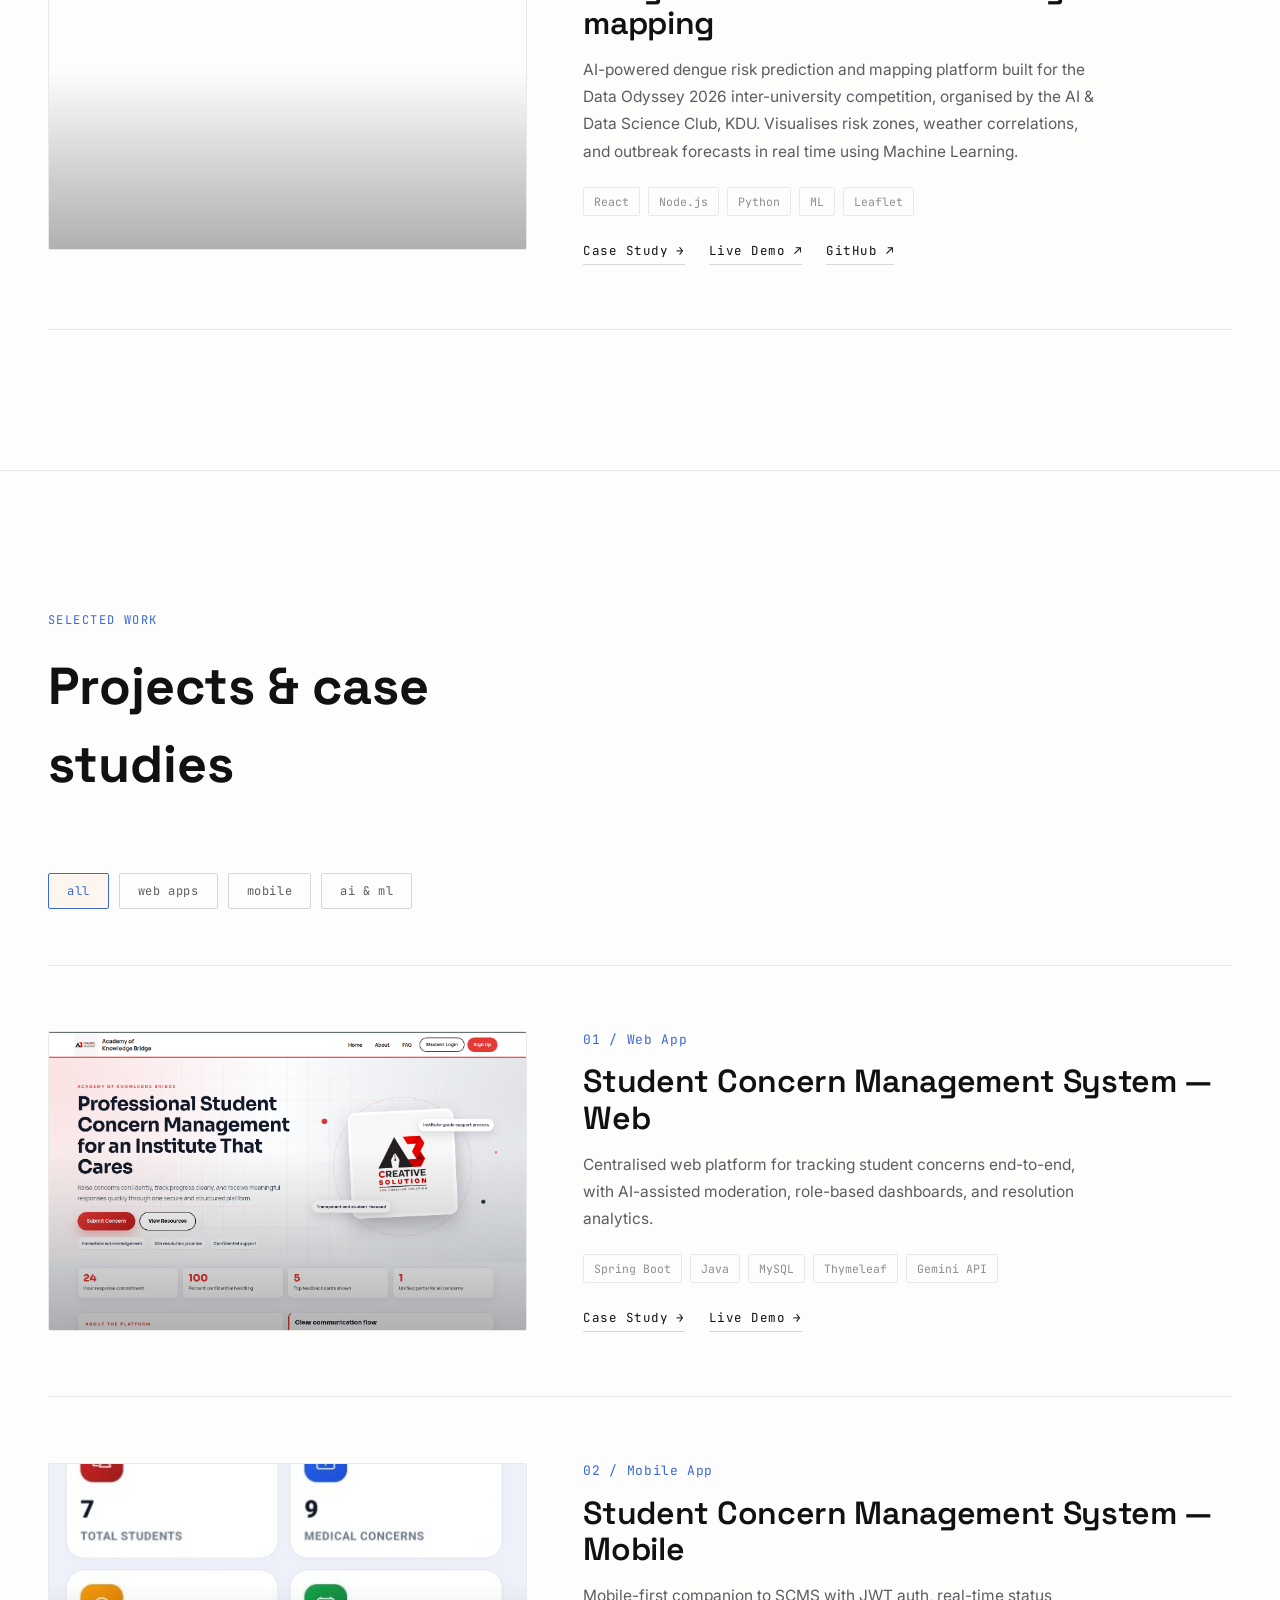
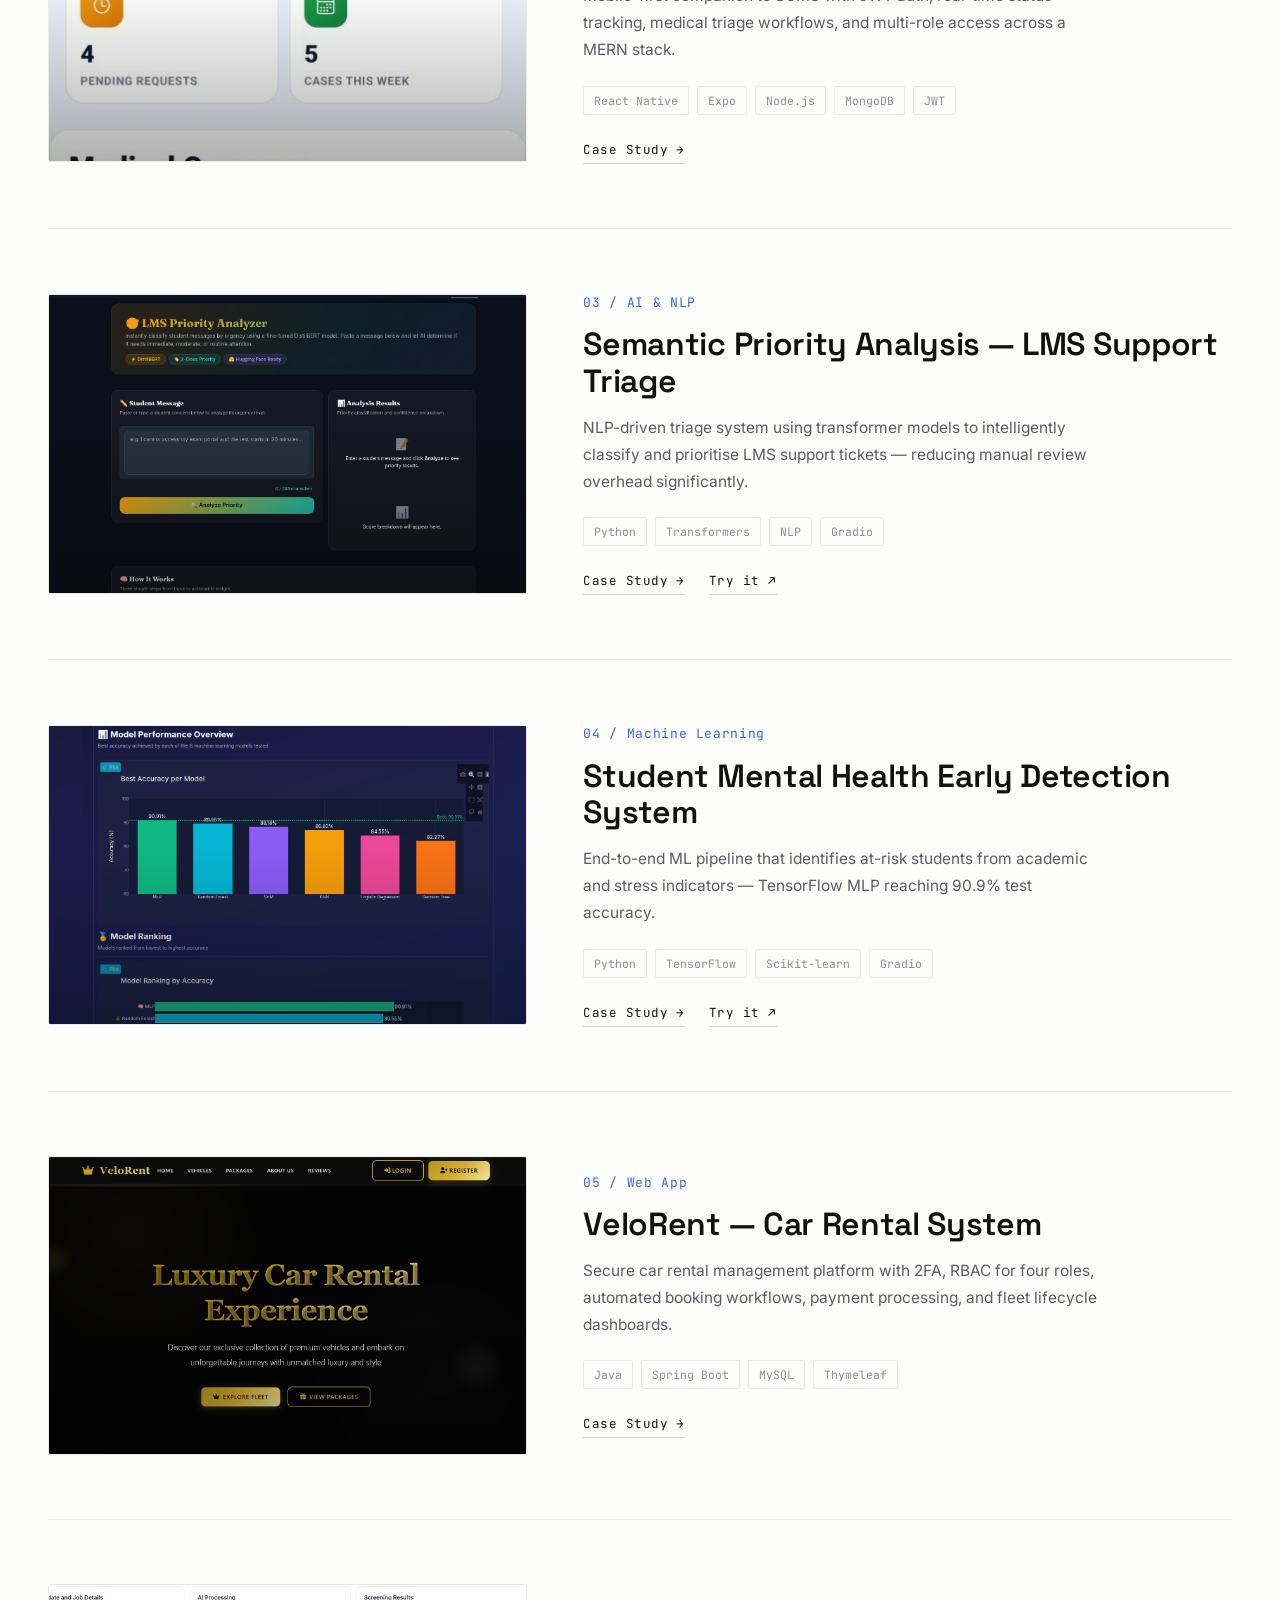
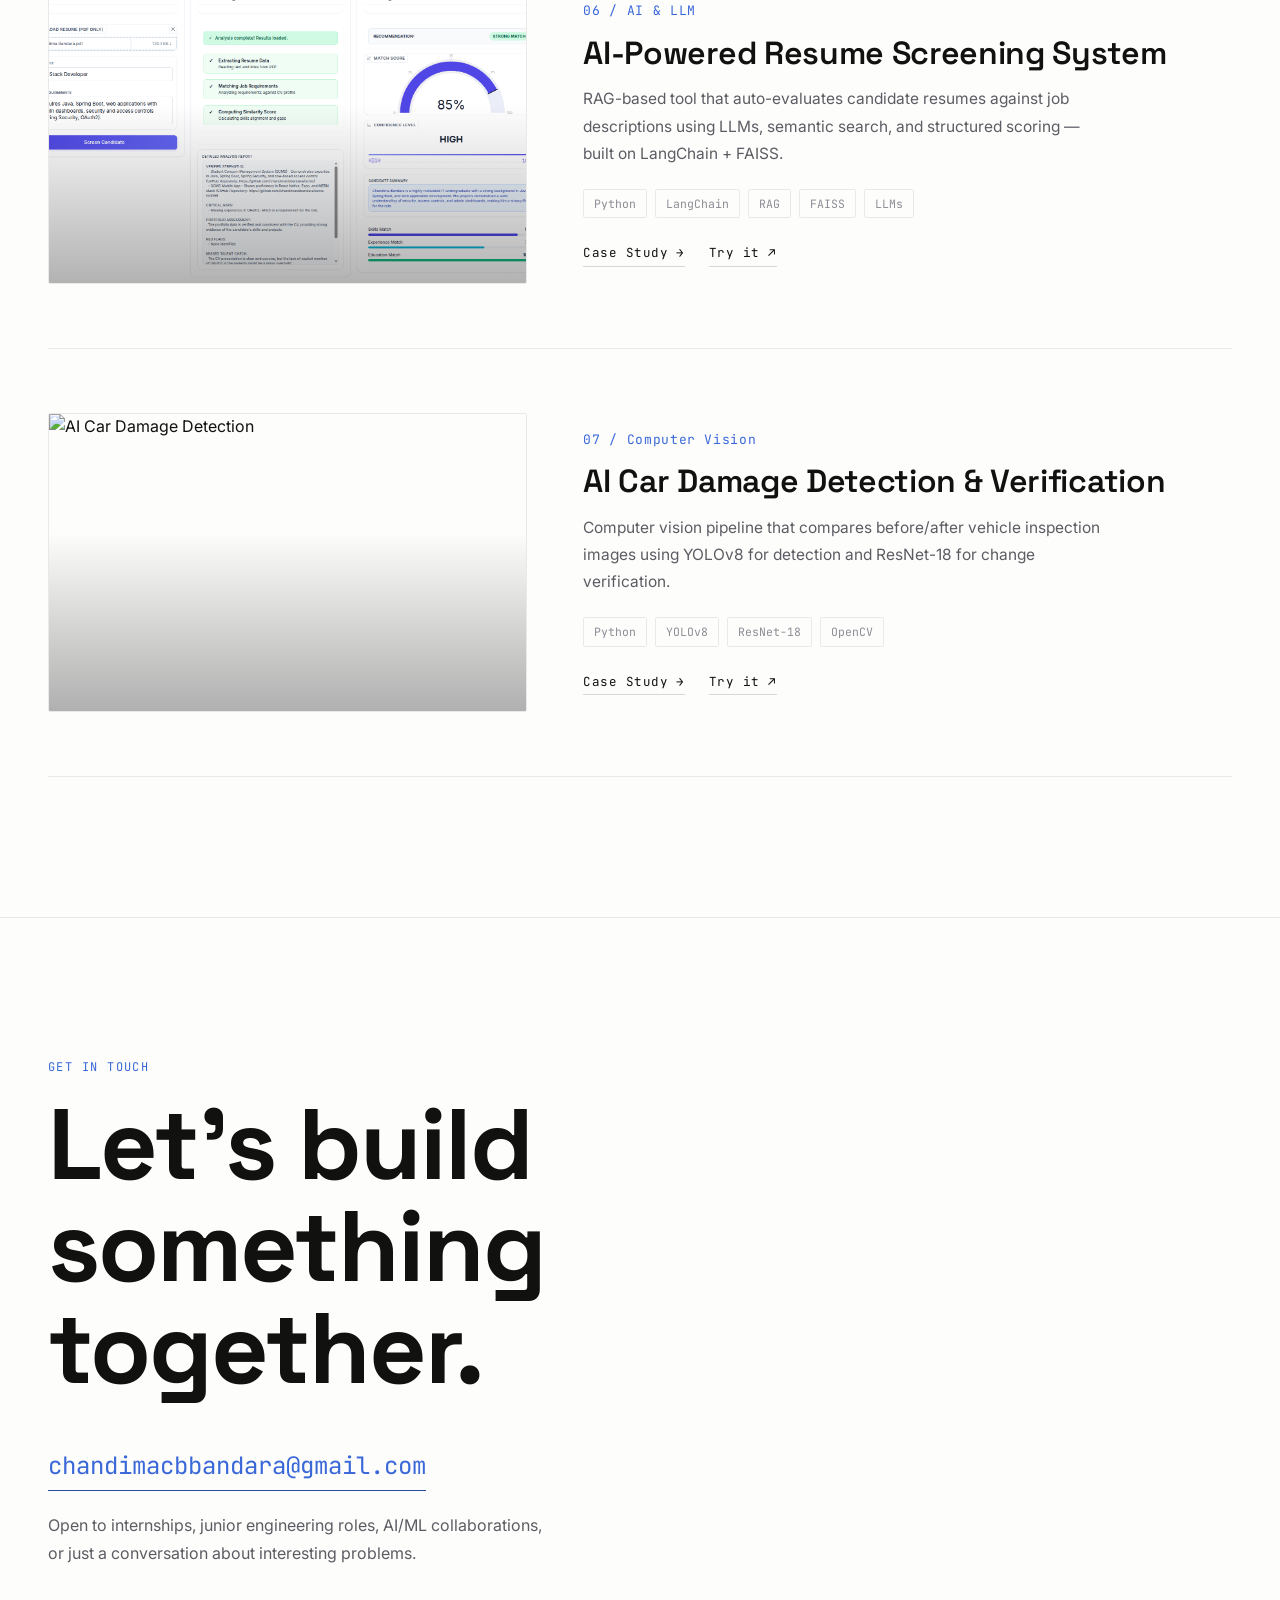
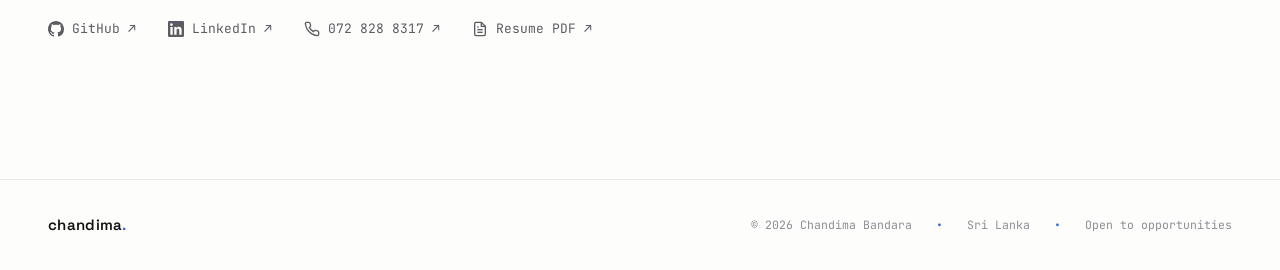
==== commit 38e60fcc: "Update DengueRadar project thumbnail to use 0E9A9527.jpg on home and projects pages" ====
--- a/index.html
+++ b/index.html
@@ -210,7 +210,7 @@
       <!-- 01 DengueRadar -->
       <div class="project reveal">
         <div class="project-media" data-cursor="view">
-          <img src="assets/images/DenguRadar/1.png" alt="DengueRadar Web App" loading="lazy" />
+          <img src="assets/images/DenguRadar/Archiment gallery/0E9A9527.jpg" alt="DengueRadar Web App" loading="lazy" />
         </div>
         <div class="project-info">
           <span class="index">Data Odyssey 2026 / 🥉 2nd Runners Up</span>
--- a/css/styles.css
+++ b/css/styles.css
@@ -699,11 +699,11 @@
 
 /* Mermaid */
 .mermaid-wrap {
-  margin-top:20px; border-radius:2px; background:var(--bg-raised);
-  border:1px solid rgba(255,138,61,.14); padding:28px; overflow-x:auto;
-  display:flex; justify-content:center;
-}
-.mermaid-wrap svg { width:100%; height:auto; }
+  margin-top:20px; border-radius:8px; background:var(--bg-raised);
+  border:1px solid rgba(92,136,242,.18); padding:40px 32px; overflow-x:auto;
+  display:flex; justify-content:center; min-height:500px; align-items:center;
+}
+.mermaid-wrap svg { width:100%; max-width:900px; height:auto; min-height:460px; }
 
 /* Lightbox */
 .lightbox {
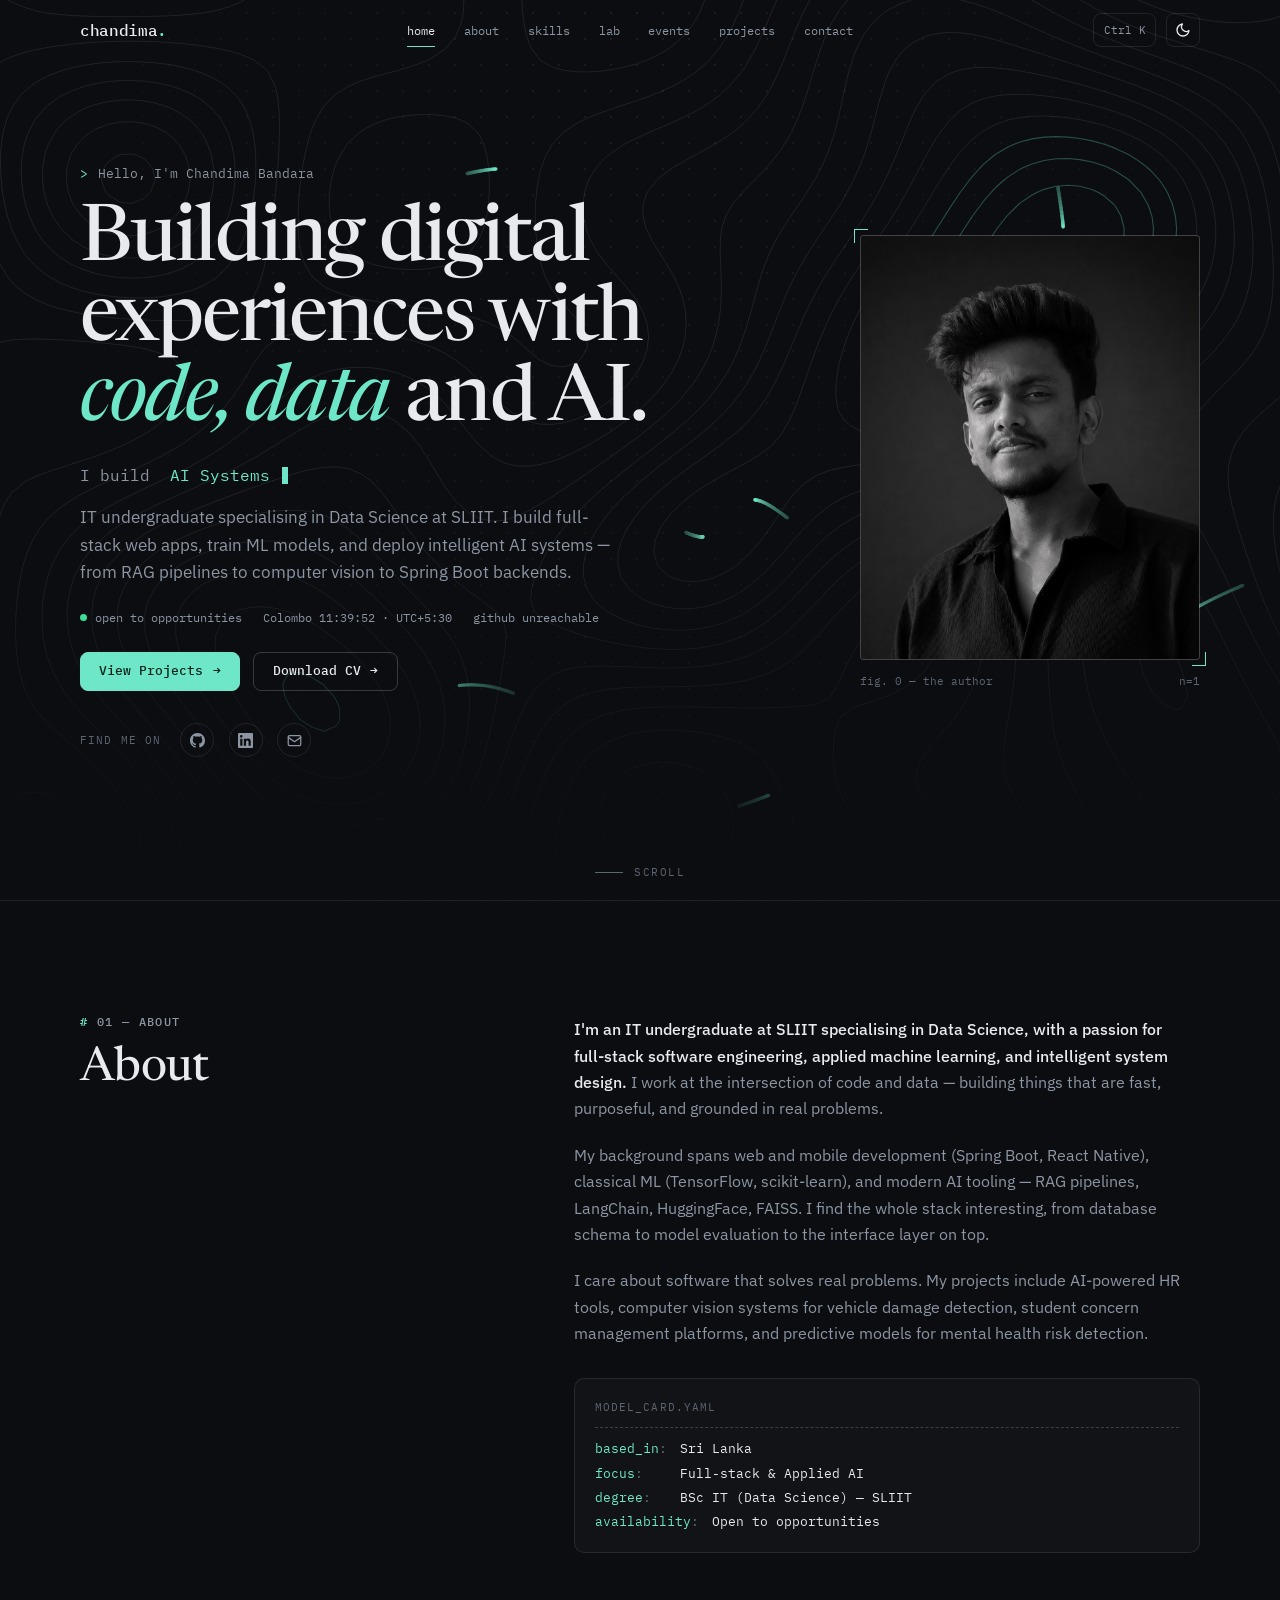
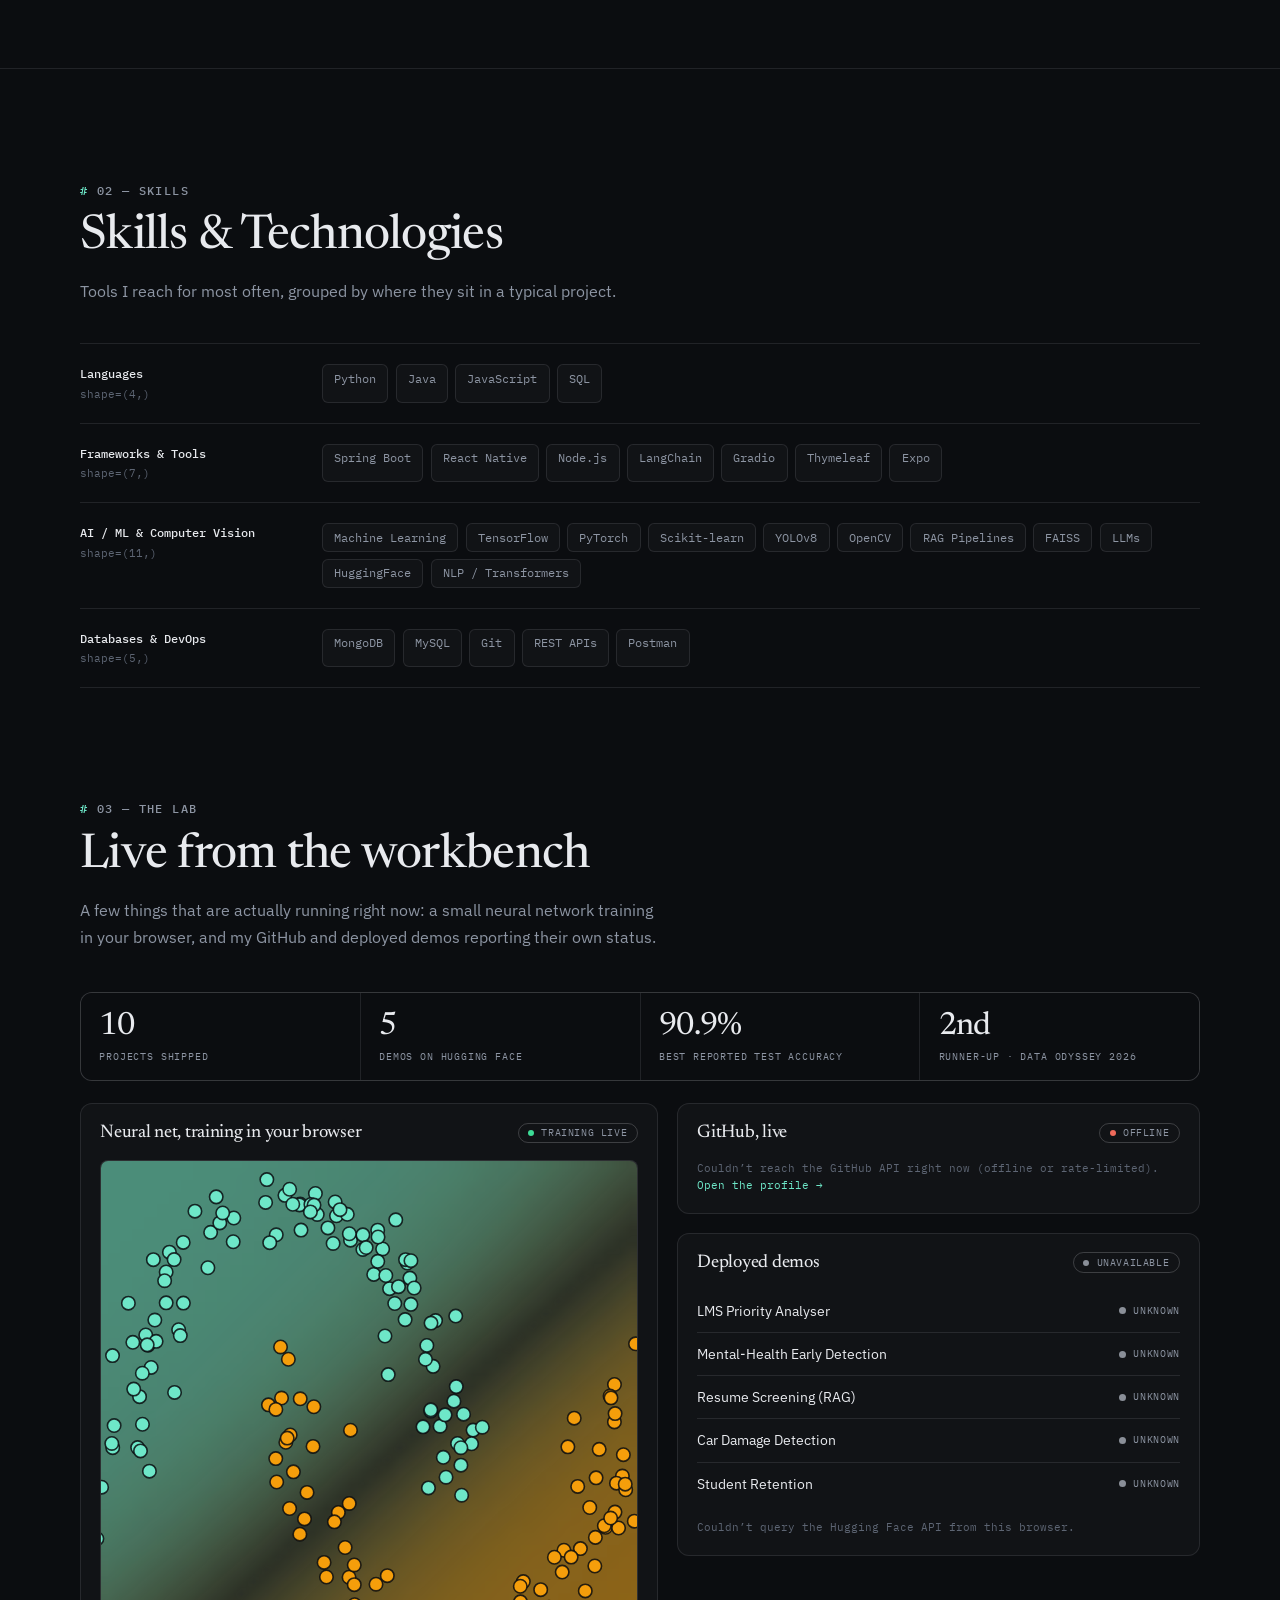
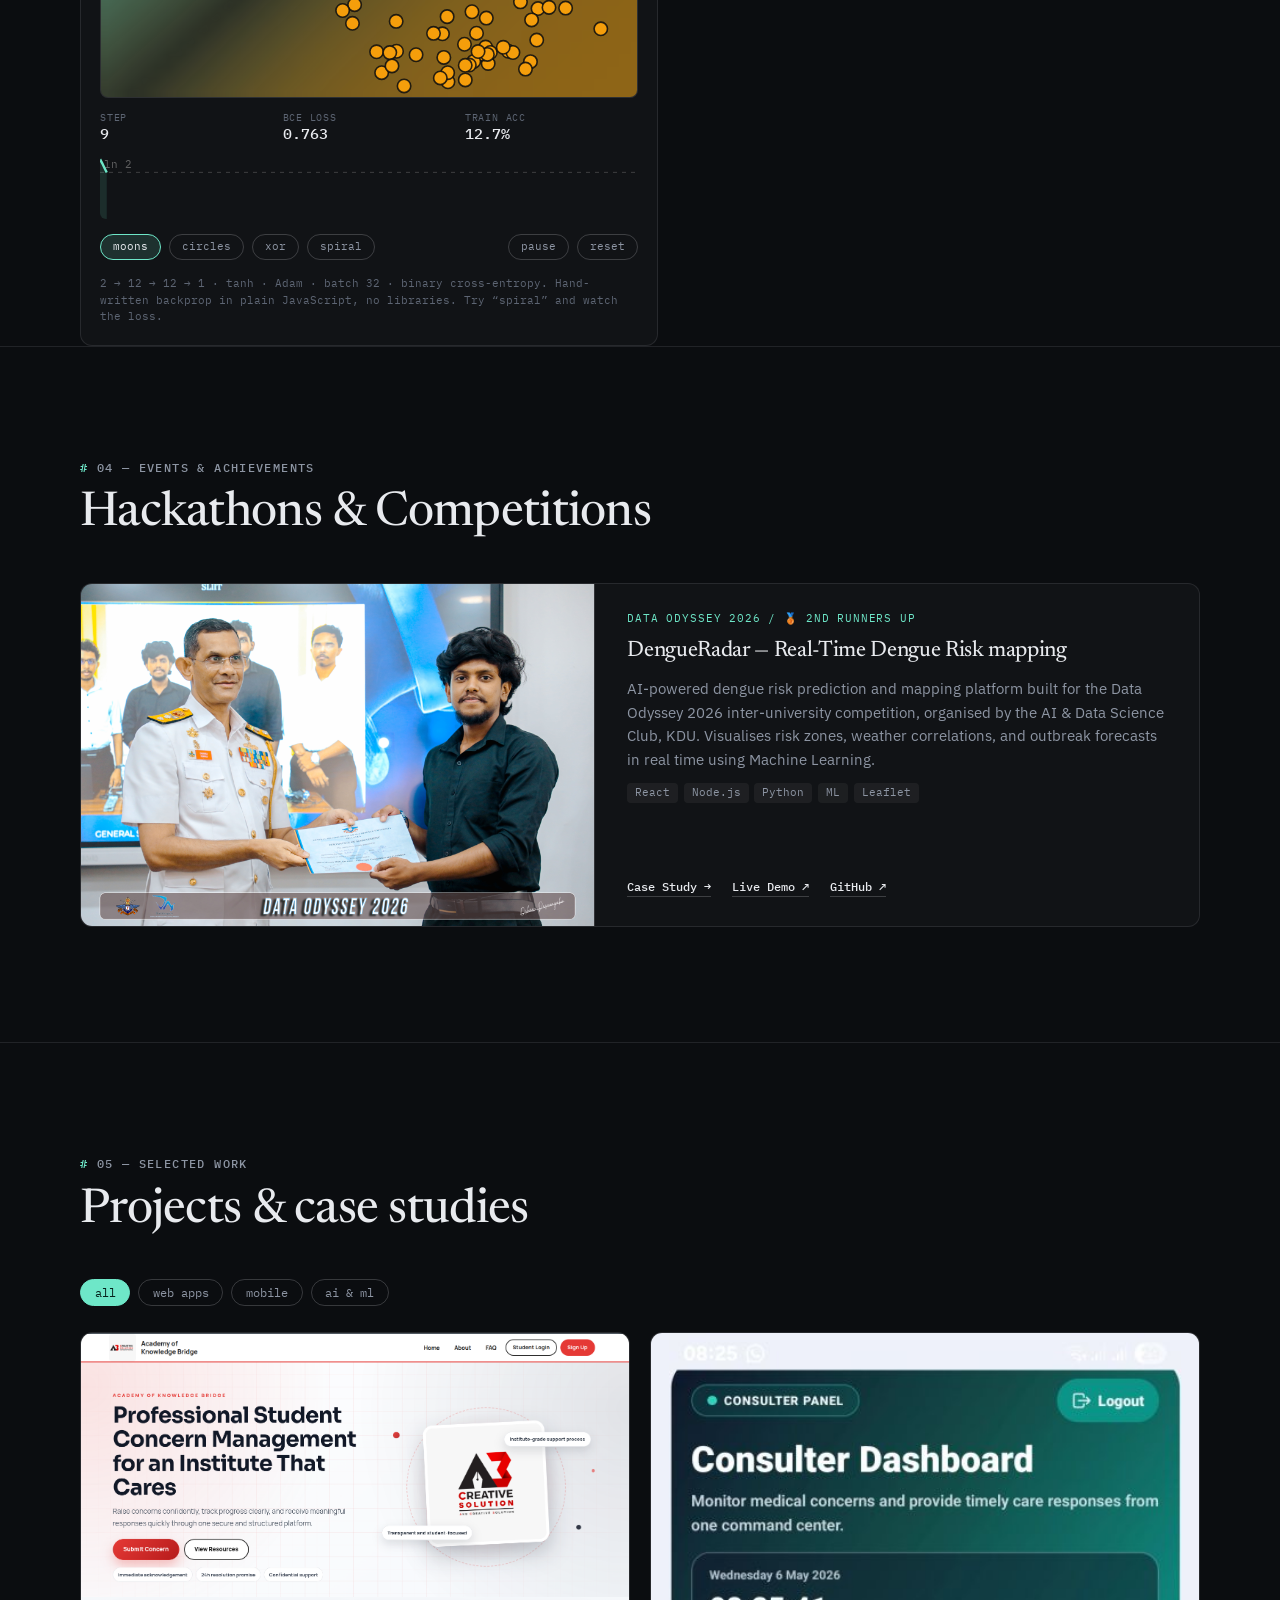
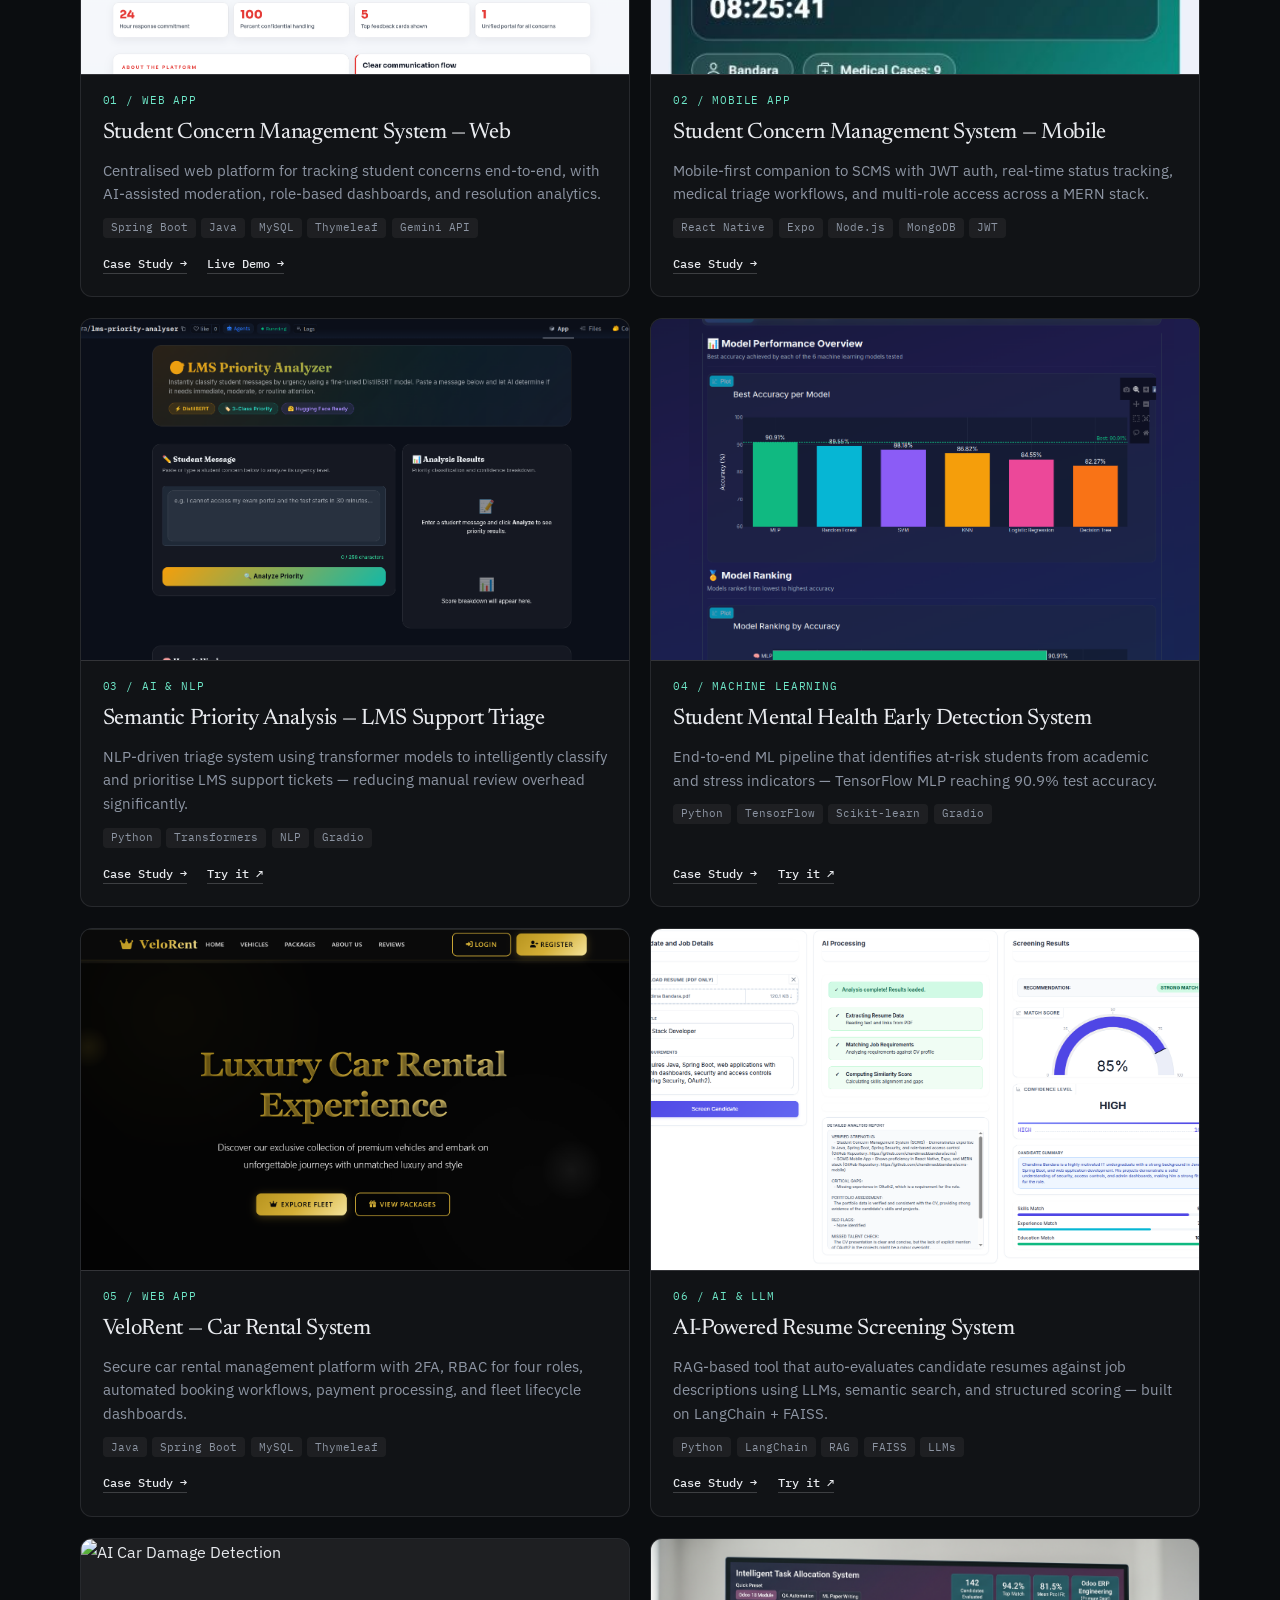
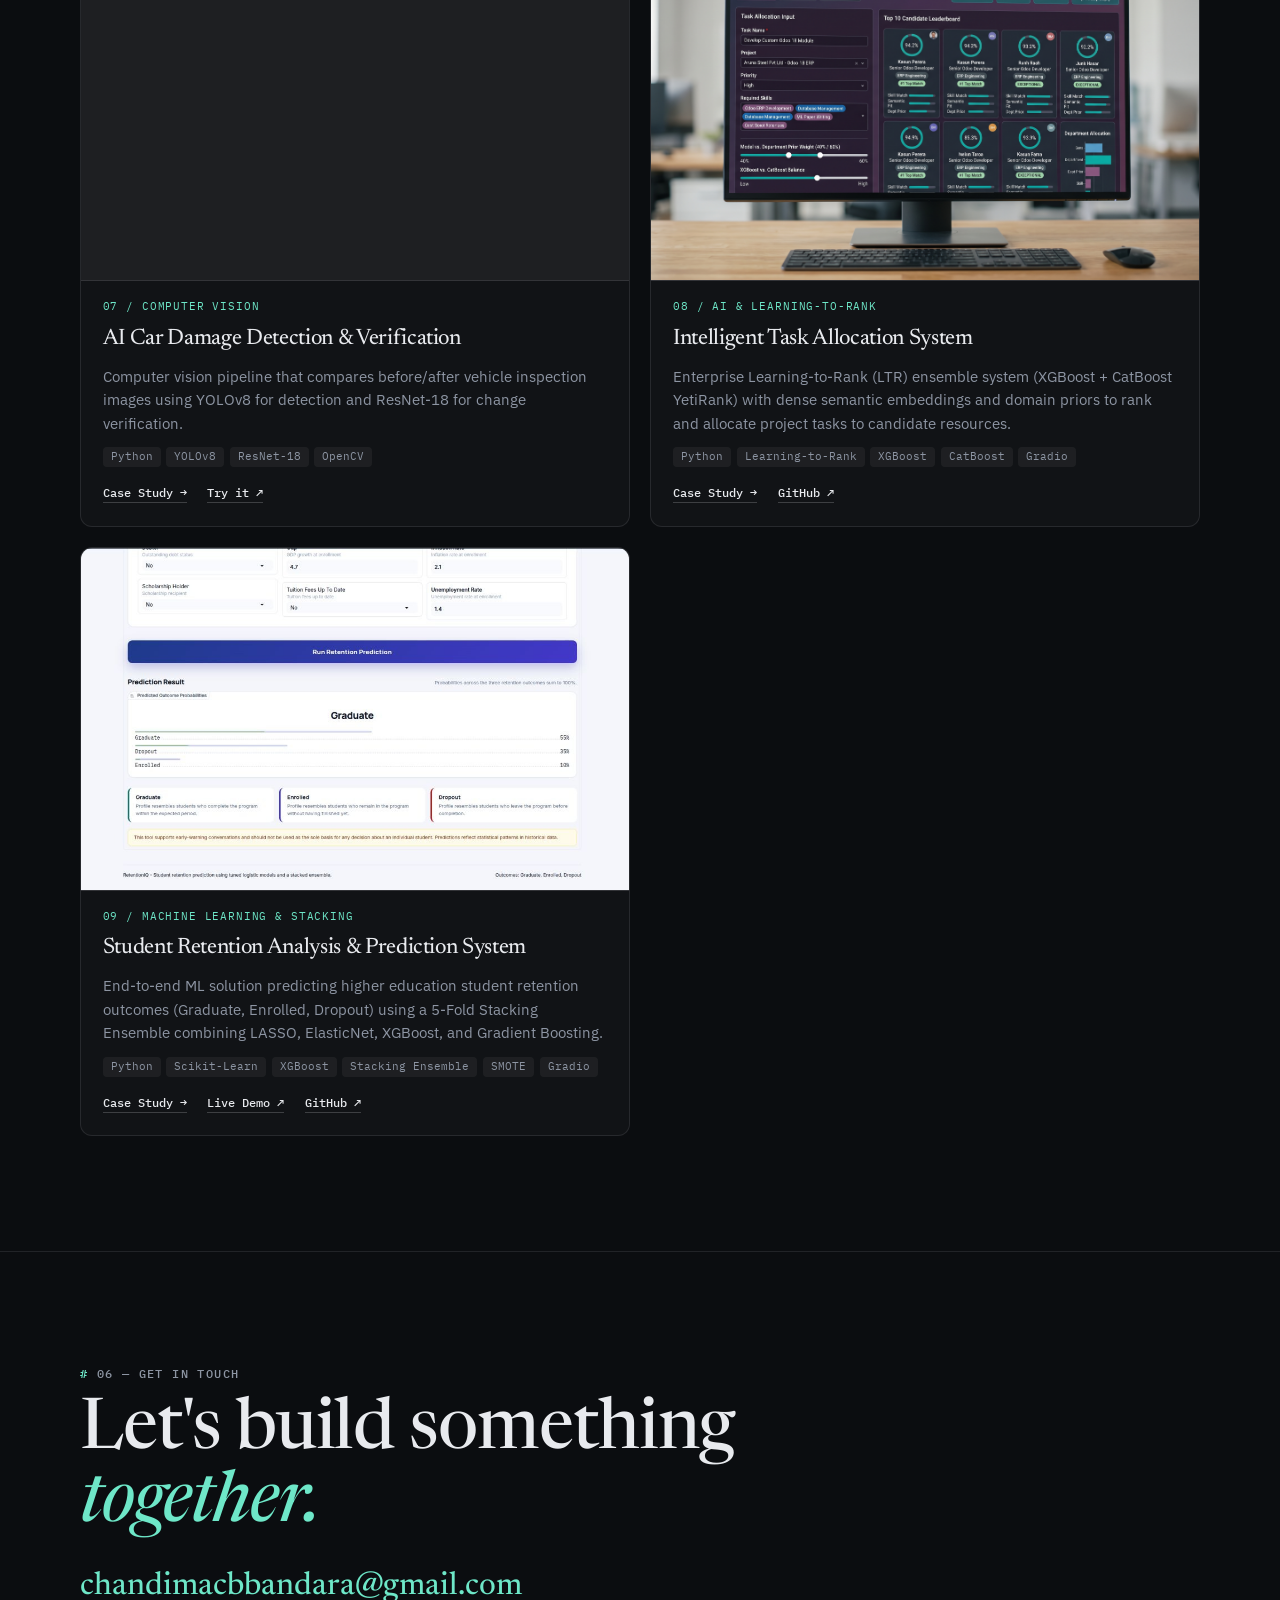
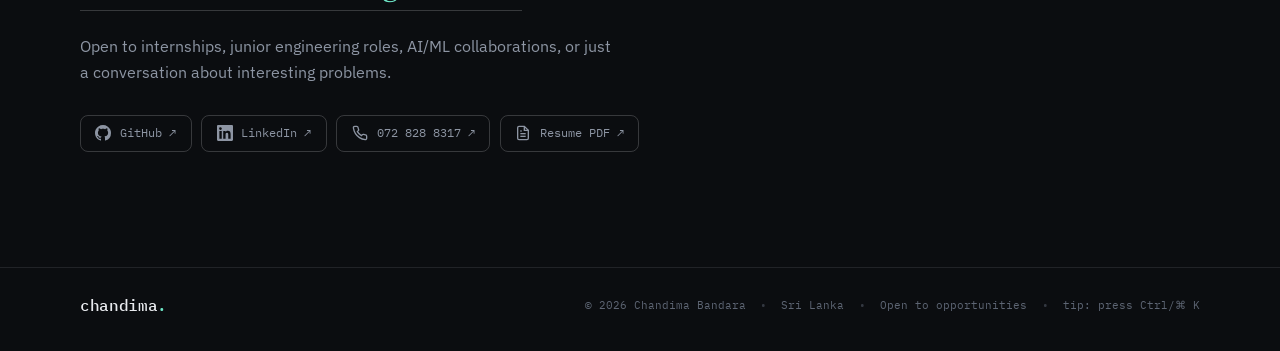
==== commit 9be73dc5: "added updated projects" ====
--- a/index.html
+++ b/index.html
@@ -1,32 +1,347 @@
 <!DOCTYPE html>
-<html lang="en">
+<html lang="en" data-theme="dark">
 <head>
   <meta charset="UTF-8" />
   <meta name="viewport" content="width=device-width, initial-scale=1.0" />
   <meta name="description" content="Chandima Bandara — IT undergraduate specialising in Data Science. Building web apps, AI systems and data products." />
   <title>Chandima Bandara — Portfolio</title>
+  <script>
+    /* set theme + js flag before first paint */
+    (function () {
+      var r = document.documentElement, t = null;
+      try { t = localStorage.getItem('theme'); } catch (e) {}
+      if (!t) t = 'dark';
+      r.dataset.theme = t; r.classList.add('js');
+    })();
+  </script>
   <link rel="preconnect" href="https://fonts.googleapis.com" />
   <link rel="preconnect" href="https://fonts.gstatic.com" crossorigin />
-  <link href="https://fonts.googleapis.com/css2?family=Space+Grotesk:wght@400;500;600;700&family=Inter:wght@400;500;600&family=JetBrains+Mono:wght@400;500&display=swap" rel="stylesheet" />
+  <link href="https://fonts.googleapis.com/css2?family=IBM+Plex+Mono:wght@400;500&family=IBM+Plex+Sans:wght@400;500;600&family=Newsreader:ital,opsz,wght@0,6..72,400..600;1,6..72,400..500&display=swap" rel="stylesheet" />
   <link rel="icon" type="image/svg+xml" href="assets/icons/favicon.svg" />
-  <link rel="stylesheet" href="css/styles.css" />
+  <style>
+/* ==========================================================
+   Theme: "research notebook"
+   quiet graphite (dark) / paper (light), one accent colour,
+   serif display + mono annotations, contour-map hero.
+   ========================================================== */
+:root {
+  --serif: 'Newsreader', Georgia, 'Times New Roman', serif;
+  --sans: 'IBM Plex Sans', system-ui, -apple-system, 'Segoe UI', sans-serif;
+  --mono: 'IBM Plex Mono', ui-monospace, 'SFMono-Regular', Menlo, monospace;
+  --ease: cubic-bezier(.2, .7, .2, 1);
+}
+:root[data-theme="dark"] {
+  color-scheme: dark;
+  --bg: #0b0d10; --bg2: #10141a; --card: rgba(255,255,255,.028); --card2: rgba(255,255,255,.05);
+  --ink: #e8eaee; --muted: #8d95a3; --dim: #5d6573;
+  --line: rgba(232,234,238,.10); --line2: rgba(232,234,238,.20);
+  --accent: #6ee7c8; --accent-ink: #06231c; --dot: rgba(232,234,238,.075);
+}
+:root[data-theme="light"] {
+  color-scheme: light;
+  --bg: #f6f4ee; --bg2: #fbfaf6; --card: rgba(21,23,28,.025); --card2: rgba(21,23,28,.05);
+  --ink: #16181d; --muted: #596070; --dim: #8a909c;
+  --line: rgba(22,24,29,.12); --line2: rgba(22,24,29,.24);
+  --accent: #0b7a6b; --accent-ink: #f6f4ee; --dot: rgba(22,24,29,.09);
+}
+
+*, *::before, *::after { box-sizing: border-box; }
+html { scroll-behavior: smooth; -webkit-text-size-adjust: 100%; }
+body {
+  margin: 0; background: var(--bg); color: var(--ink);
+  font: 400 1rem/1.65 var(--sans);
+  -webkit-font-smoothing: antialiased; text-rendering: optimizeLegibility;
+  transition: background-color .35s, color .35s;
+}
+/* faint dot-grid, like notebook paper */
+body::before {
+  content: ''; position: fixed; inset: 0; z-index: -1; pointer-events: none;
+  background-image: radial-gradient(var(--dot) 1px, transparent 1.2px);
+  background-size: 26px 26px;
+  -webkit-mask-image: radial-gradient(ellipse at 50% 0%, #000 0%, transparent 85%);
+          mask-image: radial-gradient(ellipse at 50% 0%, #000 0%, transparent 85%);
+}
+img { max-width: 100%; display: block; }
+a { color: inherit; text-decoration: none; }
+button { font: inherit; color: inherit; }
+::selection { background: var(--accent); color: var(--accent-ink); }
+:focus-visible { outline: 2px solid var(--accent); outline-offset: 3px; border-radius: 4px; }
+section[id] { scroll-margin-top: 70px; }
+.wrap { width: min(1120px, 100% - 48px); margin-inline: auto; }
+
+h1, h2, h3 { font-family: var(--serif); font-weight: 450; letter-spacing: -.015em; margin: 0; }
+h2 { font-size: clamp(2rem, 4.4vw, 3rem); line-height: 1.08; }
+em { font-style: italic; color: var(--accent); }
+.eyebrow {
+  display: block; margin-bottom: 1rem;
+  font: 500 .72rem/1 var(--mono); letter-spacing: .12em; text-transform: uppercase; color: var(--muted);
+}
+.eyebrow::before { content: '# '; color: var(--accent); }
+
+/* ---------- reveal ---------- */
+.js .reveal { opacity: 0; transform: translateY(14px); transition: opacity .8s var(--ease), transform .8s var(--ease); }
+.js .reveal.in { opacity: 1; transform: none; }
+.reveal-delay-1 { transition-delay: .08s !important; } .reveal-delay-2 { transition-delay: .16s !important; } .reveal-delay-3 { transition-delay: .24s !important; }
+
+/* ---------- loader / progress ---------- */
+.page-loader {
+  position: fixed; inset: 0; z-index: 9500; display: grid; place-content: center; justify-items: center; gap: 1.1rem;
+  background: var(--bg); animation: loaderOut .5s ease 1.25s forwards;
+}
+.page-loader.done { animation: loaderOut .4s ease forwards; }
+.loader-logo { font: 500 1.6rem/1 var(--mono); letter-spacing: -.03em; }
+.loader-logo span { color: var(--accent); }
+.loader-bar { width: 120px; height: 2px; background: var(--line); overflow: hidden; border-radius: 2px; }
+.loader-bar::after { content: ''; display: block; height: 100%; background: var(--accent); transform: translateX(-100%); animation: loaderFill 1.1s var(--ease) forwards; }
+@keyframes loaderFill { to { transform: none; } }
+@keyframes loaderOut { to { opacity: 0; visibility: hidden; } }
+#scrollProgress { position: fixed; top: 0; left: 0; right: 0; height: 2px; z-index: 9100; background: var(--accent); transform: scaleX(0); transform-origin: 0 50%; }
+
+/* ---------- header ---------- */
+.site-header { position: fixed; inset: 0 0 auto; z-index: 8000; transition: background-color .3s, border-color .3s, backdrop-filter .3s; border-bottom: 1px solid transparent; }
+.site-header.scrolled { background: color-mix(in srgb, var(--bg) 82%, transparent); -webkit-backdrop-filter: blur(12px); backdrop-filter: blur(12px); border-bottom-color: var(--line); }
+.site-header nav { height: 60px; display: flex; align-items: center; justify-content: space-between; gap: 1.5rem; }
+.logo { font: 500 1.02rem/1 var(--mono); letter-spacing: -.02em; }
+.logo-dot { color: var(--accent); }
+.nav-links { display: flex; gap: 1.8rem; list-style: none; margin: 0; padding: 0; }
+.nav-links a { font: 400 .78rem/1 var(--mono); color: var(--muted); padding: .4rem 0; position: relative; transition: color .2s; }
+.nav-links a::after { content: ''; position: absolute; left: 0; right: 0; bottom: -2px; height: 1px; background: var(--accent); transform: scaleX(0); transform-origin: 0 50%; transition: transform .3s var(--ease); }
+.nav-links a:hover, .nav-links a.active { color: var(--ink); }
+.nav-links a.active::after, .nav-links a:hover::after { transform: scaleX(1); }
+.header-actions { display: flex; align-items: center; gap: .6rem; }
+.theme-toggle, .nav-toggle {
+  width: 34px; height: 34px; display: grid; place-items: center; cursor: pointer;
+  border: 1px solid var(--line); border-radius: 8px; background: transparent; transition: border-color .2s;
+}
+.theme-toggle:hover, .nav-toggle:hover { border-color: var(--accent); }
+.theme-toggle svg { width: 16px; height: 16px; }
+:root[data-theme="dark"] .theme-toggle .sun { display: none; }
+:root[data-theme="light"] .theme-toggle .moon { display: none; }
+.nav-toggle { display: none; flex-direction: column; gap: 4px; padding: 0; }
+.nav-toggle span { display: block; width: 14px; height: 1.5px; background: currentColor; transition: transform .3s, opacity .3s; }
+.nav-toggle.open span:nth-child(1) { transform: translateY(5.5px) rotate(45deg); }
+.nav-toggle.open span:nth-child(2) { opacity: 0; }
+.nav-toggle.open span:nth-child(3) { transform: translateY(-5.5px) rotate(-45deg); }
+.mobile-panel {
+  position: fixed; inset: 60px 0 0; z-index: 7900; background: var(--bg); padding: 1.4rem 24px;
+  display: flex; flex-direction: column; gap: .2rem; transform: translateY(-8px); opacity: 0; visibility: hidden; transition: all .3s var(--ease);
+}
+.mobile-panel.open { transform: none; opacity: 1; visibility: visible; }
+.mobile-panel a { font: 450 1.8rem/1.5 var(--serif); border-bottom: 1px solid var(--line); padding: .5rem 0; }
+@media (max-width: 860px) { .nav-links { display: none; } .nav-toggle { display: flex; } }
+@media (min-width: 861px) { .mobile-panel { display: none; } }
+
+/* ---------- hero ---------- */
+.hero { position: relative; min-height: 100svh; display: flex; align-items: center; padding: 96px 0 72px; overflow: hidden; }
+.signal-field { position: absolute; inset: 0; pointer-events: none; -webkit-mask-image: linear-gradient(#000 55%, transparent); mask-image: linear-gradient(#000 55%, transparent); }
+.signal-field canvas { position: absolute; inset: 0; width: 100%; height: 100%; }
+.hero-inner { position: relative; display: grid; grid-template-columns: 1.3fr .7fr; gap: clamp(2rem, 6vw, 5rem); align-items: center; }
+.hero-label { margin: 0 0 1.4rem; font: 400 .82rem/1 var(--mono); color: var(--muted); }
+.hero-label::before { content: '>'; color: var(--accent); margin-right: .6rem; }
+.hero h1 { font-size: clamp(2.5rem, 6.4vw, 4.9rem); line-height: 1.02; letter-spacing: -.025em; }
+.hero-type { margin: 1.4rem 0 1.1rem; font: 400 1rem/1.4 var(--mono); color: var(--muted); min-height: 1.4em; }
+.accent-word { color: var(--accent); }
+.type-cursor { display: inline-block; width: .55ch; height: 1.05em; vertical-align: -.17em; margin-left: 2px; background: var(--accent); animation: blink 1.05s steps(1) infinite; }
+@keyframes blink { 50% { opacity: 0; } }
+.hero-sub { max-width: 54ch; margin: 0 0 1.5rem; color: var(--muted); font-size: 1.04rem; }
+.hero-status { display: flex; flex-wrap: wrap; gap: .45rem 1.3rem; margin: 0 0 1.7rem; font: 400 .72rem/1.2 var(--mono); color: var(--muted); }
+.hs-item { display: inline-flex; align-items: center; gap: .5rem; white-space: nowrap; }
+.hs-dot { width: 7px; height: 7px; border-radius: 50%; background: #3ddc97; animation: hsPulse 2.4s ease-out infinite; }
+@keyframes hsPulse { 0% { box-shadow: 0 0 0 0 rgba(61,220,151,.5); } 70% { box-shadow: 0 0 0 8px rgba(61,220,151,0); } 100% { box-shadow: 0 0 0 0 rgba(61,220,151,0); } }
+.hero-ctas { display: flex; flex-wrap: wrap; gap: .8rem; margin-bottom: 2rem; }
+.btn { display: inline-flex; align-items: center; gap: .6rem; padding: .78rem 1.15rem; border-radius: 8px; font: 500 .8rem/1 var(--mono); border: 1px solid var(--line2); transition: transform .25s var(--ease), background .25s, border-color .25s, color .25s; }
+.btn:hover { transform: translateY(-2px); border-color: var(--accent); }
+.btn-primary { background: var(--accent); color: var(--accent-ink); border-color: var(--accent); }
+.btn-primary:hover { background: transparent; color: var(--accent); }
+.btn .arrow { transition: transform .25s var(--ease); }
+.btn:hover .arrow { transform: translateX(3px); }
+.hero-social { display: flex; align-items: center; gap: .9rem; }
+.hero-social-label { font: 400 .7rem/1 var(--mono); color: var(--dim); margin-right: .3rem; text-transform: uppercase; letter-spacing: .1em; }
+.hero-social a { width: 34px; height: 34px; display: grid; place-items: center; border: 1px solid var(--line); border-radius: 50%; color: var(--muted); transition: color .2s, border-color .2s; }
+.hero-social a:hover { color: var(--accent); border-color: var(--accent); }
+.hero-social svg { width: 15px; height: 15px; }
+.hero-portrait-wrap { justify-self: end; width: min(100%, 340px); }
+.hero-portrait { position: relative; aspect-ratio: 4 / 5; border: 1px solid var(--line2); border-radius: 4px; background: var(--card2); }
+.hero-portrait img { width: 100%; height: 100%; object-fit: cover; border-radius: 3px; }
+.hero-portrait::before, .hero-portrait::after { content: ''; position: absolute; width: 14px; height: 14px; border: 1.5px solid var(--accent); }
+.hero-portrait::before { top: -7px; left: -7px; border-right: 0; border-bottom: 0; }
+.hero-portrait::after { bottom: -7px; right: -7px; border-left: 0; border-top: 0; }
+.fig-cap { margin-top: .9rem; font: 400 .68rem/1.4 var(--mono); color: var(--dim); display: flex; justify-content: space-between; gap: 1rem; }
+.hero-scroll { position: absolute; left: 50%; bottom: 22px; transform: translateX(-50%); display: flex; align-items: center; gap: .7rem; font: 400 .66rem/1 var(--mono); letter-spacing: .14em; text-transform: uppercase; color: var(--dim); }
+.scroll-line { width: 28px; height: 1px; background: var(--dim); }
+@media (max-width: 860px) {
+  .hero { align-items: flex-start; } .hero-inner { grid-template-columns: 1fr; }
+  .hero-portrait-wrap { justify-self: start; width: 132px; order: -1; }
+  .hero-scroll { display: none; }
+}
+
+/* ---------- sections ---------- */
+section.block, #about, #skills, #events, #projects, #contact { padding: clamp(4.5rem, 9vw, 8rem) 0; border-top: 1px solid var(--line); }
+.sec-head { margin-bottom: 2.6rem; max-width: 62ch; }
+.sec-head p { margin: .9rem 0 0; color: var(--muted); }
+
+/* about */
+.about-grid { display: grid; grid-template-columns: .8fr 1.2fr; gap: clamp(2rem, 6vw, 5rem); }
+.about-grid h2 { position: sticky; top: 100px; align-self: start; }
+.about-copy p { margin: 0 0 1.25rem; color: var(--muted); max-width: 62ch; }
+.about-copy p strong { color: var(--ink); font-weight: 500; }
+.about-meta { margin-top: 2rem; padding: 1.1rem 1.25rem; border: 1px solid var(--line); border-radius: 10px; background: var(--card); font: 400 .8rem/1.9 var(--mono); }
+.about-meta::before { content: 'model_card.yaml'; display: block; margin-bottom: .6rem; padding-bottom: .6rem; border-bottom: 1px dashed var(--line2); font-size: .66rem; letter-spacing: .1em; text-transform: uppercase; color: var(--dim); }
+.about-meta div { display: flex; gap: .8rem; flex-wrap: wrap; }
+.about-meta span { color: var(--accent); min-width: 9ch; }
+.about-meta span::after { content: ':'; color: var(--dim); }
+.about-meta p { margin: 0; color: var(--ink); max-width: none; }
+@media (max-width: 860px) { .about-grid { grid-template-columns: 1fr; } .about-grid h2 { position: static; } }
+
+/* skills */
+.skills-head { margin-bottom: 2.4rem; max-width: 60ch; }
+.skills-head p { margin: .9rem 0 0; color: var(--muted); }
+.skill-group { display: grid; grid-template-columns: 210px 1fr; gap: 1rem 2rem; padding: 1.25rem 0; border-top: 1px solid var(--line); }
+.skill-group:last-child { border-bottom: 1px solid var(--line); }
+.cat-name { font: 500 .78rem/1.5 var(--mono); color: var(--ink); }
+.cat-name small { display: block; margin-top: .25rem; font-weight: 400; font-size: .66rem; color: var(--dim); }
+.skill-items { display: flex; flex-wrap: wrap; gap: .45rem; }
+.skill-pill { padding: .34rem .7rem; border: 1px solid var(--line); border-radius: 6px; background: var(--card); font: 400 .76rem/1.3 var(--mono); color: var(--muted); transition: color .2s, border-color .2s, background .2s; }
+.skill-pill:hover { color: var(--ink); border-color: var(--accent); background: color-mix(in srgb, var(--accent) 8%, transparent); }
+@media (max-width: 760px) { .skill-group { grid-template-columns: 1fr; gap: .7rem; } }
+
+/* ---------- lab ---------- */
+.lab-intro { max-width: 58ch; margin: .9rem 0 0; color: var(--muted); }
+.lab-stats { display: grid; grid-template-columns: repeat(4, 1fr); gap: 1px; margin: 0 0 1.4rem; border: 1px solid var(--line); border-radius: 12px; overflow: hidden; background: var(--line); }
+.lab-stat { padding: 1rem 1.15rem; background: var(--bg); }
+.lab-stat b { display: block; font: 450 clamp(1.5rem, 3vw, 2rem)/1.1 var(--serif); letter-spacing: -.02em; }
+.lab-stat span { display: block; margin-top: .4rem; font: 400 .64rem/1.35 var(--mono); text-transform: uppercase; letter-spacing: .08em; color: var(--muted); }
+.lab-stat b span { display: inline; margin: 0; font: inherit; text-transform: none; letter-spacing: inherit; color: inherit; }
+@media (max-width: 760px) { .lab-stats { grid-template-columns: repeat(2, 1fr); } }
+.lab-grid { display: grid; grid-template-columns: 1.05fr .95fr; gap: 1.2rem; align-items: start; }
+.lab-col { display: grid; gap: 1.2rem; }
+@media (max-width: 980px) { .lab-grid { grid-template-columns: 1fr; } }
+.lab-card { border: 1px solid var(--line); border-radius: 12px; padding: 1.1rem 1.2rem 1.2rem; background: var(--card); }
+.lab-card-head { display: flex; align-items: center; justify-content: space-between; gap: .8rem; margin-bottom: 1rem; }
+.lab-card-head h3 { font: 450 1.15rem/1.2 var(--serif); }
+.lab-badge { display: inline-flex; align-items: center; gap: .45rem; padding: .28rem .6rem; border-radius: 999px; border: 1px solid var(--line2); font: 400 .62rem/1 var(--mono); letter-spacing: .06em; text-transform: uppercase; color: var(--muted); white-space: nowrap; }
+.lab-badge i { width: 6px; height: 6px; border-radius: 50%; background: #3ddc97; }
+.lab-badge.idle i { background: #8a8f98; } .lab-badge.err i { background: #ef6a5b; }
+.lab-note { margin: .9rem 0 0; font: 400 .68rem/1.55 var(--mono); color: var(--dim); }
+.lab-note a { color: var(--accent); }
+.nn-stage { border-radius: 8px; overflow: hidden; border: 1px solid var(--line); background: var(--card); }
+#nnCanvas { display: block; width: 100%; height: auto; aspect-ratio: 1 / 1; }
+.nn-readout { display: grid; grid-template-columns: repeat(3, 1fr); gap: .6rem; margin: .9rem 0 .7rem; font: 400 .72rem/1.3 var(--mono); }
+.nn-readout span { display: block; color: var(--dim); font-size: .6rem; text-transform: uppercase; letter-spacing: .08em; }
+.nn-readout b { font-weight: 500; font-size: .95rem; font-variant-numeric: tabular-nums; }
+#lossCanvas { display: block; width: 100%; height: 64px; border-radius: 6px; }
+.nn-controls { display: flex; flex-wrap: wrap; gap: .5rem; margin-top: .9rem; }
+.nn-controls .sep { flex: 1; }
+.chip { padding: .42rem .75rem; border-radius: 999px; border: 1px solid var(--line2); background: transparent; cursor: pointer; font: 400 .7rem/1 var(--mono); color: var(--muted); transition: border-color .2s, background .2s, color .2s; }
+.chip:hover { border-color: var(--accent); color: var(--ink); }
+.chip[aria-pressed="true"] { border-color: var(--accent); color: var(--ink); background: color-mix(in srgb, var(--accent) 14%, transparent); }
+.gh-stats { display: grid; grid-template-columns: repeat(3, 1fr); gap: .6rem; margin-bottom: 1rem; }
+.gh-stats div { padding: .7rem .8rem; border-radius: 8px; background: var(--card2); }
+.gh-stats b { display: block; font: 450 1.4rem/1.1 var(--serif); }
+.gh-stats span { display: block; margin-top: .25rem; font: 400 .6rem/1 var(--mono); text-transform: uppercase; letter-spacing: .08em; color: var(--dim); }
+.gh-langbar { display: flex; height: 5px; border-radius: 99px; overflow: hidden; gap: 2px; margin-bottom: .6rem; }
+.gh-langbar i { display: block; background: var(--accent); }
+.gh-legend { display: flex; flex-wrap: wrap; gap: .3rem 1rem; margin-bottom: 1.1rem; font: 400 .68rem/1.2 var(--mono); color: var(--muted); }
+.gh-legend span { display: inline-flex; align-items: center; gap: .4rem; }
+.gh-legend i { width: 8px; height: 8px; border-radius: 2px; background: var(--accent); }
+.gh-term { margin: 0 0 1rem; padding: .75rem .85rem; border-radius: 8px; background: var(--card2); font: 400 .72rem/1.6 var(--mono); overflow-wrap: anywhere; }
+.gh-term .p { color: var(--accent); } .gh-term .m { color: var(--dim); }
+.gh-list { list-style: none; margin: 0; padding: 0; }
+.gh-list li { border-top: 1px solid var(--line); }
+.gh-list a { display: flex; align-items: baseline; justify-content: space-between; gap: 1rem; padding: .6rem 0; font-size: .85rem; }
+.gh-list b { font-weight: 500; transition: color .2s; } .gh-list a:hover b { color: var(--accent); }
+.gh-list small { color: var(--dim); white-space: nowrap; font: 400 .66rem/1 var(--mono); }
+.sp-list { list-style: none; margin: 0; padding: 0; }
+.sp-list li { border-top: 1px solid var(--line); } .sp-list li:first-child { border-top: 0; }
+.sp-list a { display: flex; align-items: center; justify-content: space-between; gap: 1rem; padding: .62rem 0; font-size: .85rem; }
+.sp-name { transition: color .2s; } .sp-list a:hover .sp-name { color: var(--accent); }
+.sp-state { display: inline-flex; align-items: center; gap: .45rem; font: 400 .64rem/1 var(--mono); text-transform: uppercase; letter-spacing: .06em; color: var(--muted); white-space: nowrap; }
+.sp-state i { width: 7px; height: 7px; border-radius: 50%; background: #8a8f98; }
+.sp-state.running i { background: #3ddc97; } .sp-state.sleeping i { background: #f5b14a; } .sp-state.error i { background: #ef6a5b; }
+.sp-state.building i { background: #6aa8ff; animation: hsPulse 1.6s ease-out infinite; }
+.sk { opacity: .5; animation: skPulse 1.4s ease-in-out infinite; } @keyframes skPulse { 50% { opacity: .2; } }
+
+/* ---------- project cards ---------- */
+.projects-list { display: grid; grid-template-columns: repeat(2, 1fr); gap: 1.3rem; }
+.project { display: flex; flex-direction: column; border: 1px solid var(--line); border-radius: 12px; background: var(--card); overflow: hidden; transition: border-color .3s, transform .4s var(--ease); }
+.project:hover { border-color: var(--line2); transform: translateY(-3px); }
+.project.is-hidden { display: none; }
+.project-media { aspect-ratio: 16 / 10; overflow: hidden; cursor: zoom-in; background: var(--card2); border-bottom: 1px solid var(--line); }
+.project-media img { width: 100%; height: 100%; object-fit: cover; object-position: top; transition: transform .8s var(--ease); }
+.project:hover .project-media img { transform: scale(1.035); }
+.project-info { display: flex; flex-direction: column; gap: .75rem; flex: 1; padding: 1.2rem 1.35rem 1.4rem; }
+.index { font: 400 .66rem/1.3 var(--mono); letter-spacing: .08em; text-transform: uppercase; color: var(--accent); }
+.project-info h3 { font-size: 1.4rem; line-height: 1.2; }
+.project-info p { margin: 0; color: var(--muted); font-size: .92rem; line-height: 1.6; }
+.project-tech { display: flex; flex-wrap: wrap; gap: .35rem; }
+.project-tech span { padding: .2rem .5rem; border-radius: 4px; background: var(--card2); font: 400 .66rem/1.3 var(--mono); color: var(--muted); }
+.project-links { display: flex; flex-wrap: wrap; gap: .4rem 1.3rem; margin-top: auto; padding-top: .5rem; }
+.project-links a { font: 500 .74rem/1 var(--mono); color: var(--ink); border-bottom: 1px solid var(--line2); padding-bottom: 3px; transition: color .2s, border-color .2s; }
+.project-links a:hover { color: var(--accent); border-color: var(--accent); }
+.project-links .arrow { display: inline-block; transition: transform .25s var(--ease); } .project-links a:hover .arrow { transform: translateX(3px); }
+#events .projects-list { grid-template-columns: 1fr; }
+#events .project { flex-direction: row; }
+#events .project-media { flex: 0 0 46%; aspect-ratio: auto; min-height: 280px; border-bottom: 0; border-right: 1px solid var(--line); }
+#events .project-info { justify-content: center; padding: 1.8rem 2rem; }
+.project-filters { display: flex; flex-wrap: wrap; gap: .5rem; margin-bottom: 1.6rem; }
+.filter-btn { padding: .42rem .85rem; border-radius: 999px; border: 1px solid var(--line2); background: transparent; cursor: pointer; font: 400 .72rem/1 var(--mono); color: var(--muted); transition: all .2s; }
+.filter-btn:hover { color: var(--ink); border-color: var(--accent); }
+.filter-btn.active { color: var(--accent-ink); background: var(--accent); border-color: var(--accent); }
+@media (max-width: 860px) { .projects-list { grid-template-columns: 1fr; } #events .project { flex-direction: column; } #events .project-media { flex: none; aspect-ratio: 16/10; min-height: 0; border-right: 0; border-bottom: 1px solid var(--line); } #events .project-info { padding: 1.2rem 1.35rem 1.4rem; } }
+
+/* ---------- contact / footer ---------- */
+.contact h2 { font-size: clamp(2.3rem, 6vw, 4.4rem); line-height: 1.04; margin-bottom: 1.6rem; }
+.contact-email { display: inline-block; font: 450 clamp(1.2rem, 3.2vw, 2rem)/1.2 var(--serif); color: var(--accent); border-bottom: 1px solid var(--line2); padding-bottom: .25rem; transition: border-color .2s; overflow-wrap: anywhere; }
+.contact-email:hover { border-color: var(--accent); }
+.contact-sub { max-width: 54ch; margin: 1.4rem 0 1.8rem; color: var(--muted); }
+.contact-links { display: flex; flex-wrap: wrap; gap: .6rem; }
+.contact-links a { display: inline-flex; align-items: center; gap: .55rem; padding: .6rem .9rem; border: 1px solid var(--line2); border-radius: 8px; font: 400 .76rem/1 var(--mono); color: var(--muted); transition: color .2s, border-color .2s; }
+.contact-links a:hover { color: var(--accent); border-color: var(--accent); }
+footer { border-top: 1px solid var(--line); padding: 1.8rem 0 2.4rem; }
+.footer-row { display: flex; flex-wrap: wrap; justify-content: space-between; align-items: center; gap: 1rem; }
+.footer-meta { display: flex; flex-wrap: wrap; gap: .5rem .9rem; font: 400 .68rem/1.3 var(--mono); color: var(--dim); }
+.footer-meta .dot { opacity: .5; }
+.scroll-top { position: fixed; right: 20px; bottom: 20px; z-index: 7000; width: 40px; height: 40px; display: grid; place-items: center; border: 1px solid var(--line2); border-radius: 50%; background: var(--bg); cursor: pointer; opacity: 0; visibility: hidden; transform: translateY(8px); transition: all .3s var(--ease); }
+.scroll-top.show { opacity: 1; visibility: visible; transform: none; } .scroll-top:hover { border-color: var(--accent); color: var(--accent); }
+.scroll-top svg { width: 16px; height: 16px; }
+
+/* ---------- lightbox ---------- */
+.lightbox { position: fixed; inset: 0; z-index: 9200; display: grid; place-items: center; padding: 4vh 4vw; background: rgba(5,6,8,.88); opacity: 0; visibility: hidden; transition: opacity .25s; cursor: zoom-out; }
+.lightbox.open { opacity: 1; visibility: visible; }
+.lightbox-image { max-width: 100%; max-height: 92vh; border-radius: 6px; box-shadow: 0 30px 80px rgba(0,0,0,.5); }
+.lightbox-close { position: absolute; top: 18px; right: 22px; width: 38px; height: 38px; border-radius: 50%; border: 1px solid rgba(255,255,255,.3); background: transparent; color: #fff; cursor: pointer; }
+
+/* ---------- command palette ---------- */
+.kbd-hint { display: inline-flex; align-items: center; padding: .4rem .6rem; height: 34px; border: 1px solid var(--line); border-radius: 8px; background: transparent; cursor: pointer; font: 400 .68rem/1 var(--mono); color: var(--muted); transition: color .2s, border-color .2s; }
+.kbd-hint:hover { color: var(--ink); border-color: var(--accent); }
+@media (max-width: 860px) { .kbd-hint { display: none; } }
+.cmdk { position: fixed; inset: 0; z-index: 9400; display: flex; align-items: flex-start; justify-content: center; padding: 14vh 1rem 1rem; background: rgba(0,0,0,.5); -webkit-backdrop-filter: blur(5px); backdrop-filter: blur(5px); }
+.cmdk[hidden] { display: none; }
+.cmdk-panel { width: min(560px, 100%); border-radius: 12px; overflow: hidden; border: 1px solid var(--line2); background: var(--bg2); box-shadow: 0 30px 80px rgba(0,0,0,.45); animation: cmdkIn .16s ease-out; }
+@keyframes cmdkIn { from { opacity: 0; transform: translateY(-6px); } }
+.cmdk-input { width: 100%; padding: 1rem 1.15rem; border: 0; border-bottom: 1px solid var(--line); background: transparent; color: var(--ink); outline: none; font: 400 .95rem/1.2 var(--mono); }
+.cmdk-list { list-style: none; margin: 0; padding: .4rem; max-height: min(52vh, 380px); overflow-y: auto; }
+.cmdk-item { display: flex; align-items: center; justify-content: space-between; gap: 1rem; padding: .6rem .75rem; border-radius: 8px; cursor: pointer; font-size: .88rem; }
+.cmdk-item[aria-selected="true"] { background: color-mix(in srgb, var(--accent) 15%, transparent); }
+.cmdk-item small { color: var(--dim); white-space: nowrap; font: 400 .62rem/1 var(--mono); text-transform: uppercase; letter-spacing: .08em; }
+.cmdk-empty { padding: 1.2rem; text-align: center; color: var(--dim); font-size: .85rem; }
+.cmdk-foot { display: flex; gap: 1.1rem; padding: .6rem 1rem; border-top: 1px solid var(--line); font: 400 .64rem/1 var(--mono); color: var(--dim); }
+.cmdk-foot kbd { margin-right: .25rem; padding: .12rem .3rem; border-radius: 4px; border: 1px solid var(--line2); font: inherit; }
+
+@media (prefers-reduced-motion: reduce) {
+  html { scroll-behavior: auto; }
+  *, *::before, *::after { animation-duration: .001s !important; animation-iteration-count: 1 !important; transition-duration: .001s !important; }
+  .js .reveal { opacity: 1; transform: none; }
+}
+  </style>
 </head>
 <body>
 
-<!-- Grain overlay -->
-<div class="grain"></div>
-
-<!-- Custom cursor -->
-<div class="cursor-dot" id="cdot"></div>
-<div class="cursor-ring" id="cring"></div>
-
-<!-- Page Loader -->
-<div class="page-loader">
-  <div class="loader-logo">CB<span>.</span></div>
+<!-- Page loader -->
+<div class="page-loader" id="loader">
+  <div class="loader-logo">cb<span>.</span></div>
   <div class="loader-bar"></div>
 </div>
-
-<!-- Scroll progress -->
 <div id="scrollProgress"></div>
 
 <!-- ============ NAV ============ -->
@@ -37,6 +352,7 @@
       <li><a href="#home" class="active">home</a></li>
       <li><a href="#about">about</a></li>
       <li><a href="#skills">skills</a></li>
+      <li><a href="#lab">lab</a></li>
       <li><a href="#events">events</a></li>
       <li><a href="#projects">projects</a></li>
       <li><a href="#contact">contact</a></li>
@@ -46,9 +362,7 @@
         <svg class="sun" viewBox="0 0 24 24" fill="none" stroke="currentColor" stroke-width="2" stroke-linecap="round" stroke-linejoin="round"><circle cx="12" cy="12" r="5"></circle><line x1="12" y1="1" x2="12" y2="3"></line><line x1="12" y1="21" x2="12" y2="23"></line><line x1="4.22" y1="4.22" x2="5.64" y2="5.64"></line><line x1="18.36" y1="18.36" x2="19.78" y2="19.78"></line><line x1="1" y1="12" x2="3" y2="12"></line><line x1="21" y1="12" x2="23" y2="12"></line><line x1="4.22" y1="19.78" x2="5.64" y2="18.36"></line><line x1="18.36" y1="5.64" x2="19.78" y2="4.22"></line></svg>
         <svg class="moon" viewBox="0 0 24 24" fill="none" stroke="currentColor" stroke-width="2" stroke-linecap="round" stroke-linejoin="round"><path d="M21 12.79A9 9 0 1 1 11.21 3 7 7 0 0 0 21 12.79z"></path></svg>
       </button>
-      <button class="nav-toggle" id="burger" aria-label="Open menu">
-        <span></span><span></span><span></span>
-      </button>
+      <button class="nav-toggle" id="burger" aria-label="Open menu"><span></span><span></span><span></span></button>
     </div>
   </nav>
 </header>
@@ -57,20 +371,17 @@
   <a href="#home">home</a>
   <a href="#about">about</a>
   <a href="#skills">skills</a>
+  <a href="#lab">lab</a>
   <a href="#events">events</a>
   <a href="#projects">projects</a>
   <a href="#contact">contact</a>
 </div>
 
 <!-- ============ HERO ============ -->
-<section id="home" class="hero" style="border-top:none; padding-top:0;">
-  <div class="signal-field" id="signalField">
-    <svg preserveAspectRatio="none" viewBox="0 0 1280 800">
-      <path class="signal-line" d="M0,140 C 320,60 640,240 1280,110" style="animation-duration:52s;" />
-      <path class="signal-line" d="M0,600 C 360,680 700,500 1280,620" style="animation-duration:64s; animation-direction:reverse;" />
-      <path class="signal-line" d="M0,380 C 420,280 860,460 1280,360" style="animation-duration:46s;" />
-    </svg>
-    <div class="signal-glow" id="signalGlow"></div>
+<section id="home" class="hero">
+  <div class="signal-field" id="signalField" aria-hidden="true">
+    <canvas id="contourCanvas"></canvas>
+    <canvas id="trailCanvas"></canvas>
   </div>
 
   <div class="wrap">
@@ -84,54 +395,54 @@
           <span class="type-cursor"></span>
         </div>
         <p class="hero-sub">IT undergraduate specialising in Data Science at SLIIT. I build full-stack web apps, train ML models, and deploy intelligent AI systems — from RAG pipelines to computer vision to Spring Boot backends.</p>
+        <div class="hero-status" id="heroStatus">
+          <span class="hs-item"><i class="hs-dot"></i>open to opportunities</span>
+          <span class="hs-item" id="hsClock">Colombo --:--:--</span>
+          <span class="hs-item" id="hsPush">last push …</span>
+        </div>
         <div class="hero-ctas">
           <a href="#projects" class="btn btn-primary">View Projects <span class="arrow">→</span></a>
           <a href="assets/docs/Chandima%20Bandara.pdf" target="_blank" rel="noopener" class="btn btn-ghost">Download CV <span class="arrow">→</span></a>
         </div>
         <div class="hero-social">
           <span class="hero-social-label">Find me on</span>
-          <!-- GitHub -->
-          <a href="https://github.com/chandimacbbandara" target="_blank" rel="noopener" aria-label="GitHub" data-cursor="hover">
+          <a href="https://github.com/chandimacbbandara" target="_blank" rel="noopener" aria-label="GitHub">
             <svg viewBox="0 0 24 24" fill="currentColor"><path d="M12 0C5.37 0 0 5.37 0 12c0 5.31 3.435 9.795 8.205 11.385.6.105.825-.255.825-.57 0-.285-.015-1.23-.015-2.235-3.015.555-3.795-.735-4.035-1.41-.135-.345-.72-1.41-1.23-1.695-.42-.225-1.02-.78-.015-.795.945-.015 1.62.87 1.845 1.23 1.08 1.815 2.805 1.305 3.495.99.105-.78.42-1.305.765-1.605-2.67-.3-5.46-1.335-5.46-5.925 0-1.305.465-2.385 1.23-3.225-.12-.3-.54-1.53.12-3.18 0 0 1.005-.315 3.3 1.23.96-.27 1.98-.405 3-.405s2.04.135 3 .405c2.295-1.56 3.3-1.23 3.3-1.23.66 1.65.24 2.88.12 3.18.765.84 1.23 1.905 1.23 3.225 0 4.605-2.805 5.625-5.475 5.925.435.375.81 1.095.81 2.22 0 1.605-.015 2.895-.015 3.3 0 .315.225.69.825.57A12.02 12.02 0 0024 12c0-6.63-5.37-12-12-12z"/></svg>
           </a>
-          <!-- LinkedIn -->
-          <a href="https://www.linkedin.com/in/chandima-bandara-b79aba301" target="_blank" rel="noopener" aria-label="LinkedIn" data-cursor="hover">
+          <a href="https://www.linkedin.com/in/chandima-bandara-b79aba301" target="_blank" rel="noopener" aria-label="LinkedIn">
             <svg viewBox="0 0 24 24" fill="currentColor"><path d="M22.23 0H1.77C.8 0 0 .77 0 1.72v20.56C0 23.23.8 24 1.77 24h20.46c.98 0 1.77-.77 1.77-1.72V1.72C24 .77 23.2 0 22.23 0zM7.12 20.45H3.56V9h3.56v11.45zM5.34 7.43a2.06 2.06 0 1 1 0-4.11 2.06 2.06 0 0 1 0 4.11zm15.11 13.02h-3.56v-5.6c0-1.34-.03-3.05-1.86-3.05-1.86 0-2.14 1.45-2.14 2.95v5.7H9.33V9h3.42v1.56h.05c.48-.9 1.64-1.85 3.37-1.85 3.6 0 4.27 2.37 4.27 5.45v6.29z"/></svg>
           </a>
-          <!-- Email -->
-          <a href="mailto:chandimacbbandara@gmail.com" aria-label="Email" data-cursor="hover">
+          <a href="mailto:chandimacbbandara@gmail.com" aria-label="Email">
             <svg viewBox="0 0 24 24" fill="none" stroke="currentColor" stroke-width="2" stroke-linecap="round" stroke-linejoin="round"><rect x="2" y="4" width="20" height="16" rx="2"/><path d="M22 7l-10 7L2 7"/></svg>
           </a>
         </div>
       </div>
 
-      <!-- Profile image -->
       <div class="hero-portrait-wrap">
         <div class="hero-portrait">
           <img src="assets/images/chandima.png" alt="Chandima Bandara" loading="eager" />
         </div>
+        <div class="fig-cap"><span>fig. 0 — the author</span><span>n=1</span></div>
       </div>
     </div>
   </div>
 
-  <div class="hero-scroll">
-    <span class="scroll-line"></span>scroll
-  </div>
+  <div class="hero-scroll"><span class="scroll-line"></span>scroll</div>
 </section>
 
 <!-- ============ ABOUT ============ -->
 <section id="about">
   <div class="wrap about-grid">
-    <h2 class="reveal">About</h2>
+    <div class="reveal"><span class="eyebrow">01 — about</span><h2>About</h2></div>
     <div class="about-copy">
       <p class="reveal"><strong>I'm an IT undergraduate at SLIIT specialising in Data Science, with a passion for full-stack software engineering, applied machine learning, and intelligent system design.</strong> I work at the intersection of code and data — building things that are fast, purposeful, and grounded in real problems.</p>
       <p class="reveal reveal-delay-1">My background spans web and mobile development (Spring Boot, React Native), classical ML (TensorFlow, scikit-learn), and modern AI tooling — RAG pipelines, LangChain, HuggingFace, FAISS. I find the whole stack interesting, from database schema to model evaluation to the interface layer on top.</p>
       <p class="reveal reveal-delay-2">I care about software that solves real problems. My projects include AI-powered HR tools, computer vision systems for vehicle damage detection, student concern management platforms, and predictive models for mental health risk detection.</p>
       <div class="about-meta reveal reveal-delay-3">
-        <div><span>Based In</span><p>Sri Lanka</p></div>
-        <div><span>Focus</span><p>Full-stack &amp; Applied AI</p></div>
-        <div><span>Degree</span><p>BSc IT (Data Science) — SLIIT</p></div>
-        <div><span>Availability</span><p>Open to opportunities</p></div>
+        <div><span>based_in</span><p>Sri Lanka</p></div>
+        <div><span>focus</span><p>Full-stack &amp; Applied AI</p></div>
+        <div><span>degree</span><p>BSc IT (Data Science) — SLIIT</p></div>
+        <div><span>availability</span><p>Open to opportunities</p></div>
       </div>
     </div>
   </div>
@@ -141,6 +452,7 @@
 <section id="skills">
   <div class="wrap">
     <div class="skills-head reveal">
+      <span class="eyebrow">02 — skills</span>
       <h2>Skills &amp; Technologies</h2>
       <p>Tools I reach for most often, grouped by where they sit in a typical project.</p>
     </div>
@@ -148,51 +460,89 @@
     <div class="skill-group reveal">
       <span class="cat-name">Languages</span>
       <div class="skill-items">
-        <span class="skill-pill">Python</span>
-        <span class="skill-pill">Java</span>
-        <span class="skill-pill">JavaScript</span>
-        <span class="skill-pill">SQL</span>
-      </div>
-    </div>
-
+        <span class="skill-pill">Python</span><span class="skill-pill">Java</span><span class="skill-pill">JavaScript</span><span class="skill-pill">SQL</span>
+      </div>
+    </div>
     <div class="skill-group reveal">
       <span class="cat-name">Frameworks &amp; Tools</span>
       <div class="skill-items">
-        <span class="skill-pill">Spring Boot</span>
-        <span class="skill-pill">React Native</span>
-        <span class="skill-pill">Node.js</span>
-        <span class="skill-pill">LangChain</span>
-        <span class="skill-pill">Gradio</span>
-        <span class="skill-pill">Thymeleaf</span>
-        <span class="skill-pill">Expo</span>
-      </div>
-    </div>
-
+        <span class="skill-pill">Spring Boot</span><span class="skill-pill">React Native</span><span class="skill-pill">Node.js</span><span class="skill-pill">LangChain</span><span class="skill-pill">Gradio</span><span class="skill-pill">Thymeleaf</span><span class="skill-pill">Expo</span>
+      </div>
+    </div>
     <div class="skill-group reveal">
       <span class="cat-name">AI / ML &amp; Computer Vision</span>
       <div class="skill-items">
-        <span class="skill-pill">Machine Learning</span>
-        <span class="skill-pill">TensorFlow</span>
-        <span class="skill-pill">PyTorch</span>
-        <span class="skill-pill">Scikit-learn</span>
-        <span class="skill-pill">YOLOv8</span>
-        <span class="skill-pill">OpenCV</span>
-        <span class="skill-pill">RAG Pipelines</span>
-        <span class="skill-pill">FAISS</span>
-        <span class="skill-pill">LLMs</span>
-        <span class="skill-pill">HuggingFace</span>
-        <span class="skill-pill">NLP / Transformers</span>
-      </div>
-    </div>
-
+        <span class="skill-pill">Machine Learning</span><span class="skill-pill">TensorFlow</span><span class="skill-pill">PyTorch</span><span class="skill-pill">Scikit-learn</span><span class="skill-pill">YOLOv8</span><span class="skill-pill">OpenCV</span><span class="skill-pill">RAG Pipelines</span><span class="skill-pill">FAISS</span><span class="skill-pill">LLMs</span><span class="skill-pill">HuggingFace</span><span class="skill-pill">NLP / Transformers</span>
+      </div>
+    </div>
     <div class="skill-group reveal">
       <span class="cat-name">Databases &amp; DevOps</span>
       <div class="skill-items">
-        <span class="skill-pill">MongoDB</span>
-        <span class="skill-pill">MySQL</span>
-        <span class="skill-pill">Git</span>
-        <span class="skill-pill">REST APIs</span>
-        <span class="skill-pill">Postman</span>
+        <span class="skill-pill">MongoDB</span><span class="skill-pill">MySQL</span><span class="skill-pill">Git</span><span class="skill-pill">REST APIs</span><span class="skill-pill">Postman</span>
+      </div>
+    </div>
+  </div>
+</section>
+
+<!-- ============ LAB (live) ============ -->
+<section id="lab" class="lab">
+  <div class="wrap">
+    <div class="sec-head reveal">
+      <span class="eyebrow">03 — the lab</span>
+      <h2>Live from the workbench</h2>
+      <p class="lab-intro">A few things that are actually running right now: a small neural network training in your browser, and my GitHub and deployed demos reporting their own status.</p>
+    </div>
+
+    <div class="lab-stats reveal">
+      <div class="lab-stat"><b data-count="projects">0</b><span>projects shipped</span></div>
+      <div class="lab-stat"><b data-count="5">0</b><span>demos on Hugging Face</span></div>
+      <div class="lab-stat"><b><span data-count="90.9" data-dec="1">0</span>%</b><span>best reported test accuracy</span></div>
+      <div class="lab-stat"><b>2nd</b><span>runner-up · Data Odyssey 2026</span></div>
+    </div>
+
+    <div class="lab-grid">
+      <article class="lab-card reveal" aria-labelledby="nnTitle">
+        <div class="lab-card-head">
+          <h3 id="nnTitle">Neural net, training in your browser</h3>
+          <span class="lab-badge" id="nnBadge"><i></i>training live</span>
+        </div>
+        <div class="nn-stage"><canvas id="nnCanvas" width="480" height="480" role="img" aria-label="Decision boundary of a small neural network being trained on a 2D dataset"></canvas></div>
+        <div class="nn-readout">
+          <div><span>step</span><b id="nnStep">0</b></div>
+          <div><span>bce loss</span><b id="nnLoss">—</b></div>
+          <div><span>train acc</span><b id="nnAcc">—</b></div>
+        </div>
+        <canvas id="lossCanvas" width="400" height="64" role="img" aria-label="Training loss curve"></canvas>
+        <div class="nn-controls">
+          <span id="nnDatasets" style="display:contents">
+            <button class="chip" data-ds="moons" aria-pressed="true">moons</button>
+            <button class="chip" data-ds="circles" aria-pressed="false">circles</button>
+            <button class="chip" data-ds="xor" aria-pressed="false">xor</button>
+            <button class="chip" data-ds="spiral" aria-pressed="false">spiral</button>
+          </span>
+          <span class="sep"></span>
+          <button class="chip" id="nnPlay">pause</button>
+          <button class="chip" id="nnReset">reset</button>
+        </div>
+        <p class="lab-note">2 → 12 → 12 → 1 · tanh · Adam · batch 32 · binary cross-entropy. Hand-written backprop in plain JavaScript, no libraries. Try “spiral” and watch the loss.</p>
+      </article>
+
+      <div class="lab-col">
+        <article class="lab-card reveal" aria-labelledby="ghTitle">
+          <div class="lab-card-head">
+            <h3 id="ghTitle">GitHub, live</h3>
+            <span class="lab-badge idle" id="ghBadge"><i></i>live</span>
+          </div>
+          <div id="ghBody"><p class="lab-note sk">Fetching from the GitHub API…</p></div>
+        </article>
+        <article class="lab-card reveal" aria-labelledby="spTitle">
+          <div class="lab-card-head">
+            <h3 id="spTitle">Deployed demos</h3>
+            <span class="lab-badge" id="spBadge"><i></i>status</span>
+          </div>
+          <ul class="sp-list" id="spList"></ul>
+          <p class="lab-note" id="spSummary">Checking Hugging Face Spaces…</p>
+        </article>
       </div>
     </div>
   </div>
@@ -201,28 +551,24 @@
 <!-- ============ EVENTS & HACKATHONS ============ -->
 <section id="events">
   <div class="wrap">
-    <div class="projects-head reveal">
-      <span class="eyebrow">Events &amp; Achievements</span>
+    <div class="sec-head reveal">
+      <span class="eyebrow">04 — events &amp; achievements</span>
       <h2>Hackathons &amp; Competitions</h2>
     </div>
-
     <div class="projects-list">
-      <!-- 01 DengueRadar -->
       <div class="project reveal">
-        <div class="project-media" data-cursor="view">
+        <div class="project-media">
           <img src="assets/images/DenguRadar/Archiment gallery/0E9A9527.jpg" alt="DengueRadar Web App" loading="lazy" />
         </div>
         <div class="project-info">
           <span class="index">Data Odyssey 2026 / 🥉 2nd Runners Up</span>
           <h3>DengueRadar — Real-Time Dengue Risk mapping</h3>
           <p>AI-powered dengue risk prediction and mapping platform built for the Data Odyssey 2026 inter-university competition, organised by the AI &amp; Data Science Club, KDU. Visualises risk zones, weather correlations, and outbreak forecasts in real time using Machine Learning.</p>
-          <div class="project-tech">
-            <span>React</span><span>Node.js</span><span>Python</span><span>ML</span><span>Leaflet</span>
-          </div>
+          <div class="project-tech"><span>React</span><span>Node.js</span><span>Python</span><span>ML</span><span>Leaflet</span></div>
           <div class="project-links">
-            <a href="dengue-radar.html" data-cursor="hover">Case Study <span class="arrow">→</span></a>
-            <a href="http://145.223.22.182:3000/" target="_blank" rel="noopener" data-cursor="hover">Live Demo ↗</a>
-            <a href="https://github.com/chandimacbbandara/dengueradar" target="_blank" rel="noopener" data-cursor="hover">GitHub ↗</a>
+            <a href="dengue-radar.html">Case Study <span class="arrow">→</span></a>
+            <a href="http://145.223.22.182:3000/" target="_blank" rel="noopener">Live Demo ↗</a>
+            <a href="https://github.com/chandimacbbandara/dengueradar" target="_blank" rel="noopener">GitHub ↗</a>
           </div>
         </div>
       </div>
@@ -233,12 +579,11 @@
 <!-- ============ PROJECTS ============ -->
 <section id="projects">
   <div class="wrap">
-    <div class="projects-head reveal">
-      <span class="eyebrow">Selected Work</span>
+    <div class="sec-head reveal">
+      <span class="eyebrow">05 — selected work</span>
       <h2>Projects &amp; case studies</h2>
     </div>
 
-    <!-- Filters -->
     <div class="project-filters reveal">
       <button class="filter-btn active" data-filter="all">all</button>
       <button class="filter-btn" data-filter="web">web apps</button>
@@ -248,162 +593,152 @@
 
     <div class="projects-list">
 
-      <!-- 01 SCMS Web -->
       <div class="project reveal" data-category="web">
-        <div class="project-media" data-cursor="view">
-          <img src="assets/images/SCMS/Screenshot from 2026-04-30 23-38-25.png" alt="SCMS Web Application" loading="lazy" />
-        </div>
+        <div class="project-media"><img src="assets/images/SCMS/Screenshot from 2026-04-30 23-38-25.png" alt="SCMS Web Application" loading="lazy" /></div>
         <div class="project-info">
           <span class="index">01 / Web App</span>
           <h3>Student Concern Management System — Web</h3>
           <p>Centralised web platform for tracking student concerns end-to-end, with AI-assisted moderation, role-based dashboards, and resolution analytics.</p>
-          <div class="project-tech">
-            <span>Spring Boot</span><span>Java</span><span>MySQL</span><span>Thymeleaf</span><span>Gemini API</span>
+          <div class="project-tech"><span>Spring Boot</span><span>Java</span><span>MySQL</span><span>Thymeleaf</span><span>Gemini API</span></div>
+          <div class="project-links">
+            <a href="scms-web.html">Case Study <span class="arrow">→</span></a>
+            <a href="http://168.231.122.124:8070/" target="_blank" rel="noopener">Live Demo <span class="arrow">→</span></a>
           </div>
-          <div class="project-links">
-            <a href="scms-web.html" data-cursor="hover">Case Study <span class="arrow">→</span></a>
-            <a href="http://168.231.122.124:8070/" target="_blank" rel="noopener" data-cursor="hover">Live Demo <span class="arrow">→</span></a>
-          </div>
-        </div>
-      </div>
-
-      <!-- 02 SCMS Mobile -->
+        </div>
+      </div>
+
       <div class="project reveal" data-category="mobile">
-        <div class="project-media" data-cursor="view">
-          <img src="assets/images/SCMS-mobile/1778121987356.jpeg" alt="SCMS Mobile App" loading="lazy" />
-        </div>
+        <div class="project-media"><img src="assets/images/SCMS-mobile/1778121987356.jpeg" alt="SCMS Mobile App" loading="lazy" /></div>
         <div class="project-info">
           <span class="index">02 / Mobile App</span>
           <h3>Student Concern Management System — Mobile</h3>
           <p>Mobile-first companion to SCMS with JWT auth, real-time status tracking, medical triage workflows, and multi-role access across a MERN stack.</p>
-          <div class="project-tech">
-            <span>React Native</span><span>Expo</span><span>Node.js</span><span>MongoDB</span><span>JWT</span>
-          </div>
-          <div class="project-links">
-            <a href="scms-mobile.html" data-cursor="hover">Case Study <span class="arrow">→</span></a>
-          </div>
-        </div>
-      </div>
-
-      <!-- 03 Semantic Priority -->
+          <div class="project-tech"><span>React Native</span><span>Expo</span><span>Node.js</span><span>MongoDB</span><span>JWT</span></div>
+          <div class="project-links"><a href="scms-mobile.html">Case Study <span class="arrow">→</span></a></div>
+        </div>
+      </div>
+
       <div class="project reveal" data-category="ai">
-        <div class="project-media" data-cursor="view">
-          <img src="assets/images/semantic-priority/home.png" alt="Semantic Priority Analyser" loading="lazy" />
-        </div>
+        <div class="project-media"><img src="assets/images/semantic-priority/home.png" alt="Semantic Priority Analyser" loading="lazy" /></div>
         <div class="project-info">
           <span class="index">03 / AI &amp; NLP</span>
           <h3>Semantic Priority Analysis — LMS Support Triage</h3>
           <p>NLP-driven triage system using transformer models to intelligently classify and prioritise LMS support tickets — reducing manual review overhead significantly.</p>
-          <div class="project-tech">
-            <span>Python</span><span>Transformers</span><span>NLP</span><span>Gradio</span>
+          <div class="project-tech"><span>Python</span><span>Transformers</span><span>NLP</span><span>Gradio</span></div>
+          <div class="project-links">
+            <a href="semantic-priority.html">Case Study <span class="arrow">→</span></a>
+            <a href="https://huggingface.co/spaces/chandimabandara/lms-priority-analyser" target="_blank" rel="noopener">Try it ↗</a>
           </div>
-          <div class="project-links">
-            <a href="semantic-priority.html" data-cursor="hover">Case Study <span class="arrow">→</span></a>
-            <a href="https://huggingface.co/spaces/chandimabandara/lms-priority-analyser" target="_blank" rel="noopener" data-cursor="hover">Try it ↗</a>
-          </div>
-        </div>
-      </div>
-
-      <!-- 04 Mental Health -->
+        </div>
+      </div>
+
       <div class="project reveal" data-category="ai">
-        <div class="project-media" data-cursor="view">
-          <img src="assets/images/stress prediction AI/home.png" alt="Mental Health Early Detection" loading="lazy" />
-        </div>
+        <div class="project-media"><img src="assets/images/stress prediction AI/home.png" alt="Mental Health Early Detection" loading="lazy" /></div>
         <div class="project-info">
           <span class="index">04 / Machine Learning</span>
           <h3>Student Mental Health Early Detection System</h3>
           <p>End-to-end ML pipeline that identifies at-risk students from academic and stress indicators — TensorFlow MLP reaching 90.9% test accuracy.</p>
-          <div class="project-tech">
-            <span>Python</span><span>TensorFlow</span><span>Scikit-learn</span><span>Gradio</span>
+          <div class="project-tech"><span>Python</span><span>TensorFlow</span><span>Scikit-learn</span><span>Gradio</span></div>
+          <div class="project-links">
+            <a href="mental-health.html">Case Study <span class="arrow">→</span></a>
+            <a href="https://huggingface.co/spaces/chandimabandara/stress-level-prediction-ai" target="_blank" rel="noopener">Try it ↗</a>
           </div>
-          <div class="project-links">
-            <a href="mental-health.html" data-cursor="hover">Case Study <span class="arrow">→</span></a>
-            <a href="https://huggingface.co/spaces/chandimabandara/stress-level-prediction-ai" target="_blank" rel="noopener" data-cursor="hover">Try it ↗</a>
-          </div>
-        </div>
-      </div>
-
-      <!-- 05 VeloRent -->
+        </div>
+      </div>
+
       <div class="project reveal" data-category="web">
-        <div class="project-media" data-cursor="view">
-          <img src="assets/images/VeloRent/Screenshot 2025-10-24 110126.png" alt="VeloRent Car Rental System" loading="lazy" />
-        </div>
+        <div class="project-media"><img src="assets/images/VeloRent/Screenshot 2025-10-24 110126.png" alt="VeloRent Car Rental System" loading="lazy" /></div>
         <div class="project-info">
           <span class="index">05 / Web App</span>
           <h3>VeloRent — Car Rental System</h3>
           <p>Secure car rental management platform with 2FA, RBAC for four roles, automated booking workflows, payment processing, and fleet lifecycle dashboards.</p>
-          <div class="project-tech">
-            <span>Java</span><span>Spring Boot</span><span>MySQL</span><span>Thymeleaf</span>
-          </div>
-          <div class="project-links">
-            <a href="velorent.html" data-cursor="hover">Case Study <span class="arrow">→</span></a>
-          </div>
-        </div>
-      </div>
-
-      <!-- 06 Resume Screening -->
+          <div class="project-tech"><span>Java</span><span>Spring Boot</span><span>MySQL</span><span>Thymeleaf</span></div>
+          <div class="project-links"><a href="velorent.html">Case Study <span class="arrow">→</span></a></div>
+        </div>
+      </div>
+
       <div class="project reveal" data-category="ai">
-        <div class="project-media" data-cursor="view">
-          <img src="assets/images/resume screening/home.png" alt="AI Resume Screening System" loading="lazy" />
-        </div>
+        <div class="project-media"><img src="assets/images/resume screening/home.png" alt="AI Resume Screening System" loading="lazy" /></div>
         <div class="project-info">
           <span class="index">06 / AI &amp; LLM</span>
           <h3>AI-Powered Resume Screening System</h3>
           <p>RAG-based tool that auto-evaluates candidate resumes against job descriptions using LLMs, semantic search, and structured scoring — built on LangChain + FAISS.</p>
-          <div class="project-tech">
-            <span>Python</span><span>LangChain</span><span>RAG</span><span>FAISS</span><span>LLMs</span>
+          <div class="project-tech"><span>Python</span><span>LangChain</span><span>RAG</span><span>FAISS</span><span>LLMs</span></div>
+          <div class="project-links">
+            <a href="resume-screening.html">Case Study <span class="arrow">→</span></a>
+            <a href="https://huggingface.co/spaces/chandimabandara/Resume-Screening-System" target="_blank" rel="noopener">Try it ↗</a>
           </div>
-          <div class="project-links">
-            <a href="resume-screening.html" data-cursor="hover">Case Study <span class="arrow">→</span></a>
-            <a href="https://huggingface.co/spaces/chandimabandara/Resume-Screening-System" target="_blank" rel="noopener" data-cursor="hover">Try it ↗</a>
-          </div>
-        </div>
-      </div>
-
-      <!-- 07 Car Damage -->
+        </div>
+      </div>
+
       <div class="project reveal" data-category="ai">
-        <div class="project-media" data-cursor="view">
-          <img src="https://raw.githubusercontent.com/chandimacbbandara/AI-Car-Damage-Detection-System/main/evidence/Screenshot%20from%202026-06-09%2014-32-03.png" alt="AI Car Damage Detection" loading="lazy" />
-        </div>
+        <div class="project-media"><img src="https://raw.githubusercontent.com/chandimacbbandara/AI-Car-Damage-Detection-System/main/evidence/Screenshot%20from%202026-06-09%2014-32-03.png" alt="AI Car Damage Detection" loading="lazy" /></div>
         <div class="project-info">
           <span class="index">07 / Computer Vision</span>
           <h3>AI Car Damage Detection &amp; Verification</h3>
           <p>Computer vision pipeline that compares before/after vehicle inspection images using YOLOv8 for detection and ResNet-18 for change verification.</p>
-          <div class="project-tech">
-            <span>Python</span><span>YOLOv8</span><span>ResNet-18</span><span>OpenCV</span>
+          <div class="project-tech"><span>Python</span><span>YOLOv8</span><span>ResNet-18</span><span>OpenCV</span></div>
+          <div class="project-links">
+            <a href="car-damage-detection.html">Case Study <span class="arrow">→</span></a>
+            <a href="https://huggingface.co/spaces/chandimabandara/AI-Car-Damage-Detection-System" target="_blank" rel="noopener">Try it ↗</a>
           </div>
+        </div>
+      </div>
+
+      <div class="project reveal" data-category="ai">
+        <div class="project-media"><img src="assets/images/intelligent-employee-task-allocation/Homepage.jpeg" alt="Intelligent Task Allocation System" loading="lazy" /></div>
+        <div class="project-info">
+          <span class="index">08 / AI &amp; Learning-to-Rank</span>
+          <h3>Intelligent Task Allocation System</h3>
+          <p>Enterprise Learning-to-Rank (LTR) ensemble system (XGBoost + CatBoost YetiRank) with dense semantic embeddings and domain priors to rank and allocate project tasks to candidate resources.</p>
+          <div class="project-tech"><span>Python</span><span>Learning-to-Rank</span><span>XGBoost</span><span>CatBoost</span><span>Gradio</span></div>
           <div class="project-links">
-            <a href="car-damage-detection.html" data-cursor="hover">Case Study <span class="arrow">→</span></a>
-            <a href="https://huggingface.co/spaces/chandimabandara/AI-Car-Damage-Detection-System" target="_blank" rel="noopener" data-cursor="hover">Try it ↗</a>
+            <a href="intelligent-employee-task-allocation.html">Case Study <span class="arrow">→</span></a>
+            <a href="https://github.com/chandimacbbandara/intelligent-employee-task-allocation" target="_blank" rel="noopener">GitHub ↗</a>
           </div>
         </div>
       </div>
 
-    </div><!-- /.projects-list -->
+      <div class="project reveal" data-category="ai">
+        <div class="project-media"><img src="assets/images/student-retention/Dashboard.jpeg" alt="Student Retention Analysis &amp; Prediction System" loading="lazy" /></div>
+        <div class="project-info">
+          <span class="index">09 / Machine Learning &amp; Stacking</span>
+          <h3>Student Retention Analysis &amp; Prediction System</h3>
+          <p>End-to-end ML solution predicting higher education student retention outcomes (Graduate, Enrolled, Dropout) using a 5-Fold Stacking Ensemble combining LASSO, ElasticNet, XGBoost, and Gradient Boosting.</p>
+          <div class="project-tech"><span>Python</span><span>Scikit-Learn</span><span>XGBoost</span><span>Stacking Ensemble</span><span>SMOTE</span><span>Gradio</span></div>
+          <div class="project-links">
+            <a href="student-retention-analysis.html">Case Study <span class="arrow">→</span></a>
+            <a href="https://huggingface.co/spaces/chandimabandara/student-retention-analysis" target="_blank" rel="noopener">Live Demo ↗</a>
+            <a href="https://github.com/chandimacbbandara/student-retention-analysis" target="_blank" rel="noopener">GitHub ↗</a>
+          </div>
+        </div>
+      </div>
+
+    </div>
   </div>
 </section>
 
 <!-- ============ CONTACT ============ -->
 <section id="contact" class="contact">
   <div class="wrap">
-    <span class="eyebrow reveal">Get in touch</span>
-    <h2 class="reveal">Let's build something<br />together.</h2>
-    <a href="mailto:chandimacbbandara@gmail.com" class="contact-email reveal" data-cursor="hover">chandimacbbandara@gmail.com</a>
+    <span class="eyebrow reveal">06 — get in touch</span>
+    <h2 class="reveal">Let's build something<br /><em>together.</em></h2>
+    <a href="mailto:chandimacbbandara@gmail.com" class="contact-email reveal">chandimacbbandara@gmail.com</a>
     <p class="contact-sub reveal">Open to internships, junior engineering roles, AI/ML collaborations, or just a conversation about interesting problems.</p>
     <div class="contact-links reveal">
-      <a href="https://github.com/chandimacbbandara" target="_blank" rel="noopener" data-cursor="hover">
+      <a href="https://github.com/chandimacbbandara" target="_blank" rel="noopener">
         <svg viewBox="0 0 24 24" fill="currentColor" width="16" height="16"><path d="M12 0C5.37 0 0 5.37 0 12c0 5.31 3.435 9.795 8.205 11.385.6.105.825-.255.825-.57 0-.285-.015-1.23-.015-2.235-3.015.555-3.795-.735-4.035-1.41-.135-.345-.72-1.41-1.23-1.695-.42-.225-1.02-.78-.015-.795.945-.015 1.62.87 1.845 1.23 1.08 1.815 2.805 1.305 3.495.99.105-.78.42-1.305.765-1.605-2.67-.3-5.46-1.335-5.46-5.925 0-1.305.465-2.385 1.23-3.225-.12-.3-.54-1.53.12-3.18 0 0 1.005-.315 3.3 1.23.96-.27 1.98-.405 3-.405s2.04.135 3 .405c2.295-1.56 3.3-1.23 3.3-1.23.66 1.65.24 2.88.12 3.18.765.84 1.23 1.905 1.23 3.225 0 4.605-2.805 5.625-5.475 5.925.435.375.81 1.095.81 2.22 0 1.605-.015 2.895-.015 3.3 0 .315.225.69.825.57A12.02 12.02 0 0024 12c0-6.63-5.37-12-12-12z"/></svg>
         GitHub ↗
       </a>
-      <a href="https://www.linkedin.com/in/chandima-bandara-b79aba301" target="_blank" rel="noopener" data-cursor="hover">
+      <a href="https://www.linkedin.com/in/chandima-bandara-b79aba301" target="_blank" rel="noopener">
         <svg viewBox="0 0 24 24" fill="currentColor" width="16" height="16"><path d="M22.23 0H1.77C.8 0 0 .77 0 1.72v20.56C0 23.23.8 24 1.77 24h20.46c.98 0 1.77-.77 1.77-1.72V1.72C24 .77 23.2 0 22.23 0zM7.12 20.45H3.56V9h3.56v11.45zM5.34 7.43a2.06 2.06 0 1 1 0-4.11 2.06 2.06 0 0 1 0 4.11zm15.11 13.02h-3.56v-5.6c0-1.34-.03-3.05-1.86-3.05-1.86 0-2.14 1.45-2.14 2.95v5.7H9.33V9h3.42v1.56h.05c.48-.9 1.64-1.85 3.37-1.85 3.6 0 4.27 2.37 4.27 5.45v6.29z"/></svg>
         LinkedIn ↗
       </a>
-      <a href="tel:0728288317" data-cursor="hover">
+      <a href="tel:0728288317">
         <svg viewBox="0 0 24 24" fill="none" stroke="currentColor" stroke-width="2" width="16" height="16"><path d="M22 16.92v3a2 2 0 0 1-2.18 2 19.79 19.79 0 0 1-8.63-3.07 19.5 19.5 0 0 1-6-6 19.79 19.79 0 0 1-3.07-8.67A2 2 0 0 1 4.11 2h3a2 2 0 0 1 2 1.72 12.84 12.84 0 0 0 .7 2.81 2 2 0 0 1-.45 2.11L8.09 9.91a16 16 0 0 0 6 6l1.27-1.27a2 2 0 0 1 2.11-.45 12.84 12.84 0 0 0 2.81.7A2 2 0 0 1 22 16.92z"></path></svg>
         072 828 8317 ↗
       </a>
-      <a href="assets/docs/Chandima%20Bandara.pdf" target="_blank" rel="noopener" data-cursor="hover">
+      <a href="assets/docs/Chandima%20Bandara.pdf" target="_blank" rel="noopener">
         <svg viewBox="0 0 24 24" fill="none" stroke="currentColor" stroke-width="2" width="16" height="16"><path d="M14 2H6a2 2 0 0 0-2 2v16a2 2 0 0 0 2 2h12a2 2 0 0 0 2-2V8z"></path><polyline points="14 2 14 8 20 8"></polyline><line x1="16" y1="13" x2="8" y2="13"></line><line x1="16" y1="17" x2="8" y2="17"></line><polyline points="10 9 9 9 8 9"></polyline></svg>
         Resume PDF ↗
       </a>
@@ -411,31 +746,828 @@
   </div>
 </section>
 
-<!-- ============ FOOTER ============ -->
 <footer>
   <div class="wrap footer-row">
     <a href="#home" class="logo">chandima<span class="logo-dot">.</span></a>
     <div class="footer-meta">
-      <span>© 2026 Chandima Bandara</span>
-      <span class="dot">•</span>
-      <span>Sri Lanka</span>
-      <span class="dot">•</span>
-      <span>Open to opportunities</span>
+      <span>© 2026 Chandima Bandara</span><span class="dot">•</span>
+      <span>Sri Lanka</span><span class="dot">•</span>
+      <span>Open to opportunities</span><span class="dot">•</span>
+      <span>tip: press Ctrl/⌘ K</span>
     </div>
   </div>
 </footer>
 
-<!-- Scroll to top -->
 <button class="scroll-top" id="scrollTop" aria-label="Scroll to top">
   <svg viewBox="0 0 24 24" fill="none" stroke="currentColor" stroke-width="2.5" stroke-linecap="round" stroke-linejoin="round"><path d="M18 15l-6-6-6 6"/></svg>
 </button>
 
-<!-- Lightbox -->
 <div class="lightbox" id="lightbox" aria-hidden="true">
   <button class="lightbox-close" aria-label="Close">✕</button>
   <img class="lightbox-image" src="" alt="" />
 </div>
 
-<script src="js/main.js"></script>
+<!-- ======== page behaviour ======== -->
+<script>
+(function () {
+  'use strict';
+  var $ = function (s, r) { return (r || document).querySelector(s); };
+  var $$ = function (s, r) { return Array.prototype.slice.call((r || document).querySelectorAll(s)); };
+  var reduced = matchMedia('(prefers-reduced-motion: reduce)').matches;
+  var root = document.documentElement;
+
+  /* loader */
+  addEventListener('load', function () { setTimeout(function () { var l = $('#loader'); if (l) l.classList.add('done'); }, 350); });
+
+  /* theme */
+  $('#themeToggle').addEventListener('click', function () {
+    var n = root.dataset.theme === 'light' ? 'dark' : 'light';
+    root.dataset.theme = n;
+    try { localStorage.setItem('theme', n); } catch (e) {}
+  });
+
+  /* header, progress, scroll-top */
+  var hdr = $('#siteHeader'), bar = $('#scrollProgress'), up = $('#scrollTop');
+  function onScroll() {
+    var y = window.scrollY, h = root.scrollHeight - innerHeight;
+    bar.style.transform = 'scaleX(' + (h > 0 ? y / h : 0) + ')';
+    hdr.classList.toggle('scrolled', y > 20);
+    up.classList.toggle('show', y > 800);
+  }
+  addEventListener('scroll', onScroll, { passive: true }); onScroll();
+  up.addEventListener('click', function () { scrollTo({ top: 0, behavior: reduced ? 'auto' : 'smooth' }); });
+
+  /* mobile menu */
+  var burger = $('#burger'), panel = $('#mobilePanel');
+  function toggleMenu(open) { burger.classList.toggle('open', open); panel.classList.toggle('open', open); document.body.style.overflow = open ? 'hidden' : ''; }
+  burger.addEventListener('click', function () { toggleMenu(!panel.classList.contains('open')); });
+  $$('a', panel).forEach(function (a) { a.addEventListener('click', function () { toggleMenu(false); }); });
+
+  /* active nav link */
+  var links = $$('.nav-links a');
+  var secs = links.map(function (a) { return $(a.getAttribute('href')); });
+  var navIO = new IntersectionObserver(function (es) {
+    es.forEach(function (e) {
+      if (!e.isIntersecting) return;
+      links.forEach(function (a) { a.classList.toggle('active', a.getAttribute('href') === '#' + e.target.id); });
+    });
+  }, { rootMargin: '-40% 0px -55% 0px' });
+  secs.forEach(function (s) { if (s) navIO.observe(s); });
+
+  /* reveal */
+  var rio = new IntersectionObserver(function (es) {
+    es.forEach(function (e) { if (e.isIntersecting) { e.target.classList.add('in'); rio.unobserve(e.target); } });
+  }, { threshold: 0.12, rootMargin: '0px 0px -6% 0px' });
+  $$('.reveal').forEach(function (n) { rio.observe(n); });
+
+  /* typewriter */
+  var tt = $('#typeTarget');
+  if (tt && !reduced) {
+    var ph = tt.dataset.phrases.split('|'), pi = 0, ci = ph[0].length, del = true;
+    (function tick() {
+      var w = ph[pi];
+      if (del) { ci--; } else { ci++; }
+      tt.textContent = w.slice(0, ci);
+      var d = del ? 38 : 75;
+      if (!del && ci === w.length) { del = true; d = 1700; }
+      else if (del && ci === 0) { del = false; pi = (pi + 1) % ph.length; d = 280; }
+      setTimeout(tick, d);
+    })();
+  }
+
+  /* skill shapes: (n,) tag, tensor-style */
+  $$('.skill-group').forEach(function (g) {
+    var n = g.querySelectorAll('.skill-pill').length, c = $('.cat-name', g);
+    if (c) { var s = document.createElement('small'); s.textContent = 'shape=(' + n + ',)'; c.appendChild(s); }
+  });
+
+  /* project filters */
+  var fbtns = $$('.filter-btn');
+  fbtns.forEach(function (b) {
+    b.addEventListener('click', function () {
+      fbtns.forEach(function (x) { x.classList.toggle('active', x === b); });
+      var f = b.dataset.filter;
+      $$('#projects .project').forEach(function (p) { p.classList.toggle('is-hidden', f !== 'all' && p.dataset.category !== f); });
+    });
+  });
+
+  /* lightbox */
+  var lb = $('#lightbox'), lbi = $('.lightbox-image', lb);
+  function closeLb() { lb.classList.remove('open'); lb.setAttribute('aria-hidden', 'true'); }
+  $$('.project-media').forEach(function (m) {
+    m.addEventListener('click', function () {
+      var im = $('img', m); if (!im) return;
+      lbi.src = im.currentSrc || im.src; lbi.alt = im.alt;
+      lb.classList.add('open'); lb.setAttribute('aria-hidden', 'false');
+    });
+  });
+  lb.addEventListener('click', closeLb);
+  addEventListener('keydown', function (e) { if (e.key === 'Escape') closeLb(); });
+
+  /* ---------- hero: loss-landscape contours + gradient-descent trails ---------- */
+  (function field() {
+    var hero = $('#home'), cc = $('#contourCanvas'), tc = $('#trailCanvas');
+    if (!hero || !cc || !tc) return;
+    var cx = cc.getContext('2d'), tx = tc.getContext('2d');
+    var W = 0, H = 0, dpr = 1, wells = [], parts = [], mouse = null, visible = true, px = 1, py = 1;
+    var WELLS = [[.80,.30,1.0,.20],[.24,.74,.8,.17],[.56,.58,.55,.12],[.92,.86,.6,.15],[.10,.18,.45,.12]];
+
+    function css(n) { return getComputedStyle(root).getPropertyValue(n).trim(); }
+    function rgbOf(c) { var m = c.match(/[\d.]+/g); if (c[0] === '#') { var h = c.slice(1); if (h.length === 3) h = h.replace(/./g, '$&$&'); return [parseInt(h.slice(0,2),16), parseInt(h.slice(2,4),16), parseInt(h.slice(4,6),16)]; } return m ? m.slice(0,3).map(Number) : [128,128,128]; }
+
+    function f(x, y) {
+      var v = 0, i, w, dx, dy;
+      for (i = 0; i < wells.length; i++) { w = wells[i]; dx = x - w.x; dy = y - w.y; v -= w.a * Math.exp(-(dx*dx + dy*dy) / (2*w.s*w.s)); }
+      return v + .12 * Math.sin(x / px) * Math.cos(y / py);
+    }
+    function grad(x, y) {
+      var gx = 0, gy = 0, i, w, dx, dy, e;
+      for (i = 0; i < wells.length; i++) { w = wells[i]; dx = x - w.x; dy = y - w.y; e = w.a * Math.exp(-(dx*dx + dy*dy) / (2*w.s*w.s)) / (w.s*w.s); gx += e * dx; gy += e * dy; }
+      gx += .12 * Math.cos(x / px) * Math.cos(y / py) / px;
+      gy -= .12 * Math.sin(x / px) * Math.sin(y / py) / py;
+      if (mouse) { var mx = x - mouse.x, my = y - mouse.y, ms = .14 * H, me = .75 * Math.exp(-(mx*mx + my*my) / (2*ms*ms)) / (ms*ms); gx += me * mx; gy += me * my; }
+      return [gx, gy];
+    }
+
+    function drawContours() {
+      var ink = rgbOf(css('--ink')), acc = rgbOf(css('--accent'));
+      cx.setTransform(dpr, 0, 0, dpr, 0, 0); cx.clearRect(0, 0, W, H);
+      var cs = 12, nx = Math.ceil(W / cs) + 1, ny = Math.ceil(H / cs) + 1, v = new Float32Array(nx * ny), mn = 1e9, mx = -1e9, i, j, k;
+      for (j = 0; j < ny; j++) for (i = 0; i < nx; i++) { var t = f(i * cs, j * cs); v[j * nx + i] = t; if (t < mn) mn = t; if (t > mx) mx = t; }
+      var L = 14;
+      for (k = 1; k < L; k++) {
+        var lev = mn + (mx - mn) * k / L, low = k < 4;
+        cx.beginPath();
+        for (j = 0; j < ny - 1; j++) for (i = 0; i < nx - 1; i++) {
+          var a = v[j*nx+i], b = v[j*nx+i+1], c = v[(j+1)*nx+i+1], d = v[(j+1)*nx+i];
+          var idx = (a > lev ? 8 : 0) | (b > lev ? 4 : 0) | (c > lev ? 2 : 0) | (d > lev ? 1 : 0);
+          if (idx === 0 || idx === 15) continue;
+          var x0 = i * cs, y0 = j * cs;
+          var T = [x0 + cs * (lev - a) / (b - a), y0], R = [x0 + cs, y0 + cs * (lev - b) / (c - b)],
+              B = [x0 + cs * (lev - d) / (c - d), y0 + cs], Lf = [x0, y0 + cs * (lev - a) / (d - a)];
+          var segs = ({1:[[Lf,B]],2:[[B,R]],3:[[Lf,R]],4:[[T,R]],5:[[T,R],[Lf,B]],6:[[T,B]],7:[[T,Lf]],8:[[T,Lf]],9:[[T,B]],10:[[T,Lf],[B,R]],11:[[T,R]],12:[[Lf,R]],13:[[B,R]],14:[[Lf,B]]})[idx];
+          for (var s = 0; s < segs.length; s++) { cx.moveTo(segs[s][0][0], segs[s][0][1]); cx.lineTo(segs[s][1][0], segs[s][1][1]); }
+        }
+        var col = low ? acc : ink;
+        cx.strokeStyle = 'rgba(' + col.join(',') + ',' + (low ? .30 : .12) + ')';
+        cx.lineWidth = low ? 1.1 : .8; cx.stroke();
+      }
+    }
+
+    function spawn(p) {
+      p = p || {}; p.x = Math.random() * W; p.y = Math.random() * H; p.vx = 0; p.vy = 0; p.age = 0; p.max = 360 + Math.random() * 360; p.ox = p.x; p.oy = p.y; return p;
+    }
+    function layout() {
+      W = hero.clientWidth; H = hero.clientHeight; dpr = Math.min(devicePixelRatio || 1, 2);
+      [cc, tc].forEach(function (c) { c.width = W * dpr; c.height = H * dpr; });
+      tx.setTransform(dpr, 0, 0, dpr, 0, 0);
+      px = .09 * H; py = .07 * H;
+      wells = WELLS.map(function (w) { return { x: w[0] * W, y: w[1] * H, a: w[2], s: w[3] * Math.max(H, W * .6) }; });
+      parts = []; var n = W < 700 ? 4 : 7; for (var i = 0; i < n; i++) parts.push(spawn());
+      drawContours();
+    }
+    function step() {
+      requestAnimationFrame(step);
+      if (!visible || document.hidden || reduced) return;
+      tx.globalCompositeOperation = 'destination-out'; tx.fillStyle = 'rgba(0,0,0,.035)'; tx.fillRect(0, 0, W, H);
+      tx.globalCompositeOperation = 'source-over';
+      var acc = rgbOf(css('--accent'));
+      parts.forEach(function (p) {
+        var g = grad(p.x, p.y);
+        p.vx = .86 * p.vx - 110 * g[0]; p.vy = .86 * p.vy - 110 * g[1];
+        var nx = p.x + p.vx, ny = p.y + p.vy;
+        tx.strokeStyle = 'rgba(' + acc.join(',') + ',.55)'; tx.lineWidth = 1.2;
+        tx.beginPath(); tx.moveTo(p.x, p.y); tx.lineTo(nx, ny); tx.stroke();
+        tx.fillStyle = 'rgba(' + acc.join(',') + ',.9)'; tx.beginPath(); tx.arc(nx, ny, 1.8, 0, 6.2832); tx.fill();
+        p.x = nx; p.y = ny; p.age++;
+        if (p.age > p.max || (p.age > 60 && Math.abs(p.vx) + Math.abs(p.vy) < .05) || p.x < -40 || p.y < -40 || p.x > W + 40 || p.y > H + 40) spawn(p);
+      });
+    }
+    hero.addEventListener('mousemove', function (e) { var r = hero.getBoundingClientRect(); mouse = { x: e.clientX - r.left, y: e.clientY - r.top }; });
+    hero.addEventListener('mouseleave', function () { mouse = null; });
+    new IntersectionObserver(function (es) { visible = es[0].isIntersecting; }).observe(hero);
+    var rz; addEventListener('resize', function () { clearTimeout(rz); rz = setTimeout(layout, 160); });
+    $('#themeToggle').addEventListener('click', function () { setTimeout(drawContours, 80); });
+    layout(); requestAnimationFrame(step);
+  })();
+})();
+</script>
+
+<!-- ======== live lab features (ML playground, GitHub, Spaces, command palette) ======== -->
+<script>
+/* ==========================================================
+   lab.js — live / ML-flavoured additions for the portfolio
+   1. In-browser neural-net playground (real backprop, no libs)
+   2. Live GitHub panel (public API, cached)
+   3. Live Hugging Face Space status
+   4. Hero status strip (Colombo clock, last push)
+   5. Ctrl/⌘ + K command palette
+   Loads after main.js and never touches its state.
+   ========================================================== */
+(function (root) {
+  'use strict';
+
+  /* ------------------------------------------------------
+     Pure ML core (no DOM) — also exported for Node testing
+     ------------------------------------------------------ */
+  const sigmoid = z => 1 / (1 + Math.exp(-z));
+  const gauss = () => {
+    const u = 1 - Math.random(), v = Math.random();
+    return Math.sqrt(-2 * Math.log(u)) * Math.cos(2 * Math.PI * v);
+  };
+
+  class MLP {
+    /* sizes e.g. [2,12,12,1]; tanh hidden, sigmoid output, BCE loss, Adam */
+    constructor(sizes, lr = 0.02) {
+      this.s = sizes; this.lr = lr; this.t = 0;
+      this.W = []; this.b = []; this.mW = []; this.vW = []; this.mb = []; this.vb = [];
+      for (let l = 0; l < sizes.length - 1; l++) {
+        const i = sizes[l], o = sizes[l + 1], lim = Math.sqrt(6 / (i + o));
+        const w = new Float64Array(i * o);
+        for (let k = 0; k < w.length; k++) w[k] = (Math.random() * 2 - 1) * lim;
+        this.W.push(w); this.b.push(new Float64Array(o));
+        this.mW.push(new Float64Array(i * o)); this.vW.push(new Float64Array(i * o));
+        this.mb.push(new Float64Array(o));     this.vb.push(new Float64Array(o));
+      }
+    }
+    forward(x) {
+      const L = this.s.length - 1, a = [Float64Array.from(x)];
+      for (let l = 0; l < L; l++) {
+        const i = this.s[l], o = this.s[l + 1], W = this.W[l], b = this.b[l], inp = a[l];
+        const out = new Float64Array(o);
+        for (let j = 0; j < o; j++) {
+          let s = b[j];
+          for (let k = 0; k < i; k++) s += W[j * i + k] * inp[k];
+          out[j] = l === L - 1 ? sigmoid(s) : Math.tanh(s);
+        }
+        a.push(out);
+      }
+      return a;
+    }
+    predict(x) { const a = this.forward(x); return a[a.length - 1][0]; }
+    trainBatch(X, Y, idx) {
+      const L = this.s.length - 1, n = idx.length, eps = 1e-9;
+      const gW = this.W.map(w => new Float64Array(w.length));
+      const gb = this.b.map(b => new Float64Array(b.length));
+      let loss = 0;
+      for (const id of idx) {
+        const a = this.forward(X[id]), y = Y[id], p = a[L][0];
+        loss += -(y * Math.log(p + eps) + (1 - y) * Math.log(1 - p + eps));
+        let delta = Float64Array.of(p - y);
+        for (let l = L - 1; l >= 0; l--) {
+          const i = this.s[l], o = this.s[l + 1], W = this.W[l], inp = a[l];
+          for (let j = 0; j < o; j++) {
+            gb[l][j] += delta[j];
+            for (let k = 0; k < i; k++) gW[l][j * i + k] += delta[j] * inp[k];
+          }
+          if (l > 0) {
+            const nd = new Float64Array(i);
+            for (let k = 0; k < i; k++) {
+              let s = 0;
+              for (let j = 0; j < o; j++) s += W[j * i + k] * delta[j];
+              nd[k] = s * (1 - inp[k] * inp[k]);
+            }
+            delta = nd;
+          }
+        }
+      }
+      // Adam
+      this.t++;
+      const b1 = 0.9, b2 = 0.999, e = 1e-8;
+      const c1 = 1 - Math.pow(b1, this.t), c2 = 1 - Math.pow(b2, this.t);
+      for (let l = 0; l < L; l++) {
+        const upd = (P, G, M, V) => {
+          for (let k = 0; k < P.length; k++) {
+            const g = G[k] / n;
+            M[k] = b1 * M[k] + (1 - b1) * g;
+            V[k] = b2 * V[k] + (1 - b2) * g * g;
+            P[k] -= this.lr * (M[k] / c1) / (Math.sqrt(V[k] / c2) + e);
+          }
+        };
+        upd(this.W[l], gW[l], this.mW[l], this.vW[l]);
+        upd(this.b[l], gb[l], this.mb[l], this.vb[l]);
+      }
+      return loss / n;
+    }
+  }
+
+  /* 2-D toy datasets in roughly [-1, 1]^2, labels 0/1 */
+  function makeData(name, n = 220) {
+    const X = [], Y = [];
+    for (let i = 0; i < n; i++) {
+      const c = i % 2;
+      let x, y;
+      if (name === 'moons') {
+        const t = Math.random() * Math.PI;
+        x = c ? 1 - Math.cos(t) : Math.cos(t);
+        y = c ? 0.5 - Math.sin(t) : Math.sin(t);
+        x = (x - 0.5) / 1.6 + gauss() * 0.07;
+        y = (y - 0.25) / 0.9 + gauss() * 0.07;
+      } else if (name === 'circles') {
+        const r = (c ? 0.8 : 0.35) + gauss() * 0.05, a = Math.random() * 2 * Math.PI;
+        x = r * Math.cos(a); y = r * Math.sin(a);
+      } else if (name === 'spiral') {
+        const t = 0.15 + Math.random() * 0.85, a = t * 3 * Math.PI + c * Math.PI;
+        x = 0.9 * t * Math.cos(a) + gauss() * 0.03;
+        y = 0.9 * t * Math.sin(a) + gauss() * 0.03;
+      } else { // xor
+        x = (Math.random() * 2 - 1) * 0.92; y = (Math.random() * 2 - 1) * 0.92;
+        if (Math.abs(x) < 0.08) x += x < 0 ? -0.1 : 0.1;
+        if (Math.abs(y) < 0.08) y += y < 0 ? -0.1 : 0.1;
+        X.push([x, y]); Y.push(x * y > 0 ? 1 : 0); continue;
+      }
+      X.push([x, y]); Y.push(c);
+    }
+    return { X, Y };
+  }
+
+  if (typeof module !== 'undefined' && module.exports) module.exports = { MLP, makeData };
+  if (typeof document === 'undefined') return;
+
+  /* ------------------------------------------------------
+     Helpers
+     ------------------------------------------------------ */
+  const $ = (s, r = document) => r.querySelector(s);
+  const $$ = (s, r = document) => Array.from(r.querySelectorAll(s));
+  const reduced = matchMedia('(prefers-reduced-motion: reduce)').matches;
+  const GH_USER = 'chandimacbbandara';
+  const HF_USER = 'chandimabandara';
+
+  function el(tag, cls, text) {
+    const n = document.createElement(tag);
+    if (cls) n.className = cls;
+    if (text != null) n.textContent = text;
+    return n;
+  }
+  function rel(t) {
+    const s = (Date.now() - new Date(t).getTime()) / 1000;
+    if (!isFinite(s) || s < 60) return 'just now';
+    if (s < 3600) return Math.floor(s / 60) + 'm ago';
+    if (s < 86400) return Math.floor(s / 3600) + 'h ago';
+    const d = s / 86400;
+    if (d < 30) return Math.floor(d) + 'd ago';
+    if (d < 365) return Math.floor(d / 30) + 'mo ago';
+    return Math.floor(d / 365) + 'y ago';
+  }
+  async function cachedJSON(url, key, ttl = 600000) {
+    try {
+      const c = JSON.parse(sessionStorage.getItem(key));
+      if (c && Date.now() - c.t < ttl) return c.d;
+    } catch (e) { /* ignore */ }
+    const r = await fetch(url, { headers: { Accept: 'application/json' } });
+    if (!r.ok) throw new Error('HTTP ' + r.status);
+    const d = await r.json();
+    try { sessionStorage.setItem(key, JSON.stringify({ t: Date.now(), d })); } catch (e) { /* ignore */ }
+    return d;
+  }
+
+  /* Theme sync: reads the live accent + background so canvases and
+     overlays follow whatever the existing theme toggle does. */
+  const FALLBACK_ACCENT = [124, 156, 255];
+  const AMBER = [245, 158, 11];
+  let accent = FALLBACK_ACCENT, bg = [11, 11, 15], bgCss = 'rgb(11, 11, 15)';
+  function parseRGB(c) {
+    const m = (c || '').match(/[\d.]+/g);
+    if (!m || m.length < 3) return null;
+    const a = m.length > 3 ? +m[3] : 1;
+    return a === 0 ? null : m.slice(0, 3).map(Number);
+  }
+  function syncTheme() {
+    const cands = [$('.accent-word'), $('.hero-label'), $('.logo-dot'), $('.btn-primary')];
+    let found = null;
+    for (const n of cands) {
+      if (!n) continue;
+      const c = parseRGB(getComputedStyle(n).color);
+      if (c && (c[0] + c[1] + c[2]) > 0 && (c[0] + c[1] + c[2]) < 750) { found = c; break; }
+    }
+    accent = found || FALLBACK_ACCENT;
+    let b = parseRGB(getComputedStyle(document.body).backgroundColor)
+         || parseRGB(getComputedStyle(document.documentElement).backgroundColor);
+    bg = b || [11, 11, 15];
+    bgCss = `rgb(${bg.join(',')})`;
+    const rs = document.documentElement.style;
+    rs.setProperty('--lab-accent', `rgb(${accent.join(',')})`);
+    rs.setProperty('--lab-bg', bgCss);
+  }
+  syncTheme();
+  const tt = $('#themeToggle');
+  if (tt) tt.addEventListener('click', () => { setTimeout(syncTheme, 60); setTimeout(syncTheme, 400); });
+  new MutationObserver(() => setTimeout(syncTheme, 30))
+    .observe(document.documentElement, { attributes: true, attributeFilter: ['data-theme', 'class'] });
+
+  /* ------------------------------------------------------
+     1. Neural-net playground
+     ------------------------------------------------------ */
+  function initNN() {
+    const cv = $('#nnCanvas'), lcv = $('#lossCanvas');
+    if (!cv || !lcv) return;
+    const ctx = cv.getContext('2d'), lctx = lcv.getContext('2d');
+    const G = 44, grid = document.createElement('canvas');
+    grid.width = grid.height = G;
+    const gctx = grid.getContext('2d'), img = gctx.createImageData(G, G);
+
+    const SIZES = [2, 12, 12, 1];
+    let ds = 'moons', data = makeData(ds), net = new MLP(SIZES, 0.02);
+    let step = 0, ema = null, losses = [], acc = 0, frameN = 0;
+    let running = !reduced, visible = false;
+
+    const out = { step: $('#nnStep'), loss: $('#nnLoss'), acc: $('#nnAcc') };
+    const badge = $('#nnBadge'), playBtn = $('#nnPlay');
+
+    function fit() {
+      const dpr = Math.min(window.devicePixelRatio || 1, 2);
+      const w = Math.max(200, Math.round(cv.getBoundingClientRect().width * dpr));
+      cv.width = cv.height = w;
+      lcv.width = Math.max(200, Math.round(lcv.getBoundingClientRect().width * dpr));
+      lcv.height = Math.round(64 * dpr);
+      draw(true);
+    }
+
+    function accuracy() {
+      let ok = 0;
+      for (let i = 0; i < data.X.length; i++) ok += ((net.predict(data.X[i]) > 0.5) ? 1 : 0) === data.Y[i];
+      return ok / data.X.length;
+    }
+
+    function drawField() {
+      const d = img.data;
+      for (let j = 0; j < G; j++) {
+        for (let i = 0; i < G; i++) {
+          const x = (i + 0.5) / G * 2 - 1, y = 1 - (j + 0.5) / G * 2;
+          const p = net.predict([x, y]), o = (j * G + i) * 4;
+          d[o]     = accent[0] * (1 - p) + AMBER[0] * p;
+          d[o + 1] = accent[1] * (1 - p) + AMBER[1] * p;
+          d[o + 2] = accent[2] * (1 - p) + AMBER[2] * p;
+          d[o + 3] = 36 + 120 * Math.abs(2 * p - 1);
+        }
+      }
+      gctx.putImageData(img, 0, 0);
+    }
+
+    function draw(force) {
+      const W = cv.width;
+      if (force || frameN % 2 === 0) drawField();
+      ctx.clearRect(0, 0, W, W);
+      ctx.imageSmoothingEnabled = true;
+      ctx.drawImage(grid, 0, 0, W, W);
+      const r = W * 0.0125;
+      for (let i = 0; i < data.X.length; i++) {
+        const [x, y] = data.X[i], c = data.Y[i] ? AMBER : accent;
+        ctx.beginPath();
+        ctx.arc((x + 1) / 2 * W, (1 - y) / 2 * W, r, 0, 6.2832);
+        ctx.fillStyle = `rgb(${c.join(',')})`;
+        ctx.fill();
+        ctx.lineWidth = Math.max(1, W * 0.003);
+        ctx.strokeStyle = `rgba(${bg.join(',')},.85)`;
+        ctx.stroke();
+      }
+      drawLoss();
+    }
+
+    function drawLoss() {
+      const W = lcv.width, H = lcv.height;
+      lctx.clearRect(0, 0, W, H);
+      const ymax = Math.max(0.8, ...losses), pad = 4;
+      const Y = v => H - pad - (v / ymax) * (H - pad * 2);
+      // ln(2) = loss of a coin-flip classifier
+      lctx.setLineDash([4, 5]);
+      lctx.strokeStyle = 'rgba(128,128,128,.4)'; lctx.lineWidth = 1;
+      lctx.beginPath(); lctx.moveTo(0, Y(0.693)); lctx.lineTo(W, Y(0.693)); lctx.stroke();
+      lctx.setLineDash([]);
+      lctx.fillStyle = 'rgba(128,128,128,.7)';
+      lctx.font = `${Math.round(H * 0.17)}px "IBM Plex Mono", monospace`;
+      lctx.fillText('ln 2', 4, Y(0.693) - 4);
+      if (losses.length < 2) return;
+      const dx = W / 239;
+      lctx.beginPath();
+      losses.forEach((v, i) => (i ? lctx.lineTo(i * dx, Y(v)) : lctx.moveTo(0, Y(v))));
+      lctx.strokeStyle = `rgb(${accent.join(',')})`; lctx.lineWidth = 1.8 * (W / 400); lctx.stroke();
+      lctx.lineTo((losses.length - 1) * dx, H); lctx.lineTo(0, H); lctx.closePath();
+      lctx.fillStyle = `rgba(${accent.join(',')},.12)`; lctx.fill();
+    }
+
+    function readout() {
+      out.step.textContent = step.toLocaleString();
+      out.loss.textContent = ema == null ? '—' : ema.toFixed(3);
+      out.acc.textContent = (acc * 100).toFixed(1) + '%';
+    }
+
+    function setRunning(v) {
+      running = v;
+      playBtn.textContent = v ? 'pause' : 'train';
+      badge.className = 'lab-badge' + (v ? '' : ' idle');
+      badge.lastChild.textContent = v ? 'training live' : 'paused';
+    }
+
+    function reset() {
+      net = new MLP(SIZES, 0.02);
+      step = 0; ema = null; losses = []; acc = accuracy(); frameN = 0;
+      readout(); draw(true);
+    }
+
+    function tick() {
+      requestAnimationFrame(tick);
+      if (!running || !visible || document.hidden) return;
+      frameN++;
+      for (let k = 0; k < 3; k++) {
+        const idx = [];
+        for (let b = 0; b < 32; b++) idx.push((Math.random() * data.X.length) | 0);
+        const l = net.trainBatch(data.X, data.Y, idx);
+        ema = ema == null ? l : ema * 0.94 + l * 0.06;
+        step++;
+      }
+      losses.push(ema);
+      if (losses.length > 240) losses.shift();
+      if (frameN % 8 === 0) acc = accuracy();
+      if (frameN % 3 === 0) readout();
+      draw(false);
+    }
+
+    $$('#nnDatasets [data-ds]').forEach(b => b.addEventListener('click', () => {
+      ds = b.dataset.ds; data = makeData(ds);
+      $$('#nnDatasets [data-ds]').forEach(x => x.setAttribute('aria-pressed', String(x === b)));
+      reset();
+    }));
+    playBtn.addEventListener('click', () => setRunning(!running));
+    $('#nnReset').addEventListener('click', reset);
+
+    new IntersectionObserver(es => { visible = es[0].isIntersecting; }, { threshold: 0.1 }).observe(cv);
+    let rz; window.addEventListener('resize', () => { clearTimeout(rz); rz = setTimeout(fit, 150); });
+
+    setRunning(running);
+    fit(); acc = accuracy(); readout();
+    requestAnimationFrame(tick);
+  }
+
+  /* ------------------------------------------------------
+     2. GitHub panel + hero "last push"
+     ------------------------------------------------------ */
+  async function initGitHub() {
+    const body = $('#ghBody'), badge = $('#ghBadge'), push = $('#hsPush');
+    if (!body) return;
+    try {
+      const [user, repos, events] = await Promise.all([
+        cachedJSON(`https://api.github.com/users/${GH_USER}`, 'lab_gh_user'),
+        cachedJSON(`https://api.github.com/users/${GH_USER}/repos?per_page=100&sort=pushed`, 'lab_gh_repos'),
+        cachedJSON(`https://api.github.com/users/${GH_USER}/events/public?per_page=30`, 'lab_gh_events').catch(() => [])
+      ]);
+      const own = repos.filter(r => !r.fork);
+      const stars = repos.reduce((s, r) => s + (r.stargazers_count || 0), 0);
+
+      body.textContent = '';
+      const stats = el('div', 'gh-stats');
+      [[user.public_repos, 'repos'], [stars, 'stars'], [user.followers, 'followers']].forEach(([v, k]) => {
+        const d = el('div'); d.append(el('b', null, String(v ?? '—')), el('span', null, k)); stats.append(d);
+      });
+      body.append(stats);
+
+      // language mix across own repos
+      const tally = {};
+      own.forEach(r => { if (r.language) tally[r.language] = (tally[r.language] || 0) + 1; });
+      const langs = Object.entries(tally).sort((a, b) => b[1] - a[1]).slice(0, 5);
+      const total = langs.reduce((s, [, n]) => s + n, 0);
+      if (total) {
+        const bar = el('div', 'gh-langbar'), leg = el('div', 'gh-legend');
+        const ops = [1, 0.72, 0.52, 0.38, 0.26];
+        langs.forEach(([name, n], i) => {
+          const seg = el('i'); seg.style.flex = String(n); seg.style.opacity = ops[i]; bar.append(seg);
+          const li = el('span'); const sw = el('i'); sw.style.opacity = ops[i];
+          li.append(sw, document.createTextNode(`${name} ${Math.round(n / total * 100)}%`)); leg.append(li);
+        });
+        body.append(bar, leg);
+      }
+
+      // latest commit, terminal style
+      const pe = events.find(e => e.type === 'PushEvent');
+      const term = el('div', 'gh-term');
+      if (pe) {
+        const commits = (pe.payload && pe.payload.commits) || [];
+        const c = commits[commits.length - 1];
+        const repoName = (pe.repo && pe.repo.name || '').split('/')[1] || 'repo';
+        const l1 = el('div'); l1.append(Object.assign(el('span', 'p', '$ '), {}), document.createTextNode('git log -1'));
+        const l2 = el('div');
+        if (c) {
+          const msg = c.message.split('\n')[0];
+          l2.append(el('span', 'm', c.sha.slice(0, 7) + '  '),
+                    document.createTextNode(msg.length > 70 ? msg.slice(0, 69) + '…' : msg));
+        } else {
+          l2.append(document.createTextNode('pushed to ' + repoName));
+        }
+        const l3 = el('div', 'm', `${repoName} · ${rel(pe.created_at)}`);
+        term.append(l1, l2, l3);
+        if (push) push.textContent = 'last push ' + rel(pe.created_at);
+      } else {
+        term.append(el('div', 'm', 'no recent public push events'));
+        if (own[0] && push) push.textContent = 'last push ' + rel(own[0].pushed_at);
+      }
+      body.append(term);
+
+      // recently active repos
+      const ul = el('ul', 'gh-list');
+      own.slice(0, 4).forEach(r => {
+        const li = el('li'), a = el('a'); a.href = r.html_url; a.target = '_blank'; a.rel = 'noopener';
+        a.dataset.cursor = 'hover';
+        a.append(el('b', null, r.name), el('small', null, `${r.language || '—'} · ${rel(r.pushed_at)}`));
+        li.append(a); ul.append(li);
+      });
+      body.append(ul);
+      body.append(el('p', 'lab-note', 'Fetched from the public GitHub API in your browser · cached for 10 min'));
+      badge.className = 'lab-badge';
+    } catch (err) {
+      body.textContent = '';
+      const p = el('p', 'lab-note', 'Couldn’t reach the GitHub API right now (offline or rate-limited). ');
+      const a = el('a', null, 'Open the profile →'); a.href = `https://github.com/${GH_USER}`;
+      a.target = '_blank'; a.rel = 'noopener'; p.append(a); body.append(p);
+      badge.className = 'lab-badge err'; badge.lastChild.textContent = 'offline';
+      if (push) push.textContent = 'github unreachable';
+    }
+  }
+
+  /* ------------------------------------------------------
+     3. Hugging Face Space status
+     ------------------------------------------------------ */
+  const SPACES = [
+    ['lms-priority-analyser', 'LMS Priority Analyser'],
+    ['stress-level-prediction-ai', 'Mental-Health Early Detection'],
+    ['Resume-Screening-System', 'Resume Screening (RAG)'],
+    ['AI-Car-Damage-Detection-System', 'Car Damage Detection'],
+    ['student-retention-analysis', 'Student Retention']
+  ];
+  async function initSpaces() {
+    const list = $('#spList'), badge = $('#spBadge'), sum = $('#spSummary');
+    if (!list) return;
+    list.textContent = '';
+    const rows = SPACES.map(([slug, label]) => {
+      const li = el('li'), a = el('a');
+      a.href = `https://huggingface.co/spaces/${HF_USER}/${slug}`; a.target = '_blank'; a.rel = 'noopener';
+      a.dataset.cursor = 'hover';
+      const st = el('span', 'sp-state sk'); st.append(el('i'), document.createTextNode('checking'));
+      a.append(el('span', 'sp-name', label), st); li.append(a); list.append(li);
+      return { slug, st };
+    });
+    let awake = 0, known = 0;
+    await Promise.all(rows.map(async ({ slug, st }) => {
+      let cls = 'unknown', txt = 'unknown';
+      try {
+        const d = await cachedJSON(`https://huggingface.co/api/spaces/${HF_USER}/${slug}`, 'lab_sp_' + slug, 300000);
+        const stage = ((d.runtime && d.runtime.stage) || '').toUpperCase();
+        known++;
+        if (stage === 'RUNNING') { cls = 'running'; txt = 'running'; awake++; }
+        else if (stage === 'SLEEPING' || stage === 'PAUSED') { cls = 'sleeping'; txt = 'asleep · wakes on visit'; }
+        else if (stage.includes('BUILD') || stage === 'STOPPED') { cls = 'building'; txt = stage.includes('BUILD') ? 'building' : 'stopped'; }
+        else if (stage.includes('ERROR')) { cls = 'error'; txt = 'error'; }
+        else { txt = stage ? stage.toLowerCase() : 'unknown'; }
+      } catch (e) { /* leave unknown */ }
+      st.className = 'sp-state ' + cls;
+      st.lastChild.textContent = txt;
+    }));
+    if (!known) { badge.className = 'lab-badge idle'; badge.lastChild.textContent = 'unavailable'; sum.textContent = 'Couldn’t query the Hugging Face API from this browser.'; }
+    else { sum.textContent = `${awake} of ${SPACES.length} Spaces awake right now. Free Spaces sleep when idle and wake on the first visit.`; }
+  }
+
+  /* ------------------------------------------------------
+     4. Hero clock + count-up stats
+     ------------------------------------------------------ */
+  function initClock() {
+    const t = $('#hsClock'); if (!t) return;
+    const f = new Intl.DateTimeFormat('en-GB', { timeZone: 'Asia/Colombo', hour: '2-digit', minute: '2-digit', second: '2-digit', hour12: false });
+    const upd = () => { t.textContent = 'Colombo ' + f.format(new Date()) + ' · UTC+5:30'; };
+    upd(); setInterval(upd, 1000);
+  }
+  function initCounts() {
+    const pc = $('[data-count="projects"]');
+    if (pc) pc.dataset.count = String($$('#projects .project, #events .project').length);
+    const nodes = $$('[data-count]');
+    const run = n => {
+      const target = parseFloat(n.dataset.count), dec = +(n.dataset.dec || 0);
+      if (reduced || !isFinite(target)) { n.textContent = target.toFixed(dec); return; }
+      const t0 = performance.now(), dur = 1100;
+      (function f(now) {
+        const k = Math.min(1, (now - t0) / dur), e = 1 - Math.pow(1 - k, 3);
+        n.textContent = (target * e).toFixed(dec);
+        if (k < 1) requestAnimationFrame(f);
+      })(t0);
+    };
+    const io = new IntersectionObserver(es => es.forEach(e => {
+      if (e.isIntersecting) { run(e.target); io.unobserve(e.target); }
+    }), { threshold: 0.6 });
+    nodes.forEach(n => io.observe(n));
+  }
+
+  /* ------------------------------------------------------
+     5. Command palette (Ctrl/⌘ + K)
+     ------------------------------------------------------ */
+  function initPalette() {
+    const isMac = /Mac|iPhone|iPad/.test(navigator.platform || navigator.userAgent);
+    const root = el('div', 'cmdk'); root.hidden = true;
+    root.innerHTML =
+      '<div class="cmdk-panel" role="dialog" aria-modal="true" aria-label="Command palette">' +
+      '<input class="cmdk-input" type="text" placeholder="Jump to a section, project or action…" aria-label="Search" autocomplete="off" spellcheck="false" />' +
+      '<ul class="cmdk-list" role="listbox"></ul>' +
+      '<div class="cmdk-foot"><span><kbd>↑</kbd><kbd>↓</kbd>navigate</span><span><kbd>↵</kbd>open</span><span><kbd>esc</kbd>close</span></div>' +
+      '</div>';
+    document.body.append(root);
+    const input = $('.cmdk-input', root), listEl = $('.cmdk-list', root);
+
+    // header hint button
+    const actions = $('.header-actions');
+    if (actions) {
+      const hint = el('button', 'kbd-hint', isMac ? '⌘ K' : 'Ctrl K');
+      hint.type = 'button'; hint.setAttribute('aria-label', 'Open command palette');
+      hint.dataset.cursor = 'hover';
+      hint.addEventListener('click', () => open());
+      actions.insertBefore(hint, actions.firstChild);
+    }
+
+    const go = hash => {
+      const t = $(hash);
+      if (t) t.scrollIntoView({ behavior: reduced ? 'auto' : 'smooth' });
+    };
+    function build() {
+      const items = [];
+      [['home', 'Home'], ['about', 'About'], ['skills', 'Skills'], ['lab', 'The Lab'],
+       ['events', 'Hackathons'], ['projects', 'Projects'], ['contact', 'Contact']]
+        .forEach(([id, label]) => items.push({ kind: 'go to', label, run: () => go('#' + id) }));
+      $$('.project').forEach(p => {
+        const h = p.querySelector('h3'); if (!h) return;
+        items.push({
+          kind: 'project', label: h.textContent.trim(),
+          run: () => {
+            if (!p.offsetParent) { const all = $('.filter-btn[data-filter="all"]'); if (all) all.click(); }
+            setTimeout(() => p.scrollIntoView({ behavior: reduced ? 'auto' : 'smooth', block: 'center' }), 80);
+          }
+        });
+      });
+      items.push({ kind: 'action', label: 'Toggle light / dark theme', run: () => { const b = $('#themeToggle'); if (b) b.click(); } });
+      const link = (sel, label) => { const a = $(sel); if (a) items.push({ kind: 'link', label, run: () => window.open(a.href, '_blank', 'noopener') }); };
+      link('.hero-ctas a[href$=".pdf"]', 'Download CV');
+      link('.contact-links a[href*="github.com"]', 'Open GitHub');
+      link('.contact-links a[href*="linkedin.com"]', 'Open LinkedIn');
+      items.push({ kind: 'action', label: 'Send an email', run: () => { location.href = 'mailto:chandimacbbandara@gmail.com'; } });
+      return items;
+    }
+
+    let items = [], shown = [], sel = 0, lastFocus = null;
+    function render() {
+      const q = input.value.trim().toLowerCase().split(/\s+/).filter(Boolean);
+      shown = items.filter(i => q.every(w => (i.label + ' ' + i.kind).toLowerCase().includes(w)));
+      sel = Math.min(sel, Math.max(0, shown.length - 1));
+      listEl.textContent = '';
+      if (!shown.length) { listEl.append(el('li', 'cmdk-empty', 'Nothing matches that.')); return; }
+      shown.forEach((it, i) => {
+        const li = el('li', 'cmdk-item'); li.setAttribute('role', 'option');
+        li.setAttribute('aria-selected', String(i === sel));
+        li.append(el('span', null, it.label), el('small', null, it.kind));
+        li.addEventListener('mousemove', () => { if (sel !== i) { sel = i; mark(); } });
+        li.addEventListener('click', () => choose(i));
+        listEl.append(li);
+      });
+    }
+    function mark() {
+      $$('.cmdk-item', listEl).forEach((n, i) => n.setAttribute('aria-selected', String(i === sel)));
+      const cur = $$('.cmdk-item', listEl)[sel]; if (cur) cur.scrollIntoView({ block: 'nearest' });
+    }
+    function choose(i) { const it = shown[i]; if (!it) return; close(); setTimeout(it.run, 30); }
+    function open() {
+      lastFocus = document.activeElement; items = build(); sel = 0; input.value = '';
+      root.hidden = false; render(); input.focus();
+    }
+    function close() {
+      root.hidden = true;
+      if (lastFocus && lastFocus.focus) lastFocus.focus();
+    }
+
+    input.addEventListener('input', () => { sel = 0; render(); });
+    input.addEventListener('keydown', e => {
+      if (e.key === 'ArrowDown') { e.preventDefault(); sel = (sel + 1) % Math.max(1, shown.length); mark(); }
+      else if (e.key === 'ArrowUp') { e.preventDefault(); sel = (sel - 1 + shown.length) % Math.max(1, shown.length); mark(); }
+      else if (e.key === 'Enter') { e.preventDefault(); choose(sel); }
+    });
+    root.addEventListener('mousedown', e => { if (e.target === root) close(); });
+    document.addEventListener('keydown', e => {
+      if ((e.ctrlKey || e.metaKey) && e.key.toLowerCase() === 'k') { e.preventDefault(); root.hidden ? open() : close(); }
+      else if (e.key === 'Escape' && !root.hidden) close();
+    });
+  }
+
+  /* ------------------------------------------------------
+     Boot
+     ------------------------------------------------------ */
+  function boot() {
+    initClock(); initCounts(); initPalette(); initNN(); initGitHub();
+    const sp = $('#spList');
+    if (sp && 'IntersectionObserver' in window) {
+      const io = new IntersectionObserver(es => {
+        if (es[0].isIntersecting) { io.disconnect(); initSpaces(); }
+      }, { rootMargin: '200px' });
+      io.observe(sp);
+    } else { initSpaces(); }
+  }
+  if (document.readyState === 'loading') document.addEventListener('DOMContentLoaded', boot);
+  else boot();
+
+})(typeof window !== 'undefined' ? window : globalThis);
+
+</script>
 </body>
-</html>
+</html>
